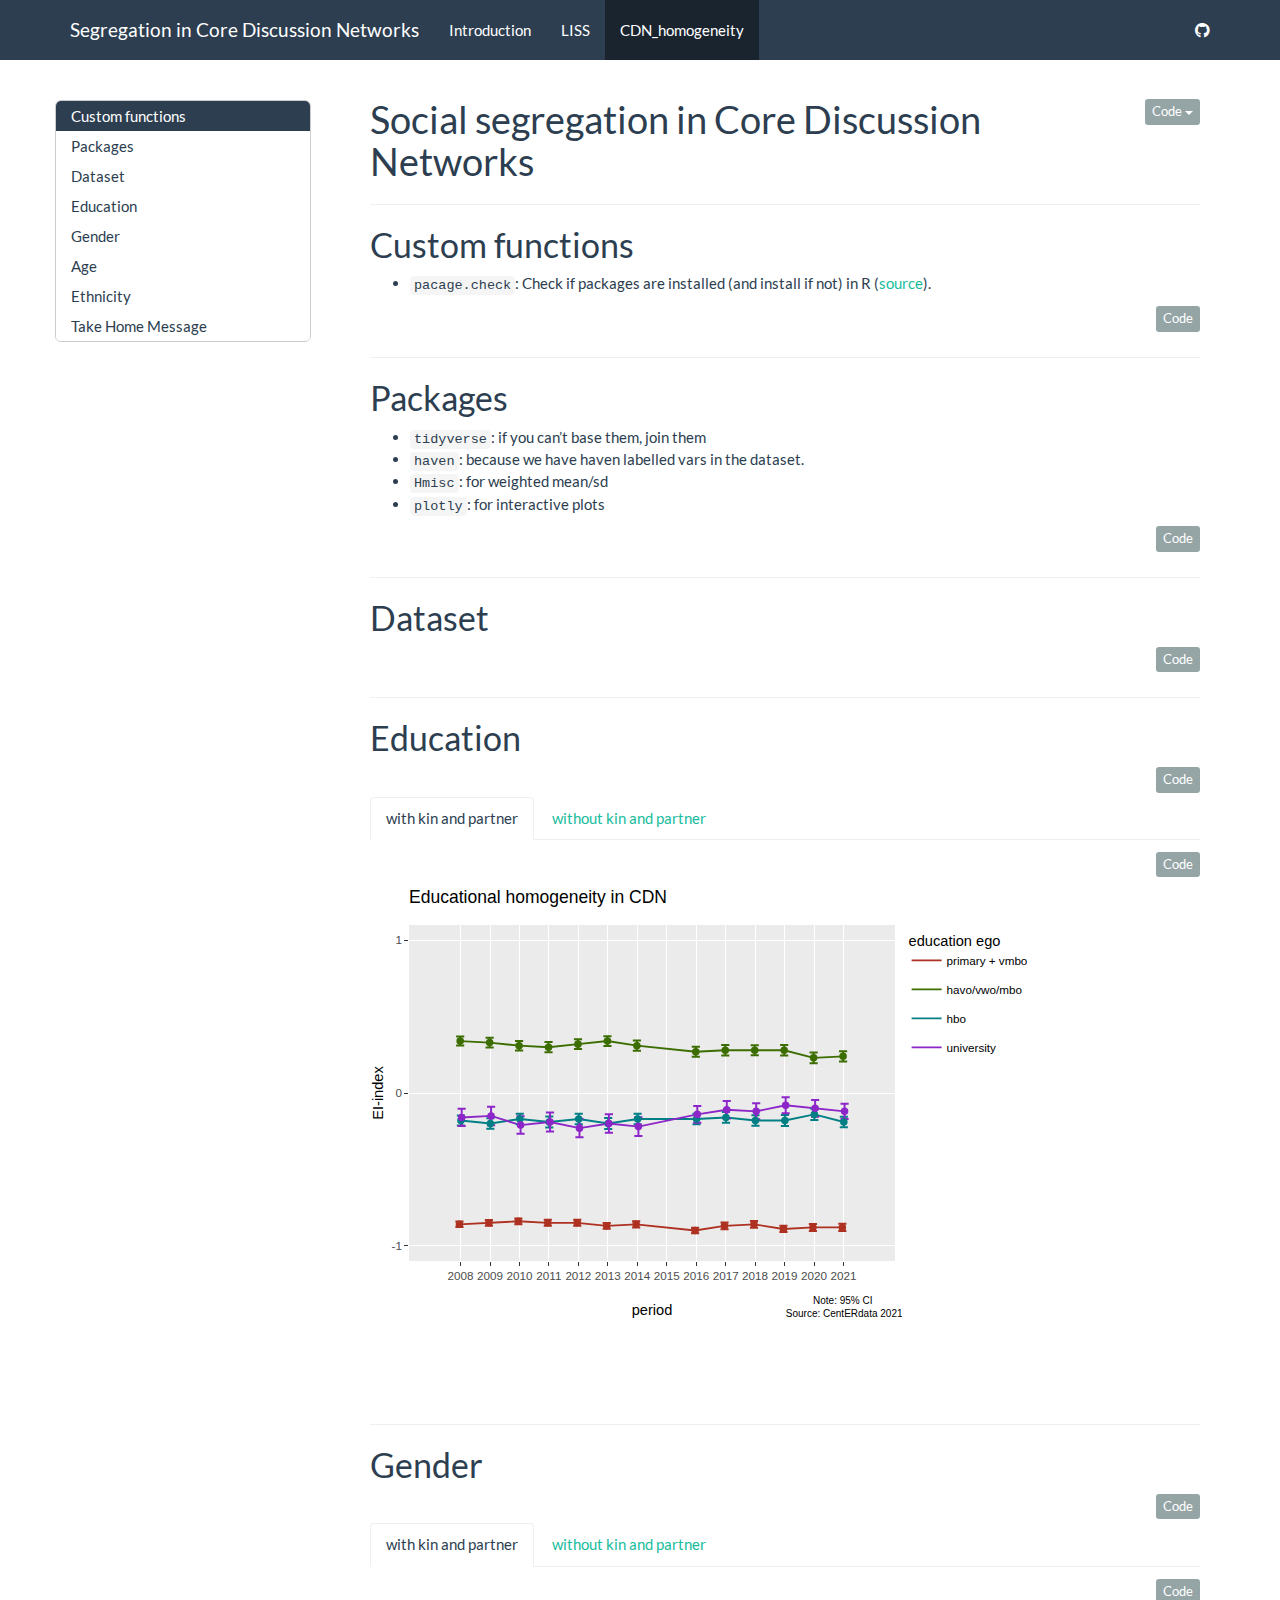
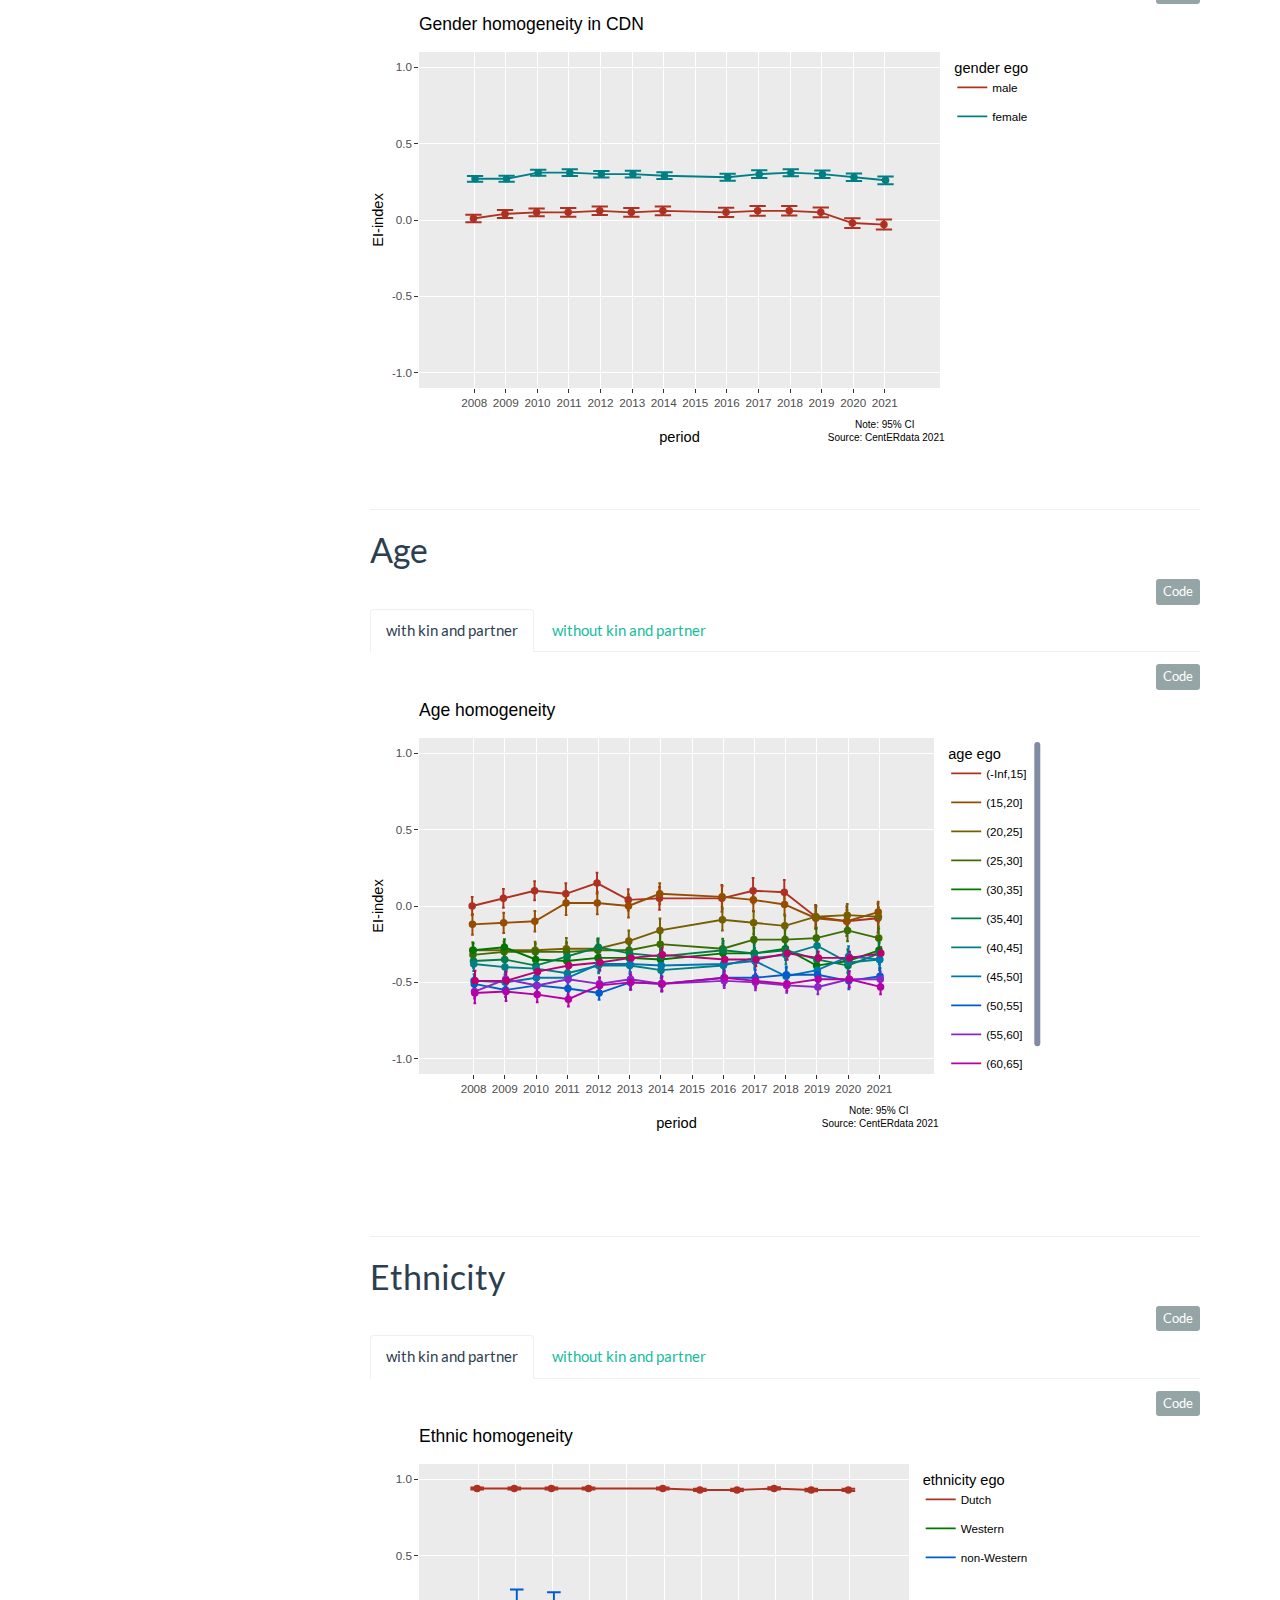
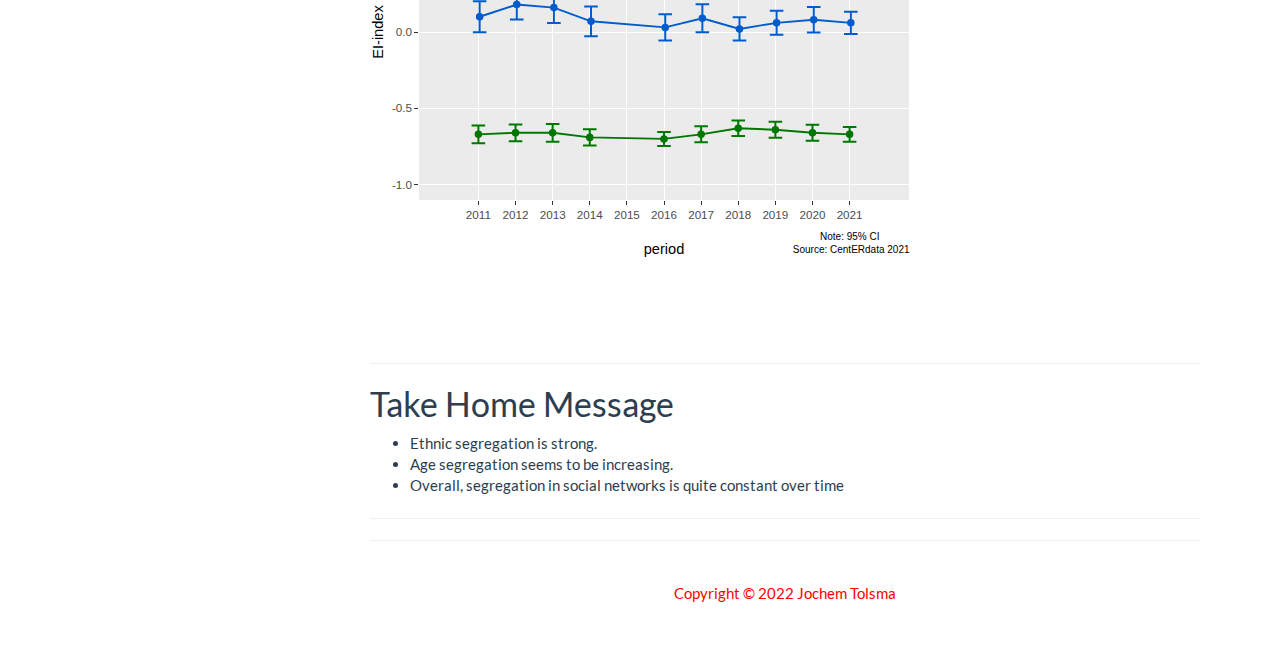
==== docs/CDN_homogeneity.html @ fb5540c1 "update" ====
<!DOCTYPE html>

<html>

<head>

<meta charset="utf-8" />
<meta name="generator" content="pandoc" />
<meta http-equiv="X-UA-Compatible" content="IE=EDGE" />




<title>Social segregation in Core Discussion Networks</title>

<script src="site_libs/header-attrs-2.11/header-attrs.js"></script>
<script src="site_libs/jquery-3.6.0/jquery-3.6.0.min.js"></script>
<meta name="viewport" content="width=device-width, initial-scale=1" />
<link href="site_libs/bootstrap-3.3.5/css/flatly.min.css" rel="stylesheet" />
<script src="site_libs/bootstrap-3.3.5/js/bootstrap.min.js"></script>
<script src="site_libs/bootstrap-3.3.5/shim/html5shiv.min.js"></script>
<script src="site_libs/bootstrap-3.3.5/shim/respond.min.js"></script>
<style>h1 {font-size: 34px;}
       h1.title {font-size: 38px;}
       h2 {font-size: 30px;}
       h3 {font-size: 24px;}
       h4 {font-size: 18px;}
       h5 {font-size: 16px;}
       h6 {font-size: 12px;}
       code {color: inherit; background-color: rgba(0, 0, 0, 0.04);}
       pre:not([class]) { background-color: white }</style>
<script src="site_libs/jqueryui-1.11.4/jquery-ui.min.js"></script>
<link href="site_libs/tocify-1.9.1/jquery.tocify.css" rel="stylesheet" />
<script src="site_libs/tocify-1.9.1/jquery.tocify.js"></script>
<script src="site_libs/navigation-1.1/tabsets.js"></script>
<script src="site_libs/navigation-1.1/codefolding.js"></script>
<script src="site_libs/navigation-1.1/sourceembed.js"></script>
<link href="site_libs/highlightjs-9.12.0/default.css" rel="stylesheet" />
<script src="site_libs/highlightjs-9.12.0/highlight.js"></script>
<script src="site_libs/clipboard-1.7.1/clipboard.min.js"></script>
<link href="site_libs/primer-tooltips-1.4.0/build.css" rel="stylesheet" />
<link href="site_libs/klippy-0.0.0.9500/css/klippy.min.css" rel="stylesheet" />
<script src="site_libs/klippy-0.0.0.9500/js/klippy.min.js"></script>
<script src="site_libs/htmlwidgets-1.5.4/htmlwidgets.js"></script>
<script src="site_libs/plotly-binding-4.10.0/plotly.js"></script>
<script src="site_libs/typedarray-0.1/typedarray.min.js"></script>
<link href="site_libs/crosstalk-1.2.0/css/crosstalk.min.css" rel="stylesheet" />
<script src="site_libs/crosstalk-1.2.0/js/crosstalk.min.js"></script>
<link href="site_libs/plotly-htmlwidgets-css-2.5.1/plotly-htmlwidgets.css" rel="stylesheet" />
<script src="site_libs/plotly-main-2.5.1/plotly-latest.min.js"></script>
<link href="site_libs/font-awesome-5.1.0/css/all.css" rel="stylesheet" />
<link href="site_libs/font-awesome-5.1.0/css/v4-shims.css" rel="stylesheet" />

<style type="text/css">
  code{white-space: pre-wrap;}
  span.smallcaps{font-variant: small-caps;}
  span.underline{text-decoration: underline;}
  div.column{display: inline-block; vertical-align: top; width: 50%;}
  div.hanging-indent{margin-left: 1.5em; text-indent: -1.5em;}
  ul.task-list{list-style: none;}
    </style>

<style type="text/css">code{white-space: pre;}</style>
<script type="text/javascript">
if (window.hljs) {
  hljs.configure({languages: []});
  hljs.initHighlightingOnLoad();
  if (document.readyState && document.readyState === "complete") {
    window.setTimeout(function() { hljs.initHighlighting(); }, 0);
  }
}
</script>



<style type="text/css">
#rmd-source-code {
  display: none;
}
</style>


<link rel="stylesheet" href="tweaks.css" type="text/css" />



<style type = "text/css">
.main-container {
  max-width: 940px;
  margin-left: auto;
  margin-right: auto;
}
img {
  max-width:100%;
}
.tabbed-pane {
  padding-top: 12px;
}
.html-widget {
  margin-bottom: 20px;
}
button.code-folding-btn:focus {
  outline: none;
}
summary {
  display: list-item;
}
pre code {
  padding: 0;
}
</style>


<style type="text/css">
.dropdown-submenu {
  position: relative;
}
.dropdown-submenu>.dropdown-menu {
  top: 0;
  left: 100%;
  margin-top: -6px;
  margin-left: -1px;
  border-radius: 0 6px 6px 6px;
}
.dropdown-submenu:hover>.dropdown-menu {
  display: block;
}
.dropdown-submenu>a:after {
  display: block;
  content: " ";
  float: right;
  width: 0;
  height: 0;
  border-color: transparent;
  border-style: solid;
  border-width: 5px 0 5px 5px;
  border-left-color: #cccccc;
  margin-top: 5px;
  margin-right: -10px;
}
.dropdown-submenu:hover>a:after {
  border-left-color: #adb5bd;
}
.dropdown-submenu.pull-left {
  float: none;
}
.dropdown-submenu.pull-left>.dropdown-menu {
  left: -100%;
  margin-left: 10px;
  border-radius: 6px 0 6px 6px;
}
</style>

<script type="text/javascript">
// manage active state of menu based on current page
$(document).ready(function () {
  // active menu anchor
  href = window.location.pathname
  href = href.substr(href.lastIndexOf('/') + 1)
  if (href === "")
    href = "index.html";
  var menuAnchor = $('a[href="' + href + '"]');

  // mark it active
  menuAnchor.tab('show');

  // if it's got a parent navbar menu mark it active as well
  menuAnchor.closest('li.dropdown').addClass('active');

  // Navbar adjustments
  var navHeight = $(".navbar").first().height() + 15;
  var style = document.createElement('style');
  var pt = "padding-top: " + navHeight + "px; ";
  var mt = "margin-top: -" + navHeight + "px; ";
  var css = "";
  // offset scroll position for anchor links (for fixed navbar)
  for (var i = 1; i <= 6; i++) {
    css += ".section h" + i + "{ " + pt + mt + "}\n";
  }
  style.innerHTML = "body {" + pt + "padding-bottom: 40px; }\n" + css;
  document.head.appendChild(style);
});
</script>

<!-- tabsets -->

<style type="text/css">
.tabset-dropdown > .nav-tabs {
  display: inline-table;
  max-height: 500px;
  min-height: 44px;
  overflow-y: auto;
  border: 1px solid #ddd;
  border-radius: 4px;
}

.tabset-dropdown > .nav-tabs > li.active:before {
  content: "";
  font-family: 'Glyphicons Halflings';
  display: inline-block;
  padding: 10px;
  border-right: 1px solid #ddd;
}

.tabset-dropdown > .nav-tabs.nav-tabs-open > li.active:before {
  content: "&#xe258;";
  border: none;
}

.tabset-dropdown > .nav-tabs.nav-tabs-open:before {
  content: "";
  font-family: 'Glyphicons Halflings';
  display: inline-block;
  padding: 10px;
  border-right: 1px solid #ddd;
}

.tabset-dropdown > .nav-tabs > li.active {
  display: block;
}

.tabset-dropdown > .nav-tabs > li > a,
.tabset-dropdown > .nav-tabs > li > a:focus,
.tabset-dropdown > .nav-tabs > li > a:hover {
  border: none;
  display: inline-block;
  border-radius: 4px;
  background-color: transparent;
}

.tabset-dropdown > .nav-tabs.nav-tabs-open > li {
  display: block;
  float: none;
}

.tabset-dropdown > .nav-tabs > li {
  display: none;
}
</style>

<!-- code folding -->
<style type="text/css">
.code-folding-btn { margin-bottom: 4px; }
</style>



<style type="text/css">

#TOC {
  margin: 25px 0px 20px 0px;
}
@media (max-width: 768px) {
#TOC {
  position: relative;
  width: 100%;
}
}

@media print {
.toc-content {
  /* see https://github.com/w3c/csswg-drafts/issues/4434 */
  float: right;
}
}

.toc-content {
  padding-left: 30px;
  padding-right: 40px;
}

div.main-container {
  max-width: 1200px;
}

div.tocify {
  width: 20%;
  max-width: 260px;
  max-height: 85%;
}

@media (min-width: 768px) and (max-width: 991px) {
  div.tocify {
    width: 25%;
  }
}

@media (max-width: 767px) {
  div.tocify {
    width: 100%;
    max-width: none;
  }
}

.tocify ul, .tocify li {
  line-height: 20px;
}

.tocify-subheader .tocify-item {
  font-size: 0.90em;
}

.tocify .list-group-item {
  border-radius: 0px;
}


</style>



</head>

<body>


<div class="container-fluid main-container">


<!-- setup 3col/9col grid for toc_float and main content  -->
<div class="row">
<div class="col-xs-12 col-sm-4 col-md-3">
<div id="TOC" class="tocify">
</div>
</div>

<div class="toc-content col-xs-12 col-sm-8 col-md-9">




<div class="navbar navbar-default  navbar-fixed-top" role="navigation">
  <div class="container">
    <div class="navbar-header">
      <button type="button" class="navbar-toggle collapsed" data-toggle="collapse" data-target="#navbar">
        <span class="icon-bar"></span>
        <span class="icon-bar"></span>
        <span class="icon-bar"></span>
      </button>
      <a class="navbar-brand" href="index.html">Segregation in Core Discussion Networks</a>
    </div>
    <div id="navbar" class="navbar-collapse collapse">
      <ul class="nav navbar-nav">
        <li>
  <a href="index.html">Introduction</a>
</li>
<li>
  <a href="liss.html">LISS</a>
</li>
<li>
  <a href="CDN_homogeneity.html">CDN_homogeneity</a>
</li>
      </ul>
      <ul class="nav navbar-nav navbar-right">
        <li>
  <a href="https://github.com/JochemTolsma">
    <span class="fab fa-github"></span>
     
  </a>
</li>
      </ul>
    </div><!--/.nav-collapse -->
  </div><!--/.container -->
</div><!--/.navbar -->

<div id="header">

<div class="btn-group pull-right float-right">
<button type="button" class="btn btn-default btn-xs btn-secondary btn-sm dropdown-toggle" data-toggle="dropdown" aria-haspopup="true" aria-expanded="false"><span>Code</span> <span class="caret"></span></button>
<ul class="dropdown-menu dropdown-menu-right" style="min-width: 50px;">
<li><a id="rmd-show-all-code" href="#">Show All Code</a></li>
<li><a id="rmd-hide-all-code" href="#">Hide All Code</a></li>
<li role="separator" class="divider"></li>
<li><a id="rmd-download-source" href="#">Download Rmd</a></li>
</ul>
</div>



<h1 class="title toc-ignore">Social segregation in Core Discussion Networks</h1>

</div>


<style type="text/css">
blockquote {
    padding: 10px 20px;
    margin: 0 0 20px;
    font-size: 14px;
    border-left: 5px solid #eee;
    background-color: rgb(255,255,224,1);
}

.test {
  max-height: 300px;
  overflow-y: auto;
  overflow-x: auto;
  margin: 0px;
}

.test2 {
  max-height: 300px;
  overflow-y: auto;
  overflow-x: auto;
  margin: 0px;
  background-color: white;
  color: rgb(201, 76, 76);
}


h1, .h1, h2, .h2, h3, .h3 {
  margin-top: 24px;
}


</style>
<script>
  addClassKlippyTo("pre.r, pre.markdown");
  addKlippy('right', 'top', 'auto', '1', 'Copy code', 'Copied!');
</script>
<hr />
<div id="custom-functions" class="section level1">
<h1>Custom functions</h1>
<ul>
<li><code>pacage.check</code>: Check if packages are installed (and install if not) in R (<a href="https://vbaliga.github.io/verify-that-r-packages-are-installed-and-loaded/">source</a>).</li>
</ul>
<pre class="r test"><code>fpackage.check &lt;- function(packages) {
    lapply(packages, FUN = function(x) {
        if (!require(x, character.only = TRUE)) {
            install.packages(x, dependencies = TRUE)
            library(x, character.only = TRUE)
        }
    })
}</code></pre>
<hr />
</div>
<div id="packages" class="section level1">
<h1>Packages</h1>
<ul>
<li><code>tidyverse</code>: if you can’t base them, join them<br />
</li>
<li><code>haven</code>: because we have haven labelled vars in the dataset.<br />
</li>
<li><code>Hmisc</code>: for weighted mean/sd<br />
</li>
<li><code>plotly</code>: for interactive plots</li>
</ul>
<pre class="r test"><code>packages = c(&quot;tidyverse&quot;, &quot;haven&quot;, &quot;Hmisc&quot;, &quot;plotly&quot;)

fpackage.check(packages)</code></pre>
<hr />
</div>
<div id="dataset" class="section level1">
<h1>Dataset</h1>
<pre class="r test"><code>load(file = &quot;./data/datajt.rda&quot;)
load(file = &quot;./data/datajt_nk.rda&quot;)</code></pre>
<hr />
</div>
<div id="education" class="section level1 tabset tabset-fade">
<h1 class="tabset tabset-fade">Education</h1>
<pre class="r test"><code>datajt %&gt;% 
  filter(leeftijd&gt;24 &amp; !is.na(opl4)) %&gt;%
  group_by(survey_wave, opl4) %&gt;%
  summarise(N = n(),
            cdn_educ_EIM = mean(educ_EI, na.rm=T),
            sd = sd(educ_EI, na.rm=T),
            cdn_educ_EIM_w = wtd.mean(educ_EI, cdn_size, normwt = FALSE, na.rm = TRUE), #perhaps better to set normwt to TRUE
            sd_w = sqrt(wtd.var(educ_EI, cdn_size, normwt = FALSE, na.rm = TRUE))) %&gt;%
  mutate(
    conf.interval = .95,
    se = sd / sqrt(N) ,
    ci = se * qt(conf.interval/2 + .5, N-1),
    se_w = sd_w / sqrt(N) , #is this correct??
    ci_w = se_w * qt(conf.interval/2 + .5, N-1)) %&gt;%   
  na.omit() -&gt; tgc


datajt_nk %&gt;% 
  filter(leeftijd&gt;24) %&gt;%
  group_by(survey_wave, opl4) %&gt;%
  summarise(N = n(),
            cdn_educ_EIM = mean(educ_EI, na.rm=T),
            sd = sd(educ_EI, na.rm=T)) %&gt;%
  mutate(
    se = sd / sqrt(N) ,
    conf.interval = .95,
    ci = se * qt(conf.interval/2 + .5, N-1)) %&gt;% 
  na.omit() -&gt; tgc_nk


tgc$period &lt;- as.numeric(tgc$survey_wave) + 2007
tgc$homogeneity &lt;- round(tgc$cdn_educ_EIM, 2)
tgc$education &lt;- as.factor(tgc$opl4)
levels(tgc$education) &lt;- c(&quot;primary + vmbo&quot;, &quot;havo/vwo/mbo&quot;, &quot;hbo&quot;, &quot;university&quot;)

tgc_nk$period &lt;- as.numeric(tgc_nk$survey_wave) + 2007
tgc_nk$homogeneity &lt;- round(tgc_nk$cdn_educ_EIM, 2)
tgc_nk$education &lt;- as.factor(tgc_nk$opl4)
levels(tgc_nk$education) &lt;- c(&quot;primary + vmbo&quot;, &quot;havo/vwo/mbo&quot;, &quot;hbo&quot;, &quot;university&quot;)</code></pre>
<div id="with-kin-and-partner" class="section level2">
<h2>with kin and partner</h2>
<pre class="r test"><code>plot &lt;- ggplot(tgc, aes(x=period, y=homogeneity, colour=education)) + 
  geom_line(position=position_dodge(0.1)) +
  geom_errorbar(aes(ymin=homogeneity-ci, ymax=homogeneity+ci), width=.6, position=position_dodge(0.1)) +
  geom_point(position=position_dodge(0.1)) + 
  scale_x_continuous(breaks = 2008:2021, limits = c(2007, 2022), labels = as.character(c(2008:2021))) +
  scale_y_continuous(breaks = -1:1, limits = c(-1,1)) + 
  labs(title = &quot;Educational homogeneity in CDN&quot;, caption = &quot;Note: 95% CI \n Source: CentERdata 2021&quot;, 
       y = &quot;EI-index&quot;, x=&quot;period&quot;) + 
  scale_colour_hue(name=&quot;education ego&quot;,    # Legend label, use darker colors
                   #breaks=c(&quot;1&quot;, &quot;2&quot;, &quot;3&quot;, &quot;4&quot;),
                   #labels=c(&quot;primary + vmbo&quot;, &quot;havo/vwo/mbo&quot;, &quot;hbo&quot;, &quot;university&quot;),
                   l=40)       +              # Use darker colors, lightness=40
  theme(legend.justification=c(1,0),
        legend.position=&quot;right&quot;)  


#plot
#plot
ggplotly(plot) %&gt;%
  layout(margin = list(b=100), annotations = list(x=2021, y = -1.1, showarrow = F, font = list(size=10), text=&quot;\n \n  \n  \n \n \n \n \n Note: 95% CI \n Source: CentERdata 2021&quot;))</code></pre>
<div id="htmlwidget-f4b56f1cbc2e6aad3575" style="width:672px;height:480px;" class="plotly html-widget"></div>
<script type="application/json" data-for="htmlwidget-f4b56f1cbc2e6aad3575">{"x":{"data":[{"x":[2007.9625,2008.9625,2009.9625,2010.9625,2011.9625,2012.9625,2013.9625,2015.9625,2016.9625,2017.9625,2018.9625,2019.9625,2020.9625],"y":[-0.86,-0.85,-0.84,-0.85,-0.85,-0.87,-0.86,-0.9,-0.87,-0.86,-0.89,-0.88,-0.88],"text":["period: 2008<br />homogeneity: -0.86<br />education: primary + vmbo","period: 2009<br />homogeneity: -0.85<br />education: primary + vmbo","period: 2010<br />homogeneity: -0.84<br />education: primary + vmbo","period: 2011<br />homogeneity: -0.85<br />education: primary + vmbo","period: 2012<br />homogeneity: -0.85<br />education: primary + vmbo","period: 2013<br />homogeneity: -0.87<br />education: primary + vmbo","period: 2014<br />homogeneity: -0.86<br />education: primary + vmbo","period: 2016<br />homogeneity: -0.90<br />education: primary + vmbo","period: 2017<br />homogeneity: -0.87<br />education: primary + vmbo","period: 2018<br />homogeneity: -0.86<br />education: primary + vmbo","period: 2019<br />homogeneity: -0.89<br />education: primary + vmbo","period: 2020<br />homogeneity: -0.88<br />education: primary + vmbo","period: 2021<br />homogeneity: -0.88<br />education: primary + vmbo"],"type":"scatter","mode":"lines","line":{"width":1.88976377952756,"color":"rgba(174,49,33,1)","dash":"solid"},"hoveron":"points","name":"primary + vmbo","legendgroup":"primary + vmbo","showlegend":true,"xaxis":"x","yaxis":"y","hoverinfo":"text","frame":null},{"x":[2007.9875,2008.9875,2009.9875,2010.9875,2011.9875,2012.9875,2013.9875,2015.9875,2016.9875,2017.9875,2018.9875,2019.9875,2020.9875],"y":[0.34,0.33,0.31,0.3,0.32,0.34,0.31,0.27,0.28,0.28,0.28,0.23,0.24],"text":["period: 2008<br />homogeneity:  0.34<br />education: havo/vwo/mbo","period: 2009<br />homogeneity:  0.33<br />education: havo/vwo/mbo","period: 2010<br />homogeneity:  0.31<br />education: havo/vwo/mbo","period: 2011<br />homogeneity:  0.30<br />education: havo/vwo/mbo","period: 2012<br />homogeneity:  0.32<br />education: havo/vwo/mbo","period: 2013<br />homogeneity:  0.34<br />education: havo/vwo/mbo","period: 2014<br />homogeneity:  0.31<br />education: havo/vwo/mbo","period: 2016<br />homogeneity:  0.27<br />education: havo/vwo/mbo","period: 2017<br />homogeneity:  0.28<br />education: havo/vwo/mbo","period: 2018<br />homogeneity:  0.28<br />education: havo/vwo/mbo","period: 2019<br />homogeneity:  0.28<br />education: havo/vwo/mbo","period: 2020<br />homogeneity:  0.23<br />education: havo/vwo/mbo","period: 2021<br />homogeneity:  0.24<br />education: havo/vwo/mbo"],"type":"scatter","mode":"lines","line":{"width":1.88976377952756,"color":"rgba(60,109,0,1)","dash":"solid"},"hoveron":"points","name":"havo/vwo/mbo","legendgroup":"havo/vwo/mbo","showlegend":true,"xaxis":"x","yaxis":"y","hoverinfo":"text","frame":null},{"x":[2008.0125,2009.0125,2010.0125,2011.0125,2012.0125,2013.0125,2014.0125,2016.0125,2017.0125,2018.0125,2019.0125,2020.0125,2021.0125],"y":[-0.18,-0.2,-0.17,-0.19,-0.17,-0.2,-0.17,-0.17,-0.16,-0.18,-0.18,-0.14,-0.19],"text":["period: 2008<br />homogeneity: -0.18<br />education: hbo","period: 2009<br />homogeneity: -0.20<br />education: hbo","period: 2010<br />homogeneity: -0.17<br />education: hbo","period: 2011<br />homogeneity: -0.19<br />education: hbo","period: 2012<br />homogeneity: -0.17<br />education: hbo","period: 2013<br />homogeneity: -0.20<br />education: hbo","period: 2014<br />homogeneity: -0.17<br />education: hbo","period: 2016<br />homogeneity: -0.17<br />education: hbo","period: 2017<br />homogeneity: -0.16<br />education: hbo","period: 2018<br />homogeneity: -0.18<br />education: hbo","period: 2019<br />homogeneity: -0.18<br />education: hbo","period: 2020<br />homogeneity: -0.14<br />education: hbo","period: 2021<br />homogeneity: -0.19<br />education: hbo"],"type":"scatter","mode":"lines","line":{"width":1.88976377952756,"color":"rgba(0,127,133,1)","dash":"solid"},"hoveron":"points","name":"hbo","legendgroup":"hbo","showlegend":true,"xaxis":"x","yaxis":"y","hoverinfo":"text","frame":null},{"x":[2008.0375,2009.0375,2010.0375,2011.0375,2012.0375,2013.0375,2014.0375,2016.0375,2017.0375,2018.0375,2019.0375,2020.0375,2021.0375],"y":[-0.16,-0.15,-0.21,-0.19,-0.23,-0.2,-0.22,-0.14,-0.11,-0.12,-0.08,-0.1,-0.12],"text":["period: 2008<br />homogeneity: -0.16<br />education: university","period: 2009<br />homogeneity: -0.15<br />education: university","period: 2010<br />homogeneity: -0.21<br />education: university","period: 2011<br />homogeneity: -0.19<br />education: university","period: 2012<br />homogeneity: -0.23<br />education: university","period: 2013<br />homogeneity: -0.20<br />education: university","period: 2014<br />homogeneity: -0.22<br />education: university","period: 2016<br />homogeneity: -0.14<br />education: university","period: 2017<br />homogeneity: -0.11<br />education: university","period: 2018<br />homogeneity: -0.12<br />education: university","period: 2019<br />homogeneity: -0.08<br />education: university","period: 2020<br />homogeneity: -0.10<br />education: university","period: 2021<br />homogeneity: -0.12<br />education: university"],"type":"scatter","mode":"lines","line":{"width":1.88976377952756,"color":"rgba(141,38,200,1)","dash":"solid"},"hoveron":"points","name":"university","legendgroup":"university","showlegend":true,"xaxis":"x","yaxis":"y","hoverinfo":"text","frame":null},{"x":[2007.9625,2016.9625,2017.9625,2018.9625,2019.9625,2020.9625,2008.9625,2009.9625,2010.9625,2011.9625,2012.9625,2013.9625,2015.9625],"y":[-0.86,-0.87,-0.86,-0.89,-0.88,-0.88,-0.85,-0.84,-0.85,-0.85,-0.87,-0.86,-0.9],"text":["period: 2008<br />homogeneity: -0.86<br />education: primary + vmbo<br />homogeneity - ci: -0.8779066<br />homogeneity + ci: -0.84209341","period: 2017<br />homogeneity: -0.87<br />education: primary + vmbo<br />homogeneity - ci: -0.8915239<br />homogeneity + ci: -0.84847606","period: 2018<br />homogeneity: -0.86<br />education: primary + vmbo<br />homogeneity - ci: -0.8827093<br />homogeneity + ci: -0.83729073","period: 2019<br />homogeneity: -0.89<br />education: primary + vmbo<br />homogeneity - ci: -0.9104549<br />homogeneity + ci: -0.86954505","period: 2020<br />homogeneity: -0.88<br />education: primary + vmbo<br />homogeneity - ci: -0.9028984<br />homogeneity + ci: -0.85710156","period: 2021<br />homogeneity: -0.88<br />education: primary + vmbo<br />homogeneity - ci: -0.9042777<br />homogeneity + ci: -0.85572226","period: 2009<br />homogeneity: -0.85<br />education: primary + vmbo<br />homogeneity - ci: -0.8692115<br />homogeneity + ci: -0.83078852","period: 2010<br />homogeneity: -0.84<br />education: primary + vmbo<br />homogeneity - ci: -0.8589352<br />homogeneity + ci: -0.82106476","period: 2011<br />homogeneity: -0.85<br />education: primary + vmbo<br />homogeneity - ci: -0.8698115<br />homogeneity + ci: -0.83018852","period: 2012<br />homogeneity: -0.85<br />education: primary + vmbo<br />homogeneity - ci: -0.8695941<br />homogeneity + ci: -0.83040588","period: 2013<br />homogeneity: -0.87<br />education: primary + vmbo<br />homogeneity - ci: -0.8889027<br />homogeneity + ci: -0.85109734","period: 2014<br />homogeneity: -0.86<br />education: primary + vmbo<br />homogeneity - ci: -0.8805280<br />homogeneity + ci: -0.83947195","period: 2016<br />homogeneity: -0.90<br />education: primary + vmbo<br />homogeneity - ci: -0.9176054<br />homogeneity + ci: -0.88239455"],"type":"scatter","mode":"lines","opacity":1,"line":{"color":"transparent"},"error_y":{"array":[0.017906589311557,0.0215239407127523,0.0227092730667432,0.0204549497501307,0.0228984384266591,0.0242777352531335,0.0192114833431488,0.0189352435400224,0.0198114786122306,0.0195941161035468,0.0189026626157661,0.0205280485683893,0.0176054499789025],"arrayminus":[0.017906589311557,0.0215239407127523,0.0227092730667432,0.0204549497501307,0.0228984384266591,0.0242777352531335,0.0192114833431488,0.0189352435400224,0.0198114786122306,0.0195941161035468,0.0189026626157661,0.0205280485683893,0.0176054499789025],"type":"data","width":4.07272727272974,"symmetric":false,"color":"rgba(174,49,33,1)"},"name":"primary + vmbo","legendgroup":"primary + vmbo","showlegend":false,"xaxis":"x","yaxis":"y","hoverinfo":"text","frame":null},{"x":[2007.9875,2016.9875,2017.9875,2018.9875,2019.9875,2020.9875,2008.9875,2009.9875,2010.9875,2011.9875,2012.9875,2013.9875,2015.9875],"y":[0.34,0.28,0.28,0.28,0.23,0.24,0.33,0.31,0.3,0.32,0.34,0.31,0.27],"text":["period: 2008<br />homogeneity:  0.34<br />education: havo/vwo/mbo<br />homogeneity - ci:  0.3103099<br />homogeneity + ci:  0.36969012","period: 2017<br />homogeneity:  0.28<br />education: havo/vwo/mbo<br />homogeneity - ci:  0.2459707<br />homogeneity + ci:  0.31402932","period: 2018<br />homogeneity:  0.28<br />education: havo/vwo/mbo<br />homogeneity - ci:  0.2479637<br />homogeneity + ci:  0.31203634","period: 2019<br />homogeneity:  0.28<br />education: havo/vwo/mbo<br />homogeneity - ci:  0.2463465<br />homogeneity + ci:  0.31365346","period: 2020<br />homogeneity:  0.23<br />education: havo/vwo/mbo<br />homogeneity - ci:  0.1943732<br />homogeneity + ci:  0.26562680","period: 2021<br />homogeneity:  0.24<br />education: havo/vwo/mbo<br />homogeneity - ci:  0.2059094<br />homogeneity + ci:  0.27409062","period: 2009<br />homogeneity:  0.33<br />education: havo/vwo/mbo<br />homogeneity - ci:  0.2985152<br />homogeneity + ci:  0.36148476","period: 2010<br />homogeneity:  0.31<br />education: havo/vwo/mbo<br />homogeneity - ci:  0.2788876<br />homogeneity + ci:  0.34111245","period: 2011<br />homogeneity:  0.30<br />education: havo/vwo/mbo<br />homogeneity - ci:  0.2666449<br />homogeneity + ci:  0.33335506","period: 2012<br />homogeneity:  0.32<br />education: havo/vwo/mbo<br />homogeneity - ci:  0.2883124<br />homogeneity + ci:  0.35168755","period: 2013<br />homogeneity:  0.34<br />education: havo/vwo/mbo<br />homogeneity - ci:  0.3082014<br />homogeneity + ci:  0.37179862","period: 2014<br />homogeneity:  0.31<br />education: havo/vwo/mbo<br />homogeneity - ci:  0.2770061<br />homogeneity + ci:  0.34299386","period: 2016<br />homogeneity:  0.27<br />education: havo/vwo/mbo<br />homogeneity - ci:  0.2379033<br />homogeneity + ci:  0.30209667"],"type":"scatter","mode":"lines","opacity":1,"line":{"color":"transparent"},"error_y":{"array":[0.0296901216046893,0.0340293200025473,0.0320363385490766,0.0336534580440119,0.0356268012830548,0.0340906232498728,0.0314847569188341,0.0311124478215219,0.0333550555792883,0.0316875525316741,0.0317986210295388,0.0329938642269494,0.0320966671924822],"arrayminus":[0.0296901216046893,0.0340293200025473,0.0320363385490766,0.0336534580440119,0.0356268012830548,0.0340906232498729,0.0314847569188341,0.0311124478215219,0.0333550555792883,0.0316875525316741,0.0317986210295388,0.0329938642269494,0.0320966671924822],"type":"data","width":4.07272727272974,"symmetric":false,"color":"rgba(60,109,0,1)"},"name":"havo/vwo/mbo","legendgroup":"havo/vwo/mbo","showlegend":false,"xaxis":"x","yaxis":"y","hoverinfo":"text","frame":null},{"x":[2008.0125,2017.0125,2018.0125,2019.0125,2020.0125,2021.0125,2009.0125,2010.0125,2011.0125,2012.0125,2013.0125,2014.0125,2016.0125],"y":[-0.18,-0.16,-0.18,-0.18,-0.14,-0.19,-0.2,-0.17,-0.19,-0.17,-0.2,-0.17,-0.17],"text":["period: 2008<br />homogeneity: -0.18<br />education: hbo<br />homogeneity - ci: -0.2121428<br />homogeneity + ci: -0.14785723","period: 2017<br />homogeneity: -0.16<br />education: hbo<br />homogeneity - ci: -0.1955979<br />homogeneity + ci: -0.12440208","period: 2018<br />homogeneity: -0.18<br />education: hbo<br />homogeneity - ci: -0.2140680<br />homogeneity + ci: -0.14593203","period: 2019<br />homogeneity: -0.18<br />education: hbo<br />homogeneity - ci: -0.2154732<br />homogeneity + ci: -0.14452683","period: 2020<br />homogeneity: -0.14<br />education: hbo<br />homogeneity - ci: -0.1762873<br />homogeneity + ci: -0.10371274","period: 2021<br />homogeneity: -0.19<br />education: hbo<br />homogeneity - ci: -0.2242380<br />homogeneity + ci: -0.15576203","period: 2009<br />homogeneity: -0.20<br />education: hbo<br />homogeneity - ci: -0.2347464<br />homogeneity + ci: -0.16525357","period: 2010<br />homogeneity: -0.17<br />education: hbo<br />homogeneity - ci: -0.2048159<br />homogeneity + ci: -0.13518411","period: 2011<br />homogeneity: -0.19<br />education: hbo<br />homogeneity - ci: -0.2257095<br />homogeneity + ci: -0.15429046","period: 2012<br />homogeneity: -0.17<br />education: hbo<br />homogeneity - ci: -0.2046207<br />homogeneity + ci: -0.13537925","period: 2013<br />homogeneity: -0.20<br />education: hbo<br />homogeneity - ci: -0.2355099<br />homogeneity + ci: -0.16449013","period: 2014<br />homogeneity: -0.17<br />education: hbo<br />homogeneity - ci: -0.2048872<br />homogeneity + ci: -0.13511276","period: 2016<br />homogeneity: -0.17<br />education: hbo<br />homogeneity - ci: -0.2048862<br />homogeneity + ci: -0.13511384"],"type":"scatter","mode":"lines","opacity":1,"line":{"color":"transparent"},"error_y":{"array":[0.0321427656148381,0.0355979174426047,0.0340679659669691,0.0354731690362909,0.0362872638632303,0.0342379662403023,0.0347464330109767,0.0348158850961169,0.0357095357336278,0.0346207460279678,0.0355098735017136,0.0348872408905847,0.034886156654986],"arrayminus":[0.0321427656148381,0.0355979174426047,0.0340679659669691,0.0354731690362909,0.0362872638632303,0.0342379662403023,0.0347464330109767,0.0348158850961169,0.0357095357336278,0.0346207460279678,0.0355098735017136,0.0348872408905847,0.034886156654986],"type":"data","width":4.07272727272974,"symmetric":false,"color":"rgba(0,127,133,1)"},"name":"hbo","legendgroup":"hbo","showlegend":false,"xaxis":"x","yaxis":"y","hoverinfo":"text","frame":null},{"x":[2008.0375,2017.0375,2018.0375,2019.0375,2020.0375,2021.0375,2009.0375,2010.0375,2011.0375,2012.0375,2013.0375,2014.0375,2016.0375],"y":[-0.16,-0.11,-0.12,-0.08,-0.1,-0.12,-0.15,-0.21,-0.19,-0.23,-0.2,-0.22,-0.14],"text":["period: 2008<br />homogeneity: -0.16<br />education: university<br />homogeneity - ci: -0.2166610<br />homogeneity + ci: -0.10333896","period: 2017<br />homogeneity: -0.11<br />education: university<br />homogeneity - ci: -0.1674069<br />homogeneity + ci: -0.05259308","period: 2018<br />homogeneity: -0.12<br />education: university<br />homogeneity - ci: -0.1724027<br />homogeneity + ci: -0.06759728","period: 2019<br />homogeneity: -0.08<br />education: university<br />homogeneity - ci: -0.1323820<br />homogeneity + ci: -0.02761803","period: 2020<br />homogeneity: -0.10<br />education: university<br />homogeneity - ci: -0.1547993<br />homogeneity + ci: -0.04520070","period: 2021<br />homogeneity: -0.12<br />education: university<br />homogeneity - ci: -0.1694471<br />homogeneity + ci: -0.07055289","period: 2009<br />homogeneity: -0.15<br />education: university<br />homogeneity - ci: -0.2103847<br />homogeneity + ci: -0.08961527","period: 2010<br />homogeneity: -0.21<br />education: university<br />homogeneity - ci: -0.2675124<br />homogeneity + ci: -0.15248764","period: 2011<br />homogeneity: -0.19<br />education: university<br />homogeneity - ci: -0.2520180<br />homogeneity + ci: -0.12798197","period: 2012<br />homogeneity: -0.23<br />education: university<br />homogeneity - ci: -0.2897306<br />homogeneity + ci: -0.17026941","period: 2013<br />homogeneity: -0.20<br />education: university<br />homogeneity - ci: -0.2606716<br />homogeneity + ci: -0.13932837","period: 2014<br />homogeneity: -0.22<br />education: university<br />homogeneity - ci: -0.2819689<br />homogeneity + ci: -0.15803114","period: 2016<br />homogeneity: -0.14<br />education: university<br />homogeneity - ci: -0.1950190<br />homogeneity + ci: -0.08498095"],"type":"scatter","mode":"lines","opacity":1,"line":{"color":"transparent"},"error_y":{"array":[0.0566610368466695,0.0574069230431542,0.0524027216026211,0.0523819678433307,0.0547992974739604,0.049447108616694,0.0603847252654999,0.0575123570115273,0.0620180296927258,0.0597305853257338,0.0606716263976988,0.0619688561371164,0.0550190496503569],"arrayminus":[0.0566610368466695,0.0574069230431542,0.0524027216026211,0.0523819678433307,0.0547992974739605,0.049447108616694,0.0603847252654999,0.0575123570115273,0.0620180296927258,0.0597305853257338,0.0606716263976988,0.0619688561371164,0.0550190496503569],"type":"data","width":4.07272727272974,"symmetric":false,"color":"rgba(141,38,200,1)"},"name":"university","legendgroup":"university","showlegend":false,"xaxis":"x","yaxis":"y","hoverinfo":"text","frame":null},{"x":[2007.9625,2016.9625,2017.9625,2018.9625,2019.9625,2020.9625,2008.9625,2009.9625,2010.9625,2011.9625,2012.9625,2013.9625,2015.9625],"y":[-0.86,-0.87,-0.86,-0.89,-0.88,-0.88,-0.85,-0.84,-0.85,-0.85,-0.87,-0.86,-0.9],"text":["period: 2008<br />homogeneity: -0.86<br />education: primary + vmbo","period: 2017<br />homogeneity: -0.87<br />education: primary + vmbo","period: 2018<br />homogeneity: -0.86<br />education: primary + vmbo","period: 2019<br />homogeneity: -0.89<br />education: primary + vmbo","period: 2020<br />homogeneity: -0.88<br />education: primary + vmbo","period: 2021<br />homogeneity: -0.88<br />education: primary + vmbo","period: 2009<br />homogeneity: -0.85<br />education: primary + vmbo","period: 2010<br />homogeneity: -0.84<br />education: primary + vmbo","period: 2011<br />homogeneity: -0.85<br />education: primary + vmbo","period: 2012<br />homogeneity: -0.85<br />education: primary + vmbo","period: 2013<br />homogeneity: -0.87<br />education: primary + vmbo","period: 2014<br />homogeneity: -0.86<br />education: primary + vmbo","period: 2016<br />homogeneity: -0.90<br />education: primary + vmbo"],"type":"scatter","mode":"markers","marker":{"autocolorscale":false,"color":"rgba(174,49,33,1)","opacity":1,"size":5.66929133858268,"symbol":"circle","line":{"width":1.88976377952756,"color":"rgba(174,49,33,1)"}},"hoveron":"points","name":"primary + vmbo","legendgroup":"primary + vmbo","showlegend":false,"xaxis":"x","yaxis":"y","hoverinfo":"text","frame":null},{"x":[2007.9875,2016.9875,2017.9875,2018.9875,2019.9875,2020.9875,2008.9875,2009.9875,2010.9875,2011.9875,2012.9875,2013.9875,2015.9875],"y":[0.34,0.28,0.28,0.28,0.23,0.24,0.33,0.31,0.3,0.32,0.34,0.31,0.27],"text":["period: 2008<br />homogeneity:  0.34<br />education: havo/vwo/mbo","period: 2017<br />homogeneity:  0.28<br />education: havo/vwo/mbo","period: 2018<br />homogeneity:  0.28<br />education: havo/vwo/mbo","period: 2019<br />homogeneity:  0.28<br />education: havo/vwo/mbo","period: 2020<br />homogeneity:  0.23<br />education: havo/vwo/mbo","period: 2021<br />homogeneity:  0.24<br />education: havo/vwo/mbo","period: 2009<br />homogeneity:  0.33<br />education: havo/vwo/mbo","period: 2010<br />homogeneity:  0.31<br />education: havo/vwo/mbo","period: 2011<br />homogeneity:  0.30<br />education: havo/vwo/mbo","period: 2012<br />homogeneity:  0.32<br />education: havo/vwo/mbo","period: 2013<br />homogeneity:  0.34<br />education: havo/vwo/mbo","period: 2014<br />homogeneity:  0.31<br />education: havo/vwo/mbo","period: 2016<br />homogeneity:  0.27<br />education: havo/vwo/mbo"],"type":"scatter","mode":"markers","marker":{"autocolorscale":false,"color":"rgba(60,109,0,1)","opacity":1,"size":5.66929133858268,"symbol":"circle","line":{"width":1.88976377952756,"color":"rgba(60,109,0,1)"}},"hoveron":"points","name":"havo/vwo/mbo","legendgroup":"havo/vwo/mbo","showlegend":false,"xaxis":"x","yaxis":"y","hoverinfo":"text","frame":null},{"x":[2008.0125,2017.0125,2018.0125,2019.0125,2020.0125,2021.0125,2009.0125,2010.0125,2011.0125,2012.0125,2013.0125,2014.0125,2016.0125],"y":[-0.18,-0.16,-0.18,-0.18,-0.14,-0.19,-0.2,-0.17,-0.19,-0.17,-0.2,-0.17,-0.17],"text":["period: 2008<br />homogeneity: -0.18<br />education: hbo","period: 2017<br />homogeneity: -0.16<br />education: hbo","period: 2018<br />homogeneity: -0.18<br />education: hbo","period: 2019<br />homogeneity: -0.18<br />education: hbo","period: 2020<br />homogeneity: -0.14<br />education: hbo","period: 2021<br />homogeneity: -0.19<br />education: hbo","period: 2009<br />homogeneity: -0.20<br />education: hbo","period: 2010<br />homogeneity: -0.17<br />education: hbo","period: 2011<br />homogeneity: -0.19<br />education: hbo","period: 2012<br />homogeneity: -0.17<br />education: hbo","period: 2013<br />homogeneity: -0.20<br />education: hbo","period: 2014<br />homogeneity: -0.17<br />education: hbo","period: 2016<br />homogeneity: -0.17<br />education: hbo"],"type":"scatter","mode":"markers","marker":{"autocolorscale":false,"color":"rgba(0,127,133,1)","opacity":1,"size":5.66929133858268,"symbol":"circle","line":{"width":1.88976377952756,"color":"rgba(0,127,133,1)"}},"hoveron":"points","name":"hbo","legendgroup":"hbo","showlegend":false,"xaxis":"x","yaxis":"y","hoverinfo":"text","frame":null},{"x":[2008.0375,2017.0375,2018.0375,2019.0375,2020.0375,2021.0375,2009.0375,2010.0375,2011.0375,2012.0375,2013.0375,2014.0375,2016.0375],"y":[-0.16,-0.11,-0.12,-0.08,-0.1,-0.12,-0.15,-0.21,-0.19,-0.23,-0.2,-0.22,-0.14],"text":["period: 2008<br />homogeneity: -0.16<br />education: university","period: 2017<br />homogeneity: -0.11<br />education: university","period: 2018<br />homogeneity: -0.12<br />education: university","period: 2019<br />homogeneity: -0.08<br />education: university","period: 2020<br />homogeneity: -0.10<br />education: university","period: 2021<br />homogeneity: -0.12<br />education: university","period: 2009<br />homogeneity: -0.15<br />education: university","period: 2010<br />homogeneity: -0.21<br />education: university","period: 2011<br />homogeneity: -0.19<br />education: university","period: 2012<br />homogeneity: -0.23<br />education: university","period: 2013<br />homogeneity: -0.20<br />education: university","period: 2014<br />homogeneity: -0.22<br />education: university","period: 2016<br />homogeneity: -0.14<br />education: university"],"type":"scatter","mode":"markers","marker":{"autocolorscale":false,"color":"rgba(141,38,200,1)","opacity":1,"size":5.66929133858268,"symbol":"circle","line":{"width":1.88976377952756,"color":"rgba(141,38,200,1)"}},"hoveron":"points","name":"university","legendgroup":"university","showlegend":false,"xaxis":"x","yaxis":"y","hoverinfo":"text","frame":null}],"layout":{"margin":{"t":43.7625570776256,"r":7.30593607305936,"b":100,"l":37.2602739726027},"plot_bgcolor":"rgba(235,235,235,1)","paper_bgcolor":"rgba(255,255,255,1)","font":{"color":"rgba(0,0,0,1)","family":"","size":14.6118721461187},"title":{"text":"Educational homogeneity in CDN","font":{"color":"rgba(0,0,0,1)","family":"","size":17.5342465753425},"x":0,"xref":"paper"},"xaxis":{"domain":[0,1],"automargin":true,"type":"linear","autorange":false,"range":[2006.25,2022.75],"tickmode":"array","ticktext":["2008","2009","2010","2011","2012","2013","2014","2015","2016","2017","2018","2019","2020","2021"],"tickvals":[2008,2009,2010,2011,2012,2013,2014,2015,2016,2017,2018,2019,2020,2021],"categoryorder":"array","categoryarray":["2008","2009","2010","2011","2012","2013","2014","2015","2016","2017","2018","2019","2020","2021"],"nticks":null,"ticks":"outside","tickcolor":"rgba(51,51,51,1)","ticklen":3.65296803652968,"tickwidth":0.66417600664176,"showticklabels":true,"tickfont":{"color":"rgba(77,77,77,1)","family":"","size":11.689497716895},"tickangle":-0,"showline":false,"linecolor":null,"linewidth":0,"showgrid":true,"gridcolor":"rgba(255,255,255,1)","gridwidth":0.66417600664176,"zeroline":false,"anchor":"y","title":{"text":"period","font":{"color":"rgba(0,0,0,1)","family":"","size":14.6118721461187}},"hoverformat":".2f"},"yaxis":{"domain":[0,1],"automargin":true,"type":"linear","autorange":false,"range":[-1.1,1.1],"tickmode":"array","ticktext":["-1","0","1"],"tickvals":[-1,0,1],"categoryorder":"array","categoryarray":["-1","0","1"],"nticks":null,"ticks":"outside","tickcolor":"rgba(51,51,51,1)","ticklen":3.65296803652968,"tickwidth":0.66417600664176,"showticklabels":true,"tickfont":{"color":"rgba(77,77,77,1)","family":"","size":11.689497716895},"tickangle":-0,"showline":false,"linecolor":null,"linewidth":0,"showgrid":true,"gridcolor":"rgba(255,255,255,1)","gridwidth":0.66417600664176,"zeroline":false,"anchor":"x","title":{"text":"EI-index","font":{"color":"rgba(0,0,0,1)","family":"","size":14.6118721461187}},"hoverformat":".2f"},"shapes":[{"type":"rect","fillcolor":null,"line":{"color":null,"width":0,"linetype":[]},"yref":"paper","xref":"paper","x0":0,"x1":1,"y0":0,"y1":1}],"showlegend":true,"legend":{"bgcolor":"rgba(255,255,255,1)","bordercolor":"transparent","borderwidth":1.88976377952756,"font":{"color":"rgba(0,0,0,1)","family":"","size":11.689497716895},"title":{"text":"education ego","font":{"color":"rgba(0,0,0,1)","family":"","size":14.6118721461187}}},"hovermode":"closest","barmode":"relative","annotations":[{"x":2021,"y":-1.1,"showarrow":false,"font":{"size":10},"text":"<br /> <br />  <br />  <br /> <br /> <br /> <br /> <br /> Note: 95% CI <br /> Source: CentERdata 2021"}]},"config":{"doubleClick":"reset","modeBarButtonsToAdd":["hoverclosest","hovercompare"],"showSendToCloud":false},"source":"A","attrs":{"32402c787d78":{"x":{},"y":{},"colour":{},"type":"scatter"},"32402d343a50":{"x":{},"y":{},"colour":{},"ymin":{},"ymax":{}},"32407f677872":{"x":{},"y":{},"colour":{}}},"cur_data":"32402c787d78","visdat":{"32402c787d78":["function (y) ","x"],"32402d343a50":["function (y) ","x"],"32407f677872":["function (y) ","x"]},"highlight":{"on":"plotly_click","persistent":false,"dynamic":false,"selectize":false,"opacityDim":0.2,"selected":{"opacity":1},"debounce":0},"shinyEvents":["plotly_hover","plotly_click","plotly_selected","plotly_relayout","plotly_brushed","plotly_brushing","plotly_clickannotation","plotly_doubleclick","plotly_deselect","plotly_afterplot","plotly_sunburstclick"],"base_url":"https://plot.ly"},"evals":[],"jsHooks":[]}</script>
<p><br></p>
<hr />
</div>
<div id="without-kin-and-partner" class="section level2">
<h2>without kin and partner</h2>
<pre class="r test"><code>tgc_nk$period &lt;- as.numeric(tgc_nk$survey_wave) + 2007
tgc_nk$homogeneity &lt;- round(tgc_nk$cdn_educ_EIM, 2)
tgc_nk$education &lt;- as.factor(tgc_nk$opl4)
levels(tgc_nk$education) &lt;- c(&quot;primary + vmbo&quot;, &quot;havo/vwo/mbo&quot;, &quot;hbo&quot;, &quot;university&quot;)


plot &lt;- ggplot(tgc_nk, aes(x=period, y=homogeneity, colour=education)) + 
  geom_line(position=position_dodge(0.1)) +
  geom_errorbar(aes(ymin=homogeneity-ci, ymax=homogeneity+ci), width=.6, position=position_dodge(0.1)) +
  geom_point(position=position_dodge(0.1)) + 
  scale_x_continuous(breaks = 2008:2021, limits = c(2007, 2022), labels = as.character(c(2008:2021))) +
  scale_y_continuous(breaks = -1:1, limits = c(-1,1)) + 
  labs(title = &quot;Educational homogeneity in CDN&quot;, caption = &quot;Note: 95% CI \n Source: CentERdata 2021&quot;, 
       y = &quot;EI-index&quot;, x=&quot;period&quot;) + 
  scale_colour_hue(name=&quot;education ego&quot;,    # Legend label, use darker colors
                   #breaks=c(&quot;1&quot;, &quot;2&quot;, &quot;3&quot;, &quot;4&quot;),
                   #labels=c(&quot;primary + vmbo&quot;, &quot;havo/vwo/mbo&quot;, &quot;hbo&quot;, &quot;university&quot;),
                   l=40)       +              # Use darker colors, lightness=40
  theme(legend.justification=c(1,0),
        legend.position=&quot;right&quot;)  


#plot
#plot
ggplotly(plot) %&gt;%
  layout(margin = list(b=100), annotations = list(x=2021, y = -1.1, showarrow = F, font = list(size=10), text=&quot;\n \n  \n  \n \n \n \n \n Note: 95% CI \n Source: CentERdata 2021&quot;))</code></pre>
<div id="htmlwidget-18798bece1398520f77a" style="width:672px;height:480px;" class="plotly html-widget"></div>
<script type="application/json" data-for="htmlwidget-18798bece1398520f77a">{"x":{"data":[{"x":[2007.9625,2008.9625,2009.9625,2010.9625,2011.9625,2012.9625,2013.9625,2015.9625,2016.9625,2017.9625,2018.9625,2019.9625,2020.9625],"y":[-0.9,-0.91,-0.85,-0.86,-0.87,-0.9,-0.89,-0.92,-0.87,-0.89,-0.9,-0.86,-0.9],"text":["period: 2008<br />homogeneity: -0.90<br />education: primary + vmbo","period: 2009<br />homogeneity: -0.91<br />education: primary + vmbo","period: 2010<br />homogeneity: -0.85<br />education: primary + vmbo","period: 2011<br />homogeneity: -0.86<br />education: primary + vmbo","period: 2012<br />homogeneity: -0.87<br />education: primary + vmbo","period: 2013<br />homogeneity: -0.90<br />education: primary + vmbo","period: 2014<br />homogeneity: -0.89<br />education: primary + vmbo","period: 2016<br />homogeneity: -0.92<br />education: primary + vmbo","period: 2017<br />homogeneity: -0.87<br />education: primary + vmbo","period: 2018<br />homogeneity: -0.89<br />education: primary + vmbo","period: 2019<br />homogeneity: -0.90<br />education: primary + vmbo","period: 2020<br />homogeneity: -0.86<br />education: primary + vmbo","period: 2021<br />homogeneity: -0.90<br />education: primary + vmbo"],"type":"scatter","mode":"lines","line":{"width":1.88976377952756,"color":"rgba(174,49,33,1)","dash":"solid"},"hoveron":"points","name":"primary + vmbo","legendgroup":"primary + vmbo","showlegend":true,"xaxis":"x","yaxis":"y","hoverinfo":"text","frame":null},{"x":[2007.9875,2008.9875,2009.9875,2010.9875,2011.9875,2012.9875,2013.9875,2015.9875,2016.9875,2017.9875,2018.9875,2019.9875,2020.9875],"y":[0.35,0.35,0.35,0.33,0.38,0.36,0.34,0.29,0.28,0.28,0.3,0.23,0.32],"text":["period: 2008<br />homogeneity:  0.35<br />education: havo/vwo/mbo","period: 2009<br />homogeneity:  0.35<br />education: havo/vwo/mbo","period: 2010<br />homogeneity:  0.35<br />education: havo/vwo/mbo","period: 2011<br />homogeneity:  0.33<br />education: havo/vwo/mbo","period: 2012<br />homogeneity:  0.38<br />education: havo/vwo/mbo","period: 2013<br />homogeneity:  0.36<br />education: havo/vwo/mbo","period: 2014<br />homogeneity:  0.34<br />education: havo/vwo/mbo","period: 2016<br />homogeneity:  0.29<br />education: havo/vwo/mbo","period: 2017<br />homogeneity:  0.28<br />education: havo/vwo/mbo","period: 2018<br />homogeneity:  0.28<br />education: havo/vwo/mbo","period: 2019<br />homogeneity:  0.30<br />education: havo/vwo/mbo","period: 2020<br />homogeneity:  0.23<br />education: havo/vwo/mbo","period: 2021<br />homogeneity:  0.32<br />education: havo/vwo/mbo"],"type":"scatter","mode":"lines","line":{"width":1.88976377952756,"color":"rgba(60,109,0,1)","dash":"solid"},"hoveron":"points","name":"havo/vwo/mbo","legendgroup":"havo/vwo/mbo","showlegend":true,"xaxis":"x","yaxis":"y","hoverinfo":"text","frame":null},{"x":[2008.0125,2009.0125,2010.0125,2011.0125,2012.0125,2013.0125,2014.0125,2016.0125,2017.0125,2018.0125,2019.0125,2020.0125,2021.0125],"y":[-0.03,-0.09,-0.04,-0.07,-0.01,-0.08,-0.05,-0.05,-0.05,-0.1,-0.08,-0.02,-0.08],"text":["period: 2008<br />homogeneity: -0.03<br />education: hbo","period: 2009<br />homogeneity: -0.09<br />education: hbo","period: 2010<br />homogeneity: -0.04<br />education: hbo","period: 2011<br />homogeneity: -0.07<br />education: hbo","period: 2012<br />homogeneity: -0.01<br />education: hbo","period: 2013<br />homogeneity: -0.08<br />education: hbo","period: 2014<br />homogeneity: -0.05<br />education: hbo","period: 2016<br />homogeneity: -0.05<br />education: hbo","period: 2017<br />homogeneity: -0.05<br />education: hbo","period: 2018<br />homogeneity: -0.10<br />education: hbo","period: 2019<br />homogeneity: -0.08<br />education: hbo","period: 2020<br />homogeneity: -0.02<br />education: hbo","period: 2021<br />homogeneity: -0.08<br />education: hbo"],"type":"scatter","mode":"lines","line":{"width":1.88976377952756,"color":"rgba(0,127,133,1)","dash":"solid"},"hoveron":"points","name":"hbo","legendgroup":"hbo","showlegend":true,"xaxis":"x","yaxis":"y","hoverinfo":"text","frame":null},{"x":[2008.0375,2009.0375,2010.0375,2011.0375,2012.0375,2013.0375,2014.0375,2016.0375,2017.0375,2018.0375,2019.0375,2020.0375,2021.0375],"y":[0.07,0.06,-0.09,-0.02,-0.07,-0.13,-0.13,-0.01,0,0,0.04,0.01,-0.01],"text":["period: 2008<br />homogeneity:  0.07<br />education: university","period: 2009<br />homogeneity:  0.06<br />education: university","period: 2010<br />homogeneity: -0.09<br />education: university","period: 2011<br />homogeneity: -0.02<br />education: university","period: 2012<br />homogeneity: -0.07<br />education: university","period: 2013<br />homogeneity: -0.13<br />education: university","period: 2014<br />homogeneity: -0.13<br />education: university","period: 2016<br />homogeneity: -0.01<br />education: university","period: 2017<br />homogeneity:  0.00<br />education: university","period: 2018<br />homogeneity:  0.00<br />education: university","period: 2019<br />homogeneity:  0.04<br />education: university","period: 2020<br />homogeneity:  0.01<br />education: university","period: 2021<br />homogeneity: -0.01<br />education: university"],"type":"scatter","mode":"lines","line":{"width":1.88976377952756,"color":"rgba(141,38,200,1)","dash":"solid"},"hoveron":"points","name":"university","legendgroup":"university","showlegend":true,"xaxis":"x","yaxis":"y","hoverinfo":"text","frame":null},{"x":[2007.9625,2016.9625,2017.9625,2018.9625,2019.9625,2020.9625,2008.9625,2009.9625,2010.9625,2011.9625,2012.9625,2013.9625,2015.9625],"y":[-0.9,-0.87,-0.89,-0.9,-0.86,-0.9,-0.91,-0.85,-0.86,-0.87,-0.9,-0.89,-0.92],"text":["period: 2008<br />homogeneity: -0.90<br />education: primary + vmbo<br />homogeneity - ci: -0.917601446<br />homogeneity + ci: -0.882398554","period: 2017<br />homogeneity: -0.87<br />education: primary + vmbo<br />homogeneity - ci: -0.895011107<br />homogeneity + ci: -0.844988893","period: 2018<br />homogeneity: -0.89<br />education: primary + vmbo<br />homogeneity - ci: -0.912542986<br />homogeneity + ci: -0.867457014","period: 2019<br />homogeneity: -0.90<br />education: primary + vmbo<br />homogeneity - ci: -0.923258158<br />homogeneity + ci: -0.876741842","period: 2020<br />homogeneity: -0.86<br />education: primary + vmbo<br />homogeneity - ci: -0.888708852<br />homogeneity + ci: -0.831291148","period: 2021<br />homogeneity: -0.90<br />education: primary + vmbo<br />homogeneity - ci: -0.923844857<br />homogeneity + ci: -0.876155143","period: 2009<br />homogeneity: -0.91<br />education: primary + vmbo<br />homogeneity - ci: -0.928389149<br />homogeneity + ci: -0.891610851","period: 2010<br />homogeneity: -0.85<br />education: primary + vmbo<br />homogeneity - ci: -0.872230547<br />homogeneity + ci: -0.827769453","period: 2011<br />homogeneity: -0.86<br />education: primary + vmbo<br />homogeneity - ci: -0.882390607<br />homogeneity + ci: -0.837609393","period: 2012<br />homogeneity: -0.87<br />education: primary + vmbo<br />homogeneity - ci: -0.891780766<br />homogeneity + ci: -0.848219234","period: 2013<br />homogeneity: -0.90<br />education: primary + vmbo<br />homogeneity - ci: -0.919446117<br />homogeneity + ci: -0.880553883","period: 2014<br />homogeneity: -0.89<br />education: primary + vmbo<br />homogeneity - ci: -0.910579220<br />homogeneity + ci: -0.869420780","period: 2016<br />homogeneity: -0.92<br />education: primary + vmbo<br />homogeneity - ci: -0.938035973<br />homogeneity + ci: -0.901964027"],"type":"scatter","mode":"lines","opacity":1,"line":{"color":"transparent"},"error_y":{"array":[0.0176014456467312,0.025011107065269,0.0225429860025474,0.0232581576720813,0.0287088522265498,0.0238448565013069,0.0183891491675181,0.0222305472152341,0.022390607346669,0.0217807655611758,0.0194461168679767,0.0205792201040492,0.0180359731636029],"arrayminus":[0.0176014456467312,0.025011107065269,0.0225429860025474,0.0232581576720813,0.0287088522265498,0.0238448565013069,0.0183891491675181,0.0222305472152341,0.022390607346669,0.0217807655611758,0.0194461168679767,0.0205792201040492,0.0180359731636029],"type":"data","width":4.07272727272974,"symmetric":false,"color":"rgba(174,49,33,1)"},"name":"primary + vmbo","legendgroup":"primary + vmbo","showlegend":false,"xaxis":"x","yaxis":"y","hoverinfo":"text","frame":null},{"x":[2007.9875,2016.9875,2017.9875,2018.9875,2019.9875,2020.9875,2008.9875,2009.9875,2010.9875,2011.9875,2012.9875,2013.9875,2015.9875],"y":[0.35,0.28,0.28,0.3,0.23,0.32,0.35,0.35,0.33,0.38,0.36,0.34,0.29],"text":["period: 2008<br />homogeneity:  0.35<br />education: havo/vwo/mbo<br />homogeneity - ci:  0.314273019<br />homogeneity + ci:  0.385726981","period: 2017<br />homogeneity:  0.28<br />education: havo/vwo/mbo<br />homogeneity - ci:  0.239406112<br />homogeneity + ci:  0.320593888","period: 2018<br />homogeneity:  0.28<br />education: havo/vwo/mbo<br />homogeneity - ci:  0.241497899<br />homogeneity + ci:  0.318502101","period: 2019<br />homogeneity:  0.30<br />education: havo/vwo/mbo<br />homogeneity - ci:  0.260422132<br />homogeneity + ci:  0.339577868","period: 2020<br />homogeneity:  0.23<br />education: havo/vwo/mbo<br />homogeneity - ci:  0.188510900<br />homogeneity + ci:  0.271489100","period: 2021<br />homogeneity:  0.32<br />education: havo/vwo/mbo<br />homogeneity - ci:  0.281918252<br />homogeneity + ci:  0.358081748","period: 2009<br />homogeneity:  0.35<br />education: havo/vwo/mbo<br />homogeneity - ci:  0.311906778<br />homogeneity + ci:  0.388093222","period: 2010<br />homogeneity:  0.35<br />education: havo/vwo/mbo<br />homogeneity - ci:  0.312944803<br />homogeneity + ci:  0.387055197","period: 2011<br />homogeneity:  0.33<br />education: havo/vwo/mbo<br />homogeneity - ci:  0.288576476<br />homogeneity + ci:  0.371423524","period: 2012<br />homogeneity:  0.38<br />education: havo/vwo/mbo<br />homogeneity - ci:  0.342910803<br />homogeneity + ci:  0.417089197","period: 2013<br />homogeneity:  0.36<br />education: havo/vwo/mbo<br />homogeneity - ci:  0.321567495<br />homogeneity + ci:  0.398432505","period: 2014<br />homogeneity:  0.34<br />education: havo/vwo/mbo<br />homogeneity - ci:  0.301193044<br />homogeneity + ci:  0.378806956","period: 2016<br />homogeneity:  0.29<br />education: havo/vwo/mbo<br />homogeneity - ci:  0.251167786<br />homogeneity + ci:  0.328832214"],"type":"scatter","mode":"lines","opacity":1,"line":{"color":"transparent"},"error_y":{"array":[0.0357269805459549,0.0405938879368778,0.0385021012932119,0.0395778682472087,0.0414891004852059,0.0380817481209205,0.0380932218727845,0.0370551970316734,0.041423523959066,0.0370891972294017,0.0384325053275548,0.0388069556571254,0.0388322144867224],"arrayminus":[0.0357269805459549,0.0405938879368778,0.0385021012932118,0.0395778682472087,0.0414891004852059,0.0380817481209205,0.0380932218727845,0.0370551970316734,0.041423523959066,0.0370891972294017,0.0384325053275548,0.0388069556571254,0.0388322144867224],"type":"data","width":4.07272727272974,"symmetric":false,"color":"rgba(60,109,0,1)"},"name":"havo/vwo/mbo","legendgroup":"havo/vwo/mbo","showlegend":false,"xaxis":"x","yaxis":"y","hoverinfo":"text","frame":null},{"x":[2008.0125,2017.0125,2018.0125,2019.0125,2020.0125,2021.0125,2009.0125,2010.0125,2011.0125,2012.0125,2013.0125,2014.0125,2016.0125],"y":[-0.03,-0.05,-0.1,-0.08,-0.02,-0.08,-0.09,-0.04,-0.07,-0.01,-0.08,-0.05,-0.05],"text":["period: 2008<br />homogeneity: -0.03<br />education: hbo<br />homogeneity - ci: -0.071543429<br />homogeneity + ci:  0.011543429","period: 2017<br />homogeneity: -0.05<br />education: hbo<br />homogeneity - ci: -0.094230184<br />homogeneity + ci: -0.005769816","period: 2018<br />homogeneity: -0.10<br />education: hbo<br />homogeneity - ci: -0.141732352<br />homogeneity + ci: -0.058267648","period: 2019<br />homogeneity: -0.08<br />education: hbo<br />homogeneity - ci: -0.123775084<br />homogeneity + ci: -0.036224916","period: 2020<br />homogeneity: -0.02<br />education: hbo<br />homogeneity - ci: -0.064782796<br />homogeneity + ci:  0.024782796","period: 2021<br />homogeneity: -0.08<br />education: hbo<br />homogeneity - ci: -0.121512415<br />homogeneity + ci: -0.038487585","period: 2009<br />homogeneity: -0.09<br />education: hbo<br />homogeneity - ci: -0.134794390<br />homogeneity + ci: -0.045205610","period: 2010<br />homogeneity: -0.04<br />education: hbo<br />homogeneity - ci: -0.083674156<br />homogeneity + ci:  0.003674156","period: 2011<br />homogeneity: -0.07<br />education: hbo<br />homogeneity - ci: -0.116269721<br />homogeneity + ci: -0.023730279","period: 2012<br />homogeneity: -0.01<br />education: hbo<br />homogeneity - ci: -0.054214723<br />homogeneity + ci:  0.034214723","period: 2013<br />homogeneity: -0.08<br />education: hbo<br />homogeneity - ci: -0.125609026<br />homogeneity + ci: -0.034390974","period: 2014<br />homogeneity: -0.05<br />education: hbo<br />homogeneity - ci: -0.093574824<br />homogeneity + ci: -0.006425176","period: 2016<br />homogeneity: -0.05<br />education: hbo<br />homogeneity - ci: -0.092951691<br />homogeneity + ci: -0.007048309"],"type":"scatter","mode":"lines","opacity":1,"line":{"color":"transparent"},"error_y":{"array":[0.0415434288631126,0.0442301838331205,0.0417323518144677,0.0437750839033789,0.0447827956651136,0.0415124150235331,0.04479438971063,0.0436741556598693,0.0462697213283294,0.0442147229234592,0.045609026093321,0.0435748244605279,0.0429516908670538],"arrayminus":[0.0415434288631126,0.0442301838331205,0.0417323518144677,0.0437750839033789,0.0447827956651136,0.0415124150235331,0.04479438971063,0.0436741556598694,0.0462697213283294,0.0442147229234592,0.045609026093321,0.0435748244605279,0.0429516908670538],"type":"data","width":4.07272727272974,"symmetric":false,"color":"rgba(0,127,133,1)"},"name":"hbo","legendgroup":"hbo","showlegend":false,"xaxis":"x","yaxis":"y","hoverinfo":"text","frame":null},{"x":[2008.0375,2017.0375,2018.0375,2019.0375,2020.0375,2021.0375,2009.0375,2010.0375,2011.0375,2012.0375,2013.0375,2014.0375,2016.0375],"y":[0.07,0,0,0.04,0.01,-0.01,0.06,-0.09,-0.02,-0.07,-0.13,-0.13,-0.01],"text":["period: 2008<br />homogeneity:  0.07<br />education: university<br />homogeneity - ci: -0.001953826<br />homogeneity + ci:  0.141953826","period: 2017<br />homogeneity:  0.00<br />education: university<br />homogeneity - ci: -0.068217908<br />homogeneity + ci:  0.068217908","period: 2018<br />homogeneity:  0.00<br />education: university<br />homogeneity - ci: -0.062482539<br />homogeneity + ci:  0.062482539","period: 2019<br />homogeneity:  0.04<br />education: university<br />homogeneity - ci: -0.024228703<br />homogeneity + ci:  0.104228703","period: 2020<br />homogeneity:  0.01<br />education: university<br />homogeneity - ci: -0.057263454<br />homogeneity + ci:  0.077263454","period: 2021<br />homogeneity: -0.01<br />education: university<br />homogeneity - ci: -0.070166343<br />homogeneity + ci:  0.050166343","period: 2009<br />homogeneity:  0.06<br />education: university<br />homogeneity - ci: -0.015299427<br />homogeneity + ci:  0.135299427","period: 2010<br />homogeneity: -0.09<br />education: university<br />homogeneity - ci: -0.163586688<br />homogeneity + ci: -0.016413312","period: 2011<br />homogeneity: -0.02<br />education: university<br />homogeneity - ci: -0.102477010<br />homogeneity + ci:  0.062477010","period: 2012<br />homogeneity: -0.07<br />education: university<br />homogeneity - ci: -0.146902301<br />homogeneity + ci:  0.006902301","period: 2013<br />homogeneity: -0.13<br />education: university<br />homogeneity - ci: -0.207047102<br />homogeneity + ci: -0.052952898","period: 2014<br />homogeneity: -0.13<br />education: university<br />homogeneity - ci: -0.205077479<br />homogeneity + ci: -0.054922521","period: 2016<br />homogeneity: -0.01<br />education: university<br />homogeneity - ci: -0.078031625<br />homogeneity + ci:  0.058031625"],"type":"scatter","mode":"lines","opacity":1,"line":{"color":"transparent"},"error_y":{"array":[0.0719538262640033,0.0682179084709877,0.0624825387830971,0.0642287034105224,0.0672634541171072,0.0601663430963235,0.0752994272093171,0.0735866884913841,0.0824770102924934,0.0769023010497241,0.0770471016294808,0.07507747854592,0.0680316250484044],"arrayminus":[0.0719538262640033,0.0682179084709877,0.0624825387830971,0.0642287034105225,0.0672634541171072,0.0601663430963235,0.0752994272093171,0.0735866884913841,0.0824770102924934,0.0769023010497241,0.0770471016294809,0.07507747854592,0.0680316250484044],"type":"data","width":4.07272727272974,"symmetric":false,"color":"rgba(141,38,200,1)"},"name":"university","legendgroup":"university","showlegend":false,"xaxis":"x","yaxis":"y","hoverinfo":"text","frame":null},{"x":[2007.9625,2016.9625,2017.9625,2018.9625,2019.9625,2020.9625,2008.9625,2009.9625,2010.9625,2011.9625,2012.9625,2013.9625,2015.9625],"y":[-0.9,-0.87,-0.89,-0.9,-0.86,-0.9,-0.91,-0.85,-0.86,-0.87,-0.9,-0.89,-0.92],"text":["period: 2008<br />homogeneity: -0.90<br />education: primary + vmbo","period: 2017<br />homogeneity: -0.87<br />education: primary + vmbo","period: 2018<br />homogeneity: -0.89<br />education: primary + vmbo","period: 2019<br />homogeneity: -0.90<br />education: primary + vmbo","period: 2020<br />homogeneity: -0.86<br />education: primary + vmbo","period: 2021<br />homogeneity: -0.90<br />education: primary + vmbo","period: 2009<br />homogeneity: -0.91<br />education: primary + vmbo","period: 2010<br />homogeneity: -0.85<br />education: primary + vmbo","period: 2011<br />homogeneity: -0.86<br />education: primary + vmbo","period: 2012<br />homogeneity: -0.87<br />education: primary + vmbo","period: 2013<br />homogeneity: -0.90<br />education: primary + vmbo","period: 2014<br />homogeneity: -0.89<br />education: primary + vmbo","period: 2016<br />homogeneity: -0.92<br />education: primary + vmbo"],"type":"scatter","mode":"markers","marker":{"autocolorscale":false,"color":"rgba(174,49,33,1)","opacity":1,"size":5.66929133858268,"symbol":"circle","line":{"width":1.88976377952756,"color":"rgba(174,49,33,1)"}},"hoveron":"points","name":"primary + vmbo","legendgroup":"primary + vmbo","showlegend":false,"xaxis":"x","yaxis":"y","hoverinfo":"text","frame":null},{"x":[2007.9875,2016.9875,2017.9875,2018.9875,2019.9875,2020.9875,2008.9875,2009.9875,2010.9875,2011.9875,2012.9875,2013.9875,2015.9875],"y":[0.35,0.28,0.28,0.3,0.23,0.32,0.35,0.35,0.33,0.38,0.36,0.34,0.29],"text":["period: 2008<br />homogeneity:  0.35<br />education: havo/vwo/mbo","period: 2017<br />homogeneity:  0.28<br />education: havo/vwo/mbo","period: 2018<br />homogeneity:  0.28<br />education: havo/vwo/mbo","period: 2019<br />homogeneity:  0.30<br />education: havo/vwo/mbo","period: 2020<br />homogeneity:  0.23<br />education: havo/vwo/mbo","period: 2021<br />homogeneity:  0.32<br />education: havo/vwo/mbo","period: 2009<br />homogeneity:  0.35<br />education: havo/vwo/mbo","period: 2010<br />homogeneity:  0.35<br />education: havo/vwo/mbo","period: 2011<br />homogeneity:  0.33<br />education: havo/vwo/mbo","period: 2012<br />homogeneity:  0.38<br />education: havo/vwo/mbo","period: 2013<br />homogeneity:  0.36<br />education: havo/vwo/mbo","period: 2014<br />homogeneity:  0.34<br />education: havo/vwo/mbo","period: 2016<br />homogeneity:  0.29<br />education: havo/vwo/mbo"],"type":"scatter","mode":"markers","marker":{"autocolorscale":false,"color":"rgba(60,109,0,1)","opacity":1,"size":5.66929133858268,"symbol":"circle","line":{"width":1.88976377952756,"color":"rgba(60,109,0,1)"}},"hoveron":"points","name":"havo/vwo/mbo","legendgroup":"havo/vwo/mbo","showlegend":false,"xaxis":"x","yaxis":"y","hoverinfo":"text","frame":null},{"x":[2008.0125,2017.0125,2018.0125,2019.0125,2020.0125,2021.0125,2009.0125,2010.0125,2011.0125,2012.0125,2013.0125,2014.0125,2016.0125],"y":[-0.03,-0.05,-0.1,-0.08,-0.02,-0.08,-0.09,-0.04,-0.07,-0.01,-0.08,-0.05,-0.05],"text":["period: 2008<br />homogeneity: -0.03<br />education: hbo","period: 2017<br />homogeneity: -0.05<br />education: hbo","period: 2018<br />homogeneity: -0.10<br />education: hbo","period: 2019<br />homogeneity: -0.08<br />education: hbo","period: 2020<br />homogeneity: -0.02<br />education: hbo","period: 2021<br />homogeneity: -0.08<br />education: hbo","period: 2009<br />homogeneity: -0.09<br />education: hbo","period: 2010<br />homogeneity: -0.04<br />education: hbo","period: 2011<br />homogeneity: -0.07<br />education: hbo","period: 2012<br />homogeneity: -0.01<br />education: hbo","period: 2013<br />homogeneity: -0.08<br />education: hbo","period: 2014<br />homogeneity: -0.05<br />education: hbo","period: 2016<br />homogeneity: -0.05<br />education: hbo"],"type":"scatter","mode":"markers","marker":{"autocolorscale":false,"color":"rgba(0,127,133,1)","opacity":1,"size":5.66929133858268,"symbol":"circle","line":{"width":1.88976377952756,"color":"rgba(0,127,133,1)"}},"hoveron":"points","name":"hbo","legendgroup":"hbo","showlegend":false,"xaxis":"x","yaxis":"y","hoverinfo":"text","frame":null},{"x":[2008.0375,2017.0375,2018.0375,2019.0375,2020.0375,2021.0375,2009.0375,2010.0375,2011.0375,2012.0375,2013.0375,2014.0375,2016.0375],"y":[0.07,0,0,0.04,0.01,-0.01,0.06,-0.09,-0.02,-0.07,-0.13,-0.13,-0.01],"text":["period: 2008<br />homogeneity:  0.07<br />education: university","period: 2017<br />homogeneity:  0.00<br />education: university","period: 2018<br />homogeneity:  0.00<br />education: university","period: 2019<br />homogeneity:  0.04<br />education: university","period: 2020<br />homogeneity:  0.01<br />education: university","period: 2021<br />homogeneity: -0.01<br />education: university","period: 2009<br />homogeneity:  0.06<br />education: university","period: 2010<br />homogeneity: -0.09<br />education: university","period: 2011<br />homogeneity: -0.02<br />education: university","period: 2012<br />homogeneity: -0.07<br />education: university","period: 2013<br />homogeneity: -0.13<br />education: university","period: 2014<br />homogeneity: -0.13<br />education: university","period: 2016<br />homogeneity: -0.01<br />education: university"],"type":"scatter","mode":"markers","marker":{"autocolorscale":false,"color":"rgba(141,38,200,1)","opacity":1,"size":5.66929133858268,"symbol":"circle","line":{"width":1.88976377952756,"color":"rgba(141,38,200,1)"}},"hoveron":"points","name":"university","legendgroup":"university","showlegend":false,"xaxis":"x","yaxis":"y","hoverinfo":"text","frame":null}],"layout":{"margin":{"t":43.7625570776256,"r":7.30593607305936,"b":100,"l":37.2602739726027},"plot_bgcolor":"rgba(235,235,235,1)","paper_bgcolor":"rgba(255,255,255,1)","font":{"color":"rgba(0,0,0,1)","family":"","size":14.6118721461187},"title":{"text":"Educational homogeneity in CDN","font":{"color":"rgba(0,0,0,1)","family":"","size":17.5342465753425},"x":0,"xref":"paper"},"xaxis":{"domain":[0,1],"automargin":true,"type":"linear","autorange":false,"range":[2006.25,2022.75],"tickmode":"array","ticktext":["2008","2009","2010","2011","2012","2013","2014","2015","2016","2017","2018","2019","2020","2021"],"tickvals":[2008,2009,2010,2011,2012,2013,2014,2015,2016,2017,2018,2019,2020,2021],"categoryorder":"array","categoryarray":["2008","2009","2010","2011","2012","2013","2014","2015","2016","2017","2018","2019","2020","2021"],"nticks":null,"ticks":"outside","tickcolor":"rgba(51,51,51,1)","ticklen":3.65296803652968,"tickwidth":0.66417600664176,"showticklabels":true,"tickfont":{"color":"rgba(77,77,77,1)","family":"","size":11.689497716895},"tickangle":-0,"showline":false,"linecolor":null,"linewidth":0,"showgrid":true,"gridcolor":"rgba(255,255,255,1)","gridwidth":0.66417600664176,"zeroline":false,"anchor":"y","title":{"text":"period","font":{"color":"rgba(0,0,0,1)","family":"","size":14.6118721461187}},"hoverformat":".2f"},"yaxis":{"domain":[0,1],"automargin":true,"type":"linear","autorange":false,"range":[-1.1,1.1],"tickmode":"array","ticktext":["-1","0","1"],"tickvals":[-1,0,1],"categoryorder":"array","categoryarray":["-1","0","1"],"nticks":null,"ticks":"outside","tickcolor":"rgba(51,51,51,1)","ticklen":3.65296803652968,"tickwidth":0.66417600664176,"showticklabels":true,"tickfont":{"color":"rgba(77,77,77,1)","family":"","size":11.689497716895},"tickangle":-0,"showline":false,"linecolor":null,"linewidth":0,"showgrid":true,"gridcolor":"rgba(255,255,255,1)","gridwidth":0.66417600664176,"zeroline":false,"anchor":"x","title":{"text":"EI-index","font":{"color":"rgba(0,0,0,1)","family":"","size":14.6118721461187}},"hoverformat":".2f"},"shapes":[{"type":"rect","fillcolor":null,"line":{"color":null,"width":0,"linetype":[]},"yref":"paper","xref":"paper","x0":0,"x1":1,"y0":0,"y1":1}],"showlegend":true,"legend":{"bgcolor":"rgba(255,255,255,1)","bordercolor":"transparent","borderwidth":1.88976377952756,"font":{"color":"rgba(0,0,0,1)","family":"","size":11.689497716895},"title":{"text":"education ego","font":{"color":"rgba(0,0,0,1)","family":"","size":14.6118721461187}}},"hovermode":"closest","barmode":"relative","annotations":[{"x":2021,"y":-1.1,"showarrow":false,"font":{"size":10},"text":"<br /> <br />  <br />  <br /> <br /> <br /> <br /> <br /> Note: 95% CI <br /> Source: CentERdata 2021"}]},"config":{"doubleClick":"reset","modeBarButtonsToAdd":["hoverclosest","hovercompare"],"showSendToCloud":false},"source":"A","attrs":{"324062b96592":{"x":{},"y":{},"colour":{},"type":"scatter"},"3240269518dd":{"x":{},"y":{},"colour":{},"ymin":{},"ymax":{}},"3240617d232":{"x":{},"y":{},"colour":{}}},"cur_data":"324062b96592","visdat":{"324062b96592":["function (y) ","x"],"3240269518dd":["function (y) ","x"],"3240617d232":["function (y) ","x"]},"highlight":{"on":"plotly_click","persistent":false,"dynamic":false,"selectize":false,"opacityDim":0.2,"selected":{"opacity":1},"debounce":0},"shinyEvents":["plotly_hover","plotly_click","plotly_selected","plotly_relayout","plotly_brushed","plotly_brushing","plotly_clickannotation","plotly_doubleclick","plotly_deselect","plotly_afterplot","plotly_sunburstclick"],"base_url":"https://plot.ly"},"evals":[],"jsHooks":[]}</script>
<hr />
</div>
</div>
<div id="gender" class="section level1 tabset tabset-fade">
<h1 class="tabset tabset-fade">Gender</h1>
<pre class="r test"><code>datajt %&gt;%
    filter(cdn_size &gt; 0 &amp; !is.na(geslacht)) %&gt;%
    group_by(survey_wave, geslacht) %&gt;%
    summarise(N = n(), gender_EI_mean = mean(gender_EI, na.rm = T), sd = sd(gender_EI, na.rm = T)) %&gt;%
    mutate(se = sd/sqrt(N), conf.interval = 0.95, ci = se * qt(conf.interval/2 + 0.5, N - 1)) -&gt; tgc

tgc$period &lt;- as.numeric(tgc$survey_wave) + 2007
tgc$homogeneity &lt;- round(tgc$gender_EI_mean, 2)
tgc$gender &lt;- as.factor(tgc$geslacht)
levels(tgc$gender) &lt;- c(&quot;male&quot;, &quot;female&quot;)

datajt_nk %&gt;%
    filter(cdn_size &gt; 0 &amp; !is.na(geslacht)) %&gt;%
    group_by(survey_wave, geslacht) %&gt;%
    summarise(N = n(), gender_EI_mean = mean(gender_EI, na.rm = T), sd = sd(gender_EI, na.rm = T)) %&gt;%
    mutate(se = sd/sqrt(N), conf.interval = 0.95, ci = se * qt(conf.interval/2 + 0.5, N - 1)) -&gt; tgc_nk

tgc_nk$period &lt;- as.numeric(tgc_nk$survey_wave) + 2007
tgc_nk$homogeneity &lt;- round(tgc_nk$gender_EI_mean, 2)
tgc_nk$gender &lt;- as.factor(tgc_nk$geslacht)
levels(tgc_nk$gender) &lt;- c(&quot;male&quot;, &quot;female&quot;)</code></pre>
<div id="with-kin-and-partner-1" class="section level2">
<h2>with kin and partner</h2>
<pre class="r test"><code>plot &lt;- ggplot(tgc, aes(x=period, y=homogeneity, colour=gender)) + 
  geom_line(position=position_dodge(0.1)) +
  geom_errorbar(aes(ymin=homogeneity-ci, ymax=homogeneity+ci), width=.6, position=position_dodge(0.1)) +
  geom_point(position=position_dodge(0.1)) + 
  scale_x_continuous(breaks = 2008:2021, limits = c(2007,2022), labels = as.character(c(2008:2021))) +
  scale_y_continuous(breaks = c(-1, -.5,0,.5,1), limits = c(-1,1)) + 
  labs(title = &quot;Gender homogeneity in CDN&quot;, caption = &quot;Note: 95% CI \n Source: CentERdata 2021&quot;, 
       y = &quot;EI-index&quot;, x=&quot;period&quot;) + 
  scale_colour_hue(name=&quot;gender ego&quot;,    # Legend label, use darker colors
                   #breaks=c(&quot;2&quot;, &quot;1&quot;),
                   #labels=c(&quot;female&quot;, &quot;male&quot;),
                   l=40)       +              # Use darker colors, lightness=40
  theme(legend.justification=c(1,0),
        legend.position=&quot;right&quot;)  

ggplotly(plot) %&gt;%
  layout(margin = list(b=100), annotations = list(x=2021, y = -1, showarrow = F, font = list(size=10), text=&quot;\n \n \n \n  \n  \n \n \n \n \n Note: 95% CI \n Source: CentERdata 2021&quot;))</code></pre>
<div id="htmlwidget-0f88ac2af89409d3217a" style="width:672px;height:480px;" class="plotly html-widget"></div>
<script type="application/json" data-for="htmlwidget-0f88ac2af89409d3217a">{"x":{"data":[{"x":[2007.975,2008.975,2009.975,2010.975,2011.975,2012.975,2013.975,2015.975,2016.975,2017.975,2018.975,2019.975,2020.975],"y":[0.01,0.04,0.05,0.05,0.06,0.05,0.06,0.05,0.06,0.06,0.05,-0.02,-0.03],"text":["period: 2008<br />homogeneity:  0.01<br />gender: male","period: 2009<br />homogeneity:  0.04<br />gender: male","period: 2010<br />homogeneity:  0.05<br />gender: male","period: 2011<br />homogeneity:  0.05<br />gender: male","period: 2012<br />homogeneity:  0.06<br />gender: male","period: 2013<br />homogeneity:  0.05<br />gender: male","period: 2014<br />homogeneity:  0.06<br />gender: male","period: 2016<br />homogeneity:  0.05<br />gender: male","period: 2017<br />homogeneity:  0.06<br />gender: male","period: 2018<br />homogeneity:  0.06<br />gender: male","period: 2019<br />homogeneity:  0.05<br />gender: male","period: 2020<br />homogeneity: -0.02<br />gender: male","period: 2021<br />homogeneity: -0.03<br />gender: male"],"type":"scatter","mode":"lines","line":{"width":1.88976377952756,"color":"rgba(174,49,33,1)","dash":"solid"},"hoveron":"points","name":"male","legendgroup":"male","showlegend":true,"xaxis":"x","yaxis":"y","hoverinfo":"text","frame":null},{"x":[2008.025,2009.025,2010.025,2011.025,2012.025,2013.025,2014.025,2016.025,2017.025,2018.025,2019.025,2020.025,2021.025],"y":[0.27,0.27,0.31,0.31,0.3,0.3,0.29,0.28,0.3,0.31,0.3,0.28,0.26],"text":["period: 2008<br />homogeneity:  0.27<br />gender: female","period: 2009<br />homogeneity:  0.27<br />gender: female","period: 2010<br />homogeneity:  0.31<br />gender: female","period: 2011<br />homogeneity:  0.31<br />gender: female","period: 2012<br />homogeneity:  0.30<br />gender: female","period: 2013<br />homogeneity:  0.30<br />gender: female","period: 2014<br />homogeneity:  0.29<br />gender: female","period: 2016<br />homogeneity:  0.28<br />gender: female","period: 2017<br />homogeneity:  0.30<br />gender: female","period: 2018<br />homogeneity:  0.31<br />gender: female","period: 2019<br />homogeneity:  0.30<br />gender: female","period: 2020<br />homogeneity:  0.28<br />gender: female","period: 2021<br />homogeneity:  0.26<br />gender: female"],"type":"scatter","mode":"lines","line":{"width":1.88976377952756,"color":"rgba(0,127,133,1)","dash":"solid"},"hoveron":"points","name":"female","legendgroup":"female","showlegend":true,"xaxis":"x","yaxis":"y","hoverinfo":"text","frame":null},{"x":[2007.975,2016.975,2017.975,2018.975,2019.975,2020.975,2008.975,2009.975,2010.975,2011.975,2012.975,2013.975,2015.975],"y":[0.01,0.06,0.06,0.05,-0.02,-0.03,0.04,0.05,0.05,0.06,0.05,0.06,0.05],"text":["period: 2008<br />homogeneity:  0.01<br />gender: male<br />homogeneity - ci: -0.01448936<br />homogeneity + ci: 0.034489363","period: 2017<br />homogeneity:  0.06<br />gender: male<br />homogeneity - ci:  0.02759225<br />homogeneity + ci: 0.092407754","period: 2018<br />homogeneity:  0.06<br />gender: male<br />homogeneity - ci:  0.02868795<br />homogeneity + ci: 0.091312047","period: 2019<br />homogeneity:  0.05<br />gender: male<br />homogeneity - ci:  0.01791401<br />homogeneity + ci: 0.082085989","period: 2020<br />homogeneity: -0.02<br />gender: male<br />homogeneity - ci: -0.05226880<br />homogeneity + ci: 0.012268801","period: 2021<br />homogeneity: -0.03<br />gender: male<br />homogeneity - ci: -0.06246985<br />homogeneity + ci: 0.002469852","period: 2009<br />homogeneity:  0.04<br />gender: male<br />homogeneity - ci:  0.01373795<br />homogeneity + ci: 0.066262046","period: 2010<br />homogeneity:  0.05<br />gender: male<br />homogeneity - ci:  0.02396046<br />homogeneity + ci: 0.076039540","period: 2011<br />homogeneity:  0.05<br />gender: male<br />homogeneity - ci:  0.02114697<br />homogeneity + ci: 0.078853026","period: 2012<br />homogeneity:  0.06<br />gender: male<br />homogeneity - ci:  0.03193905<br />homogeneity + ci: 0.088060954","period: 2013<br />homogeneity:  0.05<br />gender: male<br />homogeneity - ci:  0.02150611<br />homogeneity + ci: 0.078493892","period: 2014<br />homogeneity:  0.06<br />gender: male<br />homogeneity - ci:  0.03089814<br />homogeneity + ci: 0.089101864","period: 2016<br />homogeneity:  0.05<br />gender: male<br />homogeneity - ci:  0.02004700<br />homogeneity + ci: 0.079952996"],"type":"scatter","mode":"lines","opacity":1,"line":{"color":"transparent"},"error_y":{"array":[0.0244893626680534,0.032407753651261,0.0313120473359982,0.0320859889008392,0.0322688012478175,0.0324698518361444,0.026262045523874,0.0260395396877532,0.028853025743238,0.0280609535156024,0.0284938923035516,0.0291018644927329,0.0299529961589829],"arrayminus":[0.0244893626680534,0.032407753651261,0.0313120473359982,0.0320859889008392,0.0322688012478175,0.0324698518361444,0.026262045523874,0.0260395396877532,0.028853025743238,0.0280609535156024,0.0284938923035516,0.0291018644927329,0.0299529961589829],"type":"data","width":8.14545454545948,"symmetric":false,"color":"rgba(174,49,33,1)"},"name":"male","legendgroup":"male","showlegend":false,"xaxis":"x","yaxis":"y","hoverinfo":"text","frame":null},{"x":[2008.025,2017.025,2018.025,2019.025,2020.025,2021.025,2009.025,2010.025,2011.025,2012.025,2013.025,2014.025,2016.025],"y":[0.27,0.3,0.31,0.3,0.28,0.26,0.27,0.31,0.31,0.3,0.3,0.29,0.28],"text":["period: 2008<br />homogeneity:  0.27<br />gender: female<br />homogeneity - ci:  0.25117297<br />homogeneity + ci: 0.288827033","period: 2017<br />homogeneity:  0.30<br />gender: female<br />homogeneity - ci:  0.27501808<br />homogeneity + ci: 0.324981921","period: 2018<br />homogeneity:  0.31<br />gender: female<br />homogeneity - ci:  0.28702788<br />homogeneity + ci: 0.332972118","period: 2019<br />homogeneity:  0.30<br />gender: female<br />homogeneity - ci:  0.27561210<br />homogeneity + ci: 0.324387896","period: 2020<br />homogeneity:  0.28<br />gender: female<br />homogeneity - ci:  0.25476972<br />homogeneity + ci: 0.305230278","period: 2021<br />homogeneity:  0.26<br />gender: female<br />homogeneity - ci:  0.23463818<br />homogeneity + ci: 0.285361818","period: 2009<br />homogeneity:  0.27<br />gender: female<br />homogeneity - ci:  0.24963385<br />homogeneity + ci: 0.290366154","period: 2010<br />homogeneity:  0.31<br />gender: female<br />homogeneity - ci:  0.29044680<br />homogeneity + ci: 0.329553198","period: 2011<br />homogeneity:  0.31<br />gender: female<br />homogeneity - ci:  0.28825829<br />homogeneity + ci: 0.331741708","period: 2012<br />homogeneity:  0.30<br />gender: female<br />homogeneity - ci:  0.27849645<br />homogeneity + ci: 0.321503547","period: 2013<br />homogeneity:  0.30<br />gender: female<br />homogeneity - ci:  0.27829595<br />homogeneity + ci: 0.321704054","period: 2014<br />homogeneity:  0.29<br />gender: female<br />homogeneity - ci:  0.26769314<br />homogeneity + ci: 0.312306862","period: 2016<br />homogeneity:  0.28<br />gender: female<br />homogeneity - ci:  0.25678896<br />homogeneity + ci: 0.303211037"],"type":"scatter","mode":"lines","opacity":1,"line":{"color":"transparent"},"error_y":{"array":[0.0188270329826257,0.0249819212375659,0.0229721180182554,0.0243878961138518,0.0252302782411375,0.0253618183576096,0.0203661541681791,0.0195531981468632,0.0217417080643514,0.0215035467793076,0.0217040537251526,0.0223068617454691,0.0232110371043514],"arrayminus":[0.0188270329826257,0.0249819212375659,0.0229721180182554,0.0243878961138518,0.0252302782411375,0.0253618183576096,0.0203661541681791,0.0195531981468632,0.0217417080643514,0.0215035467793076,0.0217040537251526,0.0223068617454691,0.0232110371043514],"type":"data","width":8.14545454545948,"symmetric":false,"color":"rgba(0,127,133,1)"},"name":"female","legendgroup":"female","showlegend":false,"xaxis":"x","yaxis":"y","hoverinfo":"text","frame":null},{"x":[2007.975,2016.975,2017.975,2018.975,2019.975,2020.975,2008.975,2009.975,2010.975,2011.975,2012.975,2013.975,2015.975],"y":[0.01,0.06,0.06,0.05,-0.02,-0.03,0.04,0.05,0.05,0.06,0.05,0.06,0.05],"text":["period: 2008<br />homogeneity:  0.01<br />gender: male","period: 2017<br />homogeneity:  0.06<br />gender: male","period: 2018<br />homogeneity:  0.06<br />gender: male","period: 2019<br />homogeneity:  0.05<br />gender: male","period: 2020<br />homogeneity: -0.02<br />gender: male","period: 2021<br />homogeneity: -0.03<br />gender: male","period: 2009<br />homogeneity:  0.04<br />gender: male","period: 2010<br />homogeneity:  0.05<br />gender: male","period: 2011<br />homogeneity:  0.05<br />gender: male","period: 2012<br />homogeneity:  0.06<br />gender: male","period: 2013<br />homogeneity:  0.05<br />gender: male","period: 2014<br />homogeneity:  0.06<br />gender: male","period: 2016<br />homogeneity:  0.05<br />gender: male"],"type":"scatter","mode":"markers","marker":{"autocolorscale":false,"color":"rgba(174,49,33,1)","opacity":1,"size":5.66929133858268,"symbol":"circle","line":{"width":1.88976377952756,"color":"rgba(174,49,33,1)"}},"hoveron":"points","name":"male","legendgroup":"male","showlegend":false,"xaxis":"x","yaxis":"y","hoverinfo":"text","frame":null},{"x":[2008.025,2017.025,2018.025,2019.025,2020.025,2021.025,2009.025,2010.025,2011.025,2012.025,2013.025,2014.025,2016.025],"y":[0.27,0.3,0.31,0.3,0.28,0.26,0.27,0.31,0.31,0.3,0.3,0.29,0.28],"text":["period: 2008<br />homogeneity:  0.27<br />gender: female","period: 2017<br />homogeneity:  0.30<br />gender: female","period: 2018<br />homogeneity:  0.31<br />gender: female","period: 2019<br />homogeneity:  0.30<br />gender: female","period: 2020<br />homogeneity:  0.28<br />gender: female","period: 2021<br />homogeneity:  0.26<br />gender: female","period: 2009<br />homogeneity:  0.27<br />gender: female","period: 2010<br />homogeneity:  0.31<br />gender: female","period: 2011<br />homogeneity:  0.31<br />gender: female","period: 2012<br />homogeneity:  0.30<br />gender: female","period: 2013<br />homogeneity:  0.30<br />gender: female","period: 2014<br />homogeneity:  0.29<br />gender: female","period: 2016<br />homogeneity:  0.28<br />gender: female"],"type":"scatter","mode":"markers","marker":{"autocolorscale":false,"color":"rgba(0,127,133,1)","opacity":1,"size":5.66929133858268,"symbol":"circle","line":{"width":1.88976377952756,"color":"rgba(0,127,133,1)"}},"hoveron":"points","name":"female","legendgroup":"female","showlegend":false,"xaxis":"x","yaxis":"y","hoverinfo":"text","frame":null}],"layout":{"margin":{"t":43.7625570776256,"r":7.30593607305936,"b":100,"l":48.9497716894977},"plot_bgcolor":"rgba(235,235,235,1)","paper_bgcolor":"rgba(255,255,255,1)","font":{"color":"rgba(0,0,0,1)","family":"","size":14.6118721461187},"title":{"text":"Gender homogeneity in CDN","font":{"color":"rgba(0,0,0,1)","family":"","size":17.5342465753425},"x":0,"xref":"paper"},"xaxis":{"domain":[0,1],"automargin":true,"type":"linear","autorange":false,"range":[2006.25,2022.75],"tickmode":"array","ticktext":["2008","2009","2010","2011","2012","2013","2014","2015","2016","2017","2018","2019","2020","2021"],"tickvals":[2008,2009,2010,2011,2012,2013,2014,2015,2016,2017,2018,2019,2020,2021],"categoryorder":"array","categoryarray":["2008","2009","2010","2011","2012","2013","2014","2015","2016","2017","2018","2019","2020","2021"],"nticks":null,"ticks":"outside","tickcolor":"rgba(51,51,51,1)","ticklen":3.65296803652968,"tickwidth":0.66417600664176,"showticklabels":true,"tickfont":{"color":"rgba(77,77,77,1)","family":"","size":11.689497716895},"tickangle":-0,"showline":false,"linecolor":null,"linewidth":0,"showgrid":true,"gridcolor":"rgba(255,255,255,1)","gridwidth":0.66417600664176,"zeroline":false,"anchor":"y","title":{"text":"period","font":{"color":"rgba(0,0,0,1)","family":"","size":14.6118721461187}},"hoverformat":".2f"},"yaxis":{"domain":[0,1],"automargin":true,"type":"linear","autorange":false,"range":[-1.1,1.1],"tickmode":"array","ticktext":["-1.0","-0.5","0.0","0.5","1.0"],"tickvals":[-1,-0.5,0,0.5,1],"categoryorder":"array","categoryarray":["-1.0","-0.5","0.0","0.5","1.0"],"nticks":null,"ticks":"outside","tickcolor":"rgba(51,51,51,1)","ticklen":3.65296803652968,"tickwidth":0.66417600664176,"showticklabels":true,"tickfont":{"color":"rgba(77,77,77,1)","family":"","size":11.689497716895},"tickangle":-0,"showline":false,"linecolor":null,"linewidth":0,"showgrid":true,"gridcolor":"rgba(255,255,255,1)","gridwidth":0.66417600664176,"zeroline":false,"anchor":"x","title":{"text":"EI-index","font":{"color":"rgba(0,0,0,1)","family":"","size":14.6118721461187}},"hoverformat":".2f"},"shapes":[{"type":"rect","fillcolor":null,"line":{"color":null,"width":0,"linetype":[]},"yref":"paper","xref":"paper","x0":0,"x1":1,"y0":0,"y1":1}],"showlegend":true,"legend":{"bgcolor":"rgba(255,255,255,1)","bordercolor":"transparent","borderwidth":1.88976377952756,"font":{"color":"rgba(0,0,0,1)","family":"","size":11.689497716895},"title":{"text":"gender ego","font":{"color":"rgba(0,0,0,1)","family":"","size":14.6118721461187}}},"hovermode":"closest","barmode":"relative","annotations":[{"x":2021,"y":-1,"showarrow":false,"font":{"size":10},"text":"<br /> <br /> <br /> <br />  <br />  <br /> <br /> <br /> <br /> <br /> Note: 95% CI <br /> Source: CentERdata 2021"}]},"config":{"doubleClick":"reset","modeBarButtonsToAdd":["hoverclosest","hovercompare"],"showSendToCloud":false},"source":"A","attrs":{"32404ecd11eb":{"x":{},"y":{},"colour":{},"type":"scatter"},"32407278e45":{"x":{},"y":{},"colour":{},"ymin":{},"ymax":{}},"3240936f40":{"x":{},"y":{},"colour":{}}},"cur_data":"32404ecd11eb","visdat":{"32404ecd11eb":["function (y) ","x"],"32407278e45":["function (y) ","x"],"3240936f40":["function (y) ","x"]},"highlight":{"on":"plotly_click","persistent":false,"dynamic":false,"selectize":false,"opacityDim":0.2,"selected":{"opacity":1},"debounce":0},"shinyEvents":["plotly_hover","plotly_click","plotly_selected","plotly_relayout","plotly_brushed","plotly_brushing","plotly_clickannotation","plotly_doubleclick","plotly_deselect","plotly_afterplot","plotly_sunburstclick"],"base_url":"https://plot.ly"},"evals":[],"jsHooks":[]}</script>
<hr />
</div>
<div id="without-kin-and-partner-1" class="section level2">
<h2>without kin and partner</h2>
<pre class="r test"><code>plot &lt;- ggplot(tgc_nk, aes(x=period, y=homogeneity, colour=gender)) + 
  geom_line(position=position_dodge(0.1)) +
  geom_errorbar(aes(ymin=homogeneity-ci, ymax=homogeneity+ci), width=.6, position=position_dodge(0.1)) +
  geom_point(position=position_dodge(0.1)) + 
  scale_x_continuous(breaks = 2008:2021, limits = c(2007,2022), labels = as.character(c(2008:2021))) +
  scale_y_continuous(breaks = c(-1,-.5,0,.5, 1), limits = c(-1,1)) + 
  labs(title = &quot;Gender homogeneity in CDN&quot;, caption = &quot;Note: 95% CI \n Source: CentERdata 2021&quot;, 
       y = &quot;EI-index&quot;, x=&quot;period&quot;) + 
  scale_colour_hue(name=&quot;gender ego&quot;,    # Legend label, use darker colors
                   #breaks=c(&quot;2&quot;, &quot;1&quot;),
                   #labels=c(&quot;female&quot;, &quot;male&quot;),
                   l=40)       +              # Use darker colors, lightness=40
  theme(legend.justification=c(1,0),
        legend.position=&quot;right&quot;)  

ggplotly(plot) %&gt;%
  layout(margin = list(b=100), annotations = list(x=2021, y = -1, showarrow = F, font = list(size=10), text=&quot;\n \n \n \n  \n  \n \n \n \n \n Note: 95% CI \n Source: CentERdata 2021&quot;))</code></pre>
<div id="htmlwidget-6fc763af5293cc28ee3c" style="width:672px;height:480px;" class="plotly html-widget"></div>
<script type="application/json" data-for="htmlwidget-6fc763af5293cc28ee3c">{"x":{"data":[{"x":[2007.975,2008.975,2009.975,2010.975,2011.975,2012.975,2013.975,2015.975,2016.975,2017.975,2018.975,2019.975,2020.975],"y":[0.53,0.54,0.5,0.53,0.54,0.51,0.52,0.55,0.53,0.54,0.53,0.5,0.48],"text":["period: 2008<br />homogeneity: 0.53<br />gender: male","period: 2009<br />homogeneity: 0.54<br />gender: male","period: 2010<br />homogeneity: 0.50<br />gender: male","period: 2011<br />homogeneity: 0.53<br />gender: male","period: 2012<br />homogeneity: 0.54<br />gender: male","period: 2013<br />homogeneity: 0.51<br />gender: male","period: 2014<br />homogeneity: 0.52<br />gender: male","period: 2016<br />homogeneity: 0.55<br />gender: male","period: 2017<br />homogeneity: 0.53<br />gender: male","period: 2018<br />homogeneity: 0.54<br />gender: male","period: 2019<br />homogeneity: 0.53<br />gender: male","period: 2020<br />homogeneity: 0.50<br />gender: male","period: 2021<br />homogeneity: 0.48<br />gender: male"],"type":"scatter","mode":"lines","line":{"width":1.88976377952756,"color":"rgba(174,49,33,1)","dash":"solid"},"hoveron":"points","name":"male","legendgroup":"male","showlegend":true,"xaxis":"x","yaxis":"y","hoverinfo":"text","frame":null},{"x":[2008.025,2009.025,2010.025,2011.025,2012.025,2013.025,2014.025,2016.025,2017.025,2018.025,2019.025,2020.025,2021.025],"y":[0.71,0.68,0.74,0.72,0.72,0.73,0.74,0.74,0.76,0.75,0.74,0.74,0.74],"text":["period: 2008<br />homogeneity: 0.71<br />gender: female","period: 2009<br />homogeneity: 0.68<br />gender: female","period: 2010<br />homogeneity: 0.74<br />gender: female","period: 2011<br />homogeneity: 0.72<br />gender: female","period: 2012<br />homogeneity: 0.72<br />gender: female","period: 2013<br />homogeneity: 0.73<br />gender: female","period: 2014<br />homogeneity: 0.74<br />gender: female","period: 2016<br />homogeneity: 0.74<br />gender: female","period: 2017<br />homogeneity: 0.76<br />gender: female","period: 2018<br />homogeneity: 0.75<br />gender: female","period: 2019<br />homogeneity: 0.74<br />gender: female","period: 2020<br />homogeneity: 0.74<br />gender: female","period: 2021<br />homogeneity: 0.74<br />gender: female"],"type":"scatter","mode":"lines","line":{"width":1.88976377952756,"color":"rgba(0,127,133,1)","dash":"solid"},"hoveron":"points","name":"female","legendgroup":"female","showlegend":true,"xaxis":"x","yaxis":"y","hoverinfo":"text","frame":null},{"x":[2007.975,2016.975,2017.975,2018.975,2019.975,2020.975,2008.975,2009.975,2010.975,2011.975,2012.975,2013.975,2015.975],"y":[0.53,0.53,0.54,0.53,0.5,0.48,0.54,0.5,0.53,0.54,0.51,0.52,0.55],"text":["period: 2008<br />homogeneity: 0.53<br />gender: male<br />homogeneity - ci: 0.4983931<br />homogeneity + ci: 0.5616069","period: 2017<br />homogeneity: 0.53<br />gender: male<br />homogeneity - ci: 0.4886020<br />homogeneity + ci: 0.5713980","period: 2018<br />homogeneity: 0.54<br />gender: male<br />homogeneity - ci: 0.5006918<br />homogeneity + ci: 0.5793082","period: 2019<br />homogeneity: 0.53<br />gender: male<br />homogeneity - ci: 0.4888754<br />homogeneity + ci: 0.5711246","period: 2020<br />homogeneity: 0.50<br />gender: male<br />homogeneity - ci: 0.4552346<br />homogeneity + ci: 0.5447654","period: 2021<br />homogeneity: 0.48<br />gender: male<br />homogeneity - ci: 0.4355272<br />homogeneity + ci: 0.5244728","period: 2009<br />homogeneity: 0.54<br />gender: male<br />homogeneity - ci: 0.5067505<br />homogeneity + ci: 0.5732495","period: 2010<br />homogeneity: 0.50<br />gender: male<br />homogeneity - ci: 0.4662526<br />homogeneity + ci: 0.5337474","period: 2011<br />homogeneity: 0.53<br />gender: male<br />homogeneity - ci: 0.4933735<br />homogeneity + ci: 0.5666265","period: 2012<br />homogeneity: 0.54<br />gender: male<br />homogeneity - ci: 0.5049244<br />homogeneity + ci: 0.5750756","period: 2013<br />homogeneity: 0.51<br />gender: male<br />homogeneity - ci: 0.4739227<br />homogeneity + ci: 0.5460773","period: 2014<br />homogeneity: 0.52<br />gender: male<br />homogeneity - ci: 0.4832593<br />homogeneity + ci: 0.5567407","period: 2016<br />homogeneity: 0.55<br />gender: male<br />homogeneity - ci: 0.5123159<br />homogeneity + ci: 0.5876841"],"type":"scatter","mode":"lines","opacity":1,"line":{"color":"transparent"},"error_y":{"array":[0.0316069010506588,0.0413979990573112,0.0393082246124999,0.0411246165008678,0.0447653794749348,0.044472779654114,0.0332494927980953,0.0337474156508007,0.0366265239490043,0.0350755905371362,0.0360773083723587,0.0367407203815138,0.0376841060522142],"arrayminus":[0.0316069010506588,0.0413979990573113,0.0393082246124999,0.0411246165008679,0.0447653794749348,0.044472779654114,0.0332494927980953,0.0337474156508007,0.0366265239490043,0.0350755905371362,0.0360773083723587,0.0367407203815137,0.0376841060522142],"type":"data","width":8.14545454545948,"symmetric":false,"color":"rgba(174,49,33,1)"},"name":"male","legendgroup":"male","showlegend":false,"xaxis":"x","yaxis":"y","hoverinfo":"text","frame":null},{"x":[2008.025,2017.025,2018.025,2019.025,2020.025,2021.025,2009.025,2010.025,2011.025,2012.025,2013.025,2014.025,2016.025],"y":[0.71,0.76,0.75,0.74,0.74,0.74,0.68,0.74,0.72,0.72,0.73,0.74,0.74],"text":["period: 2008<br />homogeneity: 0.71<br />gender: female<br />homogeneity - ci: 0.6880493<br />homogeneity + ci: 0.7319507","period: 2017<br />homogeneity: 0.76<br />gender: female<br />homogeneity - ci: 0.7337835<br />homogeneity + ci: 0.7862165","period: 2018<br />homogeneity: 0.75<br />gender: female<br />homogeneity - ci: 0.7256043<br />homogeneity + ci: 0.7743957","period: 2019<br />homogeneity: 0.74<br />gender: female<br />homogeneity - ci: 0.7140827<br />homogeneity + ci: 0.7659173","period: 2020<br />homogeneity: 0.74<br />gender: female<br />homogeneity - ci: 0.7124254<br />homogeneity + ci: 0.7675746","period: 2021<br />homogeneity: 0.74<br />gender: female<br />homogeneity - ci: 0.7131994<br />homogeneity + ci: 0.7668006","period: 2009<br />homogeneity: 0.68<br />gender: female<br />homogeneity - ci: 0.6548912<br />homogeneity + ci: 0.7051088","period: 2010<br />homogeneity: 0.74<br />gender: female<br />homogeneity - ci: 0.7183973<br />homogeneity + ci: 0.7616027","period: 2011<br />homogeneity: 0.72<br />gender: female<br />homogeneity - ci: 0.6950854<br />homogeneity + ci: 0.7449146","period: 2012<br />homogeneity: 0.72<br />gender: female<br />homogeneity - ci: 0.6954733<br />homogeneity + ci: 0.7445267","period: 2013<br />homogeneity: 0.73<br />gender: female<br />homogeneity - ci: 0.7053608<br />homogeneity + ci: 0.7546392","period: 2014<br />homogeneity: 0.74<br />gender: female<br />homogeneity - ci: 0.7158721<br />homogeneity + ci: 0.7641279","period: 2016<br />homogeneity: 0.74<br />gender: female<br />homogeneity - ci: 0.7143165<br />homogeneity + ci: 0.7656835"],"type":"scatter","mode":"lines","opacity":1,"line":{"color":"transparent"},"error_y":{"array":[0.0219507361585202,0.0262165304260215,0.0243957059039087,0.0259173421386801,0.0275746196740199,0.0268005509195237,0.0251087997336649,0.0216026975221131,0.0249145538721265,0.0245266857231249,0.0246391781213068,0.0241279371154617,0.0256834756104974],"arrayminus":[0.0219507361585202,0.0262165304260215,0.0243957059039087,0.0259173421386801,0.0275746196740199,0.0268005509195237,0.0251087997336649,0.0216026975221131,0.0249145538721265,0.0245266857231249,0.0246391781213068,0.0241279371154617,0.0256834756104974],"type":"data","width":8.14545454545948,"symmetric":false,"color":"rgba(0,127,133,1)"},"name":"female","legendgroup":"female","showlegend":false,"xaxis":"x","yaxis":"y","hoverinfo":"text","frame":null},{"x":[2007.975,2016.975,2017.975,2018.975,2019.975,2020.975,2008.975,2009.975,2010.975,2011.975,2012.975,2013.975,2015.975],"y":[0.53,0.53,0.54,0.53,0.5,0.48,0.54,0.5,0.53,0.54,0.51,0.52,0.55],"text":["period: 2008<br />homogeneity: 0.53<br />gender: male","period: 2017<br />homogeneity: 0.53<br />gender: male","period: 2018<br />homogeneity: 0.54<br />gender: male","period: 2019<br />homogeneity: 0.53<br />gender: male","period: 2020<br />homogeneity: 0.50<br />gender: male","period: 2021<br />homogeneity: 0.48<br />gender: male","period: 2009<br />homogeneity: 0.54<br />gender: male","period: 2010<br />homogeneity: 0.50<br />gender: male","period: 2011<br />homogeneity: 0.53<br />gender: male","period: 2012<br />homogeneity: 0.54<br />gender: male","period: 2013<br />homogeneity: 0.51<br />gender: male","period: 2014<br />homogeneity: 0.52<br />gender: male","period: 2016<br />homogeneity: 0.55<br />gender: male"],"type":"scatter","mode":"markers","marker":{"autocolorscale":false,"color":"rgba(174,49,33,1)","opacity":1,"size":5.66929133858268,"symbol":"circle","line":{"width":1.88976377952756,"color":"rgba(174,49,33,1)"}},"hoveron":"points","name":"male","legendgroup":"male","showlegend":false,"xaxis":"x","yaxis":"y","hoverinfo":"text","frame":null},{"x":[2008.025,2017.025,2018.025,2019.025,2020.025,2021.025,2009.025,2010.025,2011.025,2012.025,2013.025,2014.025,2016.025],"y":[0.71,0.76,0.75,0.74,0.74,0.74,0.68,0.74,0.72,0.72,0.73,0.74,0.74],"text":["period: 2008<br />homogeneity: 0.71<br />gender: female","period: 2017<br />homogeneity: 0.76<br />gender: female","period: 2018<br />homogeneity: 0.75<br />gender: female","period: 2019<br />homogeneity: 0.74<br />gender: female","period: 2020<br />homogeneity: 0.74<br />gender: female","period: 2021<br />homogeneity: 0.74<br />gender: female","period: 2009<br />homogeneity: 0.68<br />gender: female","period: 2010<br />homogeneity: 0.74<br />gender: female","period: 2011<br />homogeneity: 0.72<br />gender: female","period: 2012<br />homogeneity: 0.72<br />gender: female","period: 2013<br />homogeneity: 0.73<br />gender: female","period: 2014<br />homogeneity: 0.74<br />gender: female","period: 2016<br />homogeneity: 0.74<br />gender: female"],"type":"scatter","mode":"markers","marker":{"autocolorscale":false,"color":"rgba(0,127,133,1)","opacity":1,"size":5.66929133858268,"symbol":"circle","line":{"width":1.88976377952756,"color":"rgba(0,127,133,1)"}},"hoveron":"points","name":"female","legendgroup":"female","showlegend":false,"xaxis":"x","yaxis":"y","hoverinfo":"text","frame":null}],"layout":{"margin":{"t":43.7625570776256,"r":7.30593607305936,"b":100,"l":48.9497716894977},"plot_bgcolor":"rgba(235,235,235,1)","paper_bgcolor":"rgba(255,255,255,1)","font":{"color":"rgba(0,0,0,1)","family":"","size":14.6118721461187},"title":{"text":"Gender homogeneity in CDN","font":{"color":"rgba(0,0,0,1)","family":"","size":17.5342465753425},"x":0,"xref":"paper"},"xaxis":{"domain":[0,1],"automargin":true,"type":"linear","autorange":false,"range":[2006.25,2022.75],"tickmode":"array","ticktext":["2008","2009","2010","2011","2012","2013","2014","2015","2016","2017","2018","2019","2020","2021"],"tickvals":[2008,2009,2010,2011,2012,2013,2014,2015,2016,2017,2018,2019,2020,2021],"categoryorder":"array","categoryarray":["2008","2009","2010","2011","2012","2013","2014","2015","2016","2017","2018","2019","2020","2021"],"nticks":null,"ticks":"outside","tickcolor":"rgba(51,51,51,1)","ticklen":3.65296803652968,"tickwidth":0.66417600664176,"showticklabels":true,"tickfont":{"color":"rgba(77,77,77,1)","family":"","size":11.689497716895},"tickangle":-0,"showline":false,"linecolor":null,"linewidth":0,"showgrid":true,"gridcolor":"rgba(255,255,255,1)","gridwidth":0.66417600664176,"zeroline":false,"anchor":"y","title":{"text":"period","font":{"color":"rgba(0,0,0,1)","family":"","size":14.6118721461187}},"hoverformat":".2f"},"yaxis":{"domain":[0,1],"automargin":true,"type":"linear","autorange":false,"range":[-1.1,1.1],"tickmode":"array","ticktext":["-1.0","-0.5","0.0","0.5","1.0"],"tickvals":[-1,-0.5,0,0.5,1],"categoryorder":"array","categoryarray":["-1.0","-0.5","0.0","0.5","1.0"],"nticks":null,"ticks":"outside","tickcolor":"rgba(51,51,51,1)","ticklen":3.65296803652968,"tickwidth":0.66417600664176,"showticklabels":true,"tickfont":{"color":"rgba(77,77,77,1)","family":"","size":11.689497716895},"tickangle":-0,"showline":false,"linecolor":null,"linewidth":0,"showgrid":true,"gridcolor":"rgba(255,255,255,1)","gridwidth":0.66417600664176,"zeroline":false,"anchor":"x","title":{"text":"EI-index","font":{"color":"rgba(0,0,0,1)","family":"","size":14.6118721461187}},"hoverformat":".2f"},"shapes":[{"type":"rect","fillcolor":null,"line":{"color":null,"width":0,"linetype":[]},"yref":"paper","xref":"paper","x0":0,"x1":1,"y0":0,"y1":1}],"showlegend":true,"legend":{"bgcolor":"rgba(255,255,255,1)","bordercolor":"transparent","borderwidth":1.88976377952756,"font":{"color":"rgba(0,0,0,1)","family":"","size":11.689497716895},"title":{"text":"gender ego","font":{"color":"rgba(0,0,0,1)","family":"","size":14.6118721461187}}},"hovermode":"closest","barmode":"relative","annotations":[{"x":2021,"y":-1,"showarrow":false,"font":{"size":10},"text":"<br /> <br /> <br /> <br />  <br />  <br /> <br /> <br /> <br /> <br /> Note: 95% CI <br /> Source: CentERdata 2021"}]},"config":{"doubleClick":"reset","modeBarButtonsToAdd":["hoverclosest","hovercompare"],"showSendToCloud":false},"source":"A","attrs":{"324047336c59":{"x":{},"y":{},"colour":{},"type":"scatter"},"32403635b04":{"x":{},"y":{},"colour":{},"ymin":{},"ymax":{}},"324025652c01":{"x":{},"y":{},"colour":{}}},"cur_data":"324047336c59","visdat":{"324047336c59":["function (y) ","x"],"32403635b04":["function (y) ","x"],"324025652c01":["function (y) ","x"]},"highlight":{"on":"plotly_click","persistent":false,"dynamic":false,"selectize":false,"opacityDim":0.2,"selected":{"opacity":1},"debounce":0},"shinyEvents":["plotly_hover","plotly_click","plotly_selected","plotly_relayout","plotly_brushed","plotly_brushing","plotly_clickannotation","plotly_doubleclick","plotly_deselect","plotly_afterplot","plotly_sunburstclick"],"base_url":"https://plot.ly"},"evals":[],"jsHooks":[]}</script>
<p><br></p>
<hr />
</div>
</div>
<div id="age" class="section level1 tabset tabset-fade">
<h1 class="tabset tabset-fade">Age</h1>
<pre class="r test"><code>datajt %&gt;% 
  filter(!is.na(leeftijd)) %&gt;%
  group_by(survey_wave, leeftijd_cat13) %&gt;%
  summarise(N = n(),
            cdn_leeftijd_EIM = mean(leeftijd_EI, na.rm=T),
            sd = sd(leeftijd_EI, na.rm=T),
            cdn_leeftijd_EIM_w = wtd.mean(leeftijd_EI, cdn_size, normwt = FALSE, na.rm = TRUE), #perhaps better to set normwt to TRUE
            sd_w = sqrt(wtd.var(leeftijd_EI, cdn_size, normwt = FALSE, na.rm = TRUE))) %&gt;%
  mutate(
    conf.interval = .95,
    se = sd / sqrt(N) ,
    ci = se * qt(conf.interval/2 + .5, N-1),
    se_w = sd_w / sqrt(N) , #is this correct??
    ci_w = se_w * qt(conf.interval/2 + .5, N-1)) %&gt;%   
  na.omit() -&gt; tgc



datajt_nk %&gt;% 
  filter(!is.na(leeftijd)) %&gt;%
  group_by(survey_wave, leeftijd_cat13) %&gt;%
  summarise(N = n(),
            cdn_leeftijd_EIM = mean(leeftijd_EI, na.rm=T),
            sd = sd(leeftijd_EI, na.rm=T),
            cdn_leeftijd_EIM_w = wtd.mean(leeftijd_EI, cdn_size, normwt = FALSE, na.rm = TRUE), #perhaps better to set normwt to TRUE
            sd_w = sqrt(wtd.var(leeftijd_EI, cdn_size, normwt = FALSE, na.rm = TRUE))) %&gt;%
  mutate(
    conf.interval = .95,
    se = sd / sqrt(N) ,
    ci = se * qt(conf.interval/2 + .5, N-1),
    se_w = sd_w / sqrt(N) , #is this correct??
    ci_w = se_w * qt(conf.interval/2 + .5, N-1)) %&gt;%   
  na.omit() -&gt; tgc_nk


test &lt;- cut(as.numeric(datajt$leeftijd),breaks = c(-Inf, 15, 20, 25, 30, 35, 40,45,50,55,60,65,70, Inf))
#levels(test)


tgc$period &lt;- as.numeric(tgc$survey_wave) + 2007
tgc$homogeneity &lt;- round(tgc$cdn_leeftijd_EIM, 2)
tgc$age &lt;- as.factor(tgc$leeftijd_cat13)
levels(tgc$age) &lt;- levels(test)


tgc_nk$period &lt;- as.numeric(tgc_nk$survey_wave) + 2007
tgc_nk$homogeneity &lt;- round(tgc_nk$cdn_leeftijd_EIM, 2)
tgc_nk$age &lt;- as.factor(tgc_nk$leeftijd_cat13)
levels(tgc_nk$age) &lt;- levels(test)</code></pre>
<div id="with-kin-and-partner-2" class="section level2">
<h2>with kin and partner</h2>
<pre class="r test"><code>plot &lt;- ggplot(tgc, aes(x=period, y=homogeneity, colour=age)) + 
  geom_line(position=position_dodge(0.1)) +
  geom_errorbar(aes(ymin=homogeneity-ci, ymax=homogeneity+ci), width=.6, position=position_dodge(0.1)) +
  geom_point(position=position_dodge(0.1)) + 
  scale_x_continuous(breaks = 2008:2021, limits = c(2007,2022), labels = as.character(c(2008:2021))) +
  scale_y_continuous(breaks = c(-1,-.5,0,.5,1), limits = c(-1,1)) + 
  labs(title = &quot;Age homogeneity&quot;, caption = &quot;Note: 95% CI \n Source: CentERdata 2021&quot;, 
       y = &quot;EI-index&quot;, x=&quot;period&quot;) + 
  scale_colour_hue(name=&quot;age ego&quot;,    # Legend label, use darker colors
                   #breaks=c(&quot;1&quot;, &quot;2&quot;),
                   #labels=levels(test),
                   l=40)       +              # Use darker colors, lightness=40
  theme(legend.justification=c(1,0),
        legend.position=&quot;right&quot;)  

ggplotly(plot) %&gt;%
  layout(margin = list(b=100), annotations = list(x=2021, y = -1, showarrow = F, font = list(size=10), text=&quot;\n \n \n \n  \n  \n \n \n \n \n Note: 95% CI \n Source: CentERdata 2021&quot;))</code></pre>
<div id="htmlwidget-5a8f84cba07dde7a24d5" style="width:672px;height:480px;" class="plotly html-widget"></div>
<script type="application/json" data-for="htmlwidget-5a8f84cba07dde7a24d5">{"x":{"data":[{"x":[2007.95416666667,2008.95416666667,2009.95416666667,2010.95416666667,2011.95416666667,2012.95416666667,2013.95416666667,2015.95416666667,2016.95416666667,2017.95416666667,2018.95416666667,2019.95416666667,2020.95416666667],"y":[-0,0.05,0.1,0.08,0.15,0.04,0.05,0.05,0.1,0.09,-0.07,-0.1,-0.08],"text":["period: 2008<br />homogeneity:  0.00<br />age: (-Inf,15]","period: 2009<br />homogeneity:  0.05<br />age: (-Inf,15]","period: 2010<br />homogeneity:  0.10<br />age: (-Inf,15]","period: 2011<br />homogeneity:  0.08<br />age: (-Inf,15]","period: 2012<br />homogeneity:  0.15<br />age: (-Inf,15]","period: 2013<br />homogeneity:  0.04<br />age: (-Inf,15]","period: 2014<br />homogeneity:  0.05<br />age: (-Inf,15]","period: 2016<br />homogeneity:  0.05<br />age: (-Inf,15]","period: 2017<br />homogeneity:  0.10<br />age: (-Inf,15]","period: 2018<br />homogeneity:  0.09<br />age: (-Inf,15]","period: 2019<br />homogeneity: -0.07<br />age: (-Inf,15]","period: 2020<br />homogeneity: -0.10<br />age: (-Inf,15]","period: 2021<br />homogeneity: -0.08<br />age: (-Inf,15]"],"type":"scatter","mode":"lines","line":{"width":1.88976377952756,"color":"rgba(174,49,33,1)","dash":"solid"},"hoveron":"points","name":"(-Inf,15]","legendgroup":"(-Inf,15]","showlegend":true,"xaxis":"x","yaxis":"y","hoverinfo":"text","frame":null},{"x":[2007.9625,2008.9625,2009.9625,2010.9625,2011.9625,2012.9625,2013.9625,2015.9625,2016.9625,2017.9625,2018.9625,2019.9625,2020.9625],"y":[-0.12,-0.11,-0.1,0.02,0.02,0,0.08,0.06,0.04,0.01,-0.08,-0.1,-0.04],"text":["period: 2008<br />homogeneity: -0.12<br />age: (15,20]","period: 2009<br />homogeneity: -0.11<br />age: (15,20]","period: 2010<br />homogeneity: -0.10<br />age: (15,20]","period: 2011<br />homogeneity:  0.02<br />age: (15,20]","period: 2012<br />homogeneity:  0.02<br />age: (15,20]","period: 2013<br />homogeneity:  0.00<br />age: (15,20]","period: 2014<br />homogeneity:  0.08<br />age: (15,20]","period: 2016<br />homogeneity:  0.06<br />age: (15,20]","period: 2017<br />homogeneity:  0.04<br />age: (15,20]","period: 2018<br />homogeneity:  0.01<br />age: (15,20]","period: 2019<br />homogeneity: -0.08<br />age: (15,20]","period: 2020<br />homogeneity: -0.10<br />age: (15,20]","period: 2021<br />homogeneity: -0.04<br />age: (15,20]"],"type":"scatter","mode":"lines","line":{"width":1.88976377952756,"color":"rgba(150,77,0,1)","dash":"solid"},"hoveron":"points","name":"(15,20]","legendgroup":"(15,20]","showlegend":true,"xaxis":"x","yaxis":"y","hoverinfo":"text","frame":null},{"x":[2007.97083333333,2008.97083333333,2009.97083333333,2010.97083333333,2011.97083333333,2012.97083333333,2013.97083333333,2015.97083333333,2016.97083333333,2017.97083333333,2018.97083333333,2019.97083333333,2020.97083333333],"y":[-0.29,-0.29,-0.29,-0.28,-0.28,-0.23,-0.16,-0.09,-0.11,-0.13,-0.07,-0.06,-0.07],"text":["period: 2008<br />homogeneity: -0.29<br />age: (20,25]","period: 2009<br />homogeneity: -0.29<br />age: (20,25]","period: 2010<br />homogeneity: -0.29<br />age: (20,25]","period: 2011<br />homogeneity: -0.28<br />age: (20,25]","period: 2012<br />homogeneity: -0.28<br />age: (20,25]","period: 2013<br />homogeneity: -0.23<br />age: (20,25]","period: 2014<br />homogeneity: -0.16<br />age: (20,25]","period: 2016<br />homogeneity: -0.09<br />age: (20,25]","period: 2017<br />homogeneity: -0.11<br />age: (20,25]","period: 2018<br />homogeneity: -0.13<br />age: (20,25]","period: 2019<br />homogeneity: -0.07<br />age: (20,25]","period: 2020<br />homogeneity: -0.06<br />age: (20,25]","period: 2021<br />homogeneity: -0.07<br />age: (20,25]"],"type":"scatter","mode":"lines","line":{"width":1.88976377952756,"color":"rgba(117,95,0,1)","dash":"solid"},"hoveron":"points","name":"(20,25]","legendgroup":"(20,25]","showlegend":true,"xaxis":"x","yaxis":"y","hoverinfo":"text","frame":null},{"x":[2007.97916666667,2008.97916666667,2009.97916666667,2010.97916666667,2011.97916666667,2012.97916666667,2013.97916666667,2015.97916666667,2016.97916666667,2017.97916666667,2018.97916666667,2019.97916666667,2020.97916666667],"y":[-0.32,-0.3,-0.3,-0.3,-0.29,-0.29,-0.25,-0.28,-0.22,-0.22,-0.21,-0.16,-0.21],"text":["period: 2008<br />homogeneity: -0.32<br />age: (25,30]","period: 2009<br />homogeneity: -0.30<br />age: (25,30]","period: 2010<br />homogeneity: -0.30<br />age: (25,30]","period: 2011<br />homogeneity: -0.30<br />age: (25,30]","period: 2012<br />homogeneity: -0.29<br />age: (25,30]","period: 2013<br />homogeneity: -0.29<br />age: (25,30]","period: 2014<br />homogeneity: -0.25<br />age: (25,30]","period: 2016<br />homogeneity: -0.28<br />age: (25,30]","period: 2017<br />homogeneity: -0.22<br />age: (25,30]","period: 2018<br />homogeneity: -0.22<br />age: (25,30]","period: 2019<br />homogeneity: -0.21<br />age: (25,30]","period: 2020<br />homogeneity: -0.16<br />age: (25,30]","period: 2021<br />homogeneity: -0.21<br />age: (25,30]"],"type":"scatter","mode":"lines","line":{"width":1.88976377952756,"color":"rgba(60,109,0,1)","dash":"solid"},"hoveron":"points","name":"(25,30]","legendgroup":"(25,30]","showlegend":true,"xaxis":"x","yaxis":"y","hoverinfo":"text","frame":null},{"x":[2007.9875,2008.9875,2009.9875,2010.9875,2011.9875,2012.9875,2013.9875,2015.9875,2016.9875,2017.9875,2018.9875,2019.9875,2020.9875],"y":[-0.29,-0.27,-0.35,-0.36,-0.34,-0.34,-0.35,-0.31,-0.31,-0.28,-0.39,-0.36,-0.29],"text":["period: 2008<br />homogeneity: -0.29<br />age: (30,35]","period: 2009<br />homogeneity: -0.27<br />age: (30,35]","period: 2010<br />homogeneity: -0.35<br />age: (30,35]","period: 2011<br />homogeneity: -0.36<br />age: (30,35]","period: 2012<br />homogeneity: -0.34<br />age: (30,35]","period: 2013<br />homogeneity: -0.34<br />age: (30,35]","period: 2014<br />homogeneity: -0.35<br />age: (30,35]","period: 2016<br />homogeneity: -0.31<br />age: (30,35]","period: 2017<br />homogeneity: -0.31<br />age: (30,35]","period: 2018<br />homogeneity: -0.28<br />age: (30,35]","period: 2019<br />homogeneity: -0.39<br />age: (30,35]","period: 2020<br />homogeneity: -0.36<br />age: (30,35]","period: 2021<br />homogeneity: -0.29<br />age: (30,35]"],"type":"scatter","mode":"lines","line":{"width":1.88976377952756,"color":"rgba(0,119,0,1)","dash":"solid"},"hoveron":"points","name":"(30,35]","legendgroup":"(30,35]","showlegend":true,"xaxis":"x","yaxis":"y","hoverinfo":"text","frame":null},{"x":[2007.99583333333,2008.99583333333,2009.99583333333,2010.99583333333,2011.99583333333,2012.99583333333,2013.99583333333,2015.99583333333,2016.99583333333,2017.99583333333,2018.99583333333,2019.99583333333,2020.99583333333],"y":[-0.36,-0.35,-0.39,-0.33,-0.27,-0.31,-0.33,-0.29,-0.31,-0.29,-0.35,-0.39,-0.31],"text":["period: 2008<br />homogeneity: -0.36<br />age: (35,40]","period: 2009<br />homogeneity: -0.35<br />age: (35,40]","period: 2010<br />homogeneity: -0.39<br />age: (35,40]","period: 2011<br />homogeneity: -0.33<br />age: (35,40]","period: 2012<br />homogeneity: -0.27<br />age: (35,40]","period: 2013<br />homogeneity: -0.31<br />age: (35,40]","period: 2014<br />homogeneity: -0.33<br />age: (35,40]","period: 2016<br />homogeneity: -0.29<br />age: (35,40]","period: 2017<br />homogeneity: -0.31<br />age: (35,40]","period: 2018<br />homogeneity: -0.29<br />age: (35,40]","period: 2019<br />homogeneity: -0.35<br />age: (35,40]","period: 2020<br />homogeneity: -0.39<br />age: (35,40]","period: 2021<br />homogeneity: -0.31<br />age: (35,40]"],"type":"scatter","mode":"lines","line":{"width":1.88976377952756,"color":"rgba(0,126,74,1)","dash":"solid"},"hoveron":"points","name":"(35,40]","legendgroup":"(35,40]","showlegend":true,"xaxis":"x","yaxis":"y","hoverinfo":"text","frame":null},{"x":[2008.00416666667,2009.00416666667,2010.00416666667,2011.00416666667,2012.00416666667,2013.00416666667,2014.00416666667,2016.00416666667,2017.00416666667,2018.00416666667,2019.00416666667,2020.00416666667,2021.00416666667],"y":[-0.38,-0.4,-0.41,-0.44,-0.39,-0.39,-0.42,-0.39,-0.34,-0.32,-0.26,-0.37,-0.35],"text":["period: 2008<br />homogeneity: -0.38<br />age: (40,45]","period: 2009<br />homogeneity: -0.40<br />age: (40,45]","period: 2010<br />homogeneity: -0.41<br />age: (40,45]","period: 2011<br />homogeneity: -0.44<br />age: (40,45]","period: 2012<br />homogeneity: -0.39<br />age: (40,45]","period: 2013<br />homogeneity: -0.39<br />age: (40,45]","period: 2014<br />homogeneity: -0.42<br />age: (40,45]","period: 2016<br />homogeneity: -0.39<br />age: (40,45]","period: 2017<br />homogeneity: -0.34<br />age: (40,45]","period: 2018<br />homogeneity: -0.32<br />age: (40,45]","period: 2019<br />homogeneity: -0.26<br />age: (40,45]","period: 2020<br />homogeneity: -0.37<br />age: (40,45]","period: 2021<br />homogeneity: -0.35<br />age: (40,45]"],"type":"scatter","mode":"lines","line":{"width":1.88976377952756,"color":"rgba(0,127,133,1)","dash":"solid"},"hoveron":"points","name":"(40,45]","legendgroup":"(40,45]","showlegend":true,"xaxis":"x","yaxis":"y","hoverinfo":"text","frame":null},{"x":[2008.0125,2009.0125,2010.0125,2011.0125,2012.0125,2013.0125,2014.0125,2016.0125,2017.0125,2018.0125,2019.0125,2020.0125,2021.0125],"y":[-0.49,-0.5,-0.47,-0.47,-0.38,-0.38,-0.39,-0.38,-0.36,-0.46,-0.42,-0.33,-0.35],"text":["period: 2008<br />homogeneity: -0.49<br />age: (45,50]","period: 2009<br />homogeneity: -0.50<br />age: (45,50]","period: 2010<br />homogeneity: -0.47<br />age: (45,50]","period: 2011<br />homogeneity: -0.47<br />age: (45,50]","period: 2012<br />homogeneity: -0.38<br />age: (45,50]","period: 2013<br />homogeneity: -0.38<br />age: (45,50]","period: 2014<br />homogeneity: -0.39<br />age: (45,50]","period: 2016<br />homogeneity: -0.38<br />age: (45,50]","period: 2017<br />homogeneity: -0.36<br />age: (45,50]","period: 2018<br />homogeneity: -0.46<br />age: (45,50]","period: 2019<br />homogeneity: -0.42<br />age: (45,50]","period: 2020<br />homogeneity: -0.33<br />age: (45,50]","period: 2021<br />homogeneity: -0.35<br />age: (45,50]"],"type":"scatter","mode":"lines","line":{"width":1.88976377952756,"color":"rgba(0,119,177,1)","dash":"solid"},"hoveron":"points","name":"(45,50]","legendgroup":"(45,50]","showlegend":true,"xaxis":"x","yaxis":"y","hoverinfo":"text","frame":null},{"x":[2008.02083333333,2009.02083333333,2010.02083333333,2011.02083333333,2012.02083333333,2013.02083333333,2014.02083333333,2016.02083333333,2017.02083333333,2018.02083333333,2019.02083333333,2020.02083333333,2021.02083333333],"y":[-0.51,-0.55,-0.52,-0.54,-0.57,-0.5,-0.51,-0.47,-0.47,-0.45,-0.45,-0.49,-0.46],"text":["period: 2008<br />homogeneity: -0.51<br />age: (50,55]","period: 2009<br />homogeneity: -0.55<br />age: (50,55]","period: 2010<br />homogeneity: -0.52<br />age: (50,55]","period: 2011<br />homogeneity: -0.54<br />age: (50,55]","period: 2012<br />homogeneity: -0.57<br />age: (50,55]","period: 2013<br />homogeneity: -0.50<br />age: (50,55]","period: 2014<br />homogeneity: -0.51<br />age: (50,55]","period: 2016<br />homogeneity: -0.47<br />age: (50,55]","period: 2017<br />homogeneity: -0.47<br />age: (50,55]","period: 2018<br />homogeneity: -0.45<br />age: (50,55]","period: 2019<br />homogeneity: -0.45<br />age: (50,55]","period: 2020<br />homogeneity: -0.49<br />age: (50,55]","period: 2021<br />homogeneity: -0.46<br />age: (50,55]"],"type":"scatter","mode":"lines","line":{"width":1.88976377952756,"color":"rgba(0,92,204,1)","dash":"solid"},"hoveron":"points","name":"(50,55]","legendgroup":"(50,55]","showlegend":true,"xaxis":"x","yaxis":"y","hoverinfo":"text","frame":null},{"x":[2008.02916666667,2009.02916666667,2010.02916666667,2011.02916666667,2012.02916666667,2013.02916666667,2014.02916666667,2016.02916666667,2017.02916666667,2018.02916666667,2019.02916666667,2020.02916666667,2021.02916666667],"y":[-0.56,-0.48,-0.52,-0.48,-0.51,-0.48,-0.51,-0.49,-0.5,-0.52,-0.53,-0.48,-0.48],"text":["period: 2008<br />homogeneity: -0.56<br />age: (55,60]","period: 2009<br />homogeneity: -0.48<br />age: (55,60]","period: 2010<br />homogeneity: -0.52<br />age: (55,60]","period: 2011<br />homogeneity: -0.48<br />age: (55,60]","period: 2012<br />homogeneity: -0.51<br />age: (55,60]","period: 2013<br />homogeneity: -0.48<br />age: (55,60]","period: 2014<br />homogeneity: -0.51<br />age: (55,60]","period: 2016<br />homogeneity: -0.49<br />age: (55,60]","period: 2017<br />homogeneity: -0.50<br />age: (55,60]","period: 2018<br />homogeneity: -0.52<br />age: (55,60]","period: 2019<br />homogeneity: -0.53<br />age: (55,60]","period: 2020<br />homogeneity: -0.48<br />age: (55,60]","period: 2021<br />homogeneity: -0.48<br />age: (55,60]"],"type":"scatter","mode":"lines","line":{"width":1.88976377952756,"color":"rgba(141,38,200,1)","dash":"solid"},"hoveron":"points","name":"(55,60]","legendgroup":"(55,60]","showlegend":true,"xaxis":"x","yaxis":"y","hoverinfo":"text","frame":null},{"x":[2008.0375,2009.0375,2010.0375,2011.0375,2012.0375,2013.0375,2014.0375,2016.0375,2017.0375,2018.0375,2019.0375,2020.0375,2021.0375],"y":[-0.57,-0.56,-0.58,-0.61,-0.52,-0.5,-0.51,-0.47,-0.49,-0.51,-0.48,-0.48,-0.53],"text":["period: 2008<br />homogeneity: -0.57<br />age: (60,65]","period: 2009<br />homogeneity: -0.56<br />age: (60,65]","period: 2010<br />homogeneity: -0.58<br />age: (60,65]","period: 2011<br />homogeneity: -0.61<br />age: (60,65]","period: 2012<br />homogeneity: -0.52<br />age: (60,65]","period: 2013<br />homogeneity: -0.50<br />age: (60,65]","period: 2014<br />homogeneity: -0.51<br />age: (60,65]","period: 2016<br />homogeneity: -0.47<br />age: (60,65]","period: 2017<br />homogeneity: -0.49<br />age: (60,65]","period: 2018<br />homogeneity: -0.51<br />age: (60,65]","period: 2019<br />homogeneity: -0.48<br />age: (60,65]","period: 2020<br />homogeneity: -0.48<br />age: (60,65]","period: 2021<br />homogeneity: -0.53<br />age: (60,65]"],"type":"scatter","mode":"lines","line":{"width":1.88976377952756,"color":"rgba(182,0,166,1)","dash":"solid"},"hoveron":"points","name":"(60,65]","legendgroup":"(60,65]","showlegend":true,"xaxis":"x","yaxis":"y","hoverinfo":"text","frame":null},{"x":[2008.04583333333,2009.04583333333,2010.04583333333,2011.04583333333,2012.04583333333,2013.04583333333,2014.04583333333,2016.04583333333,2017.04583333333,2018.04583333333,2019.04583333333,2020.04583333333,2021.04583333333],"y":[-0.49,-0.49,-0.43,-0.39,-0.37,-0.34,-0.32,-0.35,-0.35,-0.31,-0.34,-0.34,-0.31],"text":["period: 2008<br />homogeneity: -0.49<br />age: (65,70]","period: 2009<br />homogeneity: -0.49<br />age: (65,70]","period: 2010<br />homogeneity: -0.43<br />age: (65,70]","period: 2011<br />homogeneity: -0.39<br />age: (65,70]","period: 2012<br />homogeneity: -0.37<br />age: (65,70]","period: 2013<br />homogeneity: -0.34<br />age: (65,70]","period: 2014<br />homogeneity: -0.32<br />age: (65,70]","period: 2016<br />homogeneity: -0.35<br />age: (65,70]","period: 2017<br />homogeneity: -0.35<br />age: (65,70]","period: 2018<br />homogeneity: -0.31<br />age: (65,70]","period: 2019<br />homogeneity: -0.34<br />age: (65,70]","period: 2020<br />homogeneity: -0.34<br />age: (65,70]","period: 2021<br />homogeneity: -0.31<br />age: (65,70]"],"type":"scatter","mode":"lines","line":{"width":1.88976377952756,"color":"rgba(187,0,113,1)","dash":"solid"},"hoveron":"points","name":"(65,70]","legendgroup":"(65,70]","showlegend":true,"xaxis":"x","yaxis":"y","hoverinfo":"text","frame":null},{"x":[2007.95416666667,2016.95416666667,2017.95416666667,2018.95416666667,2019.95416666667,2020.95416666667,2008.95416666667,2009.95416666667,2010.95416666667,2011.95416666667,2012.95416666667,2013.95416666667,2015.95416666667],"y":[-0,0.1,0.09,-0.07,-0.1,-0.08,0.05,0.1,0.08,0.15,0.04,0.05,0.05],"text":["period: 2008<br />homogeneity:  0.00<br />age: (-Inf,15]<br />homogeneity - ci: -0.059680340<br />homogeneity + ci:  0.0596803397","period: 2017<br />homogeneity:  0.10<br />age: (-Inf,15]<br />homogeneity - ci:  0.017081685<br />homogeneity + ci:  0.1829183149","period: 2018<br />homogeneity:  0.09<br />age: (-Inf,15]<br />homogeneity - ci:  0.010182698<br />homogeneity + ci:  0.1698173017","period: 2019<br />homogeneity: -0.07<br />age: (-Inf,15]<br />homogeneity - ci: -0.147107738<br />homogeneity + ci:  0.0071077381","period: 2020<br />homogeneity: -0.10<br />age: (-Inf,15]<br />homogeneity - ci: -0.196873346<br />homogeneity + ci: -0.0031266537","period: 2021<br />homogeneity: -0.08<br />age: (-Inf,15]<br />homogeneity - ci: -0.175221738<br />homogeneity + ci:  0.0152217379","period: 2009<br />homogeneity:  0.05<br />age: (-Inf,15]<br />homogeneity - ci: -0.012096298<br />homogeneity + ci:  0.1120962984","period: 2010<br />homogeneity:  0.10<br />age: (-Inf,15]<br />homogeneity - ci:  0.037934141<br />homogeneity + ci:  0.1620658591","period: 2011<br />homogeneity:  0.08<br />age: (-Inf,15]<br />homogeneity - ci:  0.011213321<br />homogeneity + ci:  0.1487866791","period: 2012<br />homogeneity:  0.15<br />age: (-Inf,15]<br />homogeneity - ci:  0.081980001<br />homogeneity + ci:  0.2180199992","period: 2013<br />homogeneity:  0.04<br />age: (-Inf,15]<br />homogeneity - ci: -0.030070957<br />homogeneity + ci:  0.1100709565","period: 2014<br />homogeneity:  0.05<br />age: (-Inf,15]<br />homogeneity - ci: -0.024248513<br />homogeneity + ci:  0.1242485127","period: 2016<br />homogeneity:  0.05<br />age: (-Inf,15]<br />homogeneity - ci: -0.037615459<br />homogeneity + ci:  0.1376154588"],"type":"scatter","mode":"lines","opacity":1,"line":{"color":"transparent"},"error_y":{"array":[0.0596803397169174,0.0829183148517472,0.0798173017055586,0.0771077381102239,0.0968733463363703,0.0952217378684656,0.0620962984413009,0.0620658590536012,0.0687866790768734,0.068019999162471,0.0700709565257316,0.074248512693393,0.0876154588436187],"arrayminus":[0.0596803397169174,0.0829183148517472,0.0798173017055586,0.0771077381102239,0.0968733463363703,0.0952217378684656,0.0620962984413009,0.0620658590536011,0.0687866790768734,0.068019999162471,0.0700709565257317,0.074248512693393,0.0876154588436187],"type":"data","width":1.3575757575807,"symmetric":false,"color":"rgba(174,49,33,1)"},"name":"(-Inf,15]","legendgroup":"(-Inf,15]","showlegend":false,"xaxis":"x","yaxis":"y","hoverinfo":"text","frame":null},{"x":[2007.9625,2016.9625,2017.9625,2018.9625,2019.9625,2020.9625,2008.9625,2009.9625,2010.9625,2011.9625,2012.9625,2013.9625,2015.9625],"y":[-0.12,0.04,0.01,-0.08,-0.1,-0.04,-0.11,-0.1,0.02,0.02,0,0.08,0.06],"text":["period: 2008<br />homogeneity: -0.12<br />age: (15,20]<br />homogeneity - ci: -0.187852880<br />homogeneity + ci: -0.0521471202","period: 2017<br />homogeneity:  0.04<br />age: (15,20]<br />homogeneity - ci: -0.032264861<br />homogeneity + ci:  0.1122648606","period: 2018<br />homogeneity:  0.01<br />age: (15,20]<br />homogeneity - ci: -0.056112926<br />homogeneity + ci:  0.0761129261","period: 2019<br />homogeneity: -0.08<br />age: (15,20]<br />homogeneity - ci: -0.149773706<br />homogeneity + ci: -0.0102262937","period: 2020<br />homogeneity: -0.10<br />age: (15,20]<br />homogeneity - ci: -0.173643947<br />homogeneity + ci: -0.0263560528","period: 2021<br />homogeneity: -0.04<br />age: (15,20]<br />homogeneity - ci: -0.107918030<br />homogeneity + ci:  0.0279180296","period: 2009<br />homogeneity: -0.11<br />age: (15,20]<br />homogeneity - ci: -0.176468072<br />homogeneity + ci: -0.0435319278","period: 2010<br />homogeneity: -0.10<br />age: (15,20]<br />homogeneity - ci: -0.166820675<br />homogeneity + ci: -0.0331793248","period: 2011<br />homogeneity:  0.02<br />age: (15,20]<br />homogeneity - ci: -0.058714705<br />homogeneity + ci:  0.0987147050","period: 2012<br />homogeneity:  0.02<br />age: (15,20]<br />homogeneity - ci: -0.053262058<br />homogeneity + ci:  0.0932620581","period: 2013<br />homogeneity:  0.00<br />age: (15,20]<br />homogeneity - ci: -0.075080531<br />homogeneity + ci:  0.0750805305","period: 2014<br />homogeneity:  0.08<br />age: (15,20]<br />homogeneity - ci:  0.011231764<br />homogeneity + ci:  0.1487682361","period: 2016<br />homogeneity:  0.06<br />age: (15,20]<br />homogeneity - ci: -0.008521525<br />homogeneity + ci:  0.1285215251"],"type":"scatter","mode":"lines","opacity":1,"line":{"color":"transparent"},"error_y":{"array":[0.0678528798261518,0.0722648605865151,0.0661129261449418,0.0697737062769145,0.0736439471807682,0.0679180295851872,0.0664680721770091,0.066820675192593,0.0787147050088166,0.0732620581032194,0.0750805305498187,0.0687682360530741,0.0685215250563215],"arrayminus":[0.0678528798261518,0.0722648605865151,0.0661129261449418,0.0697737062769145,0.0736439471807682,0.0679180295851872,0.0664680721770092,0.066820675192593,0.0787147050088166,0.0732620581032194,0.0750805305498187,0.0687682360530741,0.0685215250563215],"type":"data","width":1.3575757575807,"symmetric":false,"color":"rgba(150,77,0,1)"},"name":"(15,20]","legendgroup":"(15,20]","showlegend":false,"xaxis":"x","yaxis":"y","hoverinfo":"text","frame":null},{"x":[2007.97083333333,2016.97083333333,2017.97083333333,2018.97083333333,2019.97083333333,2020.97083333333,2008.97083333333,2009.97083333333,2010.97083333333,2011.97083333333,2012.97083333333,2013.97083333333,2015.97083333333],"y":[-0.29,-0.11,-0.13,-0.07,-0.06,-0.07,-0.29,-0.29,-0.28,-0.28,-0.23,-0.16,-0.09],"text":["period: 2008<br />homogeneity: -0.29<br />age: (20,25]<br />homogeneity - ci: -0.341913807<br />homogeneity + ci: -0.2380861929","period: 2017<br />homogeneity: -0.11<br />age: (20,25]<br />homogeneity - ci: -0.184681444<br />homogeneity + ci: -0.0353185560","period: 2018<br />homogeneity: -0.13<br />age: (20,25]<br />homogeneity - ci: -0.196621496<br />homogeneity + ci: -0.0633785044","period: 2019<br />homogeneity: -0.07<br />age: (20,25]<br />homogeneity - ci: -0.139736767<br />homogeneity + ci: -0.0002632334","period: 2020<br />homogeneity: -0.06<br />age: (20,25]<br />homogeneity - ci: -0.132526139<br />homogeneity + ci:  0.0125261389","period: 2021<br />homogeneity: -0.07<br />age: (20,25]<br />homogeneity - ci: -0.131982064<br />homogeneity + ci: -0.0080179360","period: 2009<br />homogeneity: -0.29<br />age: (20,25]<br />homogeneity - ci: -0.348294778<br />homogeneity + ci: -0.2317052219","period: 2010<br />homogeneity: -0.29<br />age: (20,25]<br />homogeneity - ci: -0.345639074<br />homogeneity + ci: -0.2343609261","period: 2011<br />homogeneity: -0.28<br />age: (20,25]<br />homogeneity - ci: -0.351014288<br />homogeneity + ci: -0.2089857122","period: 2012<br />homogeneity: -0.28<br />age: (20,25]<br />homogeneity - ci: -0.346103291<br />homogeneity + ci: -0.2138967094","period: 2013<br />homogeneity: -0.23<br />age: (20,25]<br />homogeneity - ci: -0.299425742<br />homogeneity + ci: -0.1605742580","period: 2014<br />homogeneity: -0.16<br />age: (20,25]<br />homogeneity - ci: -0.237776354<br />homogeneity + ci: -0.0822236460","period: 2016<br />homogeneity: -0.09<br />age: (20,25]<br />homogeneity - ci: -0.160293725<br />homogeneity + ci: -0.0197062746"],"type":"scatter","mode":"lines","opacity":1,"line":{"color":"transparent"},"error_y":{"array":[0.0519138071096928,0.0746814439793441,0.0666214956043997,0.069736766581011,0.0725261388586299,0.0619820640404673,0.0582947781034126,0.0556390738695396,0.0710142877564295,0.0661032905891279,0.0694257420387848,0.0777763540345658,0.0702937253529086],"arrayminus":[0.0519138071096928,0.0746814439793441,0.0666214956043997,0.069736766581011,0.0725261388586299,0.0619820640404673,0.0582947781034126,0.0556390738695396,0.0710142877564295,0.0661032905891279,0.0694257420387848,0.0777763540345658,0.0702937253529085],"type":"data","width":1.3575757575807,"symmetric":false,"color":"rgba(117,95,0,1)"},"name":"(20,25]","legendgroup":"(20,25]","showlegend":false,"xaxis":"x","yaxis":"y","hoverinfo":"text","frame":null},{"x":[2007.97916666667,2016.97916666667,2017.97916666667,2018.97916666667,2019.97916666667,2020.97916666667,2008.97916666667,2009.97916666667,2010.97916666667,2011.97916666667,2012.97916666667,2013.97916666667,2015.97916666667],"y":[-0.32,-0.22,-0.22,-0.21,-0.16,-0.21,-0.3,-0.3,-0.3,-0.29,-0.29,-0.25,-0.28],"text":["period: 2008<br />homogeneity: -0.32<br />age: (25,30]<br />homogeneity - ci: -0.364983428<br />homogeneity + ci: -0.2750165720","period: 2017<br />homogeneity: -0.22<br />age: (25,30]<br />homogeneity - ci: -0.295896891<br />homogeneity + ci: -0.1441031094","period: 2018<br />homogeneity: -0.22<br />age: (25,30]<br />homogeneity - ci: -0.284146326<br />homogeneity + ci: -0.1558536740","period: 2019<br />homogeneity: -0.21<br />age: (25,30]<br />homogeneity - ci: -0.274075491<br />homogeneity + ci: -0.1459245088","period: 2020<br />homogeneity: -0.16<br />age: (25,30]<br />homogeneity - ci: -0.231011516<br />homogeneity + ci: -0.0889884837","period: 2021<br />homogeneity: -0.21<br />age: (25,30]<br />homogeneity - ci: -0.273618128<br />homogeneity + ci: -0.1463818725","period: 2009<br />homogeneity: -0.30<br />age: (25,30]<br />homogeneity - ci: -0.351927768<br />homogeneity + ci: -0.2480722319","period: 2010<br />homogeneity: -0.30<br />age: (25,30]<br />homogeneity - ci: -0.353547802<br />homogeneity + ci: -0.2464521979","period: 2011<br />homogeneity: -0.30<br />age: (25,30]<br />homogeneity - ci: -0.361012407<br />homogeneity + ci: -0.2389875932","period: 2012<br />homogeneity: -0.29<br />age: (25,30]<br />homogeneity - ci: -0.352617792<br />homogeneity + ci: -0.2273822082","period: 2013<br />homogeneity: -0.29<br />age: (25,30]<br />homogeneity - ci: -0.354076291<br />homogeneity + ci: -0.2259237094","period: 2014<br />homogeneity: -0.25<br />age: (25,30]<br />homogeneity - ci: -0.320901653<br />homogeneity + ci: -0.1790983466","period: 2016<br />homogeneity: -0.28<br />age: (25,30]<br />homogeneity - ci: -0.345836944<br />homogeneity + ci: -0.2141630564"],"type":"scatter","mode":"lines","opacity":1,"line":{"color":"transparent"},"error_y":{"array":[0.0449834279628209,0.0758968906169285,0.0641463260334049,0.0640754911588254,0.0710115163496707,0.0636181275175663,0.0519277680670854,0.0535478020742386,0.0610124067896626,0.0626177918125614,0.0640762906369506,0.0709016534357522,0.0658369436376267],"arrayminus":[0.0449834279628209,0.0758968906169285,0.0641463260334048,0.0640754911588254,0.0710115163496707,0.0636181275175663,0.0519277680670854,0.0535478020742386,0.0610124067896626,0.0626177918125614,0.0640762906369506,0.0709016534357522,0.0658369436376267],"type":"data","width":1.3575757575807,"symmetric":false,"color":"rgba(60,109,0,1)"},"name":"(25,30]","legendgroup":"(25,30]","showlegend":false,"xaxis":"x","yaxis":"y","hoverinfo":"text","frame":null},{"x":[2007.9875,2016.9875,2017.9875,2018.9875,2019.9875,2020.9875,2008.9875,2009.9875,2010.9875,2011.9875,2012.9875,2013.9875,2015.9875],"y":[-0.29,-0.31,-0.28,-0.39,-0.36,-0.29,-0.27,-0.35,-0.36,-0.34,-0.34,-0.35,-0.31],"text":["period: 2008<br />homogeneity: -0.29<br />age: (30,35]<br />homogeneity - ci: -0.335728955<br />homogeneity + ci: -0.2442710454","period: 2017<br />homogeneity: -0.31<br />age: (30,35]<br />homogeneity - ci: -0.374246444<br />homogeneity + ci: -0.2457535557","period: 2018<br />homogeneity: -0.28<br />age: (30,35]<br />homogeneity - ci: -0.340002734<br />homogeneity + ci: -0.2199972662","period: 2019<br />homogeneity: -0.39<br />age: (30,35]<br />homogeneity - ci: -0.452862121<br />homogeneity + ci: -0.3271378791","period: 2020<br />homogeneity: -0.36<br />age: (30,35]<br />homogeneity - ci: -0.436668320<br />homogeneity + ci: -0.2833316798","period: 2021<br />homogeneity: -0.29<br />age: (30,35]<br />homogeneity - ci: -0.356444847<br />homogeneity + ci: -0.2235551533","period: 2009<br />homogeneity: -0.27<br />age: (30,35]<br />homogeneity - ci: -0.322047711<br />homogeneity + ci: -0.2179522886","period: 2010<br />homogeneity: -0.35<br />age: (30,35]<br />homogeneity - ci: -0.402806199<br />homogeneity + ci: -0.2971938014","period: 2011<br />homogeneity: -0.36<br />age: (30,35]<br />homogeneity - ci: -0.422312778<br />homogeneity + ci: -0.2976872219","period: 2012<br />homogeneity: -0.34<br />age: (30,35]<br />homogeneity - ci: -0.398892262<br />homogeneity + ci: -0.2811077385","period: 2013<br />homogeneity: -0.34<br />age: (30,35]<br />homogeneity - ci: -0.400199721<br />homogeneity + ci: -0.2798002788","period: 2014<br />homogeneity: -0.35<br />age: (30,35]<br />homogeneity - ci: -0.415853649<br />homogeneity + ci: -0.2841463510","period: 2016<br />homogeneity: -0.31<br />age: (30,35]<br />homogeneity - ci: -0.374117145<br />homogeneity + ci: -0.2458828551"],"type":"scatter","mode":"lines","opacity":1,"line":{"color":"transparent"},"error_y":{"array":[0.0457289545583727,0.0642464442887656,0.0600027337858318,0.0628621209145636,0.0766683201589138,0.0664448467341743,0.0520477113757682,0.0528061985910885,0.0623127781498171,0.0588922615104119,0.06019972119639,0.0658536489925522,0.0641171448877364],"arrayminus":[0.0457289545583727,0.0642464442887656,0.0600027337858318,0.0628621209145636,0.0766683201589138,0.0664448467341743,0.0520477113757682,0.0528061985910885,0.0623127781498171,0.0588922615104119,0.06019972119639,0.0658536489925522,0.0641171448877364],"type":"data","width":1.3575757575807,"symmetric":false,"color":"rgba(0,119,0,1)"},"name":"(30,35]","legendgroup":"(30,35]","showlegend":false,"xaxis":"x","yaxis":"y","hoverinfo":"text","frame":null},{"x":[2007.99583333333,2016.99583333333,2017.99583333333,2018.99583333333,2019.99583333333,2020.99583333333,2008.99583333333,2009.99583333333,2010.99583333333,2011.99583333333,2012.99583333333,2013.99583333333,2015.99583333333],"y":[-0.36,-0.31,-0.29,-0.35,-0.39,-0.31,-0.35,-0.39,-0.33,-0.27,-0.31,-0.33,-0.29],"text":["period: 2008<br />homogeneity: -0.36<br />age: (35,40]<br />homogeneity - ci: -0.404319875<br />homogeneity + ci: -0.3156801254","period: 2017<br />homogeneity: -0.31<br />age: (35,40]<br />homogeneity - ci: -0.380660723<br />homogeneity + ci: -0.2393392767","period: 2018<br />homogeneity: -0.29<br />age: (35,40]<br />homogeneity - ci: -0.353872570<br />homogeneity + ci: -0.2261274301","period: 2019<br />homogeneity: -0.35<br />age: (35,40]<br />homogeneity - ci: -0.420783003<br />homogeneity + ci: -0.2792169972","period: 2020<br />homogeneity: -0.39<br />age: (35,40]<br />homogeneity - ci: -0.460245048<br />homogeneity + ci: -0.3197549524","period: 2021<br />homogeneity: -0.31<br />age: (35,40]<br />homogeneity - ci: -0.379732636<br />homogeneity + ci: -0.2402673635","period: 2009<br />homogeneity: -0.35<br />age: (35,40]<br />homogeneity - ci: -0.398525786<br />homogeneity + ci: -0.3014742141","period: 2010<br />homogeneity: -0.39<br />age: (35,40]<br />homogeneity - ci: -0.442305711<br />homogeneity + ci: -0.3376942889","period: 2011<br />homogeneity: -0.33<br />age: (35,40]<br />homogeneity - ci: -0.387818296<br />homogeneity + ci: -0.2721817039","period: 2012<br />homogeneity: -0.27<br />age: (35,40]<br />homogeneity - ci: -0.327615961<br />homogeneity + ci: -0.2123840389","period: 2013<br />homogeneity: -0.31<br />age: (35,40]<br />homogeneity - ci: -0.368030657<br />homogeneity + ci: -0.2519693431","period: 2014<br />homogeneity: -0.33<br />age: (35,40]<br />homogeneity - ci: -0.388555812<br />homogeneity + ci: -0.2714441877","period: 2016<br />homogeneity: -0.29<br />age: (35,40]<br />homogeneity - ci: -0.351524424<br />homogeneity + ci: -0.2284755762"],"type":"scatter","mode":"lines","opacity":1,"line":{"color":"transparent"},"error_y":{"array":[0.0443198746068869,0.070660723317275,0.0638725698951163,0.0707830028321662,0.0702450476314461,0.0697326364699105,0.0485257858956838,0.0523057110502291,0.0578182960826462,0.0576159611299591,0.0580306569208375,0.0585558123358554,0.0615244238256792],"arrayminus":[0.0443198746068869,0.0706607233172751,0.0638725698951163,0.0707830028321662,0.0702450476314461,0.0697326364699105,0.0485257858956838,0.0523057110502291,0.0578182960826462,0.0576159611299591,0.0580306569208375,0.0585558123358554,0.0615244238256792],"type":"data","width":1.3575757575807,"symmetric":false,"color":"rgba(0,126,74,1)"},"name":"(35,40]","legendgroup":"(35,40]","showlegend":false,"xaxis":"x","yaxis":"y","hoverinfo":"text","frame":null},{"x":[2008.00416666667,2017.00416666667,2018.00416666667,2019.00416666667,2020.00416666667,2021.00416666667,2009.00416666667,2010.00416666667,2011.00416666667,2012.00416666667,2013.00416666667,2014.00416666667,2016.00416666667],"y":[-0.38,-0.34,-0.32,-0.26,-0.37,-0.35,-0.4,-0.41,-0.44,-0.39,-0.39,-0.42,-0.39],"text":["period: 2008<br />homogeneity: -0.38<br />age: (40,45]<br />homogeneity - ci: -0.426258737<br />homogeneity + ci: -0.3337412628","period: 2017<br />homogeneity: -0.34<br />age: (40,45]<br />homogeneity - ci: -0.404281721<br />homogeneity + ci: -0.2757182791","period: 2018<br />homogeneity: -0.32<br />age: (40,45]<br />homogeneity - ci: -0.382415029<br />homogeneity + ci: -0.2575849711","period: 2019<br />homogeneity: -0.26<br />age: (40,45]<br />homogeneity - ci: -0.324899744<br />homogeneity + ci: -0.1951002558","period: 2020<br />homogeneity: -0.37<br />age: (40,45]<br />homogeneity - ci: -0.437635175<br />homogeneity + ci: -0.3023648252","period: 2021<br />homogeneity: -0.35<br />age: (40,45]<br />homogeneity - ci: -0.420052638<br />homogeneity + ci: -0.2799473624","period: 2009<br />homogeneity: -0.40<br />age: (40,45]<br />homogeneity - ci: -0.448250734<br />homogeneity + ci: -0.3517492661","period: 2010<br />homogeneity: -0.41<br />age: (40,45]<br />homogeneity - ci: -0.459865914<br />homogeneity + ci: -0.3601340856","period: 2011<br />homogeneity: -0.44<br />age: (40,45]<br />homogeneity - ci: -0.493485686<br />homogeneity + ci: -0.3865143136","period: 2012<br />homogeneity: -0.39<br />age: (40,45]<br />homogeneity - ci: -0.440226058<br />homogeneity + ci: -0.3397739415","period: 2013<br />homogeneity: -0.39<br />age: (40,45]<br />homogeneity - ci: -0.442803414<br />homogeneity + ci: -0.3371965859","period: 2014<br />homogeneity: -0.42<br />age: (40,45]<br />homogeneity - ci: -0.473442093<br />homogeneity + ci: -0.3665579067","period: 2016<br />homogeneity: -0.39<br />age: (40,45]<br />homogeneity - ci: -0.445218882<br />homogeneity + ci: -0.3347811183"],"type":"scatter","mode":"lines","opacity":1,"line":{"color":"transparent"},"error_y":{"array":[0.0462587372310372,0.0642817208667075,0.0624150289459117,0.0648997442235787,0.0676351748115415,0.0700526375944809,0.0482507339034506,0.0498659143537464,0.0534856863694286,0.0502260584511827,0.0528034141184341,0.0534420932781559,0.0552188816803896],"arrayminus":[0.0462587372310372,0.0642817208667075,0.0624150289459117,0.0648997442235787,0.0676351748115415,0.0700526375944809,0.0482507339034506,0.0498659143537464,0.0534856863694286,0.0502260584511827,0.0528034141184341,0.0534420932781559,0.0552188816803896],"type":"data","width":1.3575757575807,"symmetric":false,"color":"rgba(0,127,133,1)"},"name":"(40,45]","legendgroup":"(40,45]","showlegend":false,"xaxis":"x","yaxis":"y","hoverinfo":"text","frame":null},{"x":[2008.0125,2017.0125,2018.0125,2019.0125,2020.0125,2021.0125,2009.0125,2010.0125,2011.0125,2012.0125,2013.0125,2014.0125,2016.0125],"y":[-0.49,-0.36,-0.46,-0.42,-0.33,-0.35,-0.5,-0.47,-0.47,-0.38,-0.38,-0.39,-0.38],"text":["period: 2008<br />homogeneity: -0.49<br />age: (45,50]<br />homogeneity - ci: -0.532933409<br />homogeneity + ci: -0.4470665906","period: 2017<br />homogeneity: -0.36<br />age: (45,50]<br />homogeneity - ci: -0.415441675<br />homogeneity + ci: -0.3045583246","period: 2018<br />homogeneity: -0.46<br />age: (45,50]<br />homogeneity - ci: -0.515669202<br />homogeneity + ci: -0.4043307983","period: 2019<br />homogeneity: -0.42<br />age: (45,50]<br />homogeneity - ci: -0.481453858<br />homogeneity + ci: -0.3585461424","period: 2020<br />homogeneity: -0.33<br />age: (45,50]<br />homogeneity - ci: -0.396423116<br />homogeneity + ci: -0.2635768836","period: 2021<br />homogeneity: -0.35<br />age: (45,50]<br />homogeneity - ci: -0.410065301<br />homogeneity + ci: -0.2899346986","period: 2009<br />homogeneity: -0.50<br />age: (45,50]<br />homogeneity - ci: -0.545984440<br />homogeneity + ci: -0.4540155604","period: 2010<br />homogeneity: -0.47<br />age: (45,50]<br />homogeneity - ci: -0.517308197<br />homogeneity + ci: -0.4226918030","period: 2011<br />homogeneity: -0.47<br />age: (45,50]<br />homogeneity - ci: -0.522131465<br />homogeneity + ci: -0.4178685354","period: 2012<br />homogeneity: -0.38<br />age: (45,50]<br />homogeneity - ci: -0.431800264<br />homogeneity + ci: -0.3281997361","period: 2013<br />homogeneity: -0.38<br />age: (45,50]<br />homogeneity - ci: -0.433283527<br />homogeneity + ci: -0.3267164733","period: 2014<br />homogeneity: -0.39<br />age: (45,50]<br />homogeneity - ci: -0.443009513<br />homogeneity + ci: -0.3369904869","period: 2016<br />homogeneity: -0.38<br />age: (45,50]<br />homogeneity - ci: -0.433234234<br />homogeneity + ci: -0.3267657665"],"type":"scatter","mode":"lines","opacity":1,"line":{"color":"transparent"},"error_y":{"array":[0.04293340943121,0.0554416754042248,0.0556692016733595,0.0614538575673168,0.0664231164198282,0.0600653014470063,0.045984439598313,0.0473081969969038,0.0521314645573133,0.0518002639061441,0.0532835266957069,0.0530095131104391,0.0532342335234836],"arrayminus":[0.04293340943121,0.0554416754042248,0.0556692016733595,0.0614538575673168,0.0664231164198282,0.0600653014470063,0.045984439598313,0.0473081969969038,0.0521314645573132,0.0518002639061441,0.0532835266957069,0.0530095131104391,0.0532342335234836],"type":"data","width":1.3575757575807,"symmetric":false,"color":"rgba(0,119,177,1)"},"name":"(45,50]","legendgroup":"(45,50]","showlegend":false,"xaxis":"x","yaxis":"y","hoverinfo":"text","frame":null},{"x":[2008.02083333333,2017.02083333333,2018.02083333333,2019.02083333333,2020.02083333333,2021.02083333333,2009.02083333333,2010.02083333333,2011.02083333333,2012.02083333333,2013.02083333333,2014.02083333333,2016.02083333333],"y":[-0.51,-0.47,-0.45,-0.45,-0.49,-0.46,-0.55,-0.52,-0.54,-0.57,-0.5,-0.51,-0.47],"text":["period: 2008<br />homogeneity: -0.51<br />age: (50,55]<br />homogeneity - ci: -0.555347441<br />homogeneity + ci: -0.4646525586","period: 2017<br />homogeneity: -0.47<br />age: (50,55]<br />homogeneity - ci: -0.522958397<br />homogeneity + ci: -0.4170416034","period: 2018<br />homogeneity: -0.45<br />age: (50,55]<br />homogeneity - ci: -0.502561667<br />homogeneity + ci: -0.3974383325","period: 2019<br />homogeneity: -0.45<br />age: (50,55]<br />homogeneity - ci: -0.504288394<br />homogeneity + ci: -0.3957116065","period: 2020<br />homogeneity: -0.49<br />age: (50,55]<br />homogeneity - ci: -0.544900783<br />homogeneity + ci: -0.4350992168","period: 2021<br />homogeneity: -0.46<br />age: (50,55]<br />homogeneity - ci: -0.514203648<br />homogeneity + ci: -0.4057963524","period: 2009<br />homogeneity: -0.55<br />age: (50,55]<br />homogeneity - ci: -0.595689344<br />homogeneity + ci: -0.5043106563","period: 2010<br />homogeneity: -0.52<br />age: (50,55]<br />homogeneity - ci: -0.563244647<br />homogeneity + ci: -0.4767553534","period: 2011<br />homogeneity: -0.54<br />age: (50,55]<br />homogeneity - ci: -0.582771710<br />homogeneity + ci: -0.4972282904","period: 2012<br />homogeneity: -0.57<br />age: (50,55]<br />homogeneity - ci: -0.613693343<br />homogeneity + ci: -0.5263066573","period: 2013<br />homogeneity: -0.50<br />age: (50,55]<br />homogeneity - ci: -0.546492472<br />homogeneity + ci: -0.4535075280","period: 2014<br />homogeneity: -0.51<br />age: (50,55]<br />homogeneity - ci: -0.559263044<br />homogeneity + ci: -0.4607369560","period: 2016<br />homogeneity: -0.47<br />age: (50,55]<br />homogeneity - ci: -0.522423905<br />homogeneity + ci: -0.4175760949"],"type":"scatter","mode":"lines","opacity":1,"line":{"color":"transparent"},"error_y":{"array":[0.045347441423241,0.052958396639227,0.052561667461102,0.0542883935071658,0.0549007832179592,0.0542036475526679,0.0456893437311094,0.0432446465696699,0.0427717095506662,0.0436933426542262,0.0464924720340044,0.0492630440406936,0.0524239050825852],"arrayminus":[0.0453474414232411,0.0529583966392271,0.0525616674611021,0.0542883935071658,0.0549007832179592,0.0542036475526679,0.0456893437311094,0.0432446465696699,0.0427717095506661,0.0436933426542262,0.0464924720340044,0.0492630440406936,0.0524239050825851],"type":"data","width":1.3575757575807,"symmetric":false,"color":"rgba(0,92,204,1)"},"name":"(50,55]","legendgroup":"(50,55]","showlegend":false,"xaxis":"x","yaxis":"y","hoverinfo":"text","frame":null},{"x":[2008.02916666667,2017.02916666667,2018.02916666667,2019.02916666667,2020.02916666667,2021.02916666667,2009.02916666667,2010.02916666667,2011.02916666667,2012.02916666667,2013.02916666667,2014.02916666667,2016.02916666667],"y":[-0.56,-0.5,-0.52,-0.53,-0.48,-0.48,-0.48,-0.52,-0.48,-0.51,-0.48,-0.51,-0.49],"text":["period: 2008<br />homogeneity: -0.56<br />age: (55,60]<br />homogeneity - ci: -0.606160859<br />homogeneity + ci: -0.5138391405","period: 2017<br />homogeneity: -0.50<br />age: (55,60]<br />homogeneity - ci: -0.550837608<br />homogeneity + ci: -0.4491623924","period: 2018<br />homogeneity: -0.52<br />age: (55,60]<br />homogeneity - ci: -0.568577927<br />homogeneity + ci: -0.4714220733","period: 2019<br />homogeneity: -0.53<br />age: (55,60]<br />homogeneity - ci: -0.578316832<br />homogeneity + ci: -0.4816831682","period: 2020<br />homogeneity: -0.48<br />age: (55,60]<br />homogeneity - ci: -0.533114265<br />homogeneity + ci: -0.4268857346","period: 2021<br />homogeneity: -0.48<br />age: (55,60]<br />homogeneity - ci: -0.531337040<br />homogeneity + ci: -0.4286629596","period: 2009<br />homogeneity: -0.48<br />age: (55,60]<br />homogeneity - ci: -0.531752286<br />homogeneity + ci: -0.4282477138","period: 2010<br />homogeneity: -0.52<br />age: (55,60]<br />homogeneity - ci: -0.564087212<br />homogeneity + ci: -0.4759127879","period: 2011<br />homogeneity: -0.48<br />age: (55,60]<br />homogeneity - ci: -0.525640472<br />homogeneity + ci: -0.4343595282","period: 2012<br />homogeneity: -0.51<br />age: (55,60]<br />homogeneity - ci: -0.552994463<br />homogeneity + ci: -0.4670055367","period: 2013<br />homogeneity: -0.48<br />age: (55,60]<br />homogeneity - ci: -0.524421579<br />homogeneity + ci: -0.4355784212","period: 2014<br />homogeneity: -0.51<br />age: (55,60]<br />homogeneity - ci: -0.554040271<br />homogeneity + ci: -0.4659597288","period: 2016<br />homogeneity: -0.49<br />age: (55,60]<br />homogeneity - ci: -0.536880868<br />homogeneity + ci: -0.4431191322"],"type":"scatter","mode":"lines","opacity":1,"line":{"color":"transparent"},"error_y":{"array":[0.0461608594884395,0.0508376076477058,0.0485779266964921,0.0483168318384331,0.053114265424568,0.0513370404452539,0.0517522861694117,0.0440872120595456,0.0456404718173826,0.0429944633164564,0.0444215787732993,0.0440402711969294,0.0468808678433709],"arrayminus":[0.0461608594884395,0.0508376076477058,0.0485779266964921,0.048316831838433,0.053114265424568,0.0513370404452539,0.0517522861694117,0.0440872120595456,0.0456404718173826,0.0429944633164564,0.0444215787732993,0.0440402711969293,0.0468808678433709],"type":"data","width":1.3575757575807,"symmetric":false,"color":"rgba(141,38,200,1)"},"name":"(55,60]","legendgroup":"(55,60]","showlegend":false,"xaxis":"x","yaxis":"y","hoverinfo":"text","frame":null},{"x":[2008.0375,2017.0375,2018.0375,2019.0375,2020.0375,2021.0375,2009.0375,2010.0375,2011.0375,2012.0375,2013.0375,2014.0375,2016.0375],"y":[-0.57,-0.49,-0.51,-0.48,-0.48,-0.53,-0.56,-0.58,-0.61,-0.52,-0.5,-0.51,-0.47],"text":["period: 2008<br />homogeneity: -0.57<br />age: (60,65]<br />homogeneity - ci: -0.636328175<br />homogeneity + ci: -0.5036718246","period: 2017<br />homogeneity: -0.49<br />age: (60,65]<br />homogeneity - ci: -0.535577247<br />homogeneity + ci: -0.4444227526","period: 2018<br />homogeneity: -0.51<br />age: (60,65]<br />homogeneity - ci: -0.554220890<br />homogeneity + ci: -0.4657791098","period: 2019<br />homogeneity: -0.48<br />age: (60,65]<br />homogeneity - ci: -0.526735651<br />homogeneity + ci: -0.4332643485","period: 2020<br />homogeneity: -0.48<br />age: (60,65]<br />homogeneity - ci: -0.532387421<br />homogeneity + ci: -0.4276125791","period: 2021<br />homogeneity: -0.53<br />age: (60,65]<br />homogeneity - ci: -0.578341849<br />homogeneity + ci: -0.4816581511","period: 2009<br />homogeneity: -0.56<br />age: (60,65]<br />homogeneity - ci: -0.621675665<br />homogeneity + ci: -0.4983243347","period: 2010<br />homogeneity: -0.58<br />age: (60,65]<br />homogeneity - ci: -0.630152722<br />homogeneity + ci: -0.5298472781","period: 2011<br />homogeneity: -0.61<br />age: (60,65]<br />homogeneity - ci: -0.658690761<br />homogeneity + ci: -0.5613092395","period: 2012<br />homogeneity: -0.52<br />age: (60,65]<br />homogeneity - ci: -0.570579447<br />homogeneity + ci: -0.4694205528","period: 2013<br />homogeneity: -0.50<br />age: (60,65]<br />homogeneity - ci: -0.548760317<br />homogeneity + ci: -0.4512396829","period: 2014<br />homogeneity: -0.51<br />age: (60,65]<br />homogeneity - ci: -0.558004752<br />homogeneity + ci: -0.4619952482","period: 2016<br />homogeneity: -0.47<br />age: (60,65]<br />homogeneity - ci: -0.516565708<br />homogeneity + ci: -0.4234342922"],"type":"scatter","mode":"lines","opacity":1,"line":{"color":"transparent"},"error_y":{"array":[0.066328175371469,0.0455772474261983,0.044220890150332,0.0467356514939527,0.0523874209459035,0.0483418489459149,0.0616756653294285,0.0501527218880212,0.048690760501842,0.0505794471880981,0.0487603171482286,0.0480047518326821,0.046565707830822],"arrayminus":[0.066328175371469,0.0455772474261983,0.044220890150332,0.0467356514939528,0.0523874209459035,0.0483418489459149,0.0616756653294285,0.0501527218880212,0.048690760501842,0.0505794471880981,0.0487603171482287,0.0480047518326822,0.046565707830822],"type":"data","width":1.3575757575807,"symmetric":false,"color":"rgba(182,0,166,1)"},"name":"(60,65]","legendgroup":"(60,65]","showlegend":false,"xaxis":"x","yaxis":"y","hoverinfo":"text","frame":null},{"x":[2008.04583333333,2017.04583333333,2018.04583333333,2019.04583333333,2020.04583333333,2021.04583333333,2009.04583333333,2010.04583333333,2011.04583333333,2012.04583333333,2013.04583333333,2014.04583333333,2016.04583333333],"y":[-0.49,-0.35,-0.31,-0.34,-0.34,-0.31,-0.49,-0.43,-0.39,-0.37,-0.34,-0.32,-0.35],"text":["period: 2008<br />homogeneity: -0.49<br />age: (65,70]<br />homogeneity - ci: -0.556041529<br />homogeneity + ci: -0.4239584715","period: 2017<br />homogeneity: -0.35<br />age: (65,70]<br />homogeneity - ci: -0.393922465<br />homogeneity + ci: -0.3060775352","period: 2018<br />homogeneity: -0.31<br />age: (65,70]<br />homogeneity - ci: -0.351240213<br />homogeneity + ci: -0.2687597867","period: 2019<br />homogeneity: -0.34<br />age: (65,70]<br />homogeneity - ci: -0.381483316<br />homogeneity + ci: -0.2985166842","period: 2020<br />homogeneity: -0.34<br />age: (65,70]<br />homogeneity - ci: -0.380666607<br />homogeneity + ci: -0.2993333927","period: 2021<br />homogeneity: -0.31<br />age: (65,70]<br />homogeneity - ci: -0.349740477<br />homogeneity + ci: -0.2702595233","period: 2009<br />homogeneity: -0.49<br />age: (65,70]<br />homogeneity - ci: -0.552670330<br />homogeneity + ci: -0.4273296699","period: 2010<br />homogeneity: -0.43<br />age: (65,70]<br />homogeneity - ci: -0.481649763<br />homogeneity + ci: -0.3783502372","period: 2011<br />homogeneity: -0.39<br />age: (65,70]<br />homogeneity - ci: -0.444932832<br />homogeneity + ci: -0.3350671677","period: 2012<br />homogeneity: -0.37<br />age: (65,70]<br />homogeneity - ci: -0.421585562<br />homogeneity + ci: -0.3184144384","period: 2013<br />homogeneity: -0.34<br />age: (65,70]<br />homogeneity - ci: -0.391518398<br />homogeneity + ci: -0.2884816022","period: 2014<br />homogeneity: -0.32<br />age: (65,70]<br />homogeneity - ci: -0.369365263<br />homogeneity + ci: -0.2706347366","period: 2016<br />homogeneity: -0.35<br />age: (65,70]<br />homogeneity - ci: -0.393632192<br />homogeneity + ci: -0.3063678076"],"type":"scatter","mode":"lines","opacity":1,"line":{"color":"transparent"},"error_y":{"array":[0.0660415285223908,0.0439224648396813,0.0412402132966199,0.0414833158115198,0.0406666073057469,0.0397404767266922,0.0626703300652148,0.0516497628128953,0.0549328322626008,0.0515855616338761,0.0515183977909008,0.0493652633543094,0.0436321923684708],"arrayminus":[0.0660415285223909,0.0439224648396813,0.0412402132966199,0.0414833158115198,0.0406666073057469,0.0397404767266922,0.0626703300652148,0.0516497628128953,0.0549328322626008,0.0515855616338761,0.0515183977909008,0.0493652633543094,0.0436321923684708],"type":"data","width":1.3575757575807,"symmetric":false,"color":"rgba(187,0,113,1)"},"name":"(65,70]","legendgroup":"(65,70]","showlegend":false,"xaxis":"x","yaxis":"y","hoverinfo":"text","frame":null},{"x":[2007.95416666667,2016.95416666667,2017.95416666667,2018.95416666667,2019.95416666667,2020.95416666667,2008.95416666667,2009.95416666667,2010.95416666667,2011.95416666667,2012.95416666667,2013.95416666667,2015.95416666667],"y":[-0,0.1,0.09,-0.07,-0.1,-0.08,0.05,0.1,0.08,0.15,0.04,0.05,0.05],"text":["period: 2008<br />homogeneity:  0.00<br />age: (-Inf,15]","period: 2017<br />homogeneity:  0.10<br />age: (-Inf,15]","period: 2018<br />homogeneity:  0.09<br />age: (-Inf,15]","period: 2019<br />homogeneity: -0.07<br />age: (-Inf,15]","period: 2020<br />homogeneity: -0.10<br />age: (-Inf,15]","period: 2021<br />homogeneity: -0.08<br />age: (-Inf,15]","period: 2009<br />homogeneity:  0.05<br />age: (-Inf,15]","period: 2010<br />homogeneity:  0.10<br />age: (-Inf,15]","period: 2011<br />homogeneity:  0.08<br />age: (-Inf,15]","period: 2012<br />homogeneity:  0.15<br />age: (-Inf,15]","period: 2013<br />homogeneity:  0.04<br />age: (-Inf,15]","period: 2014<br />homogeneity:  0.05<br />age: (-Inf,15]","period: 2016<br />homogeneity:  0.05<br />age: (-Inf,15]"],"type":"scatter","mode":"markers","marker":{"autocolorscale":false,"color":"rgba(174,49,33,1)","opacity":1,"size":5.66929133858268,"symbol":"circle","line":{"width":1.88976377952756,"color":"rgba(174,49,33,1)"}},"hoveron":"points","name":"(-Inf,15]","legendgroup":"(-Inf,15]","showlegend":false,"xaxis":"x","yaxis":"y","hoverinfo":"text","frame":null},{"x":[2007.9625,2016.9625,2017.9625,2018.9625,2019.9625,2020.9625,2008.9625,2009.9625,2010.9625,2011.9625,2012.9625,2013.9625,2015.9625],"y":[-0.12,0.04,0.01,-0.08,-0.1,-0.04,-0.11,-0.1,0.02,0.02,0,0.08,0.06],"text":["period: 2008<br />homogeneity: -0.12<br />age: (15,20]","period: 2017<br />homogeneity:  0.04<br />age: (15,20]","period: 2018<br />homogeneity:  0.01<br />age: (15,20]","period: 2019<br />homogeneity: -0.08<br />age: (15,20]","period: 2020<br />homogeneity: -0.10<br />age: (15,20]","period: 2021<br />homogeneity: -0.04<br />age: (15,20]","period: 2009<br />homogeneity: -0.11<br />age: (15,20]","period: 2010<br />homogeneity: -0.10<br />age: (15,20]","period: 2011<br />homogeneity:  0.02<br />age: (15,20]","period: 2012<br />homogeneity:  0.02<br />age: (15,20]","period: 2013<br />homogeneity:  0.00<br />age: (15,20]","period: 2014<br />homogeneity:  0.08<br />age: (15,20]","period: 2016<br />homogeneity:  0.06<br />age: (15,20]"],"type":"scatter","mode":"markers","marker":{"autocolorscale":false,"color":"rgba(150,77,0,1)","opacity":1,"size":5.66929133858268,"symbol":"circle","line":{"width":1.88976377952756,"color":"rgba(150,77,0,1)"}},"hoveron":"points","name":"(15,20]","legendgroup":"(15,20]","showlegend":false,"xaxis":"x","yaxis":"y","hoverinfo":"text","frame":null},{"x":[2007.97083333333,2016.97083333333,2017.97083333333,2018.97083333333,2019.97083333333,2020.97083333333,2008.97083333333,2009.97083333333,2010.97083333333,2011.97083333333,2012.97083333333,2013.97083333333,2015.97083333333],"y":[-0.29,-0.11,-0.13,-0.07,-0.06,-0.07,-0.29,-0.29,-0.28,-0.28,-0.23,-0.16,-0.09],"text":["period: 2008<br />homogeneity: -0.29<br />age: (20,25]","period: 2017<br />homogeneity: -0.11<br />age: (20,25]","period: 2018<br />homogeneity: -0.13<br />age: (20,25]","period: 2019<br />homogeneity: -0.07<br />age: (20,25]","period: 2020<br />homogeneity: -0.06<br />age: (20,25]","period: 2021<br />homogeneity: -0.07<br />age: (20,25]","period: 2009<br />homogeneity: -0.29<br />age: (20,25]","period: 2010<br />homogeneity: -0.29<br />age: (20,25]","period: 2011<br />homogeneity: -0.28<br />age: (20,25]","period: 2012<br />homogeneity: -0.28<br />age: (20,25]","period: 2013<br />homogeneity: -0.23<br />age: (20,25]","period: 2014<br />homogeneity: -0.16<br />age: (20,25]","period: 2016<br />homogeneity: -0.09<br />age: (20,25]"],"type":"scatter","mode":"markers","marker":{"autocolorscale":false,"color":"rgba(117,95,0,1)","opacity":1,"size":5.66929133858268,"symbol":"circle","line":{"width":1.88976377952756,"color":"rgba(117,95,0,1)"}},"hoveron":"points","name":"(20,25]","legendgroup":"(20,25]","showlegend":false,"xaxis":"x","yaxis":"y","hoverinfo":"text","frame":null},{"x":[2007.97916666667,2016.97916666667,2017.97916666667,2018.97916666667,2019.97916666667,2020.97916666667,2008.97916666667,2009.97916666667,2010.97916666667,2011.97916666667,2012.97916666667,2013.97916666667,2015.97916666667],"y":[-0.32,-0.22,-0.22,-0.21,-0.16,-0.21,-0.3,-0.3,-0.3,-0.29,-0.29,-0.25,-0.28],"text":["period: 2008<br />homogeneity: -0.32<br />age: (25,30]","period: 2017<br />homogeneity: -0.22<br />age: (25,30]","period: 2018<br />homogeneity: -0.22<br />age: (25,30]","period: 2019<br />homogeneity: -0.21<br />age: (25,30]","period: 2020<br />homogeneity: -0.16<br />age: (25,30]","period: 2021<br />homogeneity: -0.21<br />age: (25,30]","period: 2009<br />homogeneity: -0.30<br />age: (25,30]","period: 2010<br />homogeneity: -0.30<br />age: (25,30]","period: 2011<br />homogeneity: -0.30<br />age: (25,30]","period: 2012<br />homogeneity: -0.29<br />age: (25,30]","period: 2013<br />homogeneity: -0.29<br />age: (25,30]","period: 2014<br />homogeneity: -0.25<br />age: (25,30]","period: 2016<br />homogeneity: -0.28<br />age: (25,30]"],"type":"scatter","mode":"markers","marker":{"autocolorscale":false,"color":"rgba(60,109,0,1)","opacity":1,"size":5.66929133858268,"symbol":"circle","line":{"width":1.88976377952756,"color":"rgba(60,109,0,1)"}},"hoveron":"points","name":"(25,30]","legendgroup":"(25,30]","showlegend":false,"xaxis":"x","yaxis":"y","hoverinfo":"text","frame":null},{"x":[2007.9875,2016.9875,2017.9875,2018.9875,2019.9875,2020.9875,2008.9875,2009.9875,2010.9875,2011.9875,2012.9875,2013.9875,2015.9875],"y":[-0.29,-0.31,-0.28,-0.39,-0.36,-0.29,-0.27,-0.35,-0.36,-0.34,-0.34,-0.35,-0.31],"text":["period: 2008<br />homogeneity: -0.29<br />age: (30,35]","period: 2017<br />homogeneity: -0.31<br />age: (30,35]","period: 2018<br />homogeneity: -0.28<br />age: (30,35]","period: 2019<br />homogeneity: -0.39<br />age: (30,35]","period: 2020<br />homogeneity: -0.36<br />age: (30,35]","period: 2021<br />homogeneity: -0.29<br />age: (30,35]","period: 2009<br />homogeneity: -0.27<br />age: (30,35]","period: 2010<br />homogeneity: -0.35<br />age: (30,35]","period: 2011<br />homogeneity: -0.36<br />age: (30,35]","period: 2012<br />homogeneity: -0.34<br />age: (30,35]","period: 2013<br />homogeneity: -0.34<br />age: (30,35]","period: 2014<br />homogeneity: -0.35<br />age: (30,35]","period: 2016<br />homogeneity: -0.31<br />age: (30,35]"],"type":"scatter","mode":"markers","marker":{"autocolorscale":false,"color":"rgba(0,119,0,1)","opacity":1,"size":5.66929133858268,"symbol":"circle","line":{"width":1.88976377952756,"color":"rgba(0,119,0,1)"}},"hoveron":"points","name":"(30,35]","legendgroup":"(30,35]","showlegend":false,"xaxis":"x","yaxis":"y","hoverinfo":"text","frame":null},{"x":[2007.99583333333,2016.99583333333,2017.99583333333,2018.99583333333,2019.99583333333,2020.99583333333,2008.99583333333,2009.99583333333,2010.99583333333,2011.99583333333,2012.99583333333,2013.99583333333,2015.99583333333],"y":[-0.36,-0.31,-0.29,-0.35,-0.39,-0.31,-0.35,-0.39,-0.33,-0.27,-0.31,-0.33,-0.29],"text":["period: 2008<br />homogeneity: -0.36<br />age: (35,40]","period: 2017<br />homogeneity: -0.31<br />age: (35,40]","period: 2018<br />homogeneity: -0.29<br />age: (35,40]","period: 2019<br />homogeneity: -0.35<br />age: (35,40]","period: 2020<br />homogeneity: -0.39<br />age: (35,40]","period: 2021<br />homogeneity: -0.31<br />age: (35,40]","period: 2009<br />homogeneity: -0.35<br />age: (35,40]","period: 2010<br />homogeneity: -0.39<br />age: (35,40]","period: 2011<br />homogeneity: -0.33<br />age: (35,40]","period: 2012<br />homogeneity: -0.27<br />age: (35,40]","period: 2013<br />homogeneity: -0.31<br />age: (35,40]","period: 2014<br />homogeneity: -0.33<br />age: (35,40]","period: 2016<br />homogeneity: -0.29<br />age: (35,40]"],"type":"scatter","mode":"markers","marker":{"autocolorscale":false,"color":"rgba(0,126,74,1)","opacity":1,"size":5.66929133858268,"symbol":"circle","line":{"width":1.88976377952756,"color":"rgba(0,126,74,1)"}},"hoveron":"points","name":"(35,40]","legendgroup":"(35,40]","showlegend":false,"xaxis":"x","yaxis":"y","hoverinfo":"text","frame":null},{"x":[2008.00416666667,2017.00416666667,2018.00416666667,2019.00416666667,2020.00416666667,2021.00416666667,2009.00416666667,2010.00416666667,2011.00416666667,2012.00416666667,2013.00416666667,2014.00416666667,2016.00416666667],"y":[-0.38,-0.34,-0.32,-0.26,-0.37,-0.35,-0.4,-0.41,-0.44,-0.39,-0.39,-0.42,-0.39],"text":["period: 2008<br />homogeneity: -0.38<br />age: (40,45]","period: 2017<br />homogeneity: -0.34<br />age: (40,45]","period: 2018<br />homogeneity: -0.32<br />age: (40,45]","period: 2019<br />homogeneity: -0.26<br />age: (40,45]","period: 2020<br />homogeneity: -0.37<br />age: (40,45]","period: 2021<br />homogeneity: -0.35<br />age: (40,45]","period: 2009<br />homogeneity: -0.40<br />age: (40,45]","period: 2010<br />homogeneity: -0.41<br />age: (40,45]","period: 2011<br />homogeneity: -0.44<br />age: (40,45]","period: 2012<br />homogeneity: -0.39<br />age: (40,45]","period: 2013<br />homogeneity: -0.39<br />age: (40,45]","period: 2014<br />homogeneity: -0.42<br />age: (40,45]","period: 2016<br />homogeneity: -0.39<br />age: (40,45]"],"type":"scatter","mode":"markers","marker":{"autocolorscale":false,"color":"rgba(0,127,133,1)","opacity":1,"size":5.66929133858268,"symbol":"circle","line":{"width":1.88976377952756,"color":"rgba(0,127,133,1)"}},"hoveron":"points","name":"(40,45]","legendgroup":"(40,45]","showlegend":false,"xaxis":"x","yaxis":"y","hoverinfo":"text","frame":null},{"x":[2008.0125,2017.0125,2018.0125,2019.0125,2020.0125,2021.0125,2009.0125,2010.0125,2011.0125,2012.0125,2013.0125,2014.0125,2016.0125],"y":[-0.49,-0.36,-0.46,-0.42,-0.33,-0.35,-0.5,-0.47,-0.47,-0.38,-0.38,-0.39,-0.38],"text":["period: 2008<br />homogeneity: -0.49<br />age: (45,50]","period: 2017<br />homogeneity: -0.36<br />age: (45,50]","period: 2018<br />homogeneity: -0.46<br />age: (45,50]","period: 2019<br />homogeneity: -0.42<br />age: (45,50]","period: 2020<br />homogeneity: -0.33<br />age: (45,50]","period: 2021<br />homogeneity: -0.35<br />age: (45,50]","period: 2009<br />homogeneity: -0.50<br />age: (45,50]","period: 2010<br />homogeneity: -0.47<br />age: (45,50]","period: 2011<br />homogeneity: -0.47<br />age: (45,50]","period: 2012<br />homogeneity: -0.38<br />age: (45,50]","period: 2013<br />homogeneity: -0.38<br />age: (45,50]","period: 2014<br />homogeneity: -0.39<br />age: (45,50]","period: 2016<br />homogeneity: -0.38<br />age: (45,50]"],"type":"scatter","mode":"markers","marker":{"autocolorscale":false,"color":"rgba(0,119,177,1)","opacity":1,"size":5.66929133858268,"symbol":"circle","line":{"width":1.88976377952756,"color":"rgba(0,119,177,1)"}},"hoveron":"points","name":"(45,50]","legendgroup":"(45,50]","showlegend":false,"xaxis":"x","yaxis":"y","hoverinfo":"text","frame":null},{"x":[2008.02083333333,2017.02083333333,2018.02083333333,2019.02083333333,2020.02083333333,2021.02083333333,2009.02083333333,2010.02083333333,2011.02083333333,2012.02083333333,2013.02083333333,2014.02083333333,2016.02083333333],"y":[-0.51,-0.47,-0.45,-0.45,-0.49,-0.46,-0.55,-0.52,-0.54,-0.57,-0.5,-0.51,-0.47],"text":["period: 2008<br />homogeneity: -0.51<br />age: (50,55]","period: 2017<br />homogeneity: -0.47<br />age: (50,55]","period: 2018<br />homogeneity: -0.45<br />age: (50,55]","period: 2019<br />homogeneity: -0.45<br />age: (50,55]","period: 2020<br />homogeneity: -0.49<br />age: (50,55]","period: 2021<br />homogeneity: -0.46<br />age: (50,55]","period: 2009<br />homogeneity: -0.55<br />age: (50,55]","period: 2010<br />homogeneity: -0.52<br />age: (50,55]","period: 2011<br />homogeneity: -0.54<br />age: (50,55]","period: 2012<br />homogeneity: -0.57<br />age: (50,55]","period: 2013<br />homogeneity: -0.50<br />age: (50,55]","period: 2014<br />homogeneity: -0.51<br />age: (50,55]","period: 2016<br />homogeneity: -0.47<br />age: (50,55]"],"type":"scatter","mode":"markers","marker":{"autocolorscale":false,"color":"rgba(0,92,204,1)","opacity":1,"size":5.66929133858268,"symbol":"circle","line":{"width":1.88976377952756,"color":"rgba(0,92,204,1)"}},"hoveron":"points","name":"(50,55]","legendgroup":"(50,55]","showlegend":false,"xaxis":"x","yaxis":"y","hoverinfo":"text","frame":null},{"x":[2008.02916666667,2017.02916666667,2018.02916666667,2019.02916666667,2020.02916666667,2021.02916666667,2009.02916666667,2010.02916666667,2011.02916666667,2012.02916666667,2013.02916666667,2014.02916666667,2016.02916666667],"y":[-0.56,-0.5,-0.52,-0.53,-0.48,-0.48,-0.48,-0.52,-0.48,-0.51,-0.48,-0.51,-0.49],"text":["period: 2008<br />homogeneity: -0.56<br />age: (55,60]","period: 2017<br />homogeneity: -0.50<br />age: (55,60]","period: 2018<br />homogeneity: -0.52<br />age: (55,60]","period: 2019<br />homogeneity: -0.53<br />age: (55,60]","period: 2020<br />homogeneity: -0.48<br />age: (55,60]","period: 2021<br />homogeneity: -0.48<br />age: (55,60]","period: 2009<br />homogeneity: -0.48<br />age: (55,60]","period: 2010<br />homogeneity: -0.52<br />age: (55,60]","period: 2011<br />homogeneity: -0.48<br />age: (55,60]","period: 2012<br />homogeneity: -0.51<br />age: (55,60]","period: 2013<br />homogeneity: -0.48<br />age: (55,60]","period: 2014<br />homogeneity: -0.51<br />age: (55,60]","period: 2016<br />homogeneity: -0.49<br />age: (55,60]"],"type":"scatter","mode":"markers","marker":{"autocolorscale":false,"color":"rgba(141,38,200,1)","opacity":1,"size":5.66929133858268,"symbol":"circle","line":{"width":1.88976377952756,"color":"rgba(141,38,200,1)"}},"hoveron":"points","name":"(55,60]","legendgroup":"(55,60]","showlegend":false,"xaxis":"x","yaxis":"y","hoverinfo":"text","frame":null},{"x":[2008.0375,2017.0375,2018.0375,2019.0375,2020.0375,2021.0375,2009.0375,2010.0375,2011.0375,2012.0375,2013.0375,2014.0375,2016.0375],"y":[-0.57,-0.49,-0.51,-0.48,-0.48,-0.53,-0.56,-0.58,-0.61,-0.52,-0.5,-0.51,-0.47],"text":["period: 2008<br />homogeneity: -0.57<br />age: (60,65]","period: 2017<br />homogeneity: -0.49<br />age: (60,65]","period: 2018<br />homogeneity: -0.51<br />age: (60,65]","period: 2019<br />homogeneity: -0.48<br />age: (60,65]","period: 2020<br />homogeneity: -0.48<br />age: (60,65]","period: 2021<br />homogeneity: -0.53<br />age: (60,65]","period: 2009<br />homogeneity: -0.56<br />age: (60,65]","period: 2010<br />homogeneity: -0.58<br />age: (60,65]","period: 2011<br />homogeneity: -0.61<br />age: (60,65]","period: 2012<br />homogeneity: -0.52<br />age: (60,65]","period: 2013<br />homogeneity: -0.50<br />age: (60,65]","period: 2014<br />homogeneity: -0.51<br />age: (60,65]","period: 2016<br />homogeneity: -0.47<br />age: (60,65]"],"type":"scatter","mode":"markers","marker":{"autocolorscale":false,"color":"rgba(182,0,166,1)","opacity":1,"size":5.66929133858268,"symbol":"circle","line":{"width":1.88976377952756,"color":"rgba(182,0,166,1)"}},"hoveron":"points","name":"(60,65]","legendgroup":"(60,65]","showlegend":false,"xaxis":"x","yaxis":"y","hoverinfo":"text","frame":null},{"x":[2008.04583333333,2017.04583333333,2018.04583333333,2019.04583333333,2020.04583333333,2021.04583333333,2009.04583333333,2010.04583333333,2011.04583333333,2012.04583333333,2013.04583333333,2014.04583333333,2016.04583333333],"y":[-0.49,-0.35,-0.31,-0.34,-0.34,-0.31,-0.49,-0.43,-0.39,-0.37,-0.34,-0.32,-0.35],"text":["period: 2008<br />homogeneity: -0.49<br />age: (65,70]","period: 2017<br />homogeneity: -0.35<br />age: (65,70]","period: 2018<br />homogeneity: -0.31<br />age: (65,70]","period: 2019<br />homogeneity: -0.34<br />age: (65,70]","period: 2020<br />homogeneity: -0.34<br />age: (65,70]","period: 2021<br />homogeneity: -0.31<br />age: (65,70]","period: 2009<br />homogeneity: -0.49<br />age: (65,70]","period: 2010<br />homogeneity: -0.43<br />age: (65,70]","period: 2011<br />homogeneity: -0.39<br />age: (65,70]","period: 2012<br />homogeneity: -0.37<br />age: (65,70]","period: 2013<br />homogeneity: -0.34<br />age: (65,70]","period: 2014<br />homogeneity: -0.32<br />age: (65,70]","period: 2016<br />homogeneity: -0.35<br />age: (65,70]"],"type":"scatter","mode":"markers","marker":{"autocolorscale":false,"color":"rgba(187,0,113,1)","opacity":1,"size":5.66929133858268,"symbol":"circle","line":{"width":1.88976377952756,"color":"rgba(187,0,113,1)"}},"hoveron":"points","name":"(65,70]","legendgroup":"(65,70]","showlegend":false,"xaxis":"x","yaxis":"y","hoverinfo":"text","frame":null}],"layout":{"margin":{"t":43.7625570776256,"r":7.30593607305936,"b":100,"l":48.9497716894977},"plot_bgcolor":"rgba(235,235,235,1)","paper_bgcolor":"rgba(255,255,255,1)","font":{"color":"rgba(0,0,0,1)","family":"","size":14.6118721461187},"title":{"text":"Age homogeneity","font":{"color":"rgba(0,0,0,1)","family":"","size":17.5342465753425},"x":0,"xref":"paper"},"xaxis":{"domain":[0,1],"automargin":true,"type":"linear","autorange":false,"range":[2006.25,2022.75],"tickmode":"array","ticktext":["2008","2009","2010","2011","2012","2013","2014","2015","2016","2017","2018","2019","2020","2021"],"tickvals":[2008,2009,2010,2011,2012,2013,2014,2015,2016,2017,2018,2019,2020,2021],"categoryorder":"array","categoryarray":["2008","2009","2010","2011","2012","2013","2014","2015","2016","2017","2018","2019","2020","2021"],"nticks":null,"ticks":"outside","tickcolor":"rgba(51,51,51,1)","ticklen":3.65296803652968,"tickwidth":0.66417600664176,"showticklabels":true,"tickfont":{"color":"rgba(77,77,77,1)","family":"","size":11.689497716895},"tickangle":-0,"showline":false,"linecolor":null,"linewidth":0,"showgrid":true,"gridcolor":"rgba(255,255,255,1)","gridwidth":0.66417600664176,"zeroline":false,"anchor":"y","title":{"text":"period","font":{"color":"rgba(0,0,0,1)","family":"","size":14.6118721461187}},"hoverformat":".2f"},"yaxis":{"domain":[0,1],"automargin":true,"type":"linear","autorange":false,"range":[-1.1,1.1],"tickmode":"array","ticktext":["-1.0","-0.5","0.0","0.5","1.0"],"tickvals":[-1,-0.5,0,0.5,1],"categoryorder":"array","categoryarray":["-1.0","-0.5","0.0","0.5","1.0"],"nticks":null,"ticks":"outside","tickcolor":"rgba(51,51,51,1)","ticklen":3.65296803652968,"tickwidth":0.66417600664176,"showticklabels":true,"tickfont":{"color":"rgba(77,77,77,1)","family":"","size":11.689497716895},"tickangle":-0,"showline":false,"linecolor":null,"linewidth":0,"showgrid":true,"gridcolor":"rgba(255,255,255,1)","gridwidth":0.66417600664176,"zeroline":false,"anchor":"x","title":{"text":"EI-index","font":{"color":"rgba(0,0,0,1)","family":"","size":14.6118721461187}},"hoverformat":".2f"},"shapes":[{"type":"rect","fillcolor":null,"line":{"color":null,"width":0,"linetype":[]},"yref":"paper","xref":"paper","x0":0,"x1":1,"y0":0,"y1":1}],"showlegend":true,"legend":{"bgcolor":"rgba(255,255,255,1)","bordercolor":"transparent","borderwidth":1.88976377952756,"font":{"color":"rgba(0,0,0,1)","family":"","size":11.689497716895},"title":{"text":"age ego","font":{"color":"rgba(0,0,0,1)","family":"","size":14.6118721461187}}},"hovermode":"closest","barmode":"relative","annotations":[{"x":2021,"y":-1,"showarrow":false,"font":{"size":10},"text":"<br /> <br /> <br /> <br />  <br />  <br /> <br /> <br /> <br /> <br /> Note: 95% CI <br /> Source: CentERdata 2021"}]},"config":{"doubleClick":"reset","modeBarButtonsToAdd":["hoverclosest","hovercompare"],"showSendToCloud":false},"source":"A","attrs":{"32403d2119d8":{"x":{},"y":{},"colour":{},"type":"scatter"},"3240601a111b":{"x":{},"y":{},"colour":{},"ymin":{},"ymax":{}},"324048734507":{"x":{},"y":{},"colour":{}}},"cur_data":"32403d2119d8","visdat":{"32403d2119d8":["function (y) ","x"],"3240601a111b":["function (y) ","x"],"324048734507":["function (y) ","x"]},"highlight":{"on":"plotly_click","persistent":false,"dynamic":false,"selectize":false,"opacityDim":0.2,"selected":{"opacity":1},"debounce":0},"shinyEvents":["plotly_hover","plotly_click","plotly_selected","plotly_relayout","plotly_brushed","plotly_brushing","plotly_clickannotation","plotly_doubleclick","plotly_deselect","plotly_afterplot","plotly_sunburstclick"],"base_url":"https://plot.ly"},"evals":[],"jsHooks":[]}</script>
<p><br></p>
<hr />
</div>
<div id="without-kin-and-partner-2" class="section level2">
<h2>without kin and partner</h2>
<pre class="r test"><code>plot &lt;- ggplot(tgc_nk, aes(x=period, y=homogeneity, colour=age)) + 
  geom_line(position=position_dodge(0.1)) +
  geom_errorbar(aes(ymin=homogeneity-ci, ymax=homogeneity+ci), width=.6, position=position_dodge(0.1)) +
  geom_point(position=position_dodge(0.1)) + 
  scale_x_continuous(breaks = 2008:2021, limits = c(2007,2022), labels = as.character(c(2008:2021))) +
  scale_y_continuous(breaks = c(-1,-.5,0,.5,1), limits = c(-1,1)) + 
  labs(title = &quot;Age homogeneity&quot;, caption = &quot;Note: 95% CI \n Source: CentERdata 2021&quot;, 
       y = &quot;EI-index&quot;, x=&quot;period&quot;) + 
  scale_colour_hue(name=&quot;age ego&quot;,    # Legend label, use darker colors
                   #breaks=c(&quot;1&quot;, &quot;2&quot;),
                   #labels=levels(test),
                   l=40)       +              # Use darker colors, lightness=40
  theme(legend.justification=c(1,0),
        legend.position=&quot;right&quot;)  

ggplotly(plot) %&gt;%
  layout(margin = list(b=100), annotations = list(x=2021, y = -1, showarrow = F, font = list(size=10), text=&quot;\n \n \n \n  \n  \n \n \n \n \n Note: 95% CI \n Source: CentERdata 2021&quot;))</code></pre>
<div id="htmlwidget-5e3cfb2133064029e71c" style="width:672px;height:480px;" class="plotly html-widget"></div>
<script type="application/json" data-for="htmlwidget-5e3cfb2133064029e71c">{"x":{"data":[{"x":[2007.95416666667,2008.95416666667,2009.95416666667,2010.95416666667,2011.95416666667,2012.95416666667,2013.95416666667,2015.95416666667,2016.95416666667,2017.95416666667,2018.95416666667,2019.95416666667,2020.95416666667],"y":[0.51,0.53,0.56,0.56,0.6,0.53,0.59,0.67,0.66,0.63,0.56,0.6,0.67],"text":["period: 2008<br />homogeneity:  0.51<br />age: (-Inf,15]","period: 2009<br />homogeneity:  0.53<br />age: (-Inf,15]","period: 2010<br />homogeneity:  0.56<br />age: (-Inf,15]","period: 2011<br />homogeneity:  0.56<br />age: (-Inf,15]","period: 2012<br />homogeneity:  0.60<br />age: (-Inf,15]","period: 2013<br />homogeneity:  0.53<br />age: (-Inf,15]","period: 2014<br />homogeneity:  0.59<br />age: (-Inf,15]","period: 2016<br />homogeneity:  0.67<br />age: (-Inf,15]","period: 2017<br />homogeneity:  0.66<br />age: (-Inf,15]","period: 2018<br />homogeneity:  0.63<br />age: (-Inf,15]","period: 2019<br />homogeneity:  0.56<br />age: (-Inf,15]","period: 2020<br />homogeneity:  0.60<br />age: (-Inf,15]","period: 2021<br />homogeneity:  0.67<br />age: (-Inf,15]"],"type":"scatter","mode":"lines","line":{"width":1.88976377952756,"color":"rgba(174,49,33,1)","dash":"solid"},"hoveron":"points","name":"(-Inf,15]","legendgroup":"(-Inf,15]","showlegend":true,"xaxis":"x","yaxis":"y","hoverinfo":"text","frame":null},{"x":[2007.9625,2008.9625,2009.9625,2010.9625,2011.9625,2012.9625,2013.9625,2015.9625,2016.9625,2017.9625,2018.9625,2019.9625,2020.9625],"y":[0.38,0.36,0.35,0.37,0.39,0.43,0.47,0.47,0.61,0.58,0.45,0.46,0.5],"text":["period: 2008<br />homogeneity:  0.38<br />age: (15,20]","period: 2009<br />homogeneity:  0.36<br />age: (15,20]","period: 2010<br />homogeneity:  0.35<br />age: (15,20]","period: 2011<br />homogeneity:  0.37<br />age: (15,20]","period: 2012<br />homogeneity:  0.39<br />age: (15,20]","period: 2013<br />homogeneity:  0.43<br />age: (15,20]","period: 2014<br />homogeneity:  0.47<br />age: (15,20]","period: 2016<br />homogeneity:  0.47<br />age: (15,20]","period: 2017<br />homogeneity:  0.61<br />age: (15,20]","period: 2018<br />homogeneity:  0.58<br />age: (15,20]","period: 2019<br />homogeneity:  0.45<br />age: (15,20]","period: 2020<br />homogeneity:  0.46<br />age: (15,20]","period: 2021<br />homogeneity:  0.50<br />age: (15,20]"],"type":"scatter","mode":"lines","line":{"width":1.88976377952756,"color":"rgba(150,77,0,1)","dash":"solid"},"hoveron":"points","name":"(15,20]","legendgroup":"(15,20]","showlegend":true,"xaxis":"x","yaxis":"y","hoverinfo":"text","frame":null},{"x":[2007.97083333333,2008.97083333333,2009.97083333333,2010.97083333333,2011.97083333333,2012.97083333333,2013.97083333333,2015.97083333333,2016.97083333333,2017.97083333333,2018.97083333333,2019.97083333333,2020.97083333333],"y":[0.07,0.05,0.08,0.13,0.12,0.15,0.21,0.2,0.14,0.18,0.25,0.33,0.36],"text":["period: 2008<br />homogeneity:  0.07<br />age: (20,25]","period: 2009<br />homogeneity:  0.05<br />age: (20,25]","period: 2010<br />homogeneity:  0.08<br />age: (20,25]","period: 2011<br />homogeneity:  0.13<br />age: (20,25]","period: 2012<br />homogeneity:  0.12<br />age: (20,25]","period: 2013<br />homogeneity:  0.15<br />age: (20,25]","period: 2014<br />homogeneity:  0.21<br />age: (20,25]","period: 2016<br />homogeneity:  0.20<br />age: (20,25]","period: 2017<br />homogeneity:  0.14<br />age: (20,25]","period: 2018<br />homogeneity:  0.18<br />age: (20,25]","period: 2019<br />homogeneity:  0.25<br />age: (20,25]","period: 2020<br />homogeneity:  0.33<br />age: (20,25]","period: 2021<br />homogeneity:  0.36<br />age: (20,25]"],"type":"scatter","mode":"lines","line":{"width":1.88976377952756,"color":"rgba(117,95,0,1)","dash":"solid"},"hoveron":"points","name":"(20,25]","legendgroup":"(20,25]","showlegend":true,"xaxis":"x","yaxis":"y","hoverinfo":"text","frame":null},{"x":[2007.97916666667,2008.97916666667,2009.97916666667,2010.97916666667,2011.97916666667,2012.97916666667,2013.97916666667,2015.97916666667,2016.97916666667,2017.97916666667,2018.97916666667,2019.97916666667,2020.97916666667],"y":[-0.07,-0.02,0.02,0.01,-0.02,0.05,0,0.1,0.2,0.17,0.15,0.11,0.02],"text":["period: 2008<br />homogeneity: -0.07<br />age: (25,30]","period: 2009<br />homogeneity: -0.02<br />age: (25,30]","period: 2010<br />homogeneity:  0.02<br />age: (25,30]","period: 2011<br />homogeneity:  0.01<br />age: (25,30]","period: 2012<br />homogeneity: -0.02<br />age: (25,30]","period: 2013<br />homogeneity:  0.05<br />age: (25,30]","period: 2014<br />homogeneity:  0.00<br />age: (25,30]","period: 2016<br />homogeneity:  0.10<br />age: (25,30]","period: 2017<br />homogeneity:  0.20<br />age: (25,30]","period: 2018<br />homogeneity:  0.17<br />age: (25,30]","period: 2019<br />homogeneity:  0.15<br />age: (25,30]","period: 2020<br />homogeneity:  0.11<br />age: (25,30]","period: 2021<br />homogeneity:  0.02<br />age: (25,30]"],"type":"scatter","mode":"lines","line":{"width":1.88976377952756,"color":"rgba(60,109,0,1)","dash":"solid"},"hoveron":"points","name":"(25,30]","legendgroup":"(25,30]","showlegend":true,"xaxis":"x","yaxis":"y","hoverinfo":"text","frame":null},{"x":[2007.9875,2008.9875,2009.9875,2010.9875,2011.9875,2012.9875,2013.9875,2015.9875,2016.9875,2017.9875,2018.9875,2019.9875,2020.9875],"y":[-0.11,-0.04,-0.15,-0.17,-0.17,-0.13,-0.15,-0.05,-0.06,-0.08,-0.16,-0.08,0.02],"text":["period: 2008<br />homogeneity: -0.11<br />age: (30,35]","period: 2009<br />homogeneity: -0.04<br />age: (30,35]","period: 2010<br />homogeneity: -0.15<br />age: (30,35]","period: 2011<br />homogeneity: -0.17<br />age: (30,35]","period: 2012<br />homogeneity: -0.17<br />age: (30,35]","period: 2013<br />homogeneity: -0.13<br />age: (30,35]","period: 2014<br />homogeneity: -0.15<br />age: (30,35]","period: 2016<br />homogeneity: -0.05<br />age: (30,35]","period: 2017<br />homogeneity: -0.06<br />age: (30,35]","period: 2018<br />homogeneity: -0.08<br />age: (30,35]","period: 2019<br />homogeneity: -0.16<br />age: (30,35]","period: 2020<br />homogeneity: -0.08<br />age: (30,35]","period: 2021<br />homogeneity:  0.02<br />age: (30,35]"],"type":"scatter","mode":"lines","line":{"width":1.88976377952756,"color":"rgba(0,119,0,1)","dash":"solid"},"hoveron":"points","name":"(30,35]","legendgroup":"(30,35]","showlegend":true,"xaxis":"x","yaxis":"y","hoverinfo":"text","frame":null},{"x":[2007.99583333333,2008.99583333333,2009.99583333333,2010.99583333333,2011.99583333333,2012.99583333333,2013.99583333333,2015.99583333333,2016.99583333333,2017.99583333333,2018.99583333333,2019.99583333333,2020.99583333333],"y":[-0.25,-0.16,-0.19,-0.16,-0.12,-0.15,-0.14,-0.18,-0.09,0,-0.17,-0.13,-0.17],"text":["period: 2008<br />homogeneity: -0.25<br />age: (35,40]","period: 2009<br />homogeneity: -0.16<br />age: (35,40]","period: 2010<br />homogeneity: -0.19<br />age: (35,40]","period: 2011<br />homogeneity: -0.16<br />age: (35,40]","period: 2012<br />homogeneity: -0.12<br />age: (35,40]","period: 2013<br />homogeneity: -0.15<br />age: (35,40]","period: 2014<br />homogeneity: -0.14<br />age: (35,40]","period: 2016<br />homogeneity: -0.18<br />age: (35,40]","period: 2017<br />homogeneity: -0.09<br />age: (35,40]","period: 2018<br />homogeneity:  0.00<br />age: (35,40]","period: 2019<br />homogeneity: -0.17<br />age: (35,40]","period: 2020<br />homogeneity: -0.13<br />age: (35,40]","period: 2021<br />homogeneity: -0.17<br />age: (35,40]"],"type":"scatter","mode":"lines","line":{"width":1.88976377952756,"color":"rgba(0,126,74,1)","dash":"solid"},"hoveron":"points","name":"(35,40]","legendgroup":"(35,40]","showlegend":true,"xaxis":"x","yaxis":"y","hoverinfo":"text","frame":null},{"x":[2008.00416666667,2009.00416666667,2010.00416666667,2011.00416666667,2012.00416666667,2013.00416666667,2014.00416666667,2016.00416666667,2017.00416666667,2018.00416666667,2019.00416666667,2020.00416666667,2021.00416666667],"y":[-0.3,-0.33,-0.33,-0.33,-0.34,-0.25,-0.27,-0.21,-0.18,-0.16,-0.14,-0.18,-0.25],"text":["period: 2008<br />homogeneity: -0.30<br />age: (40,45]","period: 2009<br />homogeneity: -0.33<br />age: (40,45]","period: 2010<br />homogeneity: -0.33<br />age: (40,45]","period: 2011<br />homogeneity: -0.33<br />age: (40,45]","period: 2012<br />homogeneity: -0.34<br />age: (40,45]","period: 2013<br />homogeneity: -0.25<br />age: (40,45]","period: 2014<br />homogeneity: -0.27<br />age: (40,45]","period: 2016<br />homogeneity: -0.21<br />age: (40,45]","period: 2017<br />homogeneity: -0.18<br />age: (40,45]","period: 2018<br />homogeneity: -0.16<br />age: (40,45]","period: 2019<br />homogeneity: -0.14<br />age: (40,45]","period: 2020<br />homogeneity: -0.18<br />age: (40,45]","period: 2021<br />homogeneity: -0.25<br />age: (40,45]"],"type":"scatter","mode":"lines","line":{"width":1.88976377952756,"color":"rgba(0,127,133,1)","dash":"solid"},"hoveron":"points","name":"(40,45]","legendgroup":"(40,45]","showlegend":true,"xaxis":"x","yaxis":"y","hoverinfo":"text","frame":null},{"x":[2008.0125,2009.0125,2010.0125,2011.0125,2012.0125,2013.0125,2014.0125,2016.0125,2017.0125,2018.0125,2019.0125,2020.0125,2021.0125],"y":[-0.41,-0.39,-0.41,-0.28,-0.24,-0.19,-0.26,-0.23,-0.21,-0.31,-0.29,-0.12,-0.25],"text":["period: 2008<br />homogeneity: -0.41<br />age: (45,50]","period: 2009<br />homogeneity: -0.39<br />age: (45,50]","period: 2010<br />homogeneity: -0.41<br />age: (45,50]","period: 2011<br />homogeneity: -0.28<br />age: (45,50]","period: 2012<br />homogeneity: -0.24<br />age: (45,50]","period: 2013<br />homogeneity: -0.19<br />age: (45,50]","period: 2014<br />homogeneity: -0.26<br />age: (45,50]","period: 2016<br />homogeneity: -0.23<br />age: (45,50]","period: 2017<br />homogeneity: -0.21<br />age: (45,50]","period: 2018<br />homogeneity: -0.31<br />age: (45,50]","period: 2019<br />homogeneity: -0.29<br />age: (45,50]","period: 2020<br />homogeneity: -0.12<br />age: (45,50]","period: 2021<br />homogeneity: -0.25<br />age: (45,50]"],"type":"scatter","mode":"lines","line":{"width":1.88976377952756,"color":"rgba(0,119,177,1)","dash":"solid"},"hoveron":"points","name":"(45,50]","legendgroup":"(45,50]","showlegend":true,"xaxis":"x","yaxis":"y","hoverinfo":"text","frame":null},{"x":[2008.02083333333,2009.02083333333,2010.02083333333,2011.02083333333,2012.02083333333,2013.02083333333,2014.02083333333,2016.02083333333,2017.02083333333,2018.02083333333,2019.02083333333,2020.02083333333,2021.02083333333],"y":[-0.44,-0.46,-0.41,-0.46,-0.47,-0.4,-0.42,-0.33,-0.37,-0.34,-0.4,-0.45,-0.35],"text":["period: 2008<br />homogeneity: -0.44<br />age: (50,55]","period: 2009<br />homogeneity: -0.46<br />age: (50,55]","period: 2010<br />homogeneity: -0.41<br />age: (50,55]","period: 2011<br />homogeneity: -0.46<br />age: (50,55]","period: 2012<br />homogeneity: -0.47<br />age: (50,55]","period: 2013<br />homogeneity: -0.40<br />age: (50,55]","period: 2014<br />homogeneity: -0.42<br />age: (50,55]","period: 2016<br />homogeneity: -0.33<br />age: (50,55]","period: 2017<br />homogeneity: -0.37<br />age: (50,55]","period: 2018<br />homogeneity: -0.34<br />age: (50,55]","period: 2019<br />homogeneity: -0.40<br />age: (50,55]","period: 2020<br />homogeneity: -0.45<br />age: (50,55]","period: 2021<br />homogeneity: -0.35<br />age: (50,55]"],"type":"scatter","mode":"lines","line":{"width":1.88976377952756,"color":"rgba(0,92,204,1)","dash":"solid"},"hoveron":"points","name":"(50,55]","legendgroup":"(50,55]","showlegend":true,"xaxis":"x","yaxis":"y","hoverinfo":"text","frame":null},{"x":[2008.02916666667,2009.02916666667,2010.02916666667,2011.02916666667,2012.02916666667,2013.02916666667,2014.02916666667,2016.02916666667,2017.02916666667,2018.02916666667,2019.02916666667,2020.02916666667,2021.02916666667],"y":[-0.42,-0.33,-0.37,-0.38,-0.4,-0.31,-0.35,-0.39,-0.29,-0.4,-0.42,-0.3,-0.37],"text":["period: 2008<br />homogeneity: -0.42<br />age: (55,60]","period: 2009<br />homogeneity: -0.33<br />age: (55,60]","period: 2010<br />homogeneity: -0.37<br />age: (55,60]","period: 2011<br />homogeneity: -0.38<br />age: (55,60]","period: 2012<br />homogeneity: -0.40<br />age: (55,60]","period: 2013<br />homogeneity: -0.31<br />age: (55,60]","period: 2014<br />homogeneity: -0.35<br />age: (55,60]","period: 2016<br />homogeneity: -0.39<br />age: (55,60]","period: 2017<br />homogeneity: -0.29<br />age: (55,60]","period: 2018<br />homogeneity: -0.40<br />age: (55,60]","period: 2019<br />homogeneity: -0.42<br />age: (55,60]","period: 2020<br />homogeneity: -0.30<br />age: (55,60]","period: 2021<br />homogeneity: -0.37<br />age: (55,60]"],"type":"scatter","mode":"lines","line":{"width":1.88976377952756,"color":"rgba(141,38,200,1)","dash":"solid"},"hoveron":"points","name":"(55,60]","legendgroup":"(55,60]","showlegend":true,"xaxis":"x","yaxis":"y","hoverinfo":"text","frame":null},{"x":[2008.0375,2009.0375,2010.0375,2011.0375,2012.0375,2013.0375,2014.0375,2016.0375,2017.0375,2018.0375,2019.0375,2020.0375,2021.0375],"y":[-0.51,-0.46,-0.43,-0.44,-0.36,-0.36,-0.42,-0.29,-0.33,-0.31,-0.32,-0.32,-0.38],"text":["period: 2008<br />homogeneity: -0.51<br />age: (60,65]","period: 2009<br />homogeneity: -0.46<br />age: (60,65]","period: 2010<br />homogeneity: -0.43<br />age: (60,65]","period: 2011<br />homogeneity: -0.44<br />age: (60,65]","period: 2012<br />homogeneity: -0.36<br />age: (60,65]","period: 2013<br />homogeneity: -0.36<br />age: (60,65]","period: 2014<br />homogeneity: -0.42<br />age: (60,65]","period: 2016<br />homogeneity: -0.29<br />age: (60,65]","period: 2017<br />homogeneity: -0.33<br />age: (60,65]","period: 2018<br />homogeneity: -0.31<br />age: (60,65]","period: 2019<br />homogeneity: -0.32<br />age: (60,65]","period: 2020<br />homogeneity: -0.32<br />age: (60,65]","period: 2021<br />homogeneity: -0.38<br />age: (60,65]"],"type":"scatter","mode":"lines","line":{"width":1.88976377952756,"color":"rgba(182,0,166,1)","dash":"solid"},"hoveron":"points","name":"(60,65]","legendgroup":"(60,65]","showlegend":true,"xaxis":"x","yaxis":"y","hoverinfo":"text","frame":null},{"x":[2008.04583333333,2009.04583333333,2010.04583333333,2011.04583333333,2012.04583333333,2013.04583333333,2014.04583333333,2016.04583333333,2017.04583333333,2018.04583333333,2019.04583333333,2020.04583333333,2021.04583333333],"y":[-0.37,-0.25,-0.13,-0.15,-0.1,-0.07,0.02,-0.02,0.03,0.1,0.04,0.01,0.03],"text":["period: 2008<br />homogeneity: -0.37<br />age: (65,70]","period: 2009<br />homogeneity: -0.25<br />age: (65,70]","period: 2010<br />homogeneity: -0.13<br />age: (65,70]","period: 2011<br />homogeneity: -0.15<br />age: (65,70]","period: 2012<br />homogeneity: -0.10<br />age: (65,70]","period: 2013<br />homogeneity: -0.07<br />age: (65,70]","period: 2014<br />homogeneity:  0.02<br />age: (65,70]","period: 2016<br />homogeneity: -0.02<br />age: (65,70]","period: 2017<br />homogeneity:  0.03<br />age: (65,70]","period: 2018<br />homogeneity:  0.10<br />age: (65,70]","period: 2019<br />homogeneity:  0.04<br />age: (65,70]","period: 2020<br />homogeneity:  0.01<br />age: (65,70]","period: 2021<br />homogeneity:  0.03<br />age: (65,70]"],"type":"scatter","mode":"lines","line":{"width":1.88976377952756,"color":"rgba(187,0,113,1)","dash":"solid"},"hoveron":"points","name":"(65,70]","legendgroup":"(65,70]","showlegend":true,"xaxis":"x","yaxis":"y","hoverinfo":"text","frame":null},{"x":[2007.95416666667,2016.95416666667,2017.95416666667,2018.95416666667,2019.95416666667,2020.95416666667,2008.95416666667,2009.95416666667,2010.95416666667,2011.95416666667,2012.95416666667,2013.95416666667,2015.95416666667],"y":[0.51,0.66,0.63,0.56,0.6,0.67,0.53,0.56,0.56,0.6,0.53,0.59,0.67],"text":["period: 2008<br />homogeneity:  0.51<br />age: (-Inf,15]<br />homogeneity - ci:  0.446977079<br />homogeneity + ci:  0.573022921","period: 2017<br />homogeneity:  0.66<br />age: (-Inf,15]<br />homogeneity - ci:  0.583558513<br />homogeneity + ci:  0.736441487","period: 2018<br />homogeneity:  0.63<br />age: (-Inf,15]<br />homogeneity - ci:  0.548812660<br />homogeneity + ci:  0.711187340","period: 2019<br />homogeneity:  0.56<br />age: (-Inf,15]<br />homogeneity - ci:  0.470187477<br />homogeneity + ci:  0.649812523","period: 2020<br />homogeneity:  0.60<br />age: (-Inf,15]<br />homogeneity - ci:  0.502039956<br />homogeneity + ci:  0.697960044","period: 2021<br />homogeneity:  0.67<br />age: (-Inf,15]<br />homogeneity - ci:  0.581380692<br />homogeneity + ci:  0.758619308","period: 2009<br />homogeneity:  0.53<br />age: (-Inf,15]<br />homogeneity - ci:  0.465098516<br />homogeneity + ci:  0.594901484","period: 2010<br />homogeneity:  0.56<br />age: (-Inf,15]<br />homogeneity - ci:  0.496783712<br />homogeneity + ci:  0.623216288","period: 2011<br />homogeneity:  0.56<br />age: (-Inf,15]<br />homogeneity - ci:  0.485801834<br />homogeneity + ci:  0.634198166","period: 2012<br />homogeneity:  0.60<br />age: (-Inf,15]<br />homogeneity - ci:  0.533542036<br />homogeneity + ci:  0.666457964","period: 2013<br />homogeneity:  0.53<br />age: (-Inf,15]<br />homogeneity - ci:  0.454443976<br />homogeneity + ci:  0.605556024","period: 2014<br />homogeneity:  0.59<br />age: (-Inf,15]<br />homogeneity - ci:  0.517574398<br />homogeneity + ci:  0.662425602","period: 2016<br />homogeneity:  0.67<br />age: (-Inf,15]<br />homogeneity - ci:  0.589400585<br />homogeneity + ci:  0.750599415"],"type":"scatter","mode":"lines","opacity":1,"line":{"color":"transparent"},"error_y":{"array":[0.0630229211110368,0.0764414874515409,0.0811873404520892,0.0898125233147368,0.097960043822632,0.0886193078615279,0.0649014840198309,0.0632162875370373,0.0741981657669406,0.0664579641007713,0.0755560242827018,0.0724256018787486,0.0805994149647299],"arrayminus":[0.0630229211110368,0.0764414874515409,0.0811873404520892,0.0898125233147368,0.097960043822632,0.0886193078615279,0.0649014840198309,0.0632162875370373,0.0741981657669405,0.0664579641007713,0.0755560242827018,0.0724256018787486,0.0805994149647299],"type":"data","width":1.3575757575807,"symmetric":false,"color":"rgba(174,49,33,1)"},"name":"(-Inf,15]","legendgroup":"(-Inf,15]","showlegend":false,"xaxis":"x","yaxis":"y","hoverinfo":"text","frame":null},{"x":[2007.9625,2016.9625,2017.9625,2018.9625,2019.9625,2020.9625,2008.9625,2009.9625,2010.9625,2011.9625,2012.9625,2013.9625,2015.9625],"y":[0.38,0.61,0.58,0.45,0.46,0.5,0.36,0.35,0.37,0.39,0.43,0.47,0.47],"text":["period: 2008<br />homogeneity:  0.38<br />age: (15,20]<br />homogeneity - ci:  0.296712414<br />homogeneity + ci:  0.463287586","period: 2017<br />homogeneity:  0.61<br />age: (15,20]<br />homogeneity - ci:  0.538003388<br />homogeneity + ci:  0.681996612","period: 2018<br />homogeneity:  0.58<br />age: (15,20]<br />homogeneity - ci:  0.509263564<br />homogeneity + ci:  0.650736436","period: 2019<br />homogeneity:  0.45<br />age: (15,20]<br />homogeneity - ci:  0.370498962<br />homogeneity + ci:  0.529501038","period: 2020<br />homogeneity:  0.46<br />age: (15,20]<br />homogeneity - ci:  0.366625811<br />homogeneity + ci:  0.553374189","period: 2021<br />homogeneity:  0.50<br />age: (15,20]<br />homogeneity - ci:  0.423011760<br />homogeneity + ci:  0.576988240","period: 2009<br />homogeneity:  0.36<br />age: (15,20]<br />homogeneity - ci:  0.274285691<br />homogeneity + ci:  0.445714309","period: 2010<br />homogeneity:  0.35<br />age: (15,20]<br />homogeneity - ci:  0.269120458<br />homogeneity + ci:  0.430879542","period: 2011<br />homogeneity:  0.37<br />age: (15,20]<br />homogeneity - ci:  0.276276548<br />homogeneity + ci:  0.463723452","period: 2012<br />homogeneity:  0.39<br />age: (15,20]<br />homogeneity - ci:  0.307823263<br />homogeneity + ci:  0.472176737","period: 2013<br />homogeneity:  0.43<br />age: (15,20]<br />homogeneity - ci:  0.347877038<br />homogeneity + ci:  0.512122962","period: 2014<br />homogeneity:  0.47<br />age: (15,20]<br />homogeneity - ci:  0.391132391<br />homogeneity + ci:  0.548867609","period: 2016<br />homogeneity:  0.47<br />age: (15,20]<br />homogeneity - ci:  0.388996167<br />homogeneity + ci:  0.551003833"],"type":"scatter","mode":"lines","opacity":1,"line":{"color":"transparent"},"error_y":{"array":[0.0832875862765586,0.0719966116578862,0.0707364358228717,0.0795010377687501,0.0933741888309078,0.0769882404150339,0.0857143092111969,0.0808795420905618,0.0937234524989804,0.0821767367059305,0.0821229624481849,0.0788676093793643,0.0810038326759217],"arrayminus":[0.0832875862765586,0.0719966116578862,0.0707364358228717,0.0795010377687501,0.0933741888309078,0.0769882404150339,0.0857143092111969,0.0808795420905618,0.0937234524989804,0.0821767367059305,0.0821229624481849,0.0788676093793643,0.0810038326759216],"type":"data","width":1.3575757575807,"symmetric":false,"color":"rgba(150,77,0,1)"},"name":"(15,20]","legendgroup":"(15,20]","showlegend":false,"xaxis":"x","yaxis":"y","hoverinfo":"text","frame":null},{"x":[2007.97083333333,2016.97083333333,2017.97083333333,2018.97083333333,2019.97083333333,2020.97083333333,2008.97083333333,2009.97083333333,2010.97083333333,2011.97083333333,2012.97083333333,2013.97083333333,2015.97083333333],"y":[0.07,0.14,0.18,0.25,0.33,0.36,0.05,0.08,0.13,0.12,0.15,0.21,0.2],"text":["period: 2008<br />homogeneity:  0.07<br />age: (20,25]<br />homogeneity - ci: -0.006331529<br />homogeneity + ci:  0.146331529","period: 2017<br />homogeneity:  0.14<br />age: (20,25]<br />homogeneity - ci:  0.049208806<br />homogeneity + ci:  0.230791194","period: 2018<br />homogeneity:  0.18<br />age: (20,25]<br />homogeneity - ci:  0.098009907<br />homogeneity + ci:  0.261990093","period: 2019<br />homogeneity:  0.25<br />age: (20,25]<br />homogeneity - ci:  0.166932501<br />homogeneity + ci:  0.333067499","period: 2020<br />homogeneity:  0.33<br />age: (20,25]<br />homogeneity - ci:  0.241039112<br />homogeneity + ci:  0.418960888","period: 2021<br />homogeneity:  0.36<br />age: (20,25]<br />homogeneity - ci:  0.285734249<br />homogeneity + ci:  0.434265751","period: 2009<br />homogeneity:  0.05<br />age: (20,25]<br />homogeneity - ci: -0.035785641<br />homogeneity + ci:  0.135785641","period: 2010<br />homogeneity:  0.08<br />age: (20,25]<br />homogeneity - ci: -0.003559070<br />homogeneity + ci:  0.163559070","period: 2011<br />homogeneity:  0.13<br />age: (20,25]<br />homogeneity - ci:  0.031499332<br />homogeneity + ci:  0.228500668","period: 2012<br />homogeneity:  0.12<br />age: (20,25]<br />homogeneity - ci:  0.020881863<br />homogeneity + ci:  0.219118137","period: 2013<br />homogeneity:  0.15<br />age: (20,25]<br />homogeneity - ci:  0.053972735<br />homogeneity + ci:  0.246027265","period: 2014<br />homogeneity:  0.21<br />age: (20,25]<br />homogeneity - ci:  0.112892583<br />homogeneity + ci:  0.307107417","period: 2016<br />homogeneity:  0.20<br />age: (20,25]<br />homogeneity - ci:  0.111699882<br />homogeneity + ci:  0.288300118"],"type":"scatter","mode":"lines","opacity":1,"line":{"color":"transparent"},"error_y":{"array":[0.0763315291028279,0.0907911944143134,0.0819900930856769,0.0830674986831469,0.0889608875560586,0.0742657507651121,0.0857856410885544,0.0835590699014992,0.0985006678130181,0.0991181373687769,0.096027264701882,0.0971074166331688,0.0883001181100145],"arrayminus":[0.0763315291028279,0.0907911944143134,0.0819900930856769,0.0830674986831469,0.0889608875560586,0.0742657507651121,0.0857856410885544,0.0835590699014992,0.0985006678130181,0.0991181373687769,0.096027264701882,0.0971074166331688,0.0883001181100145],"type":"data","width":1.3575757575807,"symmetric":false,"color":"rgba(117,95,0,1)"},"name":"(20,25]","legendgroup":"(20,25]","showlegend":false,"xaxis":"x","yaxis":"y","hoverinfo":"text","frame":null},{"x":[2007.97916666667,2016.97916666667,2017.97916666667,2018.97916666667,2019.97916666667,2020.97916666667,2008.97916666667,2009.97916666667,2010.97916666667,2011.97916666667,2012.97916666667,2013.97916666667,2015.97916666667],"y":[-0.07,0.2,0.17,0.15,0.11,0.02,-0.02,0.02,0.01,-0.02,0.05,0,0.1],"text":["period: 2008<br />homogeneity: -0.07<br />age: (25,30]<br />homogeneity - ci: -0.137129718<br />homogeneity + ci: -0.002870282","period: 2017<br />homogeneity:  0.20<br />age: (25,30]<br />homogeneity - ci:  0.106789606<br />homogeneity + ci:  0.293210394","period: 2018<br />homogeneity:  0.17<br />age: (25,30]<br />homogeneity - ci:  0.087670074<br />homogeneity + ci:  0.252329926","period: 2019<br />homogeneity:  0.15<br />age: (25,30]<br />homogeneity - ci:  0.063256265<br />homogeneity + ci:  0.236743735","period: 2020<br />homogeneity:  0.11<br />age: (25,30]<br />homogeneity - ci:  0.018696741<br />homogeneity + ci:  0.201303259","period: 2021<br />homogeneity:  0.02<br />age: (25,30]<br />homogeneity - ci: -0.062823509<br />homogeneity + ci:  0.102823509","period: 2009<br />homogeneity: -0.02<br />age: (25,30]<br />homogeneity - ci: -0.093013235<br />homogeneity + ci:  0.053013235","period: 2010<br />homogeneity:  0.02<br />age: (25,30]<br />homogeneity - ci: -0.054446528<br />homogeneity + ci:  0.094446528","period: 2011<br />homogeneity:  0.01<br />age: (25,30]<br />homogeneity - ci: -0.071513970<br />homogeneity + ci:  0.091513970","period: 2012<br />homogeneity: -0.02<br />age: (25,30]<br />homogeneity - ci: -0.102518751<br />homogeneity + ci:  0.062518751","period: 2013<br />homogeneity:  0.05<br />age: (25,30]<br />homogeneity - ci: -0.039944436<br />homogeneity + ci:  0.139944436","period: 2014<br />homogeneity:  0.00<br />age: (25,30]<br />homogeneity - ci: -0.092189262<br />homogeneity + ci:  0.092189262","period: 2016<br />homogeneity:  0.10<br />age: (25,30]<br />homogeneity - ci:  0.011874754<br />homogeneity + ci:  0.188125246"],"type":"scatter","mode":"lines","opacity":1,"line":{"color":"transparent"},"error_y":{"array":[0.0671297184336145,0.0932103938468101,0.0823299263406972,0.0867437351367954,0.0913032585933238,0.0828235092287623,0.0730132353907933,0.0744465277143512,0.0815139695685751,0.0825187512778769,0.0899444360263512,0.0921892618750738,0.0881252458499411],"arrayminus":[0.0671297184336145,0.0932103938468101,0.0823299263406971,0.0867437351367954,0.0913032585933238,0.0828235092287623,0.0730132353907933,0.0744465277143512,0.0815139695685751,0.0825187512778769,0.0899444360263512,0.0921892618750738,0.0881252458499411],"type":"data","width":1.3575757575807,"symmetric":false,"color":"rgba(60,109,0,1)"},"name":"(25,30]","legendgroup":"(25,30]","showlegend":false,"xaxis":"x","yaxis":"y","hoverinfo":"text","frame":null},{"x":[2007.9875,2016.9875,2017.9875,2018.9875,2019.9875,2020.9875,2008.9875,2009.9875,2010.9875,2011.9875,2012.9875,2013.9875,2015.9875],"y":[-0.11,-0.06,-0.08,-0.16,-0.08,0.02,-0.04,-0.15,-0.17,-0.17,-0.13,-0.15,-0.05],"text":["period: 2008<br />homogeneity: -0.11<br />age: (30,35]<br />homogeneity - ci: -0.170822478<br />homogeneity + ci: -0.049177522","period: 2017<br />homogeneity: -0.06<br />age: (30,35]<br />homogeneity - ci: -0.144768233<br />homogeneity + ci:  0.024768233","period: 2018<br />homogeneity: -0.08<br />age: (30,35]<br />homogeneity - ci: -0.153965141<br />homogeneity + ci: -0.006034859","period: 2019<br />homogeneity: -0.16<br />age: (30,35]<br />homogeneity - ci: -0.243314418<br />homogeneity + ci: -0.076685582","period: 2020<br />homogeneity: -0.08<br />age: (30,35]<br />homogeneity - ci: -0.173840775<br />homogeneity + ci:  0.013840775","period: 2021<br />homogeneity:  0.02<br />age: (30,35]<br />homogeneity - ci: -0.064618688<br />homogeneity + ci:  0.104618688","period: 2009<br />homogeneity: -0.04<br />age: (30,35]<br />homogeneity - ci: -0.107696516<br />homogeneity + ci:  0.027696516","period: 2010<br />homogeneity: -0.15<br />age: (30,35]<br />homogeneity - ci: -0.218500610<br />homogeneity + ci: -0.081499390","period: 2011<br />homogeneity: -0.17<br />age: (30,35]<br />homogeneity - ci: -0.250846082<br />homogeneity + ci: -0.089153918","period: 2012<br />homogeneity: -0.17<br />age: (30,35]<br />homogeneity - ci: -0.246144611<br />homogeneity + ci: -0.093855389","period: 2013<br />homogeneity: -0.13<br />age: (30,35]<br />homogeneity - ci: -0.211317016<br />homogeneity + ci: -0.048682984","period: 2014<br />homogeneity: -0.15<br />age: (30,35]<br />homogeneity - ci: -0.232861707<br />homogeneity + ci: -0.067138293","period: 2016<br />homogeneity: -0.05<br />age: (30,35]<br />homogeneity - ci: -0.131984663<br />homogeneity + ci:  0.031984663"],"type":"scatter","mode":"lines","opacity":1,"line":{"color":"transparent"},"error_y":{"array":[0.0608224780727781,0.08476823265428,0.0739651414755604,0.0833144183737564,0.093840774520054,0.0846186879242942,0.0676965159807138,0.0685006103326668,0.0808460823601666,0.0761446105638937,0.0813170159197073,0.0828617067826466,0.0819846628807634],"arrayminus":[0.0608224780727781,0.08476823265428,0.0739651414755604,0.0833144183737564,0.093840774520054,0.0846186879242942,0.0676965159807138,0.0685006103326668,0.0808460823601666,0.0761446105638937,0.0813170159197073,0.0828617067826466,0.0819846628807634],"type":"data","width":1.3575757575807,"symmetric":false,"color":"rgba(0,119,0,1)"},"name":"(30,35]","legendgroup":"(30,35]","showlegend":false,"xaxis":"x","yaxis":"y","hoverinfo":"text","frame":null},{"x":[2007.99583333333,2016.99583333333,2017.99583333333,2018.99583333333,2019.99583333333,2020.99583333333,2008.99583333333,2009.99583333333,2010.99583333333,2011.99583333333,2012.99583333333,2013.99583333333,2015.99583333333],"y":[-0.25,-0.09,0,-0.17,-0.13,-0.17,-0.16,-0.19,-0.16,-0.12,-0.15,-0.14,-0.18],"text":["period: 2008<br />homogeneity: -0.25<br />age: (35,40]<br />homogeneity - ci: -0.306764222<br />homogeneity + ci: -0.193235778","period: 2017<br />homogeneity: -0.09<br />age: (35,40]<br />homogeneity - ci: -0.176195847<br />homogeneity + ci: -0.003804153","period: 2018<br />homogeneity:  0.00<br />age: (35,40]<br />homogeneity - ci: -0.081734915<br />homogeneity + ci:  0.081734915","period: 2019<br />homogeneity: -0.17<br />age: (35,40]<br />homogeneity - ci: -0.256104437<br />homogeneity + ci: -0.083895563","period: 2020<br />homogeneity: -0.13<br />age: (35,40]<br />homogeneity - ci: -0.216928708<br />homogeneity + ci: -0.043071292","period: 2021<br />homogeneity: -0.17<br />age: (35,40]<br />homogeneity - ci: -0.253165450<br />homogeneity + ci: -0.086834550","period: 2009<br />homogeneity: -0.16<br />age: (35,40]<br />homogeneity - ci: -0.222628175<br />homogeneity + ci: -0.097371825","period: 2010<br />homogeneity: -0.19<br />age: (35,40]<br />homogeneity - ci: -0.257924154<br />homogeneity + ci: -0.122075846","period: 2011<br />homogeneity: -0.16<br />age: (35,40]<br />homogeneity - ci: -0.233390970<br />homogeneity + ci: -0.086609030","period: 2012<br />homogeneity: -0.12<br />age: (35,40]<br />homogeneity - ci: -0.191796403<br />homogeneity + ci: -0.048203597","period: 2013<br />homogeneity: -0.15<br />age: (35,40]<br />homogeneity - ci: -0.223647452<br />homogeneity + ci: -0.076352548","period: 2014<br />homogeneity: -0.14<br />age: (35,40]<br />homogeneity - ci: -0.216344306<br />homogeneity + ci: -0.063655694","period: 2016<br />homogeneity: -0.18<br />age: (35,40]<br />homogeneity - ci: -0.253230122<br />homogeneity + ci: -0.106769878"],"type":"scatter","mode":"lines","opacity":1,"line":{"color":"transparent"},"error_y":{"array":[0.0567642215334799,0.0861958474630024,0.0817349146429392,0.0861044366955091,0.0869287076738559,0.0831654500664243,0.0626281745881542,0.0679241535019073,0.0733909700123743,0.0717964029092719,0.0736474519427383,0.0763443063777906,0.0732301220914613],"arrayminus":[0.0567642215334799,0.0861958474630024,0.0817349146429392,0.0861044366955091,0.0869287076738559,0.0831654500664243,0.0626281745881542,0.0679241535019073,0.0733909700123743,0.0717964029092719,0.0736474519427383,0.0763443063777906,0.0732301220914613],"type":"data","width":1.3575757575807,"symmetric":false,"color":"rgba(0,126,74,1)"},"name":"(35,40]","legendgroup":"(35,40]","showlegend":false,"xaxis":"x","yaxis":"y","hoverinfo":"text","frame":null},{"x":[2008.00416666667,2017.00416666667,2018.00416666667,2019.00416666667,2020.00416666667,2021.00416666667,2009.00416666667,2010.00416666667,2011.00416666667,2012.00416666667,2013.00416666667,2014.00416666667,2016.00416666667],"y":[-0.3,-0.18,-0.16,-0.14,-0.18,-0.25,-0.33,-0.33,-0.33,-0.34,-0.25,-0.27,-0.21],"text":["period: 2008<br />homogeneity: -0.30<br />age: (40,45]<br />homogeneity - ci: -0.356821850<br />homogeneity + ci: -0.243178150","period: 2017<br />homogeneity: -0.18<br />age: (40,45]<br />homogeneity - ci: -0.258961161<br />homogeneity + ci: -0.101038839","period: 2018<br />homogeneity: -0.16<br />age: (40,45]<br />homogeneity - ci: -0.237501790<br />homogeneity + ci: -0.082498210","period: 2019<br />homogeneity: -0.14<br />age: (40,45]<br />homogeneity - ci: -0.217787542<br />homogeneity + ci: -0.062212458","period: 2020<br />homogeneity: -0.18<br />age: (40,45]<br />homogeneity - ci: -0.265492279<br />homogeneity + ci: -0.094507721","period: 2021<br />homogeneity: -0.25<br />age: (40,45]<br />homogeneity - ci: -0.332148929<br />homogeneity + ci: -0.167851071","period: 2009<br />homogeneity: -0.33<br />age: (40,45]<br />homogeneity - ci: -0.389112768<br />homogeneity + ci: -0.270887232","period: 2010<br />homogeneity: -0.33<br />age: (40,45]<br />homogeneity - ci: -0.391816958<br />homogeneity + ci: -0.268183042","period: 2011<br />homogeneity: -0.33<br />age: (40,45]<br />homogeneity - ci: -0.397698581<br />homogeneity + ci: -0.262301419","period: 2012<br />homogeneity: -0.34<br />age: (40,45]<br />homogeneity - ci: -0.403544544<br />homogeneity + ci: -0.276455456","period: 2013<br />homogeneity: -0.25<br />age: (40,45]<br />homogeneity - ci: -0.315867278<br />homogeneity + ci: -0.184132722","period: 2014<br />homogeneity: -0.27<br />age: (40,45]<br />homogeneity - ci: -0.338628297<br />homogeneity + ci: -0.201371703","period: 2016<br />homogeneity: -0.21<br />age: (40,45]<br />homogeneity - ci: -0.282475724<br />homogeneity + ci: -0.137524276"],"type":"scatter","mode":"lines","opacity":1,"line":{"color":"transparent"},"error_y":{"array":[0.0568218504179883,0.0789611610525169,0.0775017903841816,0.0777875418890123,0.0854922789561257,0.0821489288958406,0.0591127675267273,0.0618169576563466,0.0676985808676541,0.0635445441914094,0.0658672784516786,0.068628297026364,0.0724757237572839],"arrayminus":[0.0568218504179883,0.0789611610525169,0.0775017903841816,0.0777875418890123,0.0854922789561257,0.0821489288958406,0.0591127675267273,0.0618169576563466,0.0676985808676541,0.0635445441914094,0.0658672784516786,0.068628297026364,0.0724757237572839],"type":"data","width":1.3575757575807,"symmetric":false,"color":"rgba(0,127,133,1)"},"name":"(40,45]","legendgroup":"(40,45]","showlegend":false,"xaxis":"x","yaxis":"y","hoverinfo":"text","frame":null},{"x":[2008.0125,2017.0125,2018.0125,2019.0125,2020.0125,2021.0125,2009.0125,2010.0125,2011.0125,2012.0125,2013.0125,2014.0125,2016.0125],"y":[-0.41,-0.21,-0.31,-0.29,-0.12,-0.25,-0.39,-0.41,-0.28,-0.24,-0.19,-0.26,-0.23],"text":["period: 2008<br />homogeneity: -0.41<br />age: (45,50]<br />homogeneity - ci: -0.464231679<br />homogeneity + ci: -0.355768321","period: 2017<br />homogeneity: -0.21<br />age: (45,50]<br />homogeneity - ci: -0.281676819<br />homogeneity + ci: -0.138323181","period: 2018<br />homogeneity: -0.31<br />age: (45,50]<br />homogeneity - ci: -0.382648730<br />homogeneity + ci: -0.237351270","period: 2019<br />homogeneity: -0.29<br />age: (45,50]<br />homogeneity - ci: -0.366234696<br />homogeneity + ci: -0.213765304","period: 2020<br />homogeneity: -0.12<br />age: (45,50]<br />homogeneity - ci: -0.200929912<br />homogeneity + ci: -0.039070088","period: 2021<br />homogeneity: -0.25<br />age: (45,50]<br />homogeneity - ci: -0.322966402<br />homogeneity + ci: -0.177033598","period: 2009<br />homogeneity: -0.39<br />age: (45,50]<br />homogeneity - ci: -0.449049354<br />homogeneity + ci: -0.330950646","period: 2010<br />homogeneity: -0.41<br />age: (45,50]<br />homogeneity - ci: -0.468642760<br />homogeneity + ci: -0.351357240","period: 2011<br />homogeneity: -0.28<br />age: (45,50]<br />homogeneity - ci: -0.349285913<br />homogeneity + ci: -0.210714087","period: 2012<br />homogeneity: -0.24<br />age: (45,50]<br />homogeneity - ci: -0.305591178<br />homogeneity + ci: -0.174408822","period: 2013<br />homogeneity: -0.19<br />age: (45,50]<br />homogeneity - ci: -0.258712637<br />homogeneity + ci: -0.121287363","period: 2014<br />homogeneity: -0.26<br />age: (45,50]<br />homogeneity - ci: -0.327798087<br />homogeneity + ci: -0.192201913","period: 2016<br />homogeneity: -0.23<br />age: (45,50]<br />homogeneity - ci: -0.298811494<br />homogeneity + ci: -0.161188506"],"type":"scatter","mode":"lines","opacity":1,"line":{"color":"transparent"},"error_y":{"array":[0.0542316790880436,0.0716768188175221,0.0726487304283357,0.0762346963540497,0.0809299116269224,0.0729664024714919,0.0590493543071536,0.0586427603128725,0.0692859134363137,0.0655911781825797,0.0687126366445806,0.0677980869351589,0.0688114935887153],"arrayminus":[0.0542316790880436,0.0716768188175221,0.0726487304283357,0.0762346963540497,0.0809299116269224,0.0729664024714919,0.0590493543071536,0.0586427603128725,0.0692859134363137,0.0655911781825797,0.0687126366445805,0.0677980869351589,0.0688114935887153],"type":"data","width":1.3575757575807,"symmetric":false,"color":"rgba(0,119,177,1)"},"name":"(45,50]","legendgroup":"(45,50]","showlegend":false,"xaxis":"x","yaxis":"y","hoverinfo":"text","frame":null},{"x":[2008.02083333333,2017.02083333333,2018.02083333333,2019.02083333333,2020.02083333333,2021.02083333333,2009.02083333333,2010.02083333333,2011.02083333333,2012.02083333333,2013.02083333333,2014.02083333333,2016.02083333333],"y":[-0.44,-0.37,-0.34,-0.4,-0.45,-0.35,-0.46,-0.41,-0.46,-0.47,-0.4,-0.42,-0.33],"text":["period: 2008<br />homogeneity: -0.44<br />age: (50,55]<br />homogeneity - ci: -0.496893734<br />homogeneity + ci: -0.383106266","period: 2017<br />homogeneity: -0.37<br />age: (50,55]<br />homogeneity - ci: -0.437284544<br />homogeneity + ci: -0.302715456","period: 2018<br />homogeneity: -0.34<br />age: (50,55]<br />homogeneity - ci: -0.405833326<br />homogeneity + ci: -0.274166674","period: 2019<br />homogeneity: -0.40<br />age: (50,55]<br />homogeneity - ci: -0.467096303<br />homogeneity + ci: -0.332903697","period: 2020<br />homogeneity: -0.45<br />age: (50,55]<br />homogeneity - ci: -0.516099665<br />homogeneity + ci: -0.383900335","period: 2021<br />homogeneity: -0.35<br />age: (50,55]<br />homogeneity - ci: -0.418242191<br />homogeneity + ci: -0.281757809","period: 2009<br />homogeneity: -0.46<br />age: (50,55]<br />homogeneity - ci: -0.518699502<br />homogeneity + ci: -0.401300498","period: 2010<br />homogeneity: -0.41<br />age: (50,55]<br />homogeneity - ci: -0.467038108<br />homogeneity + ci: -0.352961892","period: 2011<br />homogeneity: -0.46<br />age: (50,55]<br />homogeneity - ci: -0.516708955<br />homogeneity + ci: -0.403291045","period: 2012<br />homogeneity: -0.47<br />age: (50,55]<br />homogeneity - ci: -0.528208310<br />homogeneity + ci: -0.411791690","period: 2013<br />homogeneity: -0.40<br />age: (50,55]<br />homogeneity - ci: -0.460762725<br />homogeneity + ci: -0.339237275","period: 2014<br />homogeneity: -0.42<br />age: (50,55]<br />homogeneity - ci: -0.481958780<br />homogeneity + ci: -0.358041220","period: 2016<br />homogeneity: -0.33<br />age: (50,55]<br />homogeneity - ci: -0.397577262<br />homogeneity + ci: -0.262422738"],"type":"scatter","mode":"lines","opacity":1,"line":{"color":"transparent"},"error_y":{"array":[0.0568937339505704,0.0672845439976676,0.065833326434118,0.0670963027195495,0.0660996647852131,0.0682421910915923,0.0586995018278104,0.0570381083262606,0.0567089547179259,0.0582083097495474,0.0607627254234013,0.0619587795722373,0.0675772615205617],"arrayminus":[0.0568937339505704,0.0672845439976676,0.065833326434118,0.0670963027195495,0.0660996647852131,0.0682421910915923,0.0586995018278103,0.0570381083262606,0.0567089547179259,0.0582083097495475,0.0607627254234013,0.0619587795722373,0.0675772615205617],"type":"data","width":1.3575757575807,"symmetric":false,"color":"rgba(0,92,204,1)"},"name":"(50,55]","legendgroup":"(50,55]","showlegend":false,"xaxis":"x","yaxis":"y","hoverinfo":"text","frame":null},{"x":[2008.02916666667,2017.02916666667,2018.02916666667,2019.02916666667,2020.02916666667,2021.02916666667,2009.02916666667,2010.02916666667,2011.02916666667,2012.02916666667,2013.02916666667,2014.02916666667,2016.02916666667],"y":[-0.42,-0.29,-0.4,-0.42,-0.3,-0.37,-0.33,-0.37,-0.38,-0.4,-0.31,-0.35,-0.39],"text":["period: 2008<br />homogeneity: -0.42<br />age: (55,60]<br />homogeneity - ci: -0.481515298<br />homogeneity + ci: -0.358484702","period: 2017<br />homogeneity: -0.29<br />age: (55,60]<br />homogeneity - ci: -0.358088176<br />homogeneity + ci: -0.221911824","period: 2018<br />homogeneity: -0.40<br />age: (55,60]<br />homogeneity - ci: -0.463855519<br />homogeneity + ci: -0.336144481","period: 2019<br />homogeneity: -0.42<br />age: (55,60]<br />homogeneity - ci: -0.483051674<br />homogeneity + ci: -0.356948326","period: 2020<br />homogeneity: -0.30<br />age: (55,60]<br />homogeneity - ci: -0.369606100<br />homogeneity + ci: -0.230393900","period: 2021<br />homogeneity: -0.37<br />age: (55,60]<br />homogeneity - ci: -0.432577636<br />homogeneity + ci: -0.307422364","period: 2009<br />homogeneity: -0.33<br />age: (55,60]<br />homogeneity - ci: -0.394796061<br />homogeneity + ci: -0.265203939","period: 2010<br />homogeneity: -0.37<br />age: (55,60]<br />homogeneity - ci: -0.427415752<br />homogeneity + ci: -0.312584248","period: 2011<br />homogeneity: -0.38<br />age: (55,60]<br />homogeneity - ci: -0.437926306<br />homogeneity + ci: -0.322073694","period: 2012<br />homogeneity: -0.40<br />age: (55,60]<br />homogeneity - ci: -0.458005325<br />homogeneity + ci: -0.341994675","period: 2013<br />homogeneity: -0.31<br />age: (55,60]<br />homogeneity - ci: -0.371275228<br />homogeneity + ci: -0.248724772","period: 2014<br />homogeneity: -0.35<br />age: (55,60]<br />homogeneity - ci: -0.411443101<br />homogeneity + ci: -0.288556899","period: 2016<br />homogeneity: -0.39<br />age: (55,60]<br />homogeneity - ci: -0.451055398<br />homogeneity + ci: -0.328944602"],"type":"scatter","mode":"lines","opacity":1,"line":{"color":"transparent"},"error_y":{"array":[0.0615152982418362,0.0680881758521479,0.06385551935283,0.0630516737808052,0.0696060995514741,0.06257763580466,0.064796060746302,0.057415751507173,0.0579263063592806,0.058005325374207,0.061275227840501,0.0614431011325797,0.0610553983067288],"arrayminus":[0.0615152982418362,0.0680881758521479,0.06385551935283,0.0630516737808052,0.0696060995514741,0.06257763580466,0.064796060746302,0.057415751507173,0.0579263063592806,0.058005325374207,0.061275227840501,0.0614431011325797,0.0610553983067288],"type":"data","width":1.3575757575807,"symmetric":false,"color":"rgba(141,38,200,1)"},"name":"(55,60]","legendgroup":"(55,60]","showlegend":false,"xaxis":"x","yaxis":"y","hoverinfo":"text","frame":null},{"x":[2008.0375,2017.0375,2018.0375,2019.0375,2020.0375,2021.0375,2009.0375,2010.0375,2011.0375,2012.0375,2013.0375,2014.0375,2016.0375],"y":[-0.51,-0.33,-0.31,-0.32,-0.32,-0.38,-0.46,-0.43,-0.44,-0.36,-0.36,-0.42,-0.29],"text":["period: 2008<br />homogeneity: -0.51<br />age: (60,65]<br />homogeneity - ci: -0.589199657<br />homogeneity + ci: -0.430800343","period: 2017<br />homogeneity: -0.33<br />age: (60,65]<br />homogeneity - ci: -0.390246170<br />homogeneity + ci: -0.269753830","period: 2018<br />homogeneity: -0.31<br />age: (60,65]<br />homogeneity - ci: -0.372178514<br />homogeneity + ci: -0.247821486","period: 2019<br />homogeneity: -0.32<br />age: (60,65]<br />homogeneity - ci: -0.381147064<br />homogeneity + ci: -0.258852936","period: 2020<br />homogeneity: -0.32<br />age: (60,65]<br />homogeneity - ci: -0.385321279<br />homogeneity + ci: -0.254678721","period: 2021<br />homogeneity: -0.38<br />age: (60,65]<br />homogeneity - ci: -0.443264490<br />homogeneity + ci: -0.316735510","period: 2009<br />homogeneity: -0.46<br />age: (60,65]<br />homogeneity - ci: -0.538984021<br />homogeneity + ci: -0.381015979","period: 2010<br />homogeneity: -0.43<br />age: (60,65]<br />homogeneity - ci: -0.500557997<br />homogeneity + ci: -0.359442003","period: 2011<br />homogeneity: -0.44<br />age: (60,65]<br />homogeneity - ci: -0.509531479<br />homogeneity + ci: -0.370468521","period: 2012<br />homogeneity: -0.36<br />age: (60,65]<br />homogeneity - ci: -0.427239292<br />homogeneity + ci: -0.292760708","period: 2013<br />homogeneity: -0.36<br />age: (60,65]<br />homogeneity - ci: -0.422503075<br />homogeneity + ci: -0.297496925","period: 2014<br />homogeneity: -0.42<br />age: (60,65]<br />homogeneity - ci: -0.479971805<br />homogeneity + ci: -0.360028195","period: 2016<br />homogeneity: -0.29<br />age: (60,65]<br />homogeneity - ci: -0.351810810<br />homogeneity + ci: -0.228189190"],"type":"scatter","mode":"lines","opacity":1,"line":{"color":"transparent"},"error_y":{"array":[0.0791996567888872,0.0602461695699666,0.0621785137154193,0.0611470638515147,0.0653212786479724,0.0632644895846151,0.0789840213871921,0.0705579965166506,0.0695314787707138,0.0672392917784825,0.0625030748770387,0.0599718051914545,0.0618108104370921],"arrayminus":[0.0791996567888872,0.0602461695699666,0.0621785137154193,0.0611470638515147,0.0653212786479724,0.0632644895846151,0.078984021387192,0.0705579965166506,0.0695314787707138,0.0672392917784825,0.0625030748770387,0.0599718051914545,0.0618108104370921],"type":"data","width":1.3575757575807,"symmetric":false,"color":"rgba(182,0,166,1)"},"name":"(60,65]","legendgroup":"(60,65]","showlegend":false,"xaxis":"x","yaxis":"y","hoverinfo":"text","frame":null},{"x":[2008.04583333333,2017.04583333333,2018.04583333333,2019.04583333333,2020.04583333333,2021.04583333333,2009.04583333333,2010.04583333333,2011.04583333333,2012.04583333333,2013.04583333333,2014.04583333333,2016.04583333333],"y":[-0.37,0.03,0.1,0.04,0.01,0.03,-0.25,-0.13,-0.15,-0.1,-0.07,0.02,-0.02],"text":["period: 2008<br />homogeneity: -0.37<br />age: (65,70]<br />homogeneity - ci: -0.451838487<br />homogeneity + ci: -0.288161513","period: 2017<br />homogeneity:  0.03<br />age: (65,70]<br />homogeneity - ci: -0.026184976<br />homogeneity + ci:  0.086184976","period: 2018<br />homogeneity:  0.10<br />age: (65,70]<br />homogeneity - ci:  0.046982597<br />homogeneity + ci:  0.153017403","period: 2019<br />homogeneity:  0.04<br />age: (65,70]<br />homogeneity - ci: -0.013613642<br />homogeneity + ci:  0.093613642","period: 2020<br />homogeneity:  0.01<br />age: (65,70]<br />homogeneity - ci: -0.042087024<br />homogeneity + ci:  0.062087024","period: 2021<br />homogeneity:  0.03<br />age: (65,70]<br />homogeneity - ci: -0.019858761<br />homogeneity + ci:  0.079858761","period: 2009<br />homogeneity: -0.25<br />age: (65,70]<br />homogeneity - ci: -0.333798410<br />homogeneity + ci: -0.166201590","period: 2010<br />homogeneity: -0.13<br />age: (65,70]<br />homogeneity - ci: -0.198513458<br />homogeneity + ci: -0.061486542","period: 2011<br />homogeneity: -0.15<br />age: (65,70]<br />homogeneity - ci: -0.222188342<br />homogeneity + ci: -0.077811658","period: 2012<br />homogeneity: -0.10<br />age: (65,70]<br />homogeneity - ci: -0.167585781<br />homogeneity + ci: -0.032414219","period: 2013<br />homogeneity: -0.07<br />age: (65,70]<br />homogeneity - ci: -0.133717267<br />homogeneity + ci: -0.006282733","period: 2014<br />homogeneity:  0.02<br />age: (65,70]<br />homogeneity - ci: -0.042660692<br />homogeneity + ci:  0.082660692","period: 2016<br />homogeneity: -0.02<br />age: (65,70]<br />homogeneity - ci: -0.076830402<br />homogeneity + ci:  0.036830402"],"type":"scatter","mode":"lines","opacity":1,"line":{"color":"transparent"},"error_y":{"array":[0.0818384870456923,0.0561849762445459,0.0530174034871242,0.0536136422187478,0.0520870240588438,0.0498587614720561,0.083798409884341,0.0685134576050265,0.0721883416527856,0.0675857805138522,0.0637172674344247,0.0626606921530006,0.0568304016430497],"arrayminus":[0.0818384870456923,0.0561849762445459,0.0530174034871242,0.0536136422187478,0.0520870240588438,0.0498587614720561,0.083798409884341,0.0685134576050265,0.0721883416527856,0.0675857805138521,0.0637172674344247,0.0626606921530006,0.0568304016430497],"type":"data","width":1.3575757575807,"symmetric":false,"color":"rgba(187,0,113,1)"},"name":"(65,70]","legendgroup":"(65,70]","showlegend":false,"xaxis":"x","yaxis":"y","hoverinfo":"text","frame":null},{"x":[2007.95416666667,2016.95416666667,2017.95416666667,2018.95416666667,2019.95416666667,2020.95416666667,2008.95416666667,2009.95416666667,2010.95416666667,2011.95416666667,2012.95416666667,2013.95416666667,2015.95416666667],"y":[0.51,0.66,0.63,0.56,0.6,0.67,0.53,0.56,0.56,0.6,0.53,0.59,0.67],"text":["period: 2008<br />homogeneity:  0.51<br />age: (-Inf,15]","period: 2017<br />homogeneity:  0.66<br />age: (-Inf,15]","period: 2018<br />homogeneity:  0.63<br />age: (-Inf,15]","period: 2019<br />homogeneity:  0.56<br />age: (-Inf,15]","period: 2020<br />homogeneity:  0.60<br />age: (-Inf,15]","period: 2021<br />homogeneity:  0.67<br />age: (-Inf,15]","period: 2009<br />homogeneity:  0.53<br />age: (-Inf,15]","period: 2010<br />homogeneity:  0.56<br />age: (-Inf,15]","period: 2011<br />homogeneity:  0.56<br />age: (-Inf,15]","period: 2012<br />homogeneity:  0.60<br />age: (-Inf,15]","period: 2013<br />homogeneity:  0.53<br />age: (-Inf,15]","period: 2014<br />homogeneity:  0.59<br />age: (-Inf,15]","period: 2016<br />homogeneity:  0.67<br />age: (-Inf,15]"],"type":"scatter","mode":"markers","marker":{"autocolorscale":false,"color":"rgba(174,49,33,1)","opacity":1,"size":5.66929133858268,"symbol":"circle","line":{"width":1.88976377952756,"color":"rgba(174,49,33,1)"}},"hoveron":"points","name":"(-Inf,15]","legendgroup":"(-Inf,15]","showlegend":false,"xaxis":"x","yaxis":"y","hoverinfo":"text","frame":null},{"x":[2007.9625,2016.9625,2017.9625,2018.9625,2019.9625,2020.9625,2008.9625,2009.9625,2010.9625,2011.9625,2012.9625,2013.9625,2015.9625],"y":[0.38,0.61,0.58,0.45,0.46,0.5,0.36,0.35,0.37,0.39,0.43,0.47,0.47],"text":["period: 2008<br />homogeneity:  0.38<br />age: (15,20]","period: 2017<br />homogeneity:  0.61<br />age: (15,20]","period: 2018<br />homogeneity:  0.58<br />age: (15,20]","period: 2019<br />homogeneity:  0.45<br />age: (15,20]","period: 2020<br />homogeneity:  0.46<br />age: (15,20]","period: 2021<br />homogeneity:  0.50<br />age: (15,20]","period: 2009<br />homogeneity:  0.36<br />age: (15,20]","period: 2010<br />homogeneity:  0.35<br />age: (15,20]","period: 2011<br />homogeneity:  0.37<br />age: (15,20]","period: 2012<br />homogeneity:  0.39<br />age: (15,20]","period: 2013<br />homogeneity:  0.43<br />age: (15,20]","period: 2014<br />homogeneity:  0.47<br />age: (15,20]","period: 2016<br />homogeneity:  0.47<br />age: (15,20]"],"type":"scatter","mode":"markers","marker":{"autocolorscale":false,"color":"rgba(150,77,0,1)","opacity":1,"size":5.66929133858268,"symbol":"circle","line":{"width":1.88976377952756,"color":"rgba(150,77,0,1)"}},"hoveron":"points","name":"(15,20]","legendgroup":"(15,20]","showlegend":false,"xaxis":"x","yaxis":"y","hoverinfo":"text","frame":null},{"x":[2007.97083333333,2016.97083333333,2017.97083333333,2018.97083333333,2019.97083333333,2020.97083333333,2008.97083333333,2009.97083333333,2010.97083333333,2011.97083333333,2012.97083333333,2013.97083333333,2015.97083333333],"y":[0.07,0.14,0.18,0.25,0.33,0.36,0.05,0.08,0.13,0.12,0.15,0.21,0.2],"text":["period: 2008<br />homogeneity:  0.07<br />age: (20,25]","period: 2017<br />homogeneity:  0.14<br />age: (20,25]","period: 2018<br />homogeneity:  0.18<br />age: (20,25]","period: 2019<br />homogeneity:  0.25<br />age: (20,25]","period: 2020<br />homogeneity:  0.33<br />age: (20,25]","period: 2021<br />homogeneity:  0.36<br />age: (20,25]","period: 2009<br />homogeneity:  0.05<br />age: (20,25]","period: 2010<br />homogeneity:  0.08<br />age: (20,25]","period: 2011<br />homogeneity:  0.13<br />age: (20,25]","period: 2012<br />homogeneity:  0.12<br />age: (20,25]","period: 2013<br />homogeneity:  0.15<br />age: (20,25]","period: 2014<br />homogeneity:  0.21<br />age: (20,25]","period: 2016<br />homogeneity:  0.20<br />age: (20,25]"],"type":"scatter","mode":"markers","marker":{"autocolorscale":false,"color":"rgba(117,95,0,1)","opacity":1,"size":5.66929133858268,"symbol":"circle","line":{"width":1.88976377952756,"color":"rgba(117,95,0,1)"}},"hoveron":"points","name":"(20,25]","legendgroup":"(20,25]","showlegend":false,"xaxis":"x","yaxis":"y","hoverinfo":"text","frame":null},{"x":[2007.97916666667,2016.97916666667,2017.97916666667,2018.97916666667,2019.97916666667,2020.97916666667,2008.97916666667,2009.97916666667,2010.97916666667,2011.97916666667,2012.97916666667,2013.97916666667,2015.97916666667],"y":[-0.07,0.2,0.17,0.15,0.11,0.02,-0.02,0.02,0.01,-0.02,0.05,0,0.1],"text":["period: 2008<br />homogeneity: -0.07<br />age: (25,30]","period: 2017<br />homogeneity:  0.20<br />age: (25,30]","period: 2018<br />homogeneity:  0.17<br />age: (25,30]","period: 2019<br />homogeneity:  0.15<br />age: (25,30]","period: 2020<br />homogeneity:  0.11<br />age: (25,30]","period: 2021<br />homogeneity:  0.02<br />age: (25,30]","period: 2009<br />homogeneity: -0.02<br />age: (25,30]","period: 2010<br />homogeneity:  0.02<br />age: (25,30]","period: 2011<br />homogeneity:  0.01<br />age: (25,30]","period: 2012<br />homogeneity: -0.02<br />age: (25,30]","period: 2013<br />homogeneity:  0.05<br />age: (25,30]","period: 2014<br />homogeneity:  0.00<br />age: (25,30]","period: 2016<br />homogeneity:  0.10<br />age: (25,30]"],"type":"scatter","mode":"markers","marker":{"autocolorscale":false,"color":"rgba(60,109,0,1)","opacity":1,"size":5.66929133858268,"symbol":"circle","line":{"width":1.88976377952756,"color":"rgba(60,109,0,1)"}},"hoveron":"points","name":"(25,30]","legendgroup":"(25,30]","showlegend":false,"xaxis":"x","yaxis":"y","hoverinfo":"text","frame":null},{"x":[2007.9875,2016.9875,2017.9875,2018.9875,2019.9875,2020.9875,2008.9875,2009.9875,2010.9875,2011.9875,2012.9875,2013.9875,2015.9875],"y":[-0.11,-0.06,-0.08,-0.16,-0.08,0.02,-0.04,-0.15,-0.17,-0.17,-0.13,-0.15,-0.05],"text":["period: 2008<br />homogeneity: -0.11<br />age: (30,35]","period: 2017<br />homogeneity: -0.06<br />age: (30,35]","period: 2018<br />homogeneity: -0.08<br />age: (30,35]","period: 2019<br />homogeneity: -0.16<br />age: (30,35]","period: 2020<br />homogeneity: -0.08<br />age: (30,35]","period: 2021<br />homogeneity:  0.02<br />age: (30,35]","period: 2009<br />homogeneity: -0.04<br />age: (30,35]","period: 2010<br />homogeneity: -0.15<br />age: (30,35]","period: 2011<br />homogeneity: -0.17<br />age: (30,35]","period: 2012<br />homogeneity: -0.17<br />age: (30,35]","period: 2013<br />homogeneity: -0.13<br />age: (30,35]","period: 2014<br />homogeneity: -0.15<br />age: (30,35]","period: 2016<br />homogeneity: -0.05<br />age: (30,35]"],"type":"scatter","mode":"markers","marker":{"autocolorscale":false,"color":"rgba(0,119,0,1)","opacity":1,"size":5.66929133858268,"symbol":"circle","line":{"width":1.88976377952756,"color":"rgba(0,119,0,1)"}},"hoveron":"points","name":"(30,35]","legendgroup":"(30,35]","showlegend":false,"xaxis":"x","yaxis":"y","hoverinfo":"text","frame":null},{"x":[2007.99583333333,2016.99583333333,2017.99583333333,2018.99583333333,2019.99583333333,2020.99583333333,2008.99583333333,2009.99583333333,2010.99583333333,2011.99583333333,2012.99583333333,2013.99583333333,2015.99583333333],"y":[-0.25,-0.09,0,-0.17,-0.13,-0.17,-0.16,-0.19,-0.16,-0.12,-0.15,-0.14,-0.18],"text":["period: 2008<br />homogeneity: -0.25<br />age: (35,40]","period: 2017<br />homogeneity: -0.09<br />age: (35,40]","period: 2018<br />homogeneity:  0.00<br />age: (35,40]","period: 2019<br />homogeneity: -0.17<br />age: (35,40]","period: 2020<br />homogeneity: -0.13<br />age: (35,40]","period: 2021<br />homogeneity: -0.17<br />age: (35,40]","period: 2009<br />homogeneity: -0.16<br />age: (35,40]","period: 2010<br />homogeneity: -0.19<br />age: (35,40]","period: 2011<br />homogeneity: -0.16<br />age: (35,40]","period: 2012<br />homogeneity: -0.12<br />age: (35,40]","period: 2013<br />homogeneity: -0.15<br />age: (35,40]","period: 2014<br />homogeneity: -0.14<br />age: (35,40]","period: 2016<br />homogeneity: -0.18<br />age: (35,40]"],"type":"scatter","mode":"markers","marker":{"autocolorscale":false,"color":"rgba(0,126,74,1)","opacity":1,"size":5.66929133858268,"symbol":"circle","line":{"width":1.88976377952756,"color":"rgba(0,126,74,1)"}},"hoveron":"points","name":"(35,40]","legendgroup":"(35,40]","showlegend":false,"xaxis":"x","yaxis":"y","hoverinfo":"text","frame":null},{"x":[2008.00416666667,2017.00416666667,2018.00416666667,2019.00416666667,2020.00416666667,2021.00416666667,2009.00416666667,2010.00416666667,2011.00416666667,2012.00416666667,2013.00416666667,2014.00416666667,2016.00416666667],"y":[-0.3,-0.18,-0.16,-0.14,-0.18,-0.25,-0.33,-0.33,-0.33,-0.34,-0.25,-0.27,-0.21],"text":["period: 2008<br />homogeneity: -0.30<br />age: (40,45]","period: 2017<br />homogeneity: -0.18<br />age: (40,45]","period: 2018<br />homogeneity: -0.16<br />age: (40,45]","period: 2019<br />homogeneity: -0.14<br />age: (40,45]","period: 2020<br />homogeneity: -0.18<br />age: (40,45]","period: 2021<br />homogeneity: -0.25<br />age: (40,45]","period: 2009<br />homogeneity: -0.33<br />age: (40,45]","period: 2010<br />homogeneity: -0.33<br />age: (40,45]","period: 2011<br />homogeneity: -0.33<br />age: (40,45]","period: 2012<br />homogeneity: -0.34<br />age: (40,45]","period: 2013<br />homogeneity: -0.25<br />age: (40,45]","period: 2014<br />homogeneity: -0.27<br />age: (40,45]","period: 2016<br />homogeneity: -0.21<br />age: (40,45]"],"type":"scatter","mode":"markers","marker":{"autocolorscale":false,"color":"rgba(0,127,133,1)","opacity":1,"size":5.66929133858268,"symbol":"circle","line":{"width":1.88976377952756,"color":"rgba(0,127,133,1)"}},"hoveron":"points","name":"(40,45]","legendgroup":"(40,45]","showlegend":false,"xaxis":"x","yaxis":"y","hoverinfo":"text","frame":null},{"x":[2008.0125,2017.0125,2018.0125,2019.0125,2020.0125,2021.0125,2009.0125,2010.0125,2011.0125,2012.0125,2013.0125,2014.0125,2016.0125],"y":[-0.41,-0.21,-0.31,-0.29,-0.12,-0.25,-0.39,-0.41,-0.28,-0.24,-0.19,-0.26,-0.23],"text":["period: 2008<br />homogeneity: -0.41<br />age: (45,50]","period: 2017<br />homogeneity: -0.21<br />age: (45,50]","period: 2018<br />homogeneity: -0.31<br />age: (45,50]","period: 2019<br />homogeneity: -0.29<br />age: (45,50]","period: 2020<br />homogeneity: -0.12<br />age: (45,50]","period: 2021<br />homogeneity: -0.25<br />age: (45,50]","period: 2009<br />homogeneity: -0.39<br />age: (45,50]","period: 2010<br />homogeneity: -0.41<br />age: (45,50]","period: 2011<br />homogeneity: -0.28<br />age: (45,50]","period: 2012<br />homogeneity: -0.24<br />age: (45,50]","period: 2013<br />homogeneity: -0.19<br />age: (45,50]","period: 2014<br />homogeneity: -0.26<br />age: (45,50]","period: 2016<br />homogeneity: -0.23<br />age: (45,50]"],"type":"scatter","mode":"markers","marker":{"autocolorscale":false,"color":"rgba(0,119,177,1)","opacity":1,"size":5.66929133858268,"symbol":"circle","line":{"width":1.88976377952756,"color":"rgba(0,119,177,1)"}},"hoveron":"points","name":"(45,50]","legendgroup":"(45,50]","showlegend":false,"xaxis":"x","yaxis":"y","hoverinfo":"text","frame":null},{"x":[2008.02083333333,2017.02083333333,2018.02083333333,2019.02083333333,2020.02083333333,2021.02083333333,2009.02083333333,2010.02083333333,2011.02083333333,2012.02083333333,2013.02083333333,2014.02083333333,2016.02083333333],"y":[-0.44,-0.37,-0.34,-0.4,-0.45,-0.35,-0.46,-0.41,-0.46,-0.47,-0.4,-0.42,-0.33],"text":["period: 2008<br />homogeneity: -0.44<br />age: (50,55]","period: 2017<br />homogeneity: -0.37<br />age: (50,55]","period: 2018<br />homogeneity: -0.34<br />age: (50,55]","period: 2019<br />homogeneity: -0.40<br />age: (50,55]","period: 2020<br />homogeneity: -0.45<br />age: (50,55]","period: 2021<br />homogeneity: -0.35<br />age: (50,55]","period: 2009<br />homogeneity: -0.46<br />age: (50,55]","period: 2010<br />homogeneity: -0.41<br />age: (50,55]","period: 2011<br />homogeneity: -0.46<br />age: (50,55]","period: 2012<br />homogeneity: -0.47<br />age: (50,55]","period: 2013<br />homogeneity: -0.40<br />age: (50,55]","period: 2014<br />homogeneity: -0.42<br />age: (50,55]","period: 2016<br />homogeneity: -0.33<br />age: (50,55]"],"type":"scatter","mode":"markers","marker":{"autocolorscale":false,"color":"rgba(0,92,204,1)","opacity":1,"size":5.66929133858268,"symbol":"circle","line":{"width":1.88976377952756,"color":"rgba(0,92,204,1)"}},"hoveron":"points","name":"(50,55]","legendgroup":"(50,55]","showlegend":false,"xaxis":"x","yaxis":"y","hoverinfo":"text","frame":null},{"x":[2008.02916666667,2017.02916666667,2018.02916666667,2019.02916666667,2020.02916666667,2021.02916666667,2009.02916666667,2010.02916666667,2011.02916666667,2012.02916666667,2013.02916666667,2014.02916666667,2016.02916666667],"y":[-0.42,-0.29,-0.4,-0.42,-0.3,-0.37,-0.33,-0.37,-0.38,-0.4,-0.31,-0.35,-0.39],"text":["period: 2008<br />homogeneity: -0.42<br />age: (55,60]","period: 2017<br />homogeneity: -0.29<br />age: (55,60]","period: 2018<br />homogeneity: -0.40<br />age: (55,60]","period: 2019<br />homogeneity: -0.42<br />age: (55,60]","period: 2020<br />homogeneity: -0.30<br />age: (55,60]","period: 2021<br />homogeneity: -0.37<br />age: (55,60]","period: 2009<br />homogeneity: -0.33<br />age: (55,60]","period: 2010<br />homogeneity: -0.37<br />age: (55,60]","period: 2011<br />homogeneity: -0.38<br />age: (55,60]","period: 2012<br />homogeneity: -0.40<br />age: (55,60]","period: 2013<br />homogeneity: -0.31<br />age: (55,60]","period: 2014<br />homogeneity: -0.35<br />age: (55,60]","period: 2016<br />homogeneity: -0.39<br />age: (55,60]"],"type":"scatter","mode":"markers","marker":{"autocolorscale":false,"color":"rgba(141,38,200,1)","opacity":1,"size":5.66929133858268,"symbol":"circle","line":{"width":1.88976377952756,"color":"rgba(141,38,200,1)"}},"hoveron":"points","name":"(55,60]","legendgroup":"(55,60]","showlegend":false,"xaxis":"x","yaxis":"y","hoverinfo":"text","frame":null},{"x":[2008.0375,2017.0375,2018.0375,2019.0375,2020.0375,2021.0375,2009.0375,2010.0375,2011.0375,2012.0375,2013.0375,2014.0375,2016.0375],"y":[-0.51,-0.33,-0.31,-0.32,-0.32,-0.38,-0.46,-0.43,-0.44,-0.36,-0.36,-0.42,-0.29],"text":["period: 2008<br />homogeneity: -0.51<br />age: (60,65]","period: 2017<br />homogeneity: -0.33<br />age: (60,65]","period: 2018<br />homogeneity: -0.31<br />age: (60,65]","period: 2019<br />homogeneity: -0.32<br />age: (60,65]","period: 2020<br />homogeneity: -0.32<br />age: (60,65]","period: 2021<br />homogeneity: -0.38<br />age: (60,65]","period: 2009<br />homogeneity: -0.46<br />age: (60,65]","period: 2010<br />homogeneity: -0.43<br />age: (60,65]","period: 2011<br />homogeneity: -0.44<br />age: (60,65]","period: 2012<br />homogeneity: -0.36<br />age: (60,65]","period: 2013<br />homogeneity: -0.36<br />age: (60,65]","period: 2014<br />homogeneity: -0.42<br />age: (60,65]","period: 2016<br />homogeneity: -0.29<br />age: (60,65]"],"type":"scatter","mode":"markers","marker":{"autocolorscale":false,"color":"rgba(182,0,166,1)","opacity":1,"size":5.66929133858268,"symbol":"circle","line":{"width":1.88976377952756,"color":"rgba(182,0,166,1)"}},"hoveron":"points","name":"(60,65]","legendgroup":"(60,65]","showlegend":false,"xaxis":"x","yaxis":"y","hoverinfo":"text","frame":null},{"x":[2008.04583333333,2017.04583333333,2018.04583333333,2019.04583333333,2020.04583333333,2021.04583333333,2009.04583333333,2010.04583333333,2011.04583333333,2012.04583333333,2013.04583333333,2014.04583333333,2016.04583333333],"y":[-0.37,0.03,0.1,0.04,0.01,0.03,-0.25,-0.13,-0.15,-0.1,-0.07,0.02,-0.02],"text":["period: 2008<br />homogeneity: -0.37<br />age: (65,70]","period: 2017<br />homogeneity:  0.03<br />age: (65,70]","period: 2018<br />homogeneity:  0.10<br />age: (65,70]","period: 2019<br />homogeneity:  0.04<br />age: (65,70]","period: 2020<br />homogeneity:  0.01<br />age: (65,70]","period: 2021<br />homogeneity:  0.03<br />age: (65,70]","period: 2009<br />homogeneity: -0.25<br />age: (65,70]","period: 2010<br />homogeneity: -0.13<br />age: (65,70]","period: 2011<br />homogeneity: -0.15<br />age: (65,70]","period: 2012<br />homogeneity: -0.10<br />age: (65,70]","period: 2013<br />homogeneity: -0.07<br />age: (65,70]","period: 2014<br />homogeneity:  0.02<br />age: (65,70]","period: 2016<br />homogeneity: -0.02<br />age: (65,70]"],"type":"scatter","mode":"markers","marker":{"autocolorscale":false,"color":"rgba(187,0,113,1)","opacity":1,"size":5.66929133858268,"symbol":"circle","line":{"width":1.88976377952756,"color":"rgba(187,0,113,1)"}},"hoveron":"points","name":"(65,70]","legendgroup":"(65,70]","showlegend":false,"xaxis":"x","yaxis":"y","hoverinfo":"text","frame":null}],"layout":{"margin":{"t":43.7625570776256,"r":7.30593607305936,"b":100,"l":48.9497716894977},"plot_bgcolor":"rgba(235,235,235,1)","paper_bgcolor":"rgba(255,255,255,1)","font":{"color":"rgba(0,0,0,1)","family":"","size":14.6118721461187},"title":{"text":"Age homogeneity","font":{"color":"rgba(0,0,0,1)","family":"","size":17.5342465753425},"x":0,"xref":"paper"},"xaxis":{"domain":[0,1],"automargin":true,"type":"linear","autorange":false,"range":[2006.25,2022.75],"tickmode":"array","ticktext":["2008","2009","2010","2011","2012","2013","2014","2015","2016","2017","2018","2019","2020","2021"],"tickvals":[2008,2009,2010,2011,2012,2013,2014,2015,2016,2017,2018,2019,2020,2021],"categoryorder":"array","categoryarray":["2008","2009","2010","2011","2012","2013","2014","2015","2016","2017","2018","2019","2020","2021"],"nticks":null,"ticks":"outside","tickcolor":"rgba(51,51,51,1)","ticklen":3.65296803652968,"tickwidth":0.66417600664176,"showticklabels":true,"tickfont":{"color":"rgba(77,77,77,1)","family":"","size":11.689497716895},"tickangle":-0,"showline":false,"linecolor":null,"linewidth":0,"showgrid":true,"gridcolor":"rgba(255,255,255,1)","gridwidth":0.66417600664176,"zeroline":false,"anchor":"y","title":{"text":"period","font":{"color":"rgba(0,0,0,1)","family":"","size":14.6118721461187}},"hoverformat":".2f"},"yaxis":{"domain":[0,1],"automargin":true,"type":"linear","autorange":false,"range":[-1.1,1.1],"tickmode":"array","ticktext":["-1.0","-0.5","0.0","0.5","1.0"],"tickvals":[-1,-0.5,0,0.5,1],"categoryorder":"array","categoryarray":["-1.0","-0.5","0.0","0.5","1.0"],"nticks":null,"ticks":"outside","tickcolor":"rgba(51,51,51,1)","ticklen":3.65296803652968,"tickwidth":0.66417600664176,"showticklabels":true,"tickfont":{"color":"rgba(77,77,77,1)","family":"","size":11.689497716895},"tickangle":-0,"showline":false,"linecolor":null,"linewidth":0,"showgrid":true,"gridcolor":"rgba(255,255,255,1)","gridwidth":0.66417600664176,"zeroline":false,"anchor":"x","title":{"text":"EI-index","font":{"color":"rgba(0,0,0,1)","family":"","size":14.6118721461187}},"hoverformat":".2f"},"shapes":[{"type":"rect","fillcolor":null,"line":{"color":null,"width":0,"linetype":[]},"yref":"paper","xref":"paper","x0":0,"x1":1,"y0":0,"y1":1}],"showlegend":true,"legend":{"bgcolor":"rgba(255,255,255,1)","bordercolor":"transparent","borderwidth":1.88976377952756,"font":{"color":"rgba(0,0,0,1)","family":"","size":11.689497716895},"title":{"text":"age ego","font":{"color":"rgba(0,0,0,1)","family":"","size":14.6118721461187}}},"hovermode":"closest","barmode":"relative","annotations":[{"x":2021,"y":-1,"showarrow":false,"font":{"size":10},"text":"<br /> <br /> <br /> <br />  <br />  <br /> <br /> <br /> <br /> <br /> Note: 95% CI <br /> Source: CentERdata 2021"}]},"config":{"doubleClick":"reset","modeBarButtonsToAdd":["hoverclosest","hovercompare"],"showSendToCloud":false},"source":"A","attrs":{"32404bbfbd":{"x":{},"y":{},"colour":{},"type":"scatter"},"32406ea67373":{"x":{},"y":{},"colour":{},"ymin":{},"ymax":{}},"32404ab855aa":{"x":{},"y":{},"colour":{}}},"cur_data":"32404bbfbd","visdat":{"32404bbfbd":["function (y) ","x"],"32406ea67373":["function (y) ","x"],"32404ab855aa":["function (y) ","x"]},"highlight":{"on":"plotly_click","persistent":false,"dynamic":false,"selectize":false,"opacityDim":0.2,"selected":{"opacity":1},"debounce":0},"shinyEvents":["plotly_hover","plotly_click","plotly_selected","plotly_relayout","plotly_brushed","plotly_brushing","plotly_clickannotation","plotly_doubleclick","plotly_deselect","plotly_afterplot","plotly_sunburstclick"],"base_url":"https://plot.ly"},"evals":[],"jsHooks":[]}</script>
<p><br></p>
<hr />
</div>
</div>
<div id="ethnicity" class="section level1 tabset tabset-fade">
<h1 class="tabset tabset-fade">Ethnicity</h1>
<pre class="r test"><code>datajt %&gt;% 
  filter(!is.na(etni3)) %&gt;%
  group_by(survey_wave, etni3) %&gt;%
  summarise(N = n(),
            cdn_etni_EIM = mean(etni_EI, na.rm=T),
            sd = sd(etni_EI, na.rm=T),
            cdn_etni_EIM_w = wtd.mean(etni_EI, cdn_size, normwt = FALSE, na.rm = TRUE), #perhaps better to set normwt to TRUE
            sd_w = sqrt(wtd.var(etni_EI, cdn_size, normwt = FALSE, na.rm = TRUE))) %&gt;%
  mutate(
    conf.interval = .95,
    se = sd / sqrt(N) ,
    ci = se * qt(conf.interval/2 + .5, N-1),
    se_w = sd_w / sqrt(N) , #is this correct??
    ci_w = se_w * qt(conf.interval/2 + .5, N-1)) %&gt;%   
  na.omit() -&gt; tgc

datajt_nk %&gt;% 
  filter(!is.na(etni3)) %&gt;%
  group_by(survey_wave, etni3) %&gt;%
  summarise(N = n(),
            cdn_etni_EIM = mean(etni_EI, na.rm=T),
            sd = sd(etni_EI, na.rm=T),
            cdn_etni_EIM_w = wtd.mean(etni_EI, cdn_size, normwt = FALSE, na.rm = TRUE), #perhaps better to set normwt to TRUE
            sd_w = sqrt(wtd.var(etni_EI, cdn_size, normwt = FALSE, na.rm = TRUE))) %&gt;%
  mutate(
    conf.interval = .95,
    se = sd / sqrt(N) ,
    ci = se * qt(conf.interval/2 + .5, N-1),
    se_w = sd_w / sqrt(N) , #is this correct??
    ci_w = se_w * qt(conf.interval/2 + .5, N-1)) %&gt;%   
  na.omit() -&gt; tgc_nk




tgc$period &lt;- as.numeric(tgc$survey_wave) + 2007
tgc$homogeneity &lt;- round(tgc$cdn_etni_EIM, 2)
tgc$ethnicity &lt;- as.factor(tgc$etni3)
levels(tgc$ethnicity) &lt;- c(&quot;Dutch&quot;, &quot;Western&quot;, &quot;non-Western&quot;)

tgc_nk$period &lt;- as.numeric(tgc_nk$survey_wave) + 2007
tgc_nk$homogeneity &lt;- round(tgc_nk$cdn_etni_EIM, 2)
tgc_nk$ethnicity &lt;- as.factor(tgc_nk$etni3)
levels(tgc_nk$ethnicity) &lt;- c(&quot;Dutch&quot;, &quot;Western&quot;, &quot;non-Western&quot;)</code></pre>
<div id="with-kin-and-partner-3" class="section level2">
<h2>with kin and partner</h2>
<pre class="r test"><code>plot &lt;- ggplot(tgc, aes(x=period, y=homogeneity, colour=ethnicity)) + 
  geom_line(position=position_dodge(0.1)) +
  geom_errorbar(aes(ymin=homogeneity-ci, ymax=homogeneity+ci), width=.6, position=position_dodge(0.1)) +
  geom_point(position=position_dodge(0.1)) + 
  scale_x_continuous(breaks = 2011:2021, limits = c(2010,2022), labels = as.character(c(2011:2021))) +
  scale_y_continuous(breaks = c(-1,-.5,0,.5,1), limits = c(-1,1)) + 
  labs(title = &quot;Ethnic homogeneity&quot;, caption = &quot;Note: 95% CI \n Source: CentERdata 2021&quot;, 
       y = &quot;EI-index&quot;, x=&quot;period&quot;) + 
  scale_colour_hue(name=&quot;ethnicity ego&quot;,    # Legend label, use darker colors
                   #breaks=c(&quot;1&quot;, &quot;2&quot;),
                   #labels=c(&quot;D&quot;, &quot;W&quot;, &quot;NW&quot;),
                   l=40)       +              # Use darker colors, lightness=40
  theme(legend.justification=c(1,0),
        legend.position=&quot;right&quot;)  

ggplotly(plot) %&gt;%
  layout(margin = list(b=100), annotations = list(x=2021, y = -1, showarrow = F, font = list(size=10), text=&quot;\n \n \n \n  \n  \n \n \n \n \n Note: 95% CI \n Source: CentERdata 2021&quot;))</code></pre>
<div id="htmlwidget-83eadc1fe9288387ec5f" style="width:672px;height:480px;" class="plotly html-widget"></div>
<script type="application/json" data-for="htmlwidget-83eadc1fe9288387ec5f">{"x":{"data":[{"x":[2010.96666666667,2011.96666666667,2012.96666666667,2013.96666666667,2015.96666666667,2016.96666666667,2017.96666666667,2018.96666666667,2019.96666666667,2020.96666666667],"y":[0.94,0.94,0.94,0.94,0.94,0.93,0.93,0.94,0.93,0.93],"text":["period: 2011<br />homogeneity:  0.94<br />ethnicity: Dutch","period: 2012<br />homogeneity:  0.94<br />ethnicity: Dutch","period: 2013<br />homogeneity:  0.94<br />ethnicity: Dutch","period: 2014<br />homogeneity:  0.94<br />ethnicity: Dutch","period: 2016<br />homogeneity:  0.94<br />ethnicity: Dutch","period: 2017<br />homogeneity:  0.93<br />ethnicity: Dutch","period: 2018<br />homogeneity:  0.93<br />ethnicity: Dutch","period: 2019<br />homogeneity:  0.94<br />ethnicity: Dutch","period: 2020<br />homogeneity:  0.93<br />ethnicity: Dutch","period: 2021<br />homogeneity:  0.93<br />ethnicity: Dutch"],"type":"scatter","mode":"lines","line":{"width":1.88976377952756,"color":"rgba(174,49,33,1)","dash":"solid"},"hoveron":"points","name":"Dutch","legendgroup":"Dutch","showlegend":true,"xaxis":"x","yaxis":"y","hoverinfo":"text","frame":null},{"x":[2011,2012,2013,2014,2016,2017,2018,2019,2020,2021],"y":[-0.67,-0.66,-0.66,-0.69,-0.7,-0.67,-0.63,-0.64,-0.66,-0.67],"text":["period: 2011<br />homogeneity: -0.67<br />ethnicity: Western","period: 2012<br />homogeneity: -0.66<br />ethnicity: Western","period: 2013<br />homogeneity: -0.66<br />ethnicity: Western","period: 2014<br />homogeneity: -0.69<br />ethnicity: Western","period: 2016<br />homogeneity: -0.70<br />ethnicity: Western","period: 2017<br />homogeneity: -0.67<br />ethnicity: Western","period: 2018<br />homogeneity: -0.63<br />ethnicity: Western","period: 2019<br />homogeneity: -0.64<br />ethnicity: Western","period: 2020<br />homogeneity: -0.66<br />ethnicity: Western","period: 2021<br />homogeneity: -0.67<br />ethnicity: Western"],"type":"scatter","mode":"lines","line":{"width":1.88976377952756,"color":"rgba(0,119,0,1)","dash":"solid"},"hoveron":"points","name":"Western","legendgroup":"Western","showlegend":true,"xaxis":"x","yaxis":"y","hoverinfo":"text","frame":null},{"x":[2011.03333333333,2012.03333333333,2013.03333333333,2014.03333333333,2016.03333333333,2017.03333333333,2018.03333333333,2019.03333333333,2020.03333333333,2021.03333333333],"y":[0.1,0.18,0.16,0.07,0.03,0.09,0.02,0.06,0.08,0.06],"text":["period: 2011<br />homogeneity:  0.10<br />ethnicity: non-Western","period: 2012<br />homogeneity:  0.18<br />ethnicity: non-Western","period: 2013<br />homogeneity:  0.16<br />ethnicity: non-Western","period: 2014<br />homogeneity:  0.07<br />ethnicity: non-Western","period: 2016<br />homogeneity:  0.03<br />ethnicity: non-Western","period: 2017<br />homogeneity:  0.09<br />ethnicity: non-Western","period: 2018<br />homogeneity:  0.02<br />ethnicity: non-Western","period: 2019<br />homogeneity:  0.06<br />ethnicity: non-Western","period: 2020<br />homogeneity:  0.08<br />ethnicity: non-Western","period: 2021<br />homogeneity:  0.06<br />ethnicity: non-Western"],"type":"scatter","mode":"lines","line":{"width":1.88976377952756,"color":"rgba(0,92,204,1)","dash":"solid"},"hoveron":"points","name":"non-Western","legendgroup":"non-Western","showlegend":true,"xaxis":"x","yaxis":"y","hoverinfo":"text","frame":null},{"x":[2016.96666666667,2017.96666666667,2018.96666666667,2019.96666666667,2020.96666666667,2010.96666666667,2011.96666666667,2012.96666666667,2013.96666666667,2015.96666666667],"y":[0.93,0.93,0.94,0.93,0.93,0.94,0.94,0.94,0.94,0.94],"text":["period: 2017<br />homogeneity:  0.93<br />ethnicity: Dutch<br />homogeneity - ci:  0.922595567<br />homogeneity + ci:  0.93740443","period: 2018<br />homogeneity:  0.93<br />ethnicity: Dutch<br />homogeneity - ci:  0.922727756<br />homogeneity + ci:  0.93727224","period: 2019<br />homogeneity:  0.94<br />ethnicity: Dutch<br />homogeneity - ci:  0.932891178<br />homogeneity + ci:  0.94710882","period: 2020<br />homogeneity:  0.93<br />ethnicity: Dutch<br />homogeneity - ci:  0.922230158<br />homogeneity + ci:  0.93776984","period: 2021<br />homogeneity:  0.93<br />ethnicity: Dutch<br />homogeneity - ci:  0.922490697<br />homogeneity + ci:  0.93750930","period: 2011<br />homogeneity:  0.94<br />ethnicity: Dutch<br />homogeneity - ci:  0.933248627<br />homogeneity + ci:  0.94675137","period: 2012<br />homogeneity:  0.94<br />ethnicity: Dutch<br />homogeneity - ci:  0.933601167<br />homogeneity + ci:  0.94639883","period: 2013<br />homogeneity:  0.94<br />ethnicity: Dutch<br />homogeneity - ci:  0.933367600<br />homogeneity + ci:  0.94663240","period: 2014<br />homogeneity:  0.94<br />ethnicity: Dutch<br />homogeneity - ci:  0.933294847<br />homogeneity + ci:  0.94670515","period: 2016<br />homogeneity:  0.94<br />ethnicity: Dutch<br />homogeneity - ci:  0.933277138<br />homogeneity + ci:  0.94672286"],"type":"scatter","mode":"lines","opacity":1,"line":{"color":"transparent"},"error_y":{"array":[0.00740443320641537,0.00727224355016176,0.00710882211499986,0.00776984236203759,0.00750930334757582,0.00675137278057314,0.00639883310077471,0.00663239954445138,0.0067051531614597,0.00672286165151126],"arrayminus":[0.00740443320641537,0.00727224355016176,0.00710882211499986,0.00776984236203759,0.00750930334757582,0.00675137278057314,0.00639883310077471,0.00663239954445138,0.0067051531614597,0.00672286165151126],"type":"data","width":6.78787878787271,"symmetric":false,"color":"rgba(174,49,33,1)"},"name":"Dutch","legendgroup":"Dutch","showlegend":false,"xaxis":"x","yaxis":"y","hoverinfo":"text","frame":null},{"x":[2017,2018,2019,2020,2021,2011,2012,2013,2014,2016],"y":[-0.67,-0.63,-0.64,-0.66,-0.67,-0.67,-0.66,-0.66,-0.69,-0.7],"text":["period: 2017<br />homogeneity: -0.67<br />ethnicity: Western<br />homogeneity - ci: -0.722688770<br />homogeneity + ci: -0.61731123","period: 2018<br />homogeneity: -0.63<br />ethnicity: Western<br />homogeneity - ci: -0.681282890<br />homogeneity + ci: -0.57871711","period: 2019<br />homogeneity: -0.64<br />ethnicity: Western<br />homogeneity - ci: -0.693095551<br />homogeneity + ci: -0.58690445","period: 2020<br />homogeneity: -0.66<br />ethnicity: Western<br />homogeneity - ci: -0.711900438<br />homogeneity + ci: -0.60809956","period: 2021<br />homogeneity: -0.67<br />ethnicity: Western<br />homogeneity - ci: -0.718466171<br />homogeneity + ci: -0.62153383","period: 2011<br />homogeneity: -0.67<br />ethnicity: Western<br />homogeneity - ci: -0.728138882<br />homogeneity + ci: -0.61186112","period: 2012<br />homogeneity: -0.66<br />ethnicity: Western<br />homogeneity - ci: -0.715015240<br />homogeneity + ci: -0.60498476","period: 2013<br />homogeneity: -0.66<br />ethnicity: Western<br />homogeneity - ci: -0.717836893<br />homogeneity + ci: -0.60216311","period: 2014<br />homogeneity: -0.69<br />ethnicity: Western<br />homogeneity - ci: -0.743751272<br />homogeneity + ci: -0.63624873","period: 2016<br />homogeneity: -0.70<br />ethnicity: Western<br />homogeneity - ci: -0.745933155<br />homogeneity + ci: -0.65406685"],"type":"scatter","mode":"lines","opacity":1,"line":{"color":"transparent"},"error_y":{"array":[0.0526887701709707,0.051282890471736,0.0530955507730465,0.0519004378277684,0.0484661712682057,0.0581388819635175,0.055015240339523,0.0578368934752983,0.0537512722638478,0.0459331547266858],"arrayminus":[0.0526887701709707,0.051282890471736,0.0530955507730465,0.0519004378277684,0.0484661712682057,0.0581388819635175,0.055015240339523,0.0578368934752983,0.0537512722638478,0.0459331547266858],"type":"data","width":6.78787878787271,"symmetric":false,"color":"rgba(0,119,0,1)"},"name":"Western","legendgroup":"Western","showlegend":false,"xaxis":"x","yaxis":"y","hoverinfo":"text","frame":null},{"x":[2017.03333333333,2018.03333333333,2019.03333333333,2020.03333333333,2021.03333333333,2011.03333333333,2012.03333333333,2013.03333333333,2014.03333333333,2016.03333333333],"y":[0.09,0.02,0.06,0.08,0.06,0.1,0.18,0.16,0.07,0.03],"text":["period: 2017<br />homogeneity:  0.09<br />ethnicity: non-Western<br />homogeneity - ci: -0.001616992<br />homogeneity + ci:  0.18161699","period: 2018<br />homogeneity:  0.02<br />ethnicity: non-Western<br />homogeneity - ci: -0.056251622<br />homogeneity + ci:  0.09625162","period: 2019<br />homogeneity:  0.06<br />ethnicity: non-Western<br />homogeneity - ci: -0.018804755<br />homogeneity + ci:  0.13880475","period: 2020<br />homogeneity:  0.08<br />ethnicity: non-Western<br />homogeneity - ci: -0.003122503<br />homogeneity + ci:  0.16312250","period: 2021<br />homogeneity:  0.06<br />ethnicity: non-Western<br />homogeneity - ci: -0.012990686<br />homogeneity + ci:  0.13299069","period: 2011<br />homogeneity:  0.10<br />ethnicity: non-Western<br />homogeneity - ci: -0.001829707<br />homogeneity + ci:  0.20182971","period: 2012<br />homogeneity:  0.18<br />ethnicity: non-Western<br />homogeneity - ci:  0.081427591<br />homogeneity + ci:  0.27857241","period: 2013<br />homogeneity:  0.16<br />ethnicity: non-Western<br />homogeneity - ci:  0.059420640<br />homogeneity + ci:  0.26057936","period: 2014<br />homogeneity:  0.07<br />ethnicity: non-Western<br />homogeneity - ci: -0.027399935<br />homogeneity + ci:  0.16739993","period: 2016<br />homogeneity:  0.03<br />ethnicity: non-Western<br />homogeneity - ci: -0.055582867<br />homogeneity + ci:  0.11558287"],"type":"scatter","mode":"lines","opacity":1,"line":{"color":"transparent"},"error_y":{"array":[0.0916169918927906,0.076251622176649,0.0788047545905953,0.0831225026089293,0.0729906863274571,0.101829706569611,0.098572408569392,0.100579359904401,0.0973999348150799,0.0855828673537568],"arrayminus":[0.0916169918927906,0.076251622176649,0.0788047545905953,0.0831225026089293,0.0729906863274571,0.101829706569611,0.098572408569392,0.100579359904401,0.0973999348150799,0.0855828673537568],"type":"data","width":6.78787878787271,"symmetric":false,"color":"rgba(0,92,204,1)"},"name":"non-Western","legendgroup":"non-Western","showlegend":false,"xaxis":"x","yaxis":"y","hoverinfo":"text","frame":null},{"x":[2016.96666666667,2017.96666666667,2018.96666666667,2019.96666666667,2020.96666666667,2010.96666666667,2011.96666666667,2012.96666666667,2013.96666666667,2015.96666666667],"y":[0.93,0.93,0.94,0.93,0.93,0.94,0.94,0.94,0.94,0.94],"text":["period: 2017<br />homogeneity:  0.93<br />ethnicity: Dutch","period: 2018<br />homogeneity:  0.93<br />ethnicity: Dutch","period: 2019<br />homogeneity:  0.94<br />ethnicity: Dutch","period: 2020<br />homogeneity:  0.93<br />ethnicity: Dutch","period: 2021<br />homogeneity:  0.93<br />ethnicity: Dutch","period: 2011<br />homogeneity:  0.94<br />ethnicity: Dutch","period: 2012<br />homogeneity:  0.94<br />ethnicity: Dutch","period: 2013<br />homogeneity:  0.94<br />ethnicity: Dutch","period: 2014<br />homogeneity:  0.94<br />ethnicity: Dutch","period: 2016<br />homogeneity:  0.94<br />ethnicity: Dutch"],"type":"scatter","mode":"markers","marker":{"autocolorscale":false,"color":"rgba(174,49,33,1)","opacity":1,"size":5.66929133858268,"symbol":"circle","line":{"width":1.88976377952756,"color":"rgba(174,49,33,1)"}},"hoveron":"points","name":"Dutch","legendgroup":"Dutch","showlegend":false,"xaxis":"x","yaxis":"y","hoverinfo":"text","frame":null},{"x":[2017,2018,2019,2020,2021,2011,2012,2013,2014,2016],"y":[-0.67,-0.63,-0.64,-0.66,-0.67,-0.67,-0.66,-0.66,-0.69,-0.7],"text":["period: 2017<br />homogeneity: -0.67<br />ethnicity: Western","period: 2018<br />homogeneity: -0.63<br />ethnicity: Western","period: 2019<br />homogeneity: -0.64<br />ethnicity: Western","period: 2020<br />homogeneity: -0.66<br />ethnicity: Western","period: 2021<br />homogeneity: -0.67<br />ethnicity: Western","period: 2011<br />homogeneity: -0.67<br />ethnicity: Western","period: 2012<br />homogeneity: -0.66<br />ethnicity: Western","period: 2013<br />homogeneity: -0.66<br />ethnicity: Western","period: 2014<br />homogeneity: -0.69<br />ethnicity: Western","period: 2016<br />homogeneity: -0.70<br />ethnicity: Western"],"type":"scatter","mode":"markers","marker":{"autocolorscale":false,"color":"rgba(0,119,0,1)","opacity":1,"size":5.66929133858268,"symbol":"circle","line":{"width":1.88976377952756,"color":"rgba(0,119,0,1)"}},"hoveron":"points","name":"Western","legendgroup":"Western","showlegend":false,"xaxis":"x","yaxis":"y","hoverinfo":"text","frame":null},{"x":[2017.03333333333,2018.03333333333,2019.03333333333,2020.03333333333,2021.03333333333,2011.03333333333,2012.03333333333,2013.03333333333,2014.03333333333,2016.03333333333],"y":[0.09,0.02,0.06,0.08,0.06,0.1,0.18,0.16,0.07,0.03],"text":["period: 2017<br />homogeneity:  0.09<br />ethnicity: non-Western","period: 2018<br />homogeneity:  0.02<br />ethnicity: non-Western","period: 2019<br />homogeneity:  0.06<br />ethnicity: non-Western","period: 2020<br />homogeneity:  0.08<br />ethnicity: non-Western","period: 2021<br />homogeneity:  0.06<br />ethnicity: non-Western","period: 2011<br />homogeneity:  0.10<br />ethnicity: non-Western","period: 2012<br />homogeneity:  0.18<br />ethnicity: non-Western","period: 2013<br />homogeneity:  0.16<br />ethnicity: non-Western","period: 2014<br />homogeneity:  0.07<br />ethnicity: non-Western","period: 2016<br />homogeneity:  0.03<br />ethnicity: non-Western"],"type":"scatter","mode":"markers","marker":{"autocolorscale":false,"color":"rgba(0,92,204,1)","opacity":1,"size":5.66929133858268,"symbol":"circle","line":{"width":1.88976377952756,"color":"rgba(0,92,204,1)"}},"hoveron":"points","name":"non-Western","legendgroup":"non-Western","showlegend":false,"xaxis":"x","yaxis":"y","hoverinfo":"text","frame":null}],"layout":{"margin":{"t":43.7625570776256,"r":7.30593607305936,"b":100,"l":48.9497716894977},"plot_bgcolor":"rgba(235,235,235,1)","paper_bgcolor":"rgba(255,255,255,1)","font":{"color":"rgba(0,0,0,1)","family":"","size":14.6118721461187},"title":{"text":"Ethnic homogeneity","font":{"color":"rgba(0,0,0,1)","family":"","size":17.5342465753425},"x":0,"xref":"paper"},"xaxis":{"domain":[0,1],"automargin":true,"type":"linear","autorange":false,"range":[2009.4,2022.6],"tickmode":"array","ticktext":["2011","2012","2013","2014","2015","2016","2017","2018","2019","2020","2021"],"tickvals":[2011,2012,2013,2014,2015,2016,2017,2018,2019,2020,2021],"categoryorder":"array","categoryarray":["2011","2012","2013","2014","2015","2016","2017","2018","2019","2020","2021"],"nticks":null,"ticks":"outside","tickcolor":"rgba(51,51,51,1)","ticklen":3.65296803652968,"tickwidth":0.66417600664176,"showticklabels":true,"tickfont":{"color":"rgba(77,77,77,1)","family":"","size":11.689497716895},"tickangle":-0,"showline":false,"linecolor":null,"linewidth":0,"showgrid":true,"gridcolor":"rgba(255,255,255,1)","gridwidth":0.66417600664176,"zeroline":false,"anchor":"y","title":{"text":"period","font":{"color":"rgba(0,0,0,1)","family":"","size":14.6118721461187}},"hoverformat":".2f"},"yaxis":{"domain":[0,1],"automargin":true,"type":"linear","autorange":false,"range":[-1.1,1.1],"tickmode":"array","ticktext":["-1.0","-0.5","0.0","0.5","1.0"],"tickvals":[-1,-0.5,0,0.5,1],"categoryorder":"array","categoryarray":["-1.0","-0.5","0.0","0.5","1.0"],"nticks":null,"ticks":"outside","tickcolor":"rgba(51,51,51,1)","ticklen":3.65296803652968,"tickwidth":0.66417600664176,"showticklabels":true,"tickfont":{"color":"rgba(77,77,77,1)","family":"","size":11.689497716895},"tickangle":-0,"showline":false,"linecolor":null,"linewidth":0,"showgrid":true,"gridcolor":"rgba(255,255,255,1)","gridwidth":0.66417600664176,"zeroline":false,"anchor":"x","title":{"text":"EI-index","font":{"color":"rgba(0,0,0,1)","family":"","size":14.6118721461187}},"hoverformat":".2f"},"shapes":[{"type":"rect","fillcolor":null,"line":{"color":null,"width":0,"linetype":[]},"yref":"paper","xref":"paper","x0":0,"x1":1,"y0":0,"y1":1}],"showlegend":true,"legend":{"bgcolor":"rgba(255,255,255,1)","bordercolor":"transparent","borderwidth":1.88976377952756,"font":{"color":"rgba(0,0,0,1)","family":"","size":11.689497716895},"title":{"text":"ethnicity ego","font":{"color":"rgba(0,0,0,1)","family":"","size":14.6118721461187}}},"hovermode":"closest","barmode":"relative","annotations":[{"x":2021,"y":-1,"showarrow":false,"font":{"size":10},"text":"<br /> <br /> <br /> <br />  <br />  <br /> <br /> <br /> <br /> <br /> Note: 95% CI <br /> Source: CentERdata 2021"}]},"config":{"doubleClick":"reset","modeBarButtonsToAdd":["hoverclosest","hovercompare"],"showSendToCloud":false},"source":"A","attrs":{"3240219a542d":{"x":{},"y":{},"colour":{},"type":"scatter"},"3240cc65a64":{"x":{},"y":{},"colour":{},"ymin":{},"ymax":{}},"324068f45f8a":{"x":{},"y":{},"colour":{}}},"cur_data":"3240219a542d","visdat":{"3240219a542d":["function (y) ","x"],"3240cc65a64":["function (y) ","x"],"324068f45f8a":["function (y) ","x"]},"highlight":{"on":"plotly_click","persistent":false,"dynamic":false,"selectize":false,"opacityDim":0.2,"selected":{"opacity":1},"debounce":0},"shinyEvents":["plotly_hover","plotly_click","plotly_selected","plotly_relayout","plotly_brushed","plotly_brushing","plotly_clickannotation","plotly_doubleclick","plotly_deselect","plotly_afterplot","plotly_sunburstclick"],"base_url":"https://plot.ly"},"evals":[],"jsHooks":[]}</script>
<p><br></p>
<hr />
</div>
<div id="without-kin-and-partner-3" class="section level2">
<h2>without kin and partner</h2>
<pre class="r test"><code>plot &lt;- ggplot(tgc_nk, aes(x=period, y=homogeneity, colour=ethnicity)) + 
  geom_line(position=position_dodge(0.1)) +
  geom_errorbar(aes(ymin=homogeneity-ci, ymax=homogeneity+ci), width=.6, position=position_dodge(0.1)) +
  geom_point(position=position_dodge(0.1)) + 
  scale_x_continuous(breaks = 2011:2021, limits = c(2010,2022), labels = as.character(c(2011:2021))) +
  scale_y_continuous(breaks = c(-1,-.5,0,.5,1), limits = c(-1,1)) + 
  labs(title = &quot;Ethnic homogeneity&quot;, caption = &quot;Note: 95% CI \n Source: CentERdata 2021&quot;, 
       y = &quot;EI-index&quot;, x=&quot;period&quot;) + 
  scale_colour_hue(name=&quot;ethnicity ego&quot;,    # Legend label, use darker colors
                   #breaks=c(&quot;1&quot;, &quot;2&quot;),
                   #labels=c(&quot;D&quot;, &quot;W&quot;, &quot;NW&quot;),
                   l=40)       +              # Use darker colors, lightness=40
  theme(legend.justification=c(1,0),
        legend.position=&quot;right&quot;)  

ggplotly(plot) %&gt;%
  layout(margin = list(b=100), annotations = list(x=2021, y = -1, showarrow = F, font = list(size=10), text=&quot;\n \n \n \n  \n  \n \n \n \n \n Note: 95% CI \n Source: CentERdata 2021&quot;))</code></pre>
<div id="htmlwidget-928c671cbeea2bfc218c" style="width:672px;height:480px;" class="plotly html-widget"></div>
<script type="application/json" data-for="htmlwidget-928c671cbeea2bfc218c">{"x":{"data":[{"x":[2010.96666666667,2011.96666666667,2012.96666666667,2013.96666666667,2015.96666666667,2016.96666666667,2017.96666666667,2018.96666666667,2019.96666666667,2020.96666666667],"y":[0.92,0.92,0.92,0.92,0.92,0.91,0.92,0.92,0.91,0.91],"text":["period: 2011<br />homogeneity:  0.92<br />ethnicity: Dutch","period: 2012<br />homogeneity:  0.92<br />ethnicity: Dutch","period: 2013<br />homogeneity:  0.92<br />ethnicity: Dutch","period: 2014<br />homogeneity:  0.92<br />ethnicity: Dutch","period: 2016<br />homogeneity:  0.92<br />ethnicity: Dutch","period: 2017<br />homogeneity:  0.91<br />ethnicity: Dutch","period: 2018<br />homogeneity:  0.92<br />ethnicity: Dutch","period: 2019<br />homogeneity:  0.92<br />ethnicity: Dutch","period: 2020<br />homogeneity:  0.91<br />ethnicity: Dutch","period: 2021<br />homogeneity:  0.91<br />ethnicity: Dutch"],"type":"scatter","mode":"lines","line":{"width":1.88976377952756,"color":"rgba(174,49,33,1)","dash":"solid"},"hoveron":"points","name":"Dutch","legendgroup":"Dutch","showlegend":true,"xaxis":"x","yaxis":"y","hoverinfo":"text","frame":null},{"x":[2011,2012,2013,2014,2016,2017,2018,2019,2020,2021],"y":[-0.73,-0.74,-0.7,-0.72,-0.74,-0.7,-0.7,-0.66,-0.71,-0.67],"text":["period: 2011<br />homogeneity: -0.73<br />ethnicity: Western","period: 2012<br />homogeneity: -0.74<br />ethnicity: Western","period: 2013<br />homogeneity: -0.70<br />ethnicity: Western","period: 2014<br />homogeneity: -0.72<br />ethnicity: Western","period: 2016<br />homogeneity: -0.74<br />ethnicity: Western","period: 2017<br />homogeneity: -0.70<br />ethnicity: Western","period: 2018<br />homogeneity: -0.70<br />ethnicity: Western","period: 2019<br />homogeneity: -0.66<br />ethnicity: Western","period: 2020<br />homogeneity: -0.71<br />ethnicity: Western","period: 2021<br />homogeneity: -0.67<br />ethnicity: Western"],"type":"scatter","mode":"lines","line":{"width":1.88976377952756,"color":"rgba(0,119,0,1)","dash":"solid"},"hoveron":"points","name":"Western","legendgroup":"Western","showlegend":true,"xaxis":"x","yaxis":"y","hoverinfo":"text","frame":null},{"x":[2011.03333333333,2012.03333333333,2013.03333333333,2014.03333333333,2016.03333333333,2017.03333333333,2018.03333333333,2019.03333333333,2020.03333333333,2021.03333333333],"y":[-0.03,0.05,0,-0.11,-0.17,-0.08,-0.17,-0.12,-0.17,-0.17],"text":["period: 2011<br />homogeneity: -0.03<br />ethnicity: non-Western","period: 2012<br />homogeneity:  0.05<br />ethnicity: non-Western","period: 2013<br />homogeneity:  0.00<br />ethnicity: non-Western","period: 2014<br />homogeneity: -0.11<br />ethnicity: non-Western","period: 2016<br />homogeneity: -0.17<br />ethnicity: non-Western","period: 2017<br />homogeneity: -0.08<br />ethnicity: non-Western","period: 2018<br />homogeneity: -0.17<br />ethnicity: non-Western","period: 2019<br />homogeneity: -0.12<br />ethnicity: non-Western","period: 2020<br />homogeneity: -0.17<br />ethnicity: non-Western","period: 2021<br />homogeneity: -0.17<br />ethnicity: non-Western"],"type":"scatter","mode":"lines","line":{"width":1.88976377952756,"color":"rgba(0,92,204,1)","dash":"solid"},"hoveron":"points","name":"non-Western","legendgroup":"non-Western","showlegend":true,"xaxis":"x","yaxis":"y","hoverinfo":"text","frame":null},{"x":[2016.96666666667,2017.96666666667,2018.96666666667,2019.96666666667,2020.96666666667,2010.96666666667,2011.96666666667,2012.96666666667,2013.96666666667,2015.96666666667],"y":[0.91,0.92,0.92,0.91,0.91,0.92,0.92,0.92,0.92,0.92],"text":["period: 2017<br />homogeneity:  0.91<br />ethnicity: Dutch<br />homogeneity - ci:  0.90023744<br />homogeneity + ci:  0.919762560","period: 2018<br />homogeneity:  0.92<br />ethnicity: Dutch<br />homogeneity - ci:  0.91065717<br />homogeneity + ci:  0.929342825","period: 2019<br />homogeneity:  0.92<br />ethnicity: Dutch<br />homogeneity - ci:  0.91041015<br />homogeneity + ci:  0.929589846","period: 2020<br />homogeneity:  0.91<br />ethnicity: Dutch<br />homogeneity - ci:  0.89943983<br />homogeneity + ci:  0.920560171","period: 2021<br />homogeneity:  0.91<br />ethnicity: Dutch<br />homogeneity - ci:  0.90042626<br />homogeneity + ci:  0.919573743","period: 2011<br />homogeneity:  0.92<br />ethnicity: Dutch<br />homogeneity - ci:  0.91066148<br />homogeneity + ci:  0.929338522","period: 2012<br />homogeneity:  0.92<br />ethnicity: Dutch<br />homogeneity - ci:  0.91107996<br />homogeneity + ci:  0.928920036","period: 2013<br />homogeneity:  0.92<br />ethnicity: Dutch<br />homogeneity - ci:  0.91114808<br />homogeneity + ci:  0.928851918","period: 2014<br />homogeneity:  0.92<br />ethnicity: Dutch<br />homogeneity - ci:  0.91105707<br />homogeneity + ci:  0.928942932","period: 2016<br />homogeneity:  0.92<br />ethnicity: Dutch<br />homogeneity - ci:  0.91112033<br />homogeneity + ci:  0.928879674"],"type":"scatter","mode":"lines","opacity":1,"line":{"color":"transparent"},"error_y":{"array":[0.00976255952049943,0.00934282548156329,0.0095898455287402,0.0105601713570169,0.00957374253959575,0.00933852225018006,0.00892003573245226,0.00885191772930161,0.00894293166808957,0.00887967377360677],"arrayminus":[0.00976255952049943,0.00934282548156329,0.0095898455287402,0.0105601713570169,0.00957374253959575,0.00933852225018006,0.00892003573245226,0.00885191772930161,0.00894293166808957,0.00887967377360677],"type":"data","width":6.78787878787271,"symmetric":false,"color":"rgba(174,49,33,1)"},"name":"Dutch","legendgroup":"Dutch","showlegend":false,"xaxis":"x","yaxis":"y","hoverinfo":"text","frame":null},{"x":[2017,2018,2019,2020,2021,2011,2012,2013,2014,2016],"y":[-0.7,-0.7,-0.66,-0.71,-0.67,-0.73,-0.74,-0.7,-0.72,-0.74],"text":["period: 2017<br />homogeneity: -0.70<br />ethnicity: Western<br />homogeneity - ci: -0.75590714<br />homogeneity + ci: -0.644092858","period: 2018<br />homogeneity: -0.70<br />ethnicity: Western<br />homogeneity - ci: -0.75431829<br />homogeneity + ci: -0.645681712","period: 2019<br />homogeneity: -0.66<br />ethnicity: Western<br />homogeneity - ci: -0.71920075<br />homogeneity + ci: -0.600799255","period: 2020<br />homogeneity: -0.71<br />ethnicity: Western<br />homogeneity - ci: -0.76731293<br />homogeneity + ci: -0.652687066","period: 2021<br />homogeneity: -0.67<br />ethnicity: Western<br />homogeneity - ci: -0.72549273<br />homogeneity + ci: -0.614507267","period: 2011<br />homogeneity: -0.73<br />ethnicity: Western<br />homogeneity - ci: -0.79230835<br />homogeneity + ci: -0.667691653","period: 2012<br />homogeneity: -0.74<br />ethnicity: Western<br />homogeneity - ci: -0.79553432<br />homogeneity + ci: -0.684465682","period: 2013<br />homogeneity: -0.70<br />ethnicity: Western<br />homogeneity - ci: -0.76407032<br />homogeneity + ci: -0.635929682","period: 2014<br />homogeneity: -0.72<br />ethnicity: Western<br />homogeneity - ci: -0.77978740<br />homogeneity + ci: -0.660212596","period: 2016<br />homogeneity: -0.74<br />ethnicity: Western<br />homogeneity - ci: -0.79121533<br />homogeneity + ci: -0.688784666"],"type":"scatter","mode":"lines","opacity":1,"line":{"color":"transparent"},"error_y":{"array":[0.055907141576284,0.0543182880663978,0.0592007454778415,0.0573129337124209,0.0554927331982985,0.0623083467259909,0.0555343184585377,0.0640703184242297,0.0597874037654486,0.0512153344570492],"arrayminus":[0.055907141576284,0.0543182880663978,0.0592007454778415,0.0573129337124209,0.0554927331982985,0.0623083467259909,0.0555343184585377,0.0640703184242297,0.0597874037654486,0.0512153344570492],"type":"data","width":6.78787878787271,"symmetric":false,"color":"rgba(0,119,0,1)"},"name":"Western","legendgroup":"Western","showlegend":false,"xaxis":"x","yaxis":"y","hoverinfo":"text","frame":null},{"x":[2017.03333333333,2018.03333333333,2019.03333333333,2020.03333333333,2021.03333333333,2011.03333333333,2012.03333333333,2013.03333333333,2014.03333333333,2016.03333333333],"y":[-0.08,-0.17,-0.12,-0.17,-0.17,-0.03,0.05,0,-0.11,-0.17],"text":["period: 2017<br />homogeneity: -0.08<br />ethnicity: non-Western<br />homogeneity - ci: -0.17747609<br />homogeneity + ci:  0.017476091","period: 2018<br />homogeneity: -0.17<br />ethnicity: non-Western<br />homogeneity - ci: -0.25279585<br />homogeneity + ci: -0.087204151","period: 2019<br />homogeneity: -0.12<br />ethnicity: non-Western<br />homogeneity - ci: -0.20186058<br />homogeneity + ci: -0.038139420","period: 2020<br />homogeneity: -0.17<br />ethnicity: non-Western<br />homogeneity - ci: -0.25706940<br />homogeneity + ci: -0.082930595","period: 2021<br />homogeneity: -0.17<br />ethnicity: non-Western<br />homogeneity - ci: -0.24677585<br />homogeneity + ci: -0.093224154","period: 2011<br />homogeneity: -0.03<br />ethnicity: non-Western<br />homogeneity - ci: -0.13554743<br />homogeneity + ci:  0.075547434","period: 2012<br />homogeneity:  0.05<br />ethnicity: non-Western<br />homogeneity - ci: -0.06147835<br />homogeneity + ci:  0.161478354","period: 2013<br />homogeneity:  0.00<br />ethnicity: non-Western<br />homogeneity - ci: -0.11084777<br />homogeneity + ci:  0.110847773","period: 2014<br />homogeneity: -0.11<br />ethnicity: non-Western<br />homogeneity - ci: -0.21584644<br />homogeneity + ci: -0.004153561","period: 2016<br />homogeneity: -0.17<br />ethnicity: non-Western<br />homogeneity - ci: -0.26036943<br />homogeneity + ci: -0.079630570"],"type":"scatter","mode":"lines","opacity":1,"line":{"color":"transparent"},"error_y":{"array":[0.0974760906563669,0.0827958494288062,0.0818605804350895,0.0870694046084896,0.0767758457272497,0.10554743433759,0.111478353947778,0.110847773349803,0.105846439213671,0.0903694297408727],"arrayminus":[0.0974760906563669,0.0827958494288062,0.0818605804350895,0.0870694046084896,0.0767758457272497,0.10554743433759,0.111478353947778,0.110847773349803,0.105846439213671,0.0903694297408727],"type":"data","width":6.78787878787271,"symmetric":false,"color":"rgba(0,92,204,1)"},"name":"non-Western","legendgroup":"non-Western","showlegend":false,"xaxis":"x","yaxis":"y","hoverinfo":"text","frame":null},{"x":[2016.96666666667,2017.96666666667,2018.96666666667,2019.96666666667,2020.96666666667,2010.96666666667,2011.96666666667,2012.96666666667,2013.96666666667,2015.96666666667],"y":[0.91,0.92,0.92,0.91,0.91,0.92,0.92,0.92,0.92,0.92],"text":["period: 2017<br />homogeneity:  0.91<br />ethnicity: Dutch","period: 2018<br />homogeneity:  0.92<br />ethnicity: Dutch","period: 2019<br />homogeneity:  0.92<br />ethnicity: Dutch","period: 2020<br />homogeneity:  0.91<br />ethnicity: Dutch","period: 2021<br />homogeneity:  0.91<br />ethnicity: Dutch","period: 2011<br />homogeneity:  0.92<br />ethnicity: Dutch","period: 2012<br />homogeneity:  0.92<br />ethnicity: Dutch","period: 2013<br />homogeneity:  0.92<br />ethnicity: Dutch","period: 2014<br />homogeneity:  0.92<br />ethnicity: Dutch","period: 2016<br />homogeneity:  0.92<br />ethnicity: Dutch"],"type":"scatter","mode":"markers","marker":{"autocolorscale":false,"color":"rgba(174,49,33,1)","opacity":1,"size":5.66929133858268,"symbol":"circle","line":{"width":1.88976377952756,"color":"rgba(174,49,33,1)"}},"hoveron":"points","name":"Dutch","legendgroup":"Dutch","showlegend":false,"xaxis":"x","yaxis":"y","hoverinfo":"text","frame":null},{"x":[2017,2018,2019,2020,2021,2011,2012,2013,2014,2016],"y":[-0.7,-0.7,-0.66,-0.71,-0.67,-0.73,-0.74,-0.7,-0.72,-0.74],"text":["period: 2017<br />homogeneity: -0.70<br />ethnicity: Western","period: 2018<br />homogeneity: -0.70<br />ethnicity: Western","period: 2019<br />homogeneity: -0.66<br />ethnicity: Western","period: 2020<br />homogeneity: -0.71<br />ethnicity: Western","period: 2021<br />homogeneity: -0.67<br />ethnicity: Western","period: 2011<br />homogeneity: -0.73<br />ethnicity: Western","period: 2012<br />homogeneity: -0.74<br />ethnicity: Western","period: 2013<br />homogeneity: -0.70<br />ethnicity: Western","period: 2014<br />homogeneity: -0.72<br />ethnicity: Western","period: 2016<br />homogeneity: -0.74<br />ethnicity: Western"],"type":"scatter","mode":"markers","marker":{"autocolorscale":false,"color":"rgba(0,119,0,1)","opacity":1,"size":5.66929133858268,"symbol":"circle","line":{"width":1.88976377952756,"color":"rgba(0,119,0,1)"}},"hoveron":"points","name":"Western","legendgroup":"Western","showlegend":false,"xaxis":"x","yaxis":"y","hoverinfo":"text","frame":null},{"x":[2017.03333333333,2018.03333333333,2019.03333333333,2020.03333333333,2021.03333333333,2011.03333333333,2012.03333333333,2013.03333333333,2014.03333333333,2016.03333333333],"y":[-0.08,-0.17,-0.12,-0.17,-0.17,-0.03,0.05,0,-0.11,-0.17],"text":["period: 2017<br />homogeneity: -0.08<br />ethnicity: non-Western","period: 2018<br />homogeneity: -0.17<br />ethnicity: non-Western","period: 2019<br />homogeneity: -0.12<br />ethnicity: non-Western","period: 2020<br />homogeneity: -0.17<br />ethnicity: non-Western","period: 2021<br />homogeneity: -0.17<br />ethnicity: non-Western","period: 2011<br />homogeneity: -0.03<br />ethnicity: non-Western","period: 2012<br />homogeneity:  0.05<br />ethnicity: non-Western","period: 2013<br />homogeneity:  0.00<br />ethnicity: non-Western","period: 2014<br />homogeneity: -0.11<br />ethnicity: non-Western","period: 2016<br />homogeneity: -0.17<br />ethnicity: non-Western"],"type":"scatter","mode":"markers","marker":{"autocolorscale":false,"color":"rgba(0,92,204,1)","opacity":1,"size":5.66929133858268,"symbol":"circle","line":{"width":1.88976377952756,"color":"rgba(0,92,204,1)"}},"hoveron":"points","name":"non-Western","legendgroup":"non-Western","showlegend":false,"xaxis":"x","yaxis":"y","hoverinfo":"text","frame":null}],"layout":{"margin":{"t":43.7625570776256,"r":7.30593607305936,"b":100,"l":48.9497716894977},"plot_bgcolor":"rgba(235,235,235,1)","paper_bgcolor":"rgba(255,255,255,1)","font":{"color":"rgba(0,0,0,1)","family":"","size":14.6118721461187},"title":{"text":"Ethnic homogeneity","font":{"color":"rgba(0,0,0,1)","family":"","size":17.5342465753425},"x":0,"xref":"paper"},"xaxis":{"domain":[0,1],"automargin":true,"type":"linear","autorange":false,"range":[2009.4,2022.6],"tickmode":"array","ticktext":["2011","2012","2013","2014","2015","2016","2017","2018","2019","2020","2021"],"tickvals":[2011,2012,2013,2014,2015,2016,2017,2018,2019,2020,2021],"categoryorder":"array","categoryarray":["2011","2012","2013","2014","2015","2016","2017","2018","2019","2020","2021"],"nticks":null,"ticks":"outside","tickcolor":"rgba(51,51,51,1)","ticklen":3.65296803652968,"tickwidth":0.66417600664176,"showticklabels":true,"tickfont":{"color":"rgba(77,77,77,1)","family":"","size":11.689497716895},"tickangle":-0,"showline":false,"linecolor":null,"linewidth":0,"showgrid":true,"gridcolor":"rgba(255,255,255,1)","gridwidth":0.66417600664176,"zeroline":false,"anchor":"y","title":{"text":"period","font":{"color":"rgba(0,0,0,1)","family":"","size":14.6118721461187}},"hoverformat":".2f"},"yaxis":{"domain":[0,1],"automargin":true,"type":"linear","autorange":false,"range":[-1.1,1.1],"tickmode":"array","ticktext":["-1.0","-0.5","0.0","0.5","1.0"],"tickvals":[-1,-0.5,0,0.5,1],"categoryorder":"array","categoryarray":["-1.0","-0.5","0.0","0.5","1.0"],"nticks":null,"ticks":"outside","tickcolor":"rgba(51,51,51,1)","ticklen":3.65296803652968,"tickwidth":0.66417600664176,"showticklabels":true,"tickfont":{"color":"rgba(77,77,77,1)","family":"","size":11.689497716895},"tickangle":-0,"showline":false,"linecolor":null,"linewidth":0,"showgrid":true,"gridcolor":"rgba(255,255,255,1)","gridwidth":0.66417600664176,"zeroline":false,"anchor":"x","title":{"text":"EI-index","font":{"color":"rgba(0,0,0,1)","family":"","size":14.6118721461187}},"hoverformat":".2f"},"shapes":[{"type":"rect","fillcolor":null,"line":{"color":null,"width":0,"linetype":[]},"yref":"paper","xref":"paper","x0":0,"x1":1,"y0":0,"y1":1}],"showlegend":true,"legend":{"bgcolor":"rgba(255,255,255,1)","bordercolor":"transparent","borderwidth":1.88976377952756,"font":{"color":"rgba(0,0,0,1)","family":"","size":11.689497716895},"title":{"text":"ethnicity ego","font":{"color":"rgba(0,0,0,1)","family":"","size":14.6118721461187}}},"hovermode":"closest","barmode":"relative","annotations":[{"x":2021,"y":-1,"showarrow":false,"font":{"size":10},"text":"<br /> <br /> <br /> <br />  <br />  <br /> <br /> <br /> <br /> <br /> Note: 95% CI <br /> Source: CentERdata 2021"}]},"config":{"doubleClick":"reset","modeBarButtonsToAdd":["hoverclosest","hovercompare"],"showSendToCloud":false},"source":"A","attrs":{"324074c750b0":{"x":{},"y":{},"colour":{},"type":"scatter"},"324050f663c4":{"x":{},"y":{},"colour":{},"ymin":{},"ymax":{}},"3240270f3713":{"x":{},"y":{},"colour":{}}},"cur_data":"324074c750b0","visdat":{"324074c750b0":["function (y) ","x"],"324050f663c4":["function (y) ","x"],"3240270f3713":["function (y) ","x"]},"highlight":{"on":"plotly_click","persistent":false,"dynamic":false,"selectize":false,"opacityDim":0.2,"selected":{"opacity":1},"debounce":0},"shinyEvents":["plotly_hover","plotly_click","plotly_selected","plotly_relayout","plotly_brushed","plotly_brushing","plotly_clickannotation","plotly_doubleclick","plotly_deselect","plotly_afterplot","plotly_sunburstclick"],"base_url":"https://plot.ly"},"evals":[],"jsHooks":[]}</script>
<p><br></p>
<hr />
</div>
</div>
<div id="take-home-message" class="section level1">
<h1>Take Home Message</h1>
<ul>
<li>Ethnic segregation is strong.<br />
</li>
<li>Age segregation seems to be increasing.<br />
</li>
<li>Overall, segregation in social networks is quite constant over time</li>
</ul>
<hr />
</div>

<div id="rmd-source-code">[base64]/[base64]/[base64]/[base64]</div>
<style>
.center {
  text-align: center;
  color: red;
}
</style>

<hr>
<br>
<p class="center">Copyright &copy; 2022 Jochem Tolsma</p>


</div>
</div>

</div>

<script>

// add bootstrap table styles to pandoc tables
function bootstrapStylePandocTables() {
  $('tr.odd').parent('tbody').parent('table').addClass('table table-condensed');
}
$(document).ready(function () {
  bootstrapStylePandocTables();
});


</script>

<!-- tabsets -->

<script>
$(document).ready(function () {
  window.buildTabsets("TOC");
});

$(document).ready(function () {
  $('.tabset-dropdown > .nav-tabs > li').click(function () {
    $(this).parent().toggleClass('nav-tabs-open');
  });
});
</script>

<!-- code folding -->
<script>
$(document).ready(function () {
  window.initializeSourceEmbed("CDN_homogeneity.Rmd");
  window.initializeCodeFolding("hide" === "show");
});
</script>

<script>
$(document).ready(function ()  {

    // temporarily add toc-ignore selector to headers for the consistency with Pandoc
    $('.unlisted.unnumbered').addClass('toc-ignore')

    // move toc-ignore selectors from section div to header
    $('div.section.toc-ignore')
        .removeClass('toc-ignore')
        .children('h1,h2,h3,h4,h5').addClass('toc-ignore');

    // establish options
    var options = {
      selectors: "h1,h2,h3",
      theme: "bootstrap3",
      context: '.toc-content',
      hashGenerator: function (text) {
        return text.replace(/[.\\/?&!#<>]/g, '').replace(/\s/g, '_');
      },
      ignoreSelector: ".toc-ignore",
      scrollTo: 0
    };
    options.showAndHide = true;
    options.smoothScroll = true;

    // tocify
    var toc = $("#TOC").tocify(options).data("toc-tocify");
});
</script>

<!-- dynamically load mathjax for compatibility with self-contained -->
<script>
  (function () {
    var script = document.createElement("script");
    script.type = "text/javascript";
    script.src  = "https://mathjax.rstudio.com/latest/MathJax.js?config=TeX-AMS-MML_HTMLorMML";
    document.getElementsByTagName("head")[0].appendChild(script);
  })();
</script>

</body>
</html>
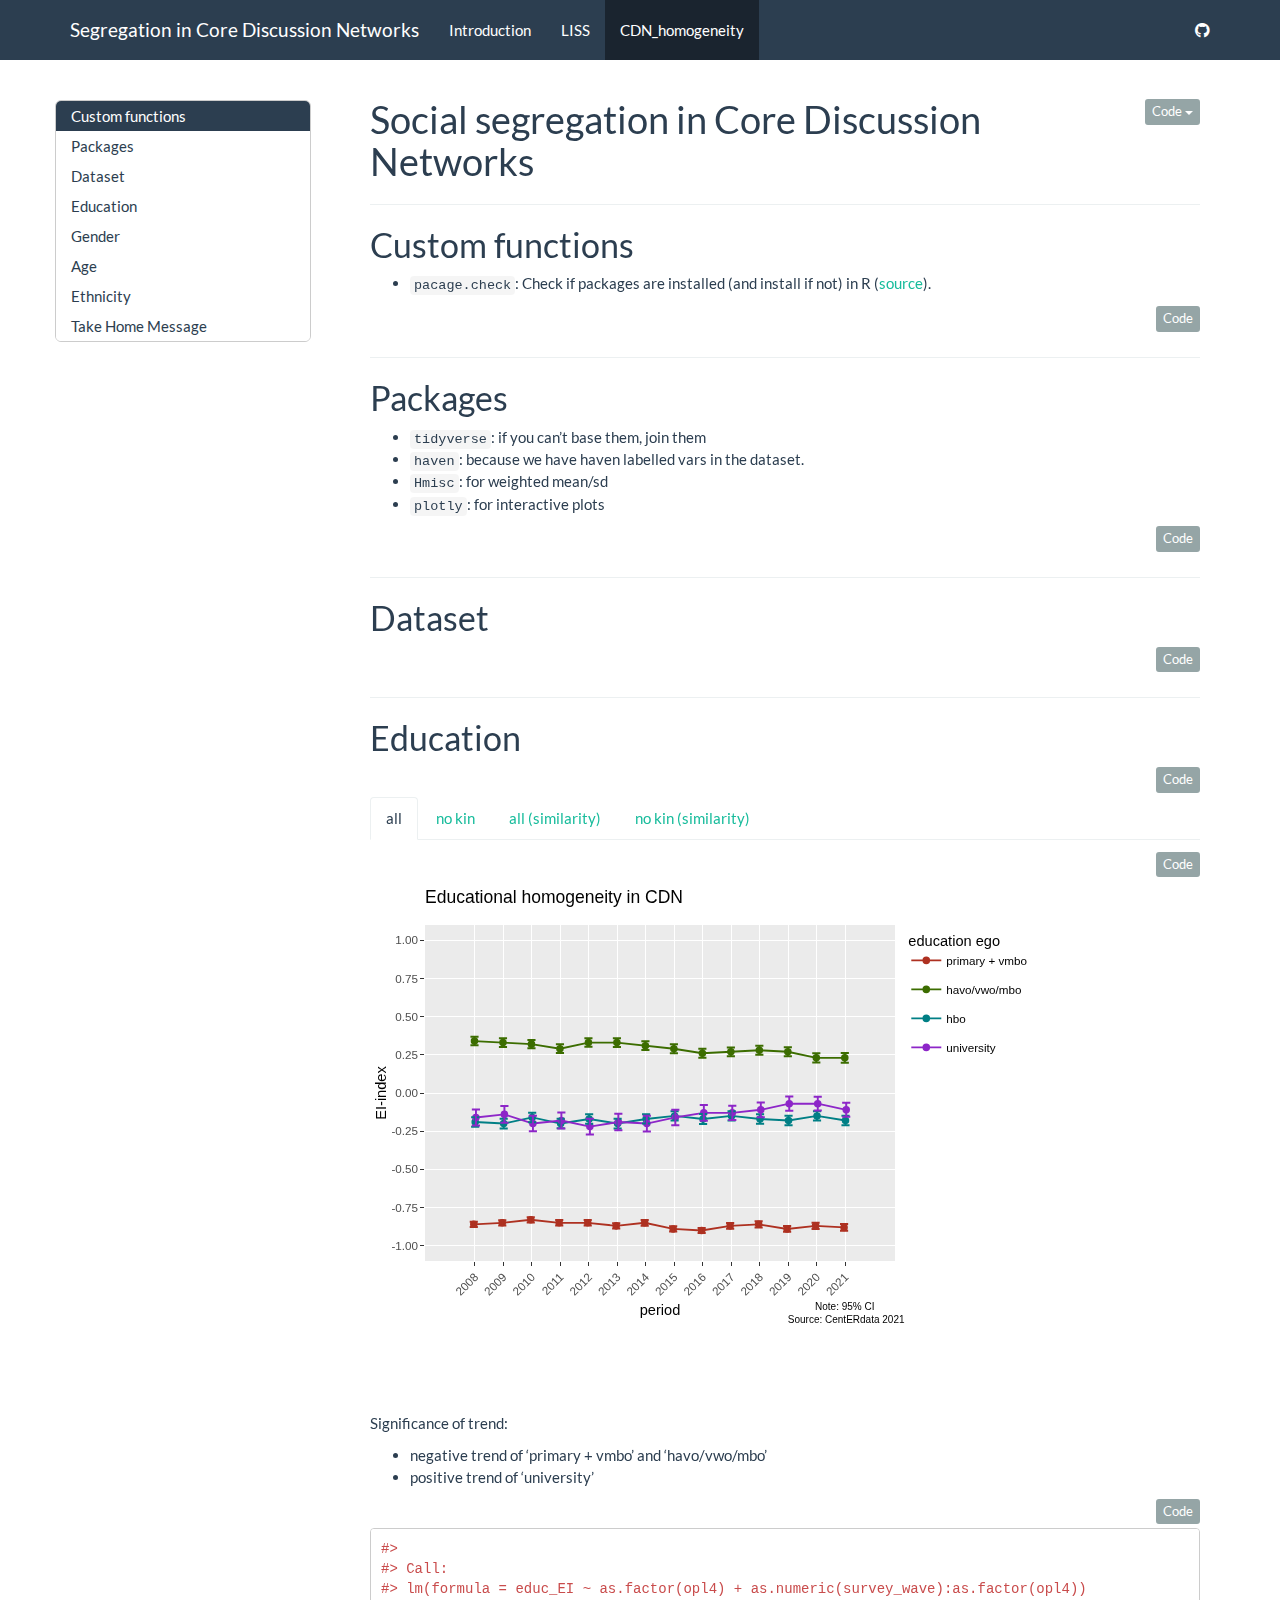
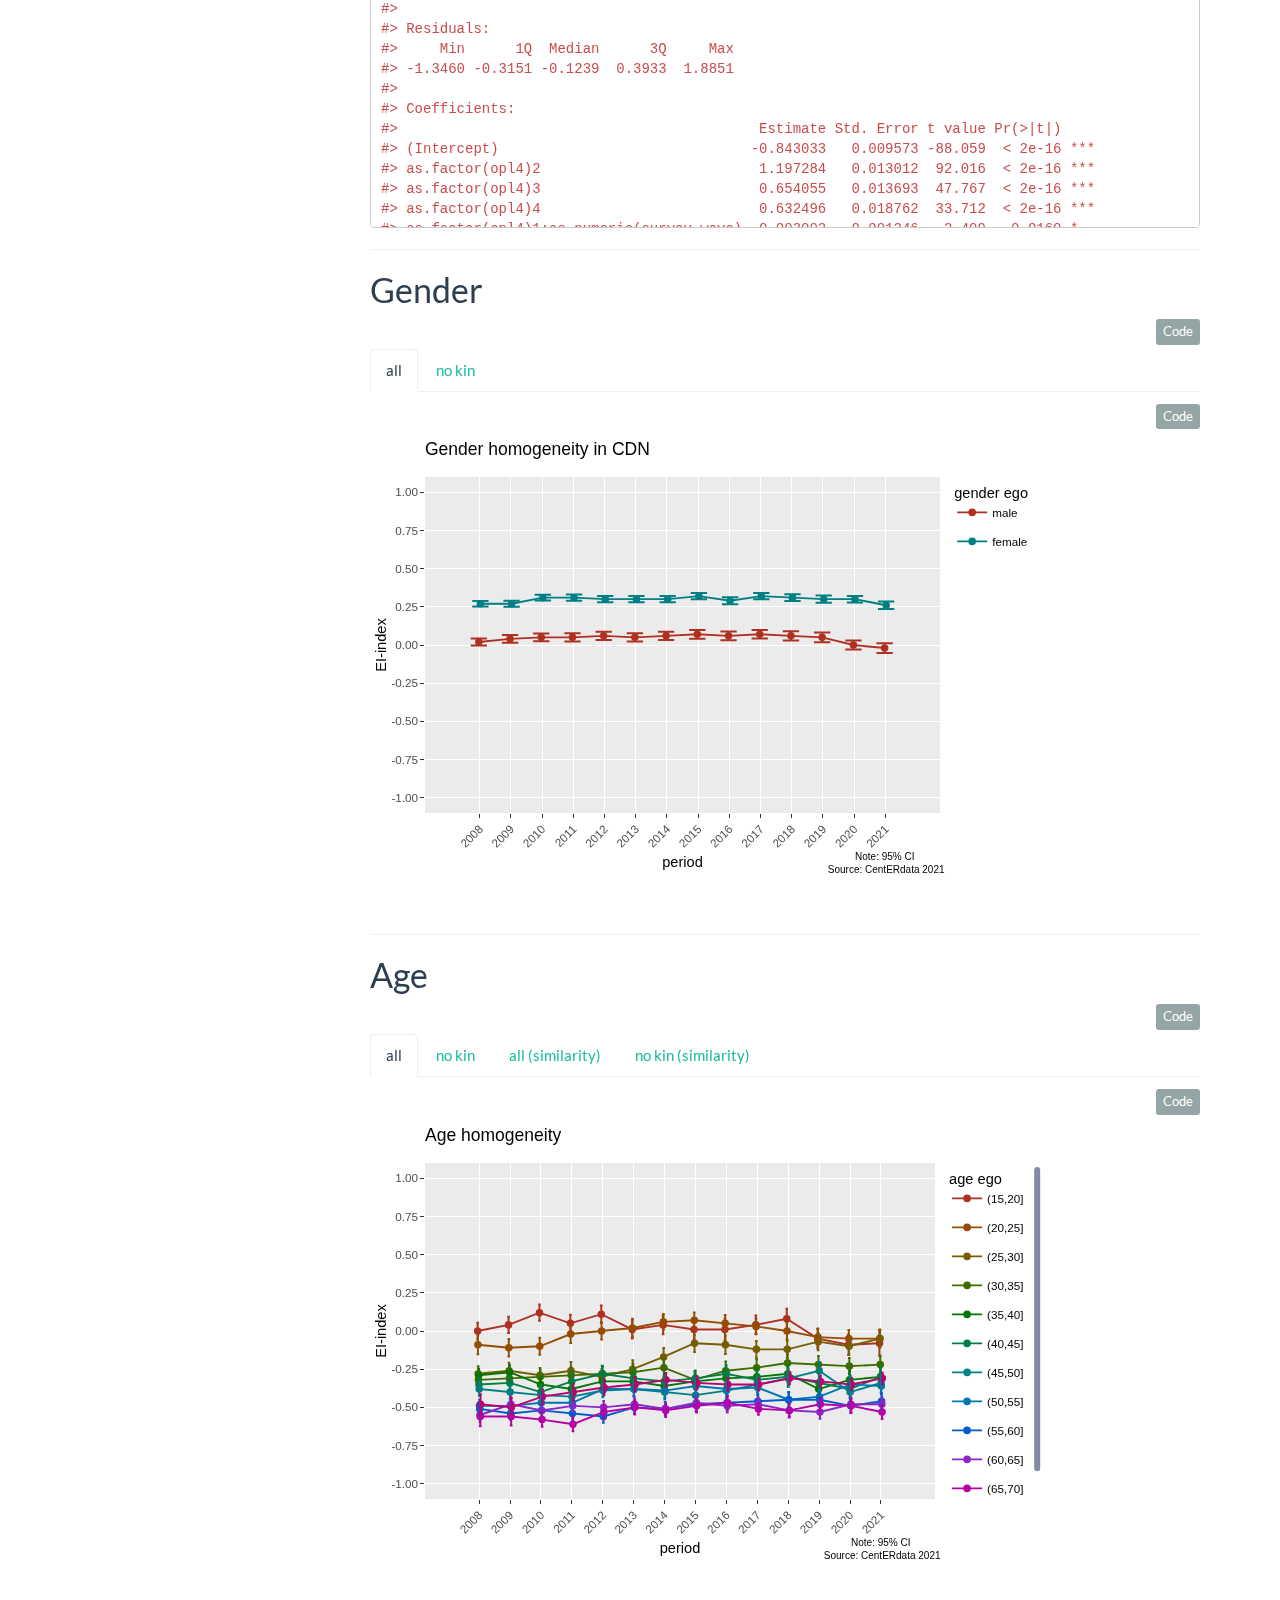
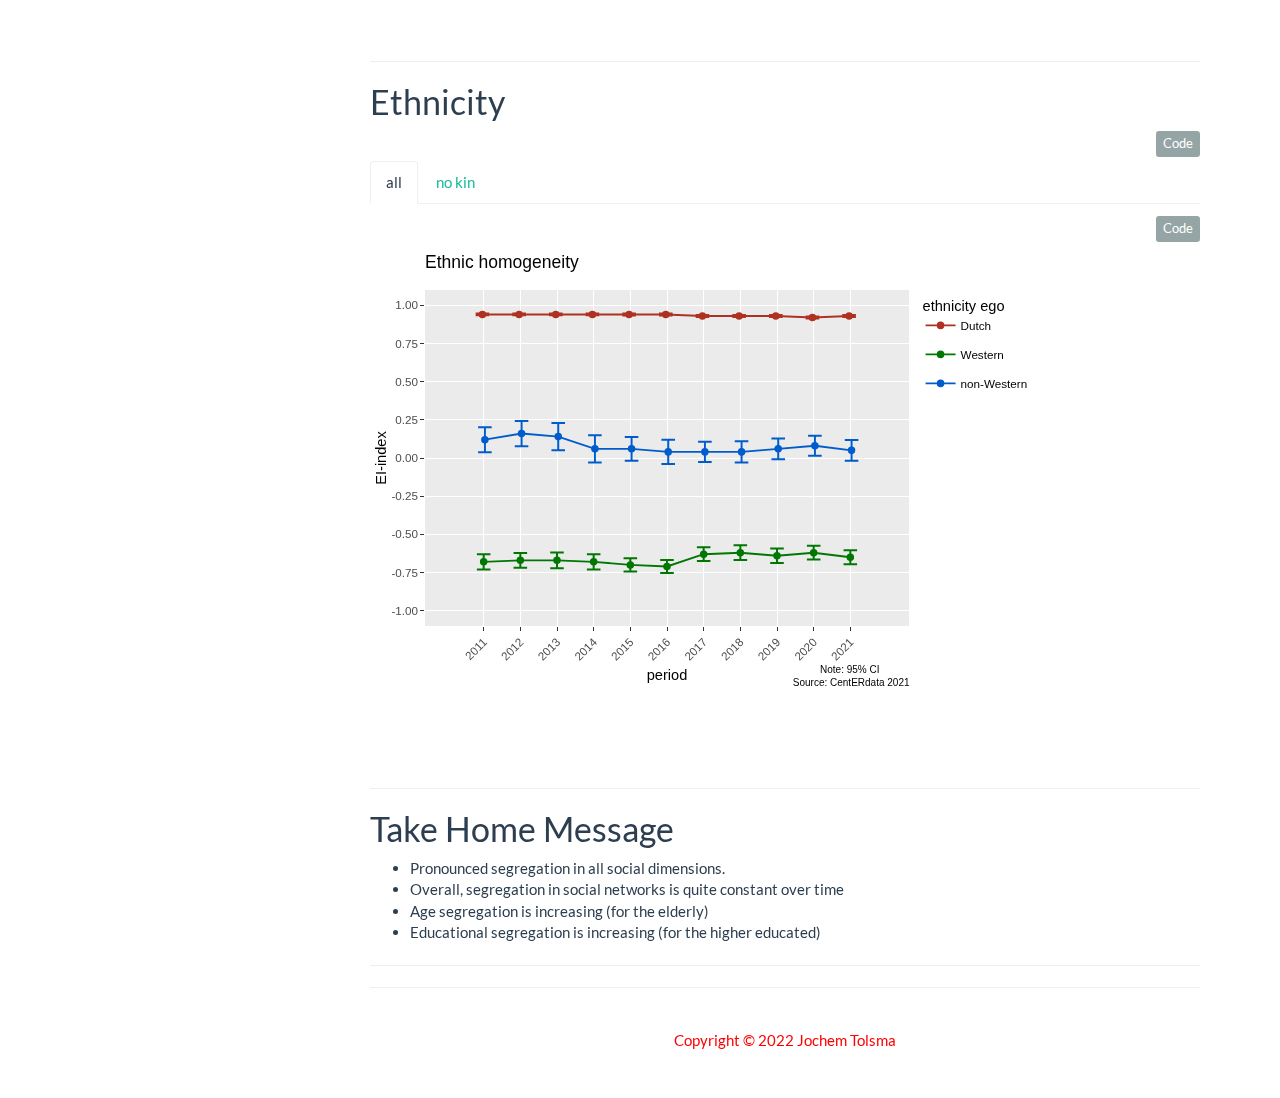
==== commit 5c4d0adb: "full version" ====
--- a/docs/CDN_homogeneity.html
+++ b/docs/CDN_homogeneity.html
@@ -496,64 +496,207 @@
 tgc_nk$period &lt;- as.numeric(tgc_nk$survey_wave) + 2007
 tgc_nk$homogeneity &lt;- round(tgc_nk$cdn_educ_EIM, 2)
 tgc_nk$education &lt;- as.factor(tgc_nk$opl4)
-levels(tgc_nk$education) &lt;- c(&quot;primary + vmbo&quot;, &quot;havo/vwo/mbo&quot;, &quot;hbo&quot;, &quot;university&quot;)</code></pre>
-<div id="with-kin-and-partner" class="section level2">
-<h2>with kin and partner</h2>
+levels(tgc_nk$education) &lt;- c(&quot;primary + vmbo&quot;, &quot;havo/vwo/mbo&quot;, &quot;hbo&quot;, &quot;university&quot;)
+
+
+datajt %&gt;% 
+  filter(leeftijd&gt;24 &amp; !is.na(opl4)) %&gt;%
+  group_by(survey_wave, opl4) %&gt;%
+  summarise(N = n(),
+            cdn_educ_sim = mean(educ_sim, na.rm=T),
+            sd = sd(educ_EI, na.rm=T),
+            cdn_educ_sim_w = wtd.mean(educ_sim, cdn_size_educ, normwt = FALSE, na.rm = TRUE), #perhaps better to set normwt to TRUE
+            sd_w = sqrt(wtd.var(educ_EI, cdn_size_educ, normwt = FALSE, na.rm = TRUE))) %&gt;%
+  mutate(
+    conf.interval = .95,
+    se = sd / sqrt(N) ,
+    ci = se * qt(conf.interval/2 + .5, N-1),
+    se_w = sd_w / sqrt(N) , #is this correct??
+    ci_w = se_w * qt(conf.interval/2 + .5, N-1)) %&gt;%   
+  na.omit() -&gt; tgc_op2
+
+
+datajt_nk %&gt;% 
+   filter(leeftijd&gt;24 &amp; !is.na(opl4)) %&gt;%
+  group_by(survey_wave, opl4) %&gt;%
+  summarise(N = n(),
+            cdn_educ_sim = mean(educ_sim, na.rm=T),
+            sd = sd(educ_EI, na.rm=T),
+            cdn_educ_sim_w = wtd.mean(educ_sim, cdn_size_educ, normwt = FALSE, na.rm = TRUE), #perhaps better to set normwt to TRUE
+            sd_w = sqrt(wtd.var(educ_EI, cdn_size_educ, normwt = FALSE, na.rm = TRUE))) %&gt;%
+  mutate(
+    conf.interval = .95,
+    se = sd / sqrt(N) ,
+    ci = se * qt(conf.interval/2 + .5, N-1),
+    se_w = sd_w / sqrt(N) , #is this correct??
+    ci_w = se_w * qt(conf.interval/2 + .5, N-1)) %&gt;%   
+  na.omit() -&gt; tgc_nk_op2
+
+
+tgc$period &lt;- as.numeric(tgc$survey_wave) + 2007
+tgc$homogeneity &lt;- round(tgc$cdn_educ_EIM, 2)
+tgc$education &lt;- as.factor(tgc$opl4)
+levels(tgc$education) &lt;- c(&quot;primary + vmbo&quot;, &quot;havo/vwo/mbo&quot;, &quot;hbo&quot;, &quot;university&quot;)
+
+tgc_op2$period &lt;- as.numeric(tgc_op2$survey_wave) + 2007
+tgc_op2$homogeneity &lt;- round(tgc_op2$cdn_educ_sim, 2)
+tgc_op2$education &lt;- as.factor(tgc_op2$opl4)
+levels(tgc_op2$education) &lt;- c(&quot;primary + vmbo&quot;, &quot;havo/vwo/mbo&quot;, &quot;hbo&quot;, &quot;university&quot;)
+
+tgc_nk$period &lt;- as.numeric(tgc_nk$survey_wave) + 2007
+tgc_nk$homogeneity &lt;- round(tgc_nk$cdn_educ_EIM, 2)
+tgc_nk$education &lt;- as.factor(tgc_nk$opl4)
+levels(tgc_nk$education) &lt;- c(&quot;primary + vmbo&quot;, &quot;havo/vwo/mbo&quot;, &quot;hbo&quot;, &quot;university&quot;)
+
+tgc_nk_op2$period &lt;- as.numeric(tgc_nk_op2$survey_wave) + 2007
+tgc_nk_op2$homogeneity &lt;- round(tgc_nk_op2$cdn_educ_sim, 2)
+tgc_nk_op2$education &lt;- as.factor(tgc_nk_op2$opl4)
+levels(tgc_nk_op2$education) &lt;- c(&quot;primary + vmbo&quot;, &quot;havo/vwo/mbo&quot;, &quot;hbo&quot;, &quot;university&quot;)</code></pre>
+<div id="all" class="section level2">
+<h2>all</h2>
 <pre class="r test"><code>plot &lt;- ggplot(tgc, aes(x=period, y=homogeneity, colour=education)) + 
   geom_line(position=position_dodge(0.1)) +
   geom_errorbar(aes(ymin=homogeneity-ci, ymax=homogeneity+ci), width=.6, position=position_dodge(0.1)) +
   geom_point(position=position_dodge(0.1)) + 
   scale_x_continuous(breaks = 2008:2021, limits = c(2007, 2022), labels = as.character(c(2008:2021))) +
-  scale_y_continuous(breaks = -1:1, limits = c(-1,1)) + 
+  scale_y_continuous(breaks = c(-1, -0.75, -.5, -.25, 0, .25, .5, .75, 1), limits = c(-1,1)) + 
   labs(title = &quot;Educational homogeneity in CDN&quot;, caption = &quot;Note: 95% CI \n Source: CentERdata 2021&quot;, 
        y = &quot;EI-index&quot;, x=&quot;period&quot;) + 
   scale_colour_hue(name=&quot;education ego&quot;,    # Legend label, use darker colors
                    #breaks=c(&quot;1&quot;, &quot;2&quot;, &quot;3&quot;, &quot;4&quot;),
                    #labels=c(&quot;primary + vmbo&quot;, &quot;havo/vwo/mbo&quot;, &quot;hbo&quot;, &quot;university&quot;),
                    l=40)       +              # Use darker colors, lightness=40
-  theme(legend.justification=c(1,0),
+  theme(axis.text.x = element_text(angle=45),
+        legend.justification=c(1,0),
         legend.position=&quot;right&quot;)  
 
 
-#plot
+
 #plot
 ggplotly(plot) %&gt;%
-  layout(margin = list(b=100), annotations = list(x=2021, y = -1.1, showarrow = F, font = list(size=10), text=&quot;\n \n  \n  \n \n \n \n \n Note: 95% CI \n Source: CentERdata 2021&quot;))</code></pre>
-<div id="htmlwidget-f4b56f1cbc2e6aad3575" style="width:672px;height:480px;" class="plotly html-widget"></div>
-<script type="application/json" data-for="htmlwidget-f4b56f1cbc2e6aad3575">{"x":{"data":[{"x":[2007.9625,2008.9625,2009.9625,2010.9625,2011.9625,2012.9625,2013.9625,2015.9625,2016.9625,2017.9625,2018.9625,2019.9625,2020.9625],"y":[-0.86,-0.85,-0.84,-0.85,-0.85,-0.87,-0.86,-0.9,-0.87,-0.86,-0.89,-0.88,-0.88],"text":["period: 2008<br />homogeneity: -0.86<br />education: primary + vmbo","period: 2009<br />homogeneity: -0.85<br />education: primary + vmbo","period: 2010<br />homogeneity: -0.84<br />education: primary + vmbo","period: 2011<br />homogeneity: -0.85<br />education: primary + vmbo","period: 2012<br />homogeneity: -0.85<br />education: primary + vmbo","period: 2013<br />homogeneity: -0.87<br />education: primary + vmbo","period: 2014<br />homogeneity: -0.86<br />education: primary + vmbo","period: 2016<br />homogeneity: -0.90<br />education: primary + vmbo","period: 2017<br />homogeneity: -0.87<br />education: primary + vmbo","period: 2018<br />homogeneity: -0.86<br />education: primary + vmbo","period: 2019<br />homogeneity: -0.89<br />education: primary + vmbo","period: 2020<br />homogeneity: -0.88<br />education: primary + vmbo","period: 2021<br />homogeneity: -0.88<br />education: primary + vmbo"],"type":"scatter","mode":"lines","line":{"width":1.88976377952756,"color":"rgba(174,49,33,1)","dash":"solid"},"hoveron":"points","name":"primary + vmbo","legendgroup":"primary + vmbo","showlegend":true,"xaxis":"x","yaxis":"y","hoverinfo":"text","frame":null},{"x":[2007.9875,2008.9875,2009.9875,2010.9875,2011.9875,2012.9875,2013.9875,2015.9875,2016.9875,2017.9875,2018.9875,2019.9875,2020.9875],"y":[0.34,0.33,0.31,0.3,0.32,0.34,0.31,0.27,0.28,0.28,0.28,0.23,0.24],"text":["period: 2008<br />homogeneity:  0.34<br />education: havo/vwo/mbo","period: 2009<br />homogeneity:  0.33<br />education: havo/vwo/mbo","period: 2010<br />homogeneity:  0.31<br />education: havo/vwo/mbo","period: 2011<br />homogeneity:  0.30<br />education: havo/vwo/mbo","period: 2012<br />homogeneity:  0.32<br />education: havo/vwo/mbo","period: 2013<br />homogeneity:  0.34<br />education: havo/vwo/mbo","period: 2014<br />homogeneity:  0.31<br />education: havo/vwo/mbo","period: 2016<br />homogeneity:  0.27<br />education: havo/vwo/mbo","period: 2017<br />homogeneity:  0.28<br />education: havo/vwo/mbo","period: 2018<br />homogeneity:  0.28<br />education: havo/vwo/mbo","period: 2019<br />homogeneity:  0.28<br />education: havo/vwo/mbo","period: 2020<br />homogeneity:  0.23<br />education: havo/vwo/mbo","period: 2021<br />homogeneity:  0.24<br />education: havo/vwo/mbo"],"type":"scatter","mode":"lines","line":{"width":1.88976377952756,"color":"rgba(60,109,0,1)","dash":"solid"},"hoveron":"points","name":"havo/vwo/mbo","legendgroup":"havo/vwo/mbo","showlegend":true,"xaxis":"x","yaxis":"y","hoverinfo":"text","frame":null},{"x":[2008.0125,2009.0125,2010.0125,2011.0125,2012.0125,2013.0125,2014.0125,2016.0125,2017.0125,2018.0125,2019.0125,2020.0125,2021.0125],"y":[-0.18,-0.2,-0.17,-0.19,-0.17,-0.2,-0.17,-0.17,-0.16,-0.18,-0.18,-0.14,-0.19],"text":["period: 2008<br />homogeneity: -0.18<br />education: hbo","period: 2009<br />homogeneity: -0.20<br />education: hbo","period: 2010<br />homogeneity: -0.17<br />education: hbo","period: 2011<br />homogeneity: -0.19<br />education: hbo","period: 2012<br />homogeneity: -0.17<br />education: hbo","period: 2013<br />homogeneity: -0.20<br />education: hbo","period: 2014<br />homogeneity: -0.17<br />education: hbo","period: 2016<br />homogeneity: -0.17<br />education: hbo","period: 2017<br />homogeneity: -0.16<br />education: hbo","period: 2018<br />homogeneity: -0.18<br />education: hbo","period: 2019<br />homogeneity: -0.18<br />education: hbo","period: 2020<br />homogeneity: -0.14<br />education: hbo","period: 2021<br />homogeneity: -0.19<br />education: hbo"],"type":"scatter","mode":"lines","line":{"width":1.88976377952756,"color":"rgba(0,127,133,1)","dash":"solid"},"hoveron":"points","name":"hbo","legendgroup":"hbo","showlegend":true,"xaxis":"x","yaxis":"y","hoverinfo":"text","frame":null},{"x":[2008.0375,2009.0375,2010.0375,2011.0375,2012.0375,2013.0375,2014.0375,2016.0375,2017.0375,2018.0375,2019.0375,2020.0375,2021.0375],"y":[-0.16,-0.15,-0.21,-0.19,-0.23,-0.2,-0.22,-0.14,-0.11,-0.12,-0.08,-0.1,-0.12],"text":["period: 2008<br />homogeneity: -0.16<br />education: university","period: 2009<br />homogeneity: -0.15<br />education: university","period: 2010<br />homogeneity: -0.21<br />education: university","period: 2011<br />homogeneity: -0.19<br />education: university","period: 2012<br />homogeneity: -0.23<br />education: university","period: 2013<br />homogeneity: -0.20<br />education: university","period: 2014<br />homogeneity: -0.22<br />education: university","period: 2016<br />homogeneity: -0.14<br />education: university","period: 2017<br />homogeneity: -0.11<br />education: university","period: 2018<br />homogeneity: -0.12<br />education: university","period: 2019<br />homogeneity: -0.08<br />education: university","period: 2020<br />homogeneity: -0.10<br />education: university","period: 2021<br />homogeneity: -0.12<br />education: university"],"type":"scatter","mode":"lines","line":{"width":1.88976377952756,"color":"rgba(141,38,200,1)","dash":"solid"},"hoveron":"points","name":"university","legendgroup":"university","showlegend":true,"xaxis":"x","yaxis":"y","hoverinfo":"text","frame":null},{"x":[2007.9625,2016.9625,2017.9625,2018.9625,2019.9625,2020.9625,2008.9625,2009.9625,2010.9625,2011.9625,2012.9625,2013.9625,2015.9625],"y":[-0.86,-0.87,-0.86,-0.89,-0.88,-0.88,-0.85,-0.84,-0.85,-0.85,-0.87,-0.86,-0.9],"text":["period: 2008<br />homogeneity: -0.86<br />education: primary + vmbo<br />homogeneity - ci: -0.8779066<br />homogeneity + ci: -0.84209341","period: 2017<br />homogeneity: -0.87<br />education: primary + vmbo<br />homogeneity - ci: -0.8915239<br />homogeneity + ci: -0.84847606","period: 2018<br />homogeneity: -0.86<br />education: primary + vmbo<br />homogeneity - ci: -0.8827093<br />homogeneity + ci: -0.83729073","period: 2019<br />homogeneity: -0.89<br />education: primary + vmbo<br />homogeneity - ci: -0.9104549<br />homogeneity + ci: -0.86954505","period: 2020<br />homogeneity: -0.88<br />education: primary + vmbo<br />homogeneity - ci: -0.9028984<br />homogeneity + ci: -0.85710156","period: 2021<br />homogeneity: -0.88<br />education: primary + vmbo<br />homogeneity - ci: -0.9042777<br />homogeneity + ci: -0.85572226","period: 2009<br />homogeneity: -0.85<br />education: primary + vmbo<br />homogeneity - ci: -0.8692115<br />homogeneity + ci: -0.83078852","period: 2010<br />homogeneity: -0.84<br />education: primary + vmbo<br />homogeneity - ci: -0.8589352<br />homogeneity + ci: -0.82106476","period: 2011<br />homogeneity: -0.85<br />education: primary + vmbo<br />homogeneity - ci: -0.8698115<br />homogeneity + ci: -0.83018852","period: 2012<br />homogeneity: -0.85<br />education: primary + vmbo<br />homogeneity - ci: -0.8695941<br />homogeneity + ci: -0.83040588","period: 2013<br />homogeneity: -0.87<br />education: primary + vmbo<br />homogeneity - ci: -0.8889027<br />homogeneity + ci: -0.85109734","period: 2014<br />homogeneity: -0.86<br />education: primary + vmbo<br />homogeneity - ci: -0.8805280<br />homogeneity + ci: -0.83947195","period: 2016<br />homogeneity: -0.90<br />education: primary + vmbo<br />homogeneity - ci: -0.9176054<br />homogeneity + ci: -0.88239455"],"type":"scatter","mode":"lines","opacity":1,"line":{"color":"transparent"},"error_y":{"array":[0.017906589311557,0.0215239407127523,0.0227092730667432,0.0204549497501307,0.0228984384266591,0.0242777352531335,0.0192114833431488,0.0189352435400224,0.0198114786122306,0.0195941161035468,0.0189026626157661,0.0205280485683893,0.0176054499789025],"arrayminus":[0.017906589311557,0.0215239407127523,0.0227092730667432,0.0204549497501307,0.0228984384266591,0.0242777352531335,0.0192114833431488,0.0189352435400224,0.0198114786122306,0.0195941161035468,0.0189026626157661,0.0205280485683893,0.0176054499789025],"type":"data","width":4.07272727272974,"symmetric":false,"color":"rgba(174,49,33,1)"},"name":"primary + vmbo","legendgroup":"primary + vmbo","showlegend":false,"xaxis":"x","yaxis":"y","hoverinfo":"text","frame":null},{"x":[2007.9875,2016.9875,2017.9875,2018.9875,2019.9875,2020.9875,2008.9875,2009.9875,2010.9875,2011.9875,2012.9875,2013.9875,2015.9875],"y":[0.34,0.28,0.28,0.28,0.23,0.24,0.33,0.31,0.3,0.32,0.34,0.31,0.27],"text":["period: 2008<br />homogeneity:  0.34<br />education: havo/vwo/mbo<br />homogeneity - ci:  0.3103099<br />homogeneity + ci:  0.36969012","period: 2017<br />homogeneity:  0.28<br />education: havo/vwo/mbo<br />homogeneity - ci:  0.2459707<br />homogeneity + ci:  0.31402932","period: 2018<br />homogeneity:  0.28<br />education: havo/vwo/mbo<br />homogeneity - ci:  0.2479637<br />homogeneity + ci:  0.31203634","period: 2019<br />homogeneity:  0.28<br />education: havo/vwo/mbo<br />homogeneity - ci:  0.2463465<br />homogeneity + ci:  0.31365346","period: 2020<br />homogeneity:  0.23<br />education: havo/vwo/mbo<br />homogeneity - ci:  0.1943732<br />homogeneity + ci:  0.26562680","period: 2021<br />homogeneity:  0.24<br />education: havo/vwo/mbo<br />homogeneity - ci:  0.2059094<br />homogeneity + ci:  0.27409062","period: 2009<br />homogeneity:  0.33<br />education: havo/vwo/mbo<br />homogeneity - ci:  0.2985152<br />homogeneity + ci:  0.36148476","period: 2010<br />homogeneity:  0.31<br />education: havo/vwo/mbo<br />homogeneity - ci:  0.2788876<br />homogeneity + ci:  0.34111245","period: 2011<br />homogeneity:  0.30<br />education: havo/vwo/mbo<br />homogeneity - ci:  0.2666449<br />homogeneity + ci:  0.33335506","period: 2012<br />homogeneity:  0.32<br />education: havo/vwo/mbo<br />homogeneity - ci:  0.2883124<br />homogeneity + ci:  0.35168755","period: 2013<br />homogeneity:  0.34<br />education: havo/vwo/mbo<br />homogeneity - ci:  0.3082014<br />homogeneity + ci:  0.37179862","period: 2014<br />homogeneity:  0.31<br />education: havo/vwo/mbo<br />homogeneity - ci:  0.2770061<br />homogeneity + ci:  0.34299386","period: 2016<br />homogeneity:  0.27<br />education: havo/vwo/mbo<br />homogeneity - ci:  0.2379033<br />homogeneity + ci:  0.30209667"],"type":"scatter","mode":"lines","opacity":1,"line":{"color":"transparent"},"error_y":{"array":[0.0296901216046893,0.0340293200025473,0.0320363385490766,0.0336534580440119,0.0356268012830548,0.0340906232498728,0.0314847569188341,0.0311124478215219,0.0333550555792883,0.0316875525316741,0.0317986210295388,0.0329938642269494,0.0320966671924822],"arrayminus":[0.0296901216046893,0.0340293200025473,0.0320363385490766,0.0336534580440119,0.0356268012830548,0.0340906232498729,0.0314847569188341,0.0311124478215219,0.0333550555792883,0.0316875525316741,0.0317986210295388,0.0329938642269494,0.0320966671924822],"type":"data","width":4.07272727272974,"symmetric":false,"color":"rgba(60,109,0,1)"},"name":"havo/vwo/mbo","legendgroup":"havo/vwo/mbo","showlegend":false,"xaxis":"x","yaxis":"y","hoverinfo":"text","frame":null},{"x":[2008.0125,2017.0125,2018.0125,2019.0125,2020.0125,2021.0125,2009.0125,2010.0125,2011.0125,2012.0125,2013.0125,2014.0125,2016.0125],"y":[-0.18,-0.16,-0.18,-0.18,-0.14,-0.19,-0.2,-0.17,-0.19,-0.17,-0.2,-0.17,-0.17],"text":["period: 2008<br />homogeneity: -0.18<br />education: hbo<br />homogeneity - ci: -0.2121428<br />homogeneity + ci: -0.14785723","period: 2017<br />homogeneity: -0.16<br />education: hbo<br />homogeneity - ci: -0.1955979<br />homogeneity + ci: -0.12440208","period: 2018<br />homogeneity: -0.18<br />education: hbo<br />homogeneity - ci: -0.2140680<br />homogeneity + ci: -0.14593203","period: 2019<br />homogeneity: -0.18<br />education: hbo<br />homogeneity - ci: -0.2154732<br />homogeneity + ci: -0.14452683","period: 2020<br />homogeneity: -0.14<br />education: hbo<br />homogeneity - ci: -0.1762873<br />homogeneity + ci: -0.10371274","period: 2021<br />homogeneity: -0.19<br />education: hbo<br />homogeneity - ci: -0.2242380<br />homogeneity + ci: -0.15576203","period: 2009<br />homogeneity: -0.20<br />education: hbo<br />homogeneity - ci: -0.2347464<br />homogeneity + ci: -0.16525357","period: 2010<br />homogeneity: -0.17<br />education: hbo<br />homogeneity - ci: -0.2048159<br />homogeneity + ci: -0.13518411","period: 2011<br />homogeneity: -0.19<br />education: hbo<br />homogeneity - ci: -0.2257095<br />homogeneity + ci: -0.15429046","period: 2012<br />homogeneity: -0.17<br />education: hbo<br />homogeneity - ci: -0.2046207<br />homogeneity + ci: -0.13537925","period: 2013<br />homogeneity: -0.20<br />education: hbo<br />homogeneity - ci: -0.2355099<br />homogeneity + ci: -0.16449013","period: 2014<br />homogeneity: -0.17<br />education: hbo<br />homogeneity - ci: -0.2048872<br />homogeneity + ci: -0.13511276","period: 2016<br />homogeneity: -0.17<br />education: hbo<br />homogeneity - ci: -0.2048862<br />homogeneity + ci: -0.13511384"],"type":"scatter","mode":"lines","opacity":1,"line":{"color":"transparent"},"error_y":{"array":[0.0321427656148381,0.0355979174426047,0.0340679659669691,0.0354731690362909,0.0362872638632303,0.0342379662403023,0.0347464330109767,0.0348158850961169,0.0357095357336278,0.0346207460279678,0.0355098735017136,0.0348872408905847,0.034886156654986],"arrayminus":[0.0321427656148381,0.0355979174426047,0.0340679659669691,0.0354731690362909,0.0362872638632303,0.0342379662403023,0.0347464330109767,0.0348158850961169,0.0357095357336278,0.0346207460279678,0.0355098735017136,0.0348872408905847,0.034886156654986],"type":"data","width":4.07272727272974,"symmetric":false,"color":"rgba(0,127,133,1)"},"name":"hbo","legendgroup":"hbo","showlegend":false,"xaxis":"x","yaxis":"y","hoverinfo":"text","frame":null},{"x":[2008.0375,2017.0375,2018.0375,2019.0375,2020.0375,2021.0375,2009.0375,2010.0375,2011.0375,2012.0375,2013.0375,2014.0375,2016.0375],"y":[-0.16,-0.11,-0.12,-0.08,-0.1,-0.12,-0.15,-0.21,-0.19,-0.23,-0.2,-0.22,-0.14],"text":["period: 2008<br />homogeneity: -0.16<br />education: university<br />homogeneity - ci: -0.2166610<br />homogeneity + ci: -0.10333896","period: 2017<br />homogeneity: -0.11<br />education: university<br />homogeneity - ci: -0.1674069<br />homogeneity + ci: -0.05259308","period: 2018<br />homogeneity: -0.12<br />education: university<br />homogeneity - ci: -0.1724027<br />homogeneity + ci: -0.06759728","period: 2019<br />homogeneity: -0.08<br />education: university<br />homogeneity - ci: -0.1323820<br />homogeneity + ci: -0.02761803","period: 2020<br />homogeneity: -0.10<br />education: university<br />homogeneity - ci: -0.1547993<br />homogeneity + ci: -0.04520070","period: 2021<br />homogeneity: -0.12<br />education: university<br />homogeneity - ci: -0.1694471<br />homogeneity + ci: -0.07055289","period: 2009<br />homogeneity: -0.15<br />education: university<br />homogeneity - ci: -0.2103847<br />homogeneity + ci: -0.08961527","period: 2010<br />homogeneity: -0.21<br />education: university<br />homogeneity - ci: -0.2675124<br />homogeneity + ci: -0.15248764","period: 2011<br />homogeneity: -0.19<br />education: university<br />homogeneity - ci: -0.2520180<br />homogeneity + ci: -0.12798197","period: 2012<br />homogeneity: -0.23<br />education: university<br />homogeneity - ci: -0.2897306<br />homogeneity + ci: -0.17026941","period: 2013<br />homogeneity: -0.20<br />education: university<br />homogeneity - ci: -0.2606716<br />homogeneity + ci: -0.13932837","period: 2014<br />homogeneity: -0.22<br />education: university<br />homogeneity - ci: -0.2819689<br />homogeneity + ci: -0.15803114","period: 2016<br />homogeneity: -0.14<br />education: university<br />homogeneity - ci: -0.1950190<br />homogeneity + ci: -0.08498095"],"type":"scatter","mode":"lines","opacity":1,"line":{"color":"transparent"},"error_y":{"array":[0.0566610368466695,0.0574069230431542,0.0524027216026211,0.0523819678433307,0.0547992974739604,0.049447108616694,0.0603847252654999,0.0575123570115273,0.0620180296927258,0.0597305853257338,0.0606716263976988,0.0619688561371164,0.0550190496503569],"arrayminus":[0.0566610368466695,0.0574069230431542,0.0524027216026211,0.0523819678433307,0.0547992974739605,0.049447108616694,0.0603847252654999,0.0575123570115273,0.0620180296927258,0.0597305853257338,0.0606716263976988,0.0619688561371164,0.0550190496503569],"type":"data","width":4.07272727272974,"symmetric":false,"color":"rgba(141,38,200,1)"},"name":"university","legendgroup":"university","showlegend":false,"xaxis":"x","yaxis":"y","hoverinfo":"text","frame":null},{"x":[2007.9625,2016.9625,2017.9625,2018.9625,2019.9625,2020.9625,2008.9625,2009.9625,2010.9625,2011.9625,2012.9625,2013.9625,2015.9625],"y":[-0.86,-0.87,-0.86,-0.89,-0.88,-0.88,-0.85,-0.84,-0.85,-0.85,-0.87,-0.86,-0.9],"text":["period: 2008<br />homogeneity: -0.86<br />education: primary + vmbo","period: 2017<br />homogeneity: -0.87<br />education: primary + vmbo","period: 2018<br />homogeneity: -0.86<br />education: primary + vmbo","period: 2019<br />homogeneity: -0.89<br />education: primary + vmbo","period: 2020<br />homogeneity: -0.88<br />education: primary + vmbo","period: 2021<br />homogeneity: -0.88<br />education: primary + vmbo","period: 2009<br />homogeneity: -0.85<br />education: primary + vmbo","period: 2010<br />homogeneity: -0.84<br />education: primary + vmbo","period: 2011<br />homogeneity: -0.85<br />education: primary + vmbo","period: 2012<br />homogeneity: -0.85<br />education: primary + vmbo","period: 2013<br />homogeneity: -0.87<br />education: primary + vmbo","period: 2014<br />homogeneity: -0.86<br />education: primary + vmbo","period: 2016<br />homogeneity: -0.90<br />education: primary + vmbo"],"type":"scatter","mode":"markers","marker":{"autocolorscale":false,"color":"rgba(174,49,33,1)","opacity":1,"size":5.66929133858268,"symbol":"circle","line":{"width":1.88976377952756,"color":"rgba(174,49,33,1)"}},"hoveron":"points","name":"primary + vmbo","legendgroup":"primary + vmbo","showlegend":false,"xaxis":"x","yaxis":"y","hoverinfo":"text","frame":null},{"x":[2007.9875,2016.9875,2017.9875,2018.9875,2019.9875,2020.9875,2008.9875,2009.9875,2010.9875,2011.9875,2012.9875,2013.9875,2015.9875],"y":[0.34,0.28,0.28,0.28,0.23,0.24,0.33,0.31,0.3,0.32,0.34,0.31,0.27],"text":["period: 2008<br />homogeneity:  0.34<br />education: havo/vwo/mbo","period: 2017<br />homogeneity:  0.28<br />education: havo/vwo/mbo","period: 2018<br />homogeneity:  0.28<br />education: havo/vwo/mbo","period: 2019<br />homogeneity:  0.28<br />education: havo/vwo/mbo","period: 2020<br />homogeneity:  0.23<br />education: havo/vwo/mbo","period: 2021<br />homogeneity:  0.24<br />education: havo/vwo/mbo","period: 2009<br />homogeneity:  0.33<br />education: havo/vwo/mbo","period: 2010<br />homogeneity:  0.31<br />education: havo/vwo/mbo","period: 2011<br />homogeneity:  0.30<br />education: havo/vwo/mbo","period: 2012<br />homogeneity:  0.32<br />education: havo/vwo/mbo","period: 2013<br />homogeneity:  0.34<br />education: havo/vwo/mbo","period: 2014<br />homogeneity:  0.31<br />education: havo/vwo/mbo","period: 2016<br />homogeneity:  0.27<br />education: havo/vwo/mbo"],"type":"scatter","mode":"markers","marker":{"autocolorscale":false,"color":"rgba(60,109,0,1)","opacity":1,"size":5.66929133858268,"symbol":"circle","line":{"width":1.88976377952756,"color":"rgba(60,109,0,1)"}},"hoveron":"points","name":"havo/vwo/mbo","legendgroup":"havo/vwo/mbo","showlegend":false,"xaxis":"x","yaxis":"y","hoverinfo":"text","frame":null},{"x":[2008.0125,2017.0125,2018.0125,2019.0125,2020.0125,2021.0125,2009.0125,2010.0125,2011.0125,2012.0125,2013.0125,2014.0125,2016.0125],"y":[-0.18,-0.16,-0.18,-0.18,-0.14,-0.19,-0.2,-0.17,-0.19,-0.17,-0.2,-0.17,-0.17],"text":["period: 2008<br />homogeneity: -0.18<br />education: hbo","period: 2017<br />homogeneity: -0.16<br />education: hbo","period: 2018<br />homogeneity: -0.18<br />education: hbo","period: 2019<br />homogeneity: -0.18<br />education: hbo","period: 2020<br />homogeneity: -0.14<br />education: hbo","period: 2021<br />homogeneity: -0.19<br />education: hbo","period: 2009<br />homogeneity: -0.20<br />education: hbo","period: 2010<br />homogeneity: -0.17<br />education: hbo","period: 2011<br />homogeneity: -0.19<br />education: hbo","period: 2012<br />homogeneity: -0.17<br />education: hbo","period: 2013<br />homogeneity: -0.20<br />education: hbo","period: 2014<br />homogeneity: -0.17<br />education: hbo","period: 2016<br />homogeneity: -0.17<br />education: hbo"],"type":"scatter","mode":"markers","marker":{"autocolorscale":false,"color":"rgba(0,127,133,1)","opacity":1,"size":5.66929133858268,"symbol":"circle","line":{"width":1.88976377952756,"color":"rgba(0,127,133,1)"}},"hoveron":"points","name":"hbo","legendgroup":"hbo","showlegend":false,"xaxis":"x","yaxis":"y","hoverinfo":"text","frame":null},{"x":[2008.0375,2017.0375,2018.0375,2019.0375,2020.0375,2021.0375,2009.0375,2010.0375,2011.0375,2012.0375,2013.0375,2014.0375,2016.0375],"y":[-0.16,-0.11,-0.12,-0.08,-0.1,-0.12,-0.15,-0.21,-0.19,-0.23,-0.2,-0.22,-0.14],"text":["period: 2008<br />homogeneity: -0.16<br />education: university","period: 2017<br />homogeneity: -0.11<br />education: university","period: 2018<br />homogeneity: -0.12<br />education: university","period: 2019<br />homogeneity: -0.08<br />education: university","period: 2020<br />homogeneity: -0.10<br />education: university","period: 2021<br />homogeneity: -0.12<br />education: university","period: 2009<br />homogeneity: -0.15<br />education: university","period: 2010<br />homogeneity: -0.21<br />education: university","period: 2011<br />homogeneity: -0.19<br />education: university","period: 2012<br />homogeneity: -0.23<br />education: university","period: 2013<br />homogeneity: -0.20<br />education: university","period: 2014<br />homogeneity: -0.22<br />education: university","period: 2016<br />homogeneity: -0.14<br />education: university"],"type":"scatter","mode":"markers","marker":{"autocolorscale":false,"color":"rgba(141,38,200,1)","opacity":1,"size":5.66929133858268,"symbol":"circle","line":{"width":1.88976377952756,"color":"rgba(141,38,200,1)"}},"hoveron":"points","name":"university","legendgroup":"university","showlegend":false,"xaxis":"x","yaxis":"y","hoverinfo":"text","frame":null}],"layout":{"margin":{"t":43.7625570776256,"r":7.30593607305936,"b":100,"l":37.2602739726027},"plot_bgcolor":"rgba(235,235,235,1)","paper_bgcolor":"rgba(255,255,255,1)","font":{"color":"rgba(0,0,0,1)","family":"","size":14.6118721461187},"title":{"text":"Educational homogeneity in CDN","font":{"color":"rgba(0,0,0,1)","family":"","size":17.5342465753425},"x":0,"xref":"paper"},"xaxis":{"domain":[0,1],"automargin":true,"type":"linear","autorange":false,"range":[2006.25,2022.75],"tickmode":"array","ticktext":["2008","2009","2010","2011","2012","2013","2014","2015","2016","2017","2018","2019","2020","2021"],"tickvals":[2008,2009,2010,2011,2012,2013,2014,2015,2016,2017,2018,2019,2020,2021],"categoryorder":"array","categoryarray":["2008","2009","2010","2011","2012","2013","2014","2015","2016","2017","2018","2019","2020","2021"],"nticks":null,"ticks":"outside","tickcolor":"rgba(51,51,51,1)","ticklen":3.65296803652968,"tickwidth":0.66417600664176,"showticklabels":true,"tickfont":{"color":"rgba(77,77,77,1)","family":"","size":11.689497716895},"tickangle":-0,"showline":false,"linecolor":null,"linewidth":0,"showgrid":true,"gridcolor":"rgba(255,255,255,1)","gridwidth":0.66417600664176,"zeroline":false,"anchor":"y","title":{"text":"period","font":{"color":"rgba(0,0,0,1)","family":"","size":14.6118721461187}},"hoverformat":".2f"},"yaxis":{"domain":[0,1],"automargin":true,"type":"linear","autorange":false,"range":[-1.1,1.1],"tickmode":"array","ticktext":["-1","0","1"],"tickvals":[-1,0,1],"categoryorder":"array","categoryarray":["-1","0","1"],"nticks":null,"ticks":"outside","tickcolor":"rgba(51,51,51,1)","ticklen":3.65296803652968,"tickwidth":0.66417600664176,"showticklabels":true,"tickfont":{"color":"rgba(77,77,77,1)","family":"","size":11.689497716895},"tickangle":-0,"showline":false,"linecolor":null,"linewidth":0,"showgrid":true,"gridcolor":"rgba(255,255,255,1)","gridwidth":0.66417600664176,"zeroline":false,"anchor":"x","title":{"text":"EI-index","font":{"color":"rgba(0,0,0,1)","family":"","size":14.6118721461187}},"hoverformat":".2f"},"shapes":[{"type":"rect","fillcolor":null,"line":{"color":null,"width":0,"linetype":[]},"yref":"paper","xref":"paper","x0":0,"x1":1,"y0":0,"y1":1}],"showlegend":true,"legend":{"bgcolor":"rgba(255,255,255,1)","bordercolor":"transparent","borderwidth":1.88976377952756,"font":{"color":"rgba(0,0,0,1)","family":"","size":11.689497716895},"title":{"text":"education ego","font":{"color":"rgba(0,0,0,1)","family":"","size":14.6118721461187}}},"hovermode":"closest","barmode":"relative","annotations":[{"x":2021,"y":-1.1,"showarrow":false,"font":{"size":10},"text":"<br /> <br />  <br />  <br /> <br /> <br /> <br /> <br /> Note: 95% CI <br /> Source: CentERdata 2021"}]},"config":{"doubleClick":"reset","modeBarButtonsToAdd":["hoverclosest","hovercompare"],"showSendToCloud":false},"source":"A","attrs":{"32402c787d78":{"x":{},"y":{},"colour":{},"type":"scatter"},"32402d343a50":{"x":{},"y":{},"colour":{},"ymin":{},"ymax":{}},"32407f677872":{"x":{},"y":{},"colour":{}}},"cur_data":"32402c787d78","visdat":{"32402c787d78":["function (y) ","x"],"32402d343a50":["function (y) ","x"],"32407f677872":["function (y) ","x"]},"highlight":{"on":"plotly_click","persistent":false,"dynamic":false,"selectize":false,"opacityDim":0.2,"selected":{"opacity":1},"debounce":0},"shinyEvents":["plotly_hover","plotly_click","plotly_selected","plotly_relayout","plotly_brushed","plotly_brushing","plotly_clickannotation","plotly_doubleclick","plotly_deselect","plotly_afterplot","plotly_sunburstclick"],"base_url":"https://plot.ly"},"evals":[],"jsHooks":[]}</script>
+  layout(margin = list(b=100), annotations = list(x=2021, y = -1.1, showarrow = F, font = list(size=10), text=&quot;\n \n  \n  \n \n \n \n \n \n Note: 95% CI \n Source: CentERdata 2021&quot;))</code></pre>
+<div id="htmlwidget-903ec99455da49ee2c8c" style="width:672px;height:480px;" class="plotly html-widget"></div>
+<script type="application/json" data-for="htmlwidget-903ec99455da49ee2c8c">{"x":{"data":[{"x":[2007.9625,2008.9625,2009.9625,2010.9625,2011.9625,2012.9625,2013.9625,2014.9625,2015.9625,2016.9625,2017.9625,2018.9625,2019.9625,2020.9625],"y":[-0.86,-0.85,-0.83,-0.85,-0.85,-0.87,-0.85,-0.89,-0.9,-0.87,-0.86,-0.89,-0.87,-0.88],"text":["period: 2008<br />homogeneity: -0.86<br />education: primary + vmbo","period: 2009<br />homogeneity: -0.85<br />education: primary + vmbo","period: 2010<br />homogeneity: -0.83<br />education: primary + vmbo","period: 2011<br />homogeneity: -0.85<br />education: primary + vmbo","period: 2012<br />homogeneity: -0.85<br />education: primary + vmbo","period: 2013<br />homogeneity: -0.87<br />education: primary + vmbo","period: 2014<br />homogeneity: -0.85<br />education: primary + vmbo","period: 2015<br />homogeneity: -0.89<br />education: primary + vmbo","period: 2016<br />homogeneity: -0.90<br />education: primary + vmbo","period: 2017<br />homogeneity: -0.87<br />education: primary + vmbo","period: 2018<br />homogeneity: -0.86<br />education: primary + vmbo","period: 2019<br />homogeneity: -0.89<br />education: primary + vmbo","period: 2020<br />homogeneity: -0.87<br />education: primary + vmbo","period: 2021<br />homogeneity: -0.88<br />education: primary + vmbo"],"type":"scatter","mode":"lines+markers","line":{"width":1.88976377952756,"color":"rgba(174,49,33,1)","dash":"solid"},"hoveron":"points","name":"primary + vmbo","legendgroup":"primary + vmbo","showlegend":true,"xaxis":"x","yaxis":"y","hoverinfo":"text","marker":{"autocolorscale":false,"color":"rgba(174,49,33,1)","opacity":1,"size":5.66929133858268,"symbol":"circle","line":{"width":1.88976377952756,"color":"rgba(174,49,33,1)"}},"frame":null},{"x":[2007.9875,2008.9875,2009.9875,2010.9875,2011.9875,2012.9875,2013.9875,2014.9875,2015.9875,2016.9875,2017.9875,2018.9875,2019.9875,2020.9875],"y":[0.34,0.33,0.32,0.29,0.33,0.33,0.31,0.29,0.26,0.27,0.28,0.27,0.23,0.23],"text":["period: 2008<br />homogeneity:  0.34<br />education: havo/vwo/mbo","period: 2009<br />homogeneity:  0.33<br />education: havo/vwo/mbo","period: 2010<br />homogeneity:  0.32<br />education: havo/vwo/mbo","period: 2011<br />homogeneity:  0.29<br />education: havo/vwo/mbo","period: 2012<br />homogeneity:  0.33<br />education: havo/vwo/mbo","period: 2013<br />homogeneity:  0.33<br />education: havo/vwo/mbo","period: 2014<br />homogeneity:  0.31<br />education: havo/vwo/mbo","period: 2015<br />homogeneity:  0.29<br />education: havo/vwo/mbo","period: 2016<br />homogeneity:  0.26<br />education: havo/vwo/mbo","period: 2017<br />homogeneity:  0.27<br />education: havo/vwo/mbo","period: 2018<br />homogeneity:  0.28<br />education: havo/vwo/mbo","period: 2019<br />homogeneity:  0.27<br />education: havo/vwo/mbo","period: 2020<br />homogeneity:  0.23<br />education: havo/vwo/mbo","period: 2021<br />homogeneity:  0.23<br />education: havo/vwo/mbo"],"type":"scatter","mode":"lines+markers","line":{"width":1.88976377952756,"color":"rgba(60,109,0,1)","dash":"solid"},"hoveron":"points","name":"havo/vwo/mbo","legendgroup":"havo/vwo/mbo","showlegend":true,"xaxis":"x","yaxis":"y","hoverinfo":"text","marker":{"autocolorscale":false,"color":"rgba(60,109,0,1)","opacity":1,"size":5.66929133858268,"symbol":"circle","line":{"width":1.88976377952756,"color":"rgba(60,109,0,1)"}},"frame":null},{"x":[2008.0125,2009.0125,2010.0125,2011.0125,2012.0125,2013.0125,2014.0125,2015.0125,2016.0125,2017.0125,2018.0125,2019.0125,2020.0125,2021.0125],"y":[-0.19,-0.2,-0.16,-0.2,-0.17,-0.2,-0.17,-0.15,-0.17,-0.15,-0.17,-0.18,-0.15,-0.18],"text":["period: 2008<br />homogeneity: -0.19<br />education: hbo","period: 2009<br />homogeneity: -0.20<br />education: hbo","period: 2010<br />homogeneity: -0.16<br />education: hbo","period: 2011<br />homogeneity: -0.20<br />education: hbo","period: 2012<br />homogeneity: -0.17<br />education: hbo","period: 2013<br />homogeneity: -0.20<br />education: hbo","period: 2014<br />homogeneity: -0.17<br />education: hbo","period: 2015<br />homogeneity: -0.15<br />education: hbo","period: 2016<br />homogeneity: -0.17<br />education: hbo","period: 2017<br />homogeneity: -0.15<br />education: hbo","period: 2018<br />homogeneity: -0.17<br />education: hbo","period: 2019<br />homogeneity: -0.18<br />education: hbo","period: 2020<br />homogeneity: -0.15<br />education: hbo","period: 2021<br />homogeneity: -0.18<br />education: hbo"],"type":"scatter","mode":"lines+markers","line":{"width":1.88976377952756,"color":"rgba(0,127,133,1)","dash":"solid"},"hoveron":"points","name":"hbo","legendgroup":"hbo","showlegend":true,"xaxis":"x","yaxis":"y","hoverinfo":"text","marker":{"autocolorscale":false,"color":"rgba(0,127,133,1)","opacity":1,"size":5.66929133858268,"symbol":"circle","line":{"width":1.88976377952756,"color":"rgba(0,127,133,1)"}},"frame":null},{"x":[2008.0375,2009.0375,2010.0375,2011.0375,2012.0375,2013.0375,2014.0375,2015.0375,2016.0375,2017.0375,2018.0375,2019.0375,2020.0375,2021.0375],"y":[-0.16,-0.14,-0.2,-0.18,-0.22,-0.19,-0.2,-0.16,-0.13,-0.13,-0.11,-0.07,-0.07,-0.11],"text":["period: 2008<br />homogeneity: -0.16<br />education: university","period: 2009<br />homogeneity: -0.14<br />education: university","period: 2010<br />homogeneity: -0.20<br />education: university","period: 2011<br />homogeneity: -0.18<br />education: university","period: 2012<br />homogeneity: -0.22<br />education: university","period: 2013<br />homogeneity: -0.19<br />education: university","period: 2014<br />homogeneity: -0.20<br />education: university","period: 2015<br />homogeneity: -0.16<br />education: university","period: 2016<br />homogeneity: -0.13<br />education: university","period: 2017<br />homogeneity: -0.13<br />education: university","period: 2018<br />homogeneity: -0.11<br />education: university","period: 2019<br />homogeneity: -0.07<br />education: university","period: 2020<br />homogeneity: -0.07<br />education: university","period: 2021<br />homogeneity: -0.11<br />education: university"],"type":"scatter","mode":"lines+markers","line":{"width":1.88976377952756,"color":"rgba(141,38,200,1)","dash":"solid"},"hoveron":"points","name":"university","legendgroup":"university","showlegend":true,"xaxis":"x","yaxis":"y","hoverinfo":"text","marker":{"autocolorscale":false,"color":"rgba(141,38,200,1)","opacity":1,"size":5.66929133858268,"symbol":"circle","line":{"width":1.88976377952756,"color":"rgba(141,38,200,1)"}},"frame":null},{"x":[2007.9625,2008.9625,2009.9625,2010.9625,2011.9625,2012.9625,2013.9625,2014.9625,2015.9625,2016.9625,2017.9625,2018.9625,2019.9625,2020.9625],"y":[-0.86,-0.85,-0.83,-0.85,-0.85,-0.87,-0.85,-0.89,-0.9,-0.87,-0.86,-0.89,-0.87,-0.88],"text":["period: 2008<br />homogeneity: -0.86<br />education: primary + vmbo<br />homogeneity - ci: -0.8773014<br />homogeneity + ci: -0.84269858","period: 2009<br />homogeneity: -0.85<br />education: primary + vmbo<br />homogeneity - ci: -0.8674446<br />homogeneity + ci: -0.83255541","period: 2010<br />homogeneity: -0.83<br />education: primary + vmbo<br />homogeneity - ci: -0.8472126<br />homogeneity + ci: -0.81278744","period: 2011<br />homogeneity: -0.85<br />education: primary + vmbo<br />homogeneity - ci: -0.8677209<br />homogeneity + ci: -0.83227906","period: 2012<br />homogeneity: -0.85<br />education: primary + vmbo<br />homogeneity - ci: -0.8677058<br />homogeneity + ci: -0.83229421","period: 2013<br />homogeneity: -0.87<br />education: primary + vmbo<br />homogeneity - ci: -0.8872288<br />homogeneity + ci: -0.85277117","period: 2014<br />homogeneity: -0.85<br />education: primary + vmbo<br />homogeneity - ci: -0.8685454<br />homogeneity + ci: -0.83145457","period: 2015<br />homogeneity: -0.89<br />education: primary + vmbo<br />homogeneity - ci: -0.9071023<br />homogeneity + ci: -0.87289768","period: 2016<br />homogeneity: -0.90<br />education: primary + vmbo<br />homogeneity - ci: -0.9161127<br />homogeneity + ci: -0.88388735","period: 2017<br />homogeneity: -0.87<br />education: primary + vmbo<br />homogeneity - ci: -0.8881625<br />homogeneity + ci: -0.85183746","period: 2018<br />homogeneity: -0.86<br />education: primary + vmbo<br />homogeneity - ci: -0.8809212<br />homogeneity + ci: -0.83907879","period: 2019<br />homogeneity: -0.89<br />education: primary + vmbo<br />homogeneity - ci: -0.9084248<br />homogeneity + ci: -0.87157517","period: 2020<br />homogeneity: -0.87<br />education: primary + vmbo<br />homogeneity - ci: -0.8909209<br />homogeneity + ci: -0.84907909","period: 2021<br />homogeneity: -0.88<br />education: primary + vmbo<br />homogeneity - ci: -0.9025662<br />homogeneity + ci: -0.85743382"],"type":"scatter","mode":"lines","opacity":1,"line":{"color":"transparent"},"error_y":{"array":[0.0173014172428827,0.0174445861125938,0.017212555346885,0.0177209404427598,0.0177057925690995,0.0172288259168192,0.0185454281975682,0.0171023193084058,0.0161126538281974,0.0181625408197214,0.0209212079085425,0.0184248332480733,0.0209209075509639,0.0225661794346939],"arrayminus":[0.0173014172428827,0.0174445861125938,0.017212555346885,0.0177209404427598,0.0177057925690995,0.0172288259168192,0.0185454281975682,0.0171023193084058,0.0161126538281974,0.0181625408197214,0.0209212079085425,0.0184248332480733,0.0209209075509639,0.0225661794346939],"type":"data","width":4.07272727272974,"symmetric":false,"color":"rgba(174,49,33,1)"},"name":"primary + vmbo","legendgroup":"primary + vmbo","showlegend":false,"xaxis":"x","yaxis":"y","hoverinfo":"text","frame":null},{"x":[2007.9875,2008.9875,2009.9875,2010.9875,2011.9875,2012.9875,2013.9875,2014.9875,2015.9875,2016.9875,2017.9875,2018.9875,2019.9875,2020.9875],"y":[0.34,0.33,0.32,0.29,0.33,0.33,0.31,0.29,0.26,0.27,0.28,0.27,0.23,0.23],"text":["period: 2008<br />homogeneity:  0.34<br />education: havo/vwo/mbo<br />homogeneity - ci:  0.3121158<br />homogeneity + ci:  0.36788417","period: 2009<br />homogeneity:  0.33<br />education: havo/vwo/mbo<br />homogeneity - ci:  0.3013196<br />homogeneity + ci:  0.35868041","period: 2010<br />homogeneity:  0.32<br />education: havo/vwo/mbo<br />homogeneity - ci:  0.2930084<br />homogeneity + ci:  0.34699159","period: 2011<br />homogeneity:  0.29<br />education: havo/vwo/mbo<br />homogeneity - ci:  0.2611800<br />homogeneity + ci:  0.31882003","period: 2012<br />homogeneity:  0.33<br />education: havo/vwo/mbo<br />homogeneity - ci:  0.3021342<br />homogeneity + ci:  0.35786578","period: 2013<br />homogeneity:  0.33<br />education: havo/vwo/mbo<br />homogeneity - ci:  0.3012781<br />homogeneity + ci:  0.35872186","period: 2014<br />homogeneity:  0.31<br />education: havo/vwo/mbo<br />homogeneity - ci:  0.2816110<br />homogeneity + ci:  0.33838900","period: 2015<br />homogeneity:  0.29<br />education: havo/vwo/mbo<br />homogeneity - ci:  0.2606996<br />homogeneity + ci:  0.31930041","period: 2016<br />homogeneity:  0.26<br />education: havo/vwo/mbo<br />homogeneity - ci:  0.2305604<br />homogeneity + ci:  0.28943960","period: 2017<br />homogeneity:  0.27<br />education: havo/vwo/mbo<br />homogeneity - ci:  0.2413960<br />homogeneity + ci:  0.29860404","period: 2018<br />homogeneity:  0.28<br />education: havo/vwo/mbo<br />homogeneity - ci:  0.2505919<br />homogeneity + ci:  0.30940810","period: 2019<br />homogeneity:  0.27<br />education: havo/vwo/mbo<br />homogeneity - ci:  0.2402100<br />homogeneity + ci:  0.29979000","period: 2020<br />homogeneity:  0.23<br />education: havo/vwo/mbo<br />homogeneity - ci:  0.2001366<br />homogeneity + ci:  0.25986336","period: 2021<br />homogeneity:  0.23<br />education: havo/vwo/mbo<br />homogeneity - ci:  0.1987230<br />homogeneity + ci:  0.26127696"],"type":"scatter","mode":"lines","opacity":1,"line":{"color":"transparent"},"error_y":{"array":[0.0278841667236737,0.0286804121229773,0.026991592023714,0.0288200269930848,0.0278657802040232,0.0287218644344983,0.0283890041161988,0.0293004116507642,0.0294396046445092,0.028604037179708,0.0294081047752401,0.0297900005450794,0.0298633609310395,0.0312769578435087],"arrayminus":[0.0278841667236737,0.0286804121229773,0.026991592023714,0.0288200269930848,0.0278657802040232,0.0287218644344983,0.0283890041161988,0.0293004116507642,0.0294396046445092,0.028604037179708,0.0294081047752401,0.0297900005450794,0.0298633609310395,0.0312769578435087],"type":"data","width":4.07272727272974,"symmetric":false,"color":"rgba(60,109,0,1)"},"name":"havo/vwo/mbo","legendgroup":"havo/vwo/mbo","showlegend":false,"xaxis":"x","yaxis":"y","hoverinfo":"text","frame":null},{"x":[2008.0125,2009.0125,2010.0125,2011.0125,2012.0125,2013.0125,2014.0125,2015.0125,2016.0125,2017.0125,2018.0125,2019.0125,2020.0125,2021.0125],"y":[-0.19,-0.2,-0.16,-0.2,-0.17,-0.2,-0.17,-0.15,-0.17,-0.15,-0.17,-0.18,-0.15,-0.18],"text":["period: 2008<br />homogeneity: -0.19<br />education: hbo<br />homogeneity - ci: -0.2204439<br />homogeneity + ci: -0.15955611","period: 2009<br />homogeneity: -0.20<br />education: hbo<br />homogeneity - ci: -0.2319639<br />homogeneity + ci: -0.16803613","period: 2010<br />homogeneity: -0.16<br />education: hbo<br />homogeneity - ci: -0.1909006<br />homogeneity + ci: -0.12909939","period: 2011<br />homogeneity: -0.20<br />education: hbo<br />homogeneity - ci: -0.2314305<br />homogeneity + ci: -0.16856949","period: 2012<br />homogeneity: -0.17<br />education: hbo<br />homogeneity - ci: -0.2008021<br />homogeneity + ci: -0.13919791","period: 2013<br />homogeneity: -0.20<br />education: hbo<br />homogeneity - ci: -0.2319643<br />homogeneity + ci: -0.16803565","period: 2014<br />homogeneity: -0.17<br />education: hbo<br />homogeneity - ci: -0.2003647<br />homogeneity + ci: -0.13963528","period: 2015<br />homogeneity: -0.15<br />education: hbo<br />homogeneity - ci: -0.1808526<br />homogeneity + ci: -0.11914744","period: 2016<br />homogeneity: -0.17<br />education: hbo<br />homogeneity - ci: -0.2023669<br />homogeneity + ci: -0.13763307","period: 2017<br />homogeneity: -0.15<br />education: hbo<br />homogeneity - ci: -0.1798515<br />homogeneity + ci: -0.12014851","period: 2018<br />homogeneity: -0.17<br />education: hbo<br />homogeneity - ci: -0.2012131<br />homogeneity + ci: -0.13878688","period: 2019<br />homogeneity: -0.18<br />education: hbo<br />homogeneity - ci: -0.2113119<br />homogeneity + ci: -0.14868810","period: 2020<br />homogeneity: -0.15<br />education: hbo<br />homogeneity - ci: -0.1801197<br />homogeneity + ci: -0.11988029","period: 2021<br />homogeneity: -0.18<br />education: hbo<br />homogeneity - ci: -0.2116950<br />homogeneity + ci: -0.14830499"],"type":"scatter","mode":"lines","opacity":1,"line":{"color":"transparent"},"error_y":{"array":[0.0304438884531969,0.0319638665318173,0.0309006106534667,0.0314305147764636,0.0308020949380672,0.0319643457601333,0.0303647184373299,0.0308525613098895,0.0323669269560085,0.029851491526395,0.0312131230906731,0.0313119048408058,0.0301197148099378,0.0316950116899158],"arrayminus":[0.0304438884531969,0.0319638665318173,0.0309006106534667,0.0314305147764636,0.0308020949380672,0.0319643457601333,0.0303647184373299,0.0308525613098894,0.0323669269560085,0.029851491526395,0.0312131230906731,0.0313119048408058,0.0301197148099378,0.0316950116899158],"type":"data","width":4.07272727272974,"symmetric":false,"color":"rgba(0,127,133,1)"},"name":"hbo","legendgroup":"hbo","showlegend":false,"xaxis":"x","yaxis":"y","hoverinfo":"text","frame":null},{"x":[2008.0375,2009.0375,2010.0375,2011.0375,2012.0375,2013.0375,2014.0375,2015.0375,2016.0375,2017.0375,2018.0375,2019.0375,2020.0375,2021.0375],"y":[-0.16,-0.14,-0.2,-0.18,-0.22,-0.19,-0.2,-0.16,-0.13,-0.13,-0.11,-0.07,-0.07,-0.11],"text":["period: 2008<br />homogeneity: -0.16<br />education: university<br />homogeneity - ci: -0.2123157<br />homogeneity + ci: -0.10768428","period: 2009<br />homogeneity: -0.14<br />education: university<br />homogeneity - ci: -0.1951141<br />homogeneity + ci: -0.08488590","period: 2010<br />homogeneity: -0.20<br />education: university<br />homogeneity - ci: -0.2504464<br />homogeneity + ci: -0.14955359","period: 2011<br />homogeneity: -0.18<br />education: university<br />homogeneity - ci: -0.2330829<br />homogeneity + ci: -0.12691714","period: 2012<br />homogeneity: -0.22<br />education: university<br />homogeneity - ci: -0.2713606<br />homogeneity + ci: -0.16863943","period: 2013<br />homogeneity: -0.19<br />education: university<br />homogeneity - ci: -0.2441292<br />homogeneity + ci: -0.13587080","period: 2014<br />homogeneity: -0.20<br />education: university<br />homogeneity - ci: -0.2516203<br />homogeneity + ci: -0.14837974","period: 2015<br />homogeneity: -0.16<br />education: university<br />homogeneity - ci: -0.2105403<br />homogeneity + ci: -0.10945968","period: 2016<br />homogeneity: -0.13<br />education: university<br />homogeneity - ci: -0.1811990<br />homogeneity + ci: -0.07880098","period: 2017<br />homogeneity: -0.13<br />education: university<br />homogeneity - ci: -0.1768445<br />homogeneity + ci: -0.08315550","period: 2018<br />homogeneity: -0.11<br />education: university<br />homogeneity - ci: -0.1583496<br />homogeneity + ci: -0.06165043","period: 2019<br />homogeneity: -0.07<br />education: university<br />homogeneity - ci: -0.1164804<br />homogeneity + ci: -0.02351962","period: 2020<br />homogeneity: -0.07<br />education: university<br />homogeneity - ci: -0.1153073<br />homogeneity + ci: -0.02469274","period: 2021<br />homogeneity: -0.11<br />education: university<br />homogeneity - ci: -0.1558348<br />homogeneity + ci: -0.06416523"],"type":"scatter","mode":"lines","opacity":1,"line":{"color":"transparent"},"error_y":{"array":[0.0523157186069459,0.0551140974631877,0.0504464143307092,0.0530828577869141,0.0513605710644179,0.05412920409368,0.0516202626625566,0.050540324153631,0.0511990211262058,0.0468445009923783,0.0483495655524781,0.0464803808953222,0.0453072625196681,0.045834771829405],"arrayminus":[0.0523157186069459,0.0551140974631877,0.0504464143307092,0.0530828577869141,0.0513605710644179,0.05412920409368,0.0516202626625566,0.050540324153631,0.0511990211262058,0.0468445009923783,0.0483495655524781,0.0464803808953222,0.0453072625196681,0.045834771829405],"type":"data","width":4.07272727272974,"symmetric":false,"color":"rgba(141,38,200,1)"},"name":"university","legendgroup":"university","showlegend":false,"xaxis":"x","yaxis":"y","hoverinfo":"text","frame":null}],"layout":{"margin":{"t":43.7625570776256,"r":7.30593607305936,"b":100,"l":54.7945205479452},"plot_bgcolor":"rgba(235,235,235,1)","paper_bgcolor":"rgba(255,255,255,1)","font":{"color":"rgba(0,0,0,1)","family":"","size":14.6118721461187},"title":{"text":"Educational homogeneity in CDN","font":{"color":"rgba(0,0,0,1)","family":"","size":17.5342465753425},"x":0,"xref":"paper"},"xaxis":{"domain":[0,1],"automargin":true,"type":"linear","autorange":false,"range":[2006.25,2022.75],"tickmode":"array","ticktext":["2008","2009","2010","2011","2012","2013","2014","2015","2016","2017","2018","2019","2020","2021"],"tickvals":[2008,2009,2010,2011,2012,2013,2014,2015,2016,2017,2018,2019,2020,2021],"categoryorder":"array","categoryarray":["2008","2009","2010","2011","2012","2013","2014","2015","2016","2017","2018","2019","2020","2021"],"nticks":null,"ticks":"outside","tickcolor":"rgba(51,51,51,1)","ticklen":3.65296803652968,"tickwidth":0.66417600664176,"showticklabels":true,"tickfont":{"color":"rgba(77,77,77,1)","family":"","size":11.689497716895},"tickangle":-45,"showline":false,"linecolor":null,"linewidth":0,"showgrid":true,"gridcolor":"rgba(255,255,255,1)","gridwidth":0.66417600664176,"zeroline":false,"anchor":"y","title":{"text":"period","font":{"color":"rgba(0,0,0,1)","family":"","size":14.6118721461187}},"hoverformat":".2f"},"yaxis":{"domain":[0,1],"automargin":true,"type":"linear","autorange":false,"range":[-1.1,1.1],"tickmode":"array","ticktext":["-1.00","-0.75","-0.50","-0.25","0.00","0.25","0.50","0.75","1.00"],"tickvals":[-1,-0.75,-0.5,-0.25,0,0.25,0.5,0.75,1],"categoryorder":"array","categoryarray":["-1.00","-0.75","-0.50","-0.25","0.00","0.25","0.50","0.75","1.00"],"nticks":null,"ticks":"outside","tickcolor":"rgba(51,51,51,1)","ticklen":3.65296803652968,"tickwidth":0.66417600664176,"showticklabels":true,"tickfont":{"color":"rgba(77,77,77,1)","family":"","size":11.689497716895},"tickangle":-0,"showline":false,"linecolor":null,"linewidth":0,"showgrid":true,"gridcolor":"rgba(255,255,255,1)","gridwidth":0.66417600664176,"zeroline":false,"anchor":"x","title":{"text":"EI-index","font":{"color":"rgba(0,0,0,1)","family":"","size":14.6118721461187}},"hoverformat":".2f"},"shapes":[{"type":"rect","fillcolor":null,"line":{"color":null,"width":0,"linetype":[]},"yref":"paper","xref":"paper","x0":0,"x1":1,"y0":0,"y1":1}],"showlegend":true,"legend":{"bgcolor":"rgba(255,255,255,1)","bordercolor":"transparent","borderwidth":1.88976377952756,"font":{"color":"rgba(0,0,0,1)","family":"","size":11.689497716895},"title":{"text":"education ego","font":{"color":"rgba(0,0,0,1)","family":"","size":14.6118721461187}}},"hovermode":"closest","barmode":"relative","annotations":[{"x":2021,"y":-1.1,"showarrow":false,"font":{"size":10},"text":"<br /> <br />  <br />  <br /> <br /> <br /> <br /> <br /> <br /> Note: 95% CI <br /> Source: CentERdata 2021"}]},"config":{"doubleClick":"reset","modeBarButtonsToAdd":["hoverclosest","hovercompare"],"showSendToCloud":false},"source":"A","attrs":{"46c42e536c0":{"x":{},"y":{},"colour":{},"type":"scatter"},"46c47c845017":{"x":{},"y":{},"colour":{},"ymin":{},"ymax":{}},"46c45d667083":{"x":{},"y":{},"colour":{}}},"cur_data":"46c42e536c0","visdat":{"46c42e536c0":["function (y) ","x"],"46c47c845017":["function (y) ","x"],"46c45d667083":["function (y) ","x"]},"highlight":{"on":"plotly_click","persistent":false,"dynamic":false,"selectize":false,"opacityDim":0.2,"selected":{"opacity":1},"debounce":0},"shinyEvents":["plotly_hover","plotly_click","plotly_selected","plotly_relayout","plotly_brushed","plotly_brushing","plotly_clickannotation","plotly_doubleclick","plotly_deselect","plotly_afterplot","plotly_sunburstclick"],"base_url":"https://plot.ly"},"evals":[],"jsHooks":[]}</script>
 <p><br></p>
-<hr />
-</div>
-<div id="without-kin-and-partner" class="section level2">
-<h2>without kin and partner</h2>
-<pre class="r test"><code>tgc_nk$period &lt;- as.numeric(tgc_nk$survey_wave) + 2007
-tgc_nk$homogeneity &lt;- round(tgc_nk$cdn_educ_EIM, 2)
-tgc_nk$education &lt;- as.factor(tgc_nk$opl4)
-levels(tgc_nk$education) &lt;- c(&quot;primary + vmbo&quot;, &quot;havo/vwo/mbo&quot;, &quot;hbo&quot;, &quot;university&quot;)
-
-
-plot &lt;- ggplot(tgc_nk, aes(x=period, y=homogeneity, colour=education)) + 
+<p>Significance of trend:</p>
+<ul>
+<li>negative trend of ‘primary + vmbo’ and ‘havo/vwo/mbo’<br />
+</li>
+<li>positive trend of ‘university’</li>
+</ul>
+<pre class="r test"><code>datajt %&gt;%
+    filter(leeftijd &gt; 24 &amp; !is.na(opl4)) %&gt;%
+    with(lm(educ_EI ~ as.factor(opl4) + as.numeric(survey_wave):as.factor(opl4))) %&gt;%
+    summary()</code></pre>
+<pre class="test2"><code>#&gt; 
+#&gt; Call:
+#&gt; lm(formula = educ_EI ~ as.factor(opl4) + as.numeric(survey_wave):as.factor(opl4))
+#&gt; 
+#&gt; Residuals:
+#&gt;     Min      1Q  Median      3Q     Max 
+#&gt; -1.3460 -0.3151 -0.1239  0.3933  1.8851 
+#&gt; 
+#&gt; Coefficients:
+#&gt;                                           Estimate Std. Error t value Pr(&gt;|t|)    
+#&gt; (Intercept)                              -0.843033   0.009573 -88.059  &lt; 2e-16 ***
+#&gt; as.factor(opl4)2                          1.197284   0.013012  92.016  &lt; 2e-16 ***
+#&gt; as.factor(opl4)3                          0.654055   0.013693  47.767  &lt; 2e-16 ***
+#&gt; as.factor(opl4)4                          0.632496   0.018762  33.712  &lt; 2e-16 ***
+#&gt; as.factor(opl4)1:as.numeric(survey_wave) -0.003002   0.001246  -2.409   0.0160 *  
+#&gt; as.factor(opl4)2:as.numeric(survey_wave) -0.008217   0.001067  -7.704 1.34e-14 ***
+#&gt; as.factor(opl4)3:as.numeric(survey_wave)  0.002036   0.001156   1.762   0.0781 .  
+#&gt; as.factor(opl4)4:as.numeric(survey_wave)  0.008592   0.001793   4.791 1.66e-06 ***
+#&gt; ---
+#&gt; Signif. codes:  0 &#39;***&#39; 0.001 &#39;**&#39; 0.01 &#39;*&#39; 0.05 &#39;.&#39; 0.1 &#39; &#39; 1
+#&gt; 
+#&gt; Residual standard error: 0.6061 on 58226 degrees of freedom
+#&gt;   (28918 observations deleted due to missingness)
+#&gt; Multiple R-squared:  0.3506, Adjusted R-squared:  0.3505 
+#&gt; F-statistic:  4490 on 7 and 58226 DF,  p-value: &lt; 2.2e-16</code></pre>
+<hr />
+</div>
+<div id="no-kin" class="section level2">
+<h2>no kin</h2>
+<pre class="r test"><code>plot &lt;- ggplot(tgc_nk, aes(x=period, y=homogeneity, colour=education)) + 
   geom_line(position=position_dodge(0.1)) +
   geom_errorbar(aes(ymin=homogeneity-ci, ymax=homogeneity+ci), width=.6, position=position_dodge(0.1)) +
   geom_point(position=position_dodge(0.1)) + 
   scale_x_continuous(breaks = 2008:2021, limits = c(2007, 2022), labels = as.character(c(2008:2021))) +
-  scale_y_continuous(breaks = -1:1, limits = c(-1,1)) + 
+  scale_y_continuous(breaks = c(-1, -0.75, -.5, -.25, 0, .25, .5, .75, 1), limits = c(-1,1)) + 
   labs(title = &quot;Educational homogeneity in CDN&quot;, caption = &quot;Note: 95% CI \n Source: CentERdata 2021&quot;, 
        y = &quot;EI-index&quot;, x=&quot;period&quot;) + 
   scale_colour_hue(name=&quot;education ego&quot;,    # Legend label, use darker colors
                    #breaks=c(&quot;1&quot;, &quot;2&quot;, &quot;3&quot;, &quot;4&quot;),
                    #labels=c(&quot;primary + vmbo&quot;, &quot;havo/vwo/mbo&quot;, &quot;hbo&quot;, &quot;university&quot;),
                    l=40)       +              # Use darker colors, lightness=40
-  theme(legend.justification=c(1,0),
+  theme(axis.text.x = element_text(angle=45),
+        legend.justification=c(1,0),
         legend.position=&quot;right&quot;)  
 
 
 #plot
 #plot
 ggplotly(plot) %&gt;%
-  layout(margin = list(b=100), annotations = list(x=2021, y = -1.1, showarrow = F, font = list(size=10), text=&quot;\n \n  \n  \n \n \n \n \n Note: 95% CI \n Source: CentERdata 2021&quot;))</code></pre>
-<div id="htmlwidget-18798bece1398520f77a" style="width:672px;height:480px;" class="plotly html-widget"></div>
-<script type="application/json" data-for="htmlwidget-18798bece1398520f77a">{"x":{"data":[{"x":[2007.9625,2008.9625,2009.9625,2010.9625,2011.9625,2012.9625,2013.9625,2015.9625,2016.9625,2017.9625,2018.9625,2019.9625,2020.9625],"y":[-0.9,-0.91,-0.85,-0.86,-0.87,-0.9,-0.89,-0.92,-0.87,-0.89,-0.9,-0.86,-0.9],"text":["period: 2008<br />homogeneity: -0.90<br />education: primary + vmbo","period: 2009<br />homogeneity: -0.91<br />education: primary + vmbo","period: 2010<br />homogeneity: -0.85<br />education: primary + vmbo","period: 2011<br />homogeneity: -0.86<br />education: primary + vmbo","period: 2012<br />homogeneity: -0.87<br />education: primary + vmbo","period: 2013<br />homogeneity: -0.90<br />education: primary + vmbo","period: 2014<br />homogeneity: -0.89<br />education: primary + vmbo","period: 2016<br />homogeneity: -0.92<br />education: primary + vmbo","period: 2017<br />homogeneity: -0.87<br />education: primary + vmbo","period: 2018<br />homogeneity: -0.89<br />education: primary + vmbo","period: 2019<br />homogeneity: -0.90<br />education: primary + vmbo","period: 2020<br />homogeneity: -0.86<br />education: primary + vmbo","period: 2021<br />homogeneity: -0.90<br />education: primary + vmbo"],"type":"scatter","mode":"lines","line":{"width":1.88976377952756,"color":"rgba(174,49,33,1)","dash":"solid"},"hoveron":"points","name":"primary + vmbo","legendgroup":"primary + vmbo","showlegend":true,"xaxis":"x","yaxis":"y","hoverinfo":"text","frame":null},{"x":[2007.9875,2008.9875,2009.9875,2010.9875,2011.9875,2012.9875,2013.9875,2015.9875,2016.9875,2017.9875,2018.9875,2019.9875,2020.9875],"y":[0.35,0.35,0.35,0.33,0.38,0.36,0.34,0.29,0.28,0.28,0.3,0.23,0.32],"text":["period: 2008<br />homogeneity:  0.35<br />education: havo/vwo/mbo","period: 2009<br />homogeneity:  0.35<br />education: havo/vwo/mbo","period: 2010<br />homogeneity:  0.35<br />education: havo/vwo/mbo","period: 2011<br />homogeneity:  0.33<br />education: havo/vwo/mbo","period: 2012<br />homogeneity:  0.38<br />education: havo/vwo/mbo","period: 2013<br />homogeneity:  0.36<br />education: havo/vwo/mbo","period: 2014<br />homogeneity:  0.34<br />education: havo/vwo/mbo","period: 2016<br />homogeneity:  0.29<br />education: havo/vwo/mbo","period: 2017<br />homogeneity:  0.28<br />education: havo/vwo/mbo","period: 2018<br />homogeneity:  0.28<br />education: havo/vwo/mbo","period: 2019<br />homogeneity:  0.30<br />education: havo/vwo/mbo","period: 2020<br />homogeneity:  0.23<br />education: havo/vwo/mbo","period: 2021<br />homogeneity:  0.32<br />education: havo/vwo/mbo"],"type":"scatter","mode":"lines","line":{"width":1.88976377952756,"color":"rgba(60,109,0,1)","dash":"solid"},"hoveron":"points","name":"havo/vwo/mbo","legendgroup":"havo/vwo/mbo","showlegend":true,"xaxis":"x","yaxis":"y","hoverinfo":"text","frame":null},{"x":[2008.0125,2009.0125,2010.0125,2011.0125,2012.0125,2013.0125,2014.0125,2016.0125,2017.0125,2018.0125,2019.0125,2020.0125,2021.0125],"y":[-0.03,-0.09,-0.04,-0.07,-0.01,-0.08,-0.05,-0.05,-0.05,-0.1,-0.08,-0.02,-0.08],"text":["period: 2008<br />homogeneity: -0.03<br />education: hbo","period: 2009<br />homogeneity: -0.09<br />education: hbo","period: 2010<br />homogeneity: -0.04<br />education: hbo","period: 2011<br />homogeneity: -0.07<br />education: hbo","period: 2012<br />homogeneity: -0.01<br />education: hbo","period: 2013<br />homogeneity: -0.08<br />education: hbo","period: 2014<br />homogeneity: -0.05<br />education: hbo","period: 2016<br />homogeneity: -0.05<br />education: hbo","period: 2017<br />homogeneity: -0.05<br />education: hbo","period: 2018<br />homogeneity: -0.10<br />education: hbo","period: 2019<br />homogeneity: -0.08<br />education: hbo","period: 2020<br />homogeneity: -0.02<br />education: hbo","period: 2021<br />homogeneity: -0.08<br />education: hbo"],"type":"scatter","mode":"lines","line":{"width":1.88976377952756,"color":"rgba(0,127,133,1)","dash":"solid"},"hoveron":"points","name":"hbo","legendgroup":"hbo","showlegend":true,"xaxis":"x","yaxis":"y","hoverinfo":"text","frame":null},{"x":[2008.0375,2009.0375,2010.0375,2011.0375,2012.0375,2013.0375,2014.0375,2016.0375,2017.0375,2018.0375,2019.0375,2020.0375,2021.0375],"y":[0.07,0.06,-0.09,-0.02,-0.07,-0.13,-0.13,-0.01,0,0,0.04,0.01,-0.01],"text":["period: 2008<br />homogeneity:  0.07<br />education: university","period: 2009<br />homogeneity:  0.06<br />education: university","period: 2010<br />homogeneity: -0.09<br />education: university","period: 2011<br />homogeneity: -0.02<br />education: university","period: 2012<br />homogeneity: -0.07<br />education: university","period: 2013<br />homogeneity: -0.13<br />education: university","period: 2014<br />homogeneity: -0.13<br />education: university","period: 2016<br />homogeneity: -0.01<br />education: university","period: 2017<br />homogeneity:  0.00<br />education: university","period: 2018<br />homogeneity:  0.00<br />education: university","period: 2019<br />homogeneity:  0.04<br />education: university","period: 2020<br />homogeneity:  0.01<br />education: university","period: 2021<br />homogeneity: -0.01<br />education: university"],"type":"scatter","mode":"lines","line":{"width":1.88976377952756,"color":"rgba(141,38,200,1)","dash":"solid"},"hoveron":"points","name":"university","legendgroup":"university","showlegend":true,"xaxis":"x","yaxis":"y","hoverinfo":"text","frame":null},{"x":[2007.9625,2016.9625,2017.9625,2018.9625,2019.9625,2020.9625,2008.9625,2009.9625,2010.9625,2011.9625,2012.9625,2013.9625,2015.9625],"y":[-0.9,-0.87,-0.89,-0.9,-0.86,-0.9,-0.91,-0.85,-0.86,-0.87,-0.9,-0.89,-0.92],"text":["period: 2008<br />homogeneity: -0.90<br />education: primary + vmbo<br />homogeneity - ci: -0.917601446<br />homogeneity + ci: -0.882398554","period: 2017<br />homogeneity: -0.87<br />education: primary + vmbo<br />homogeneity - ci: -0.895011107<br />homogeneity + ci: -0.844988893","period: 2018<br />homogeneity: -0.89<br />education: primary + vmbo<br />homogeneity - ci: -0.912542986<br />homogeneity + ci: -0.867457014","period: 2019<br />homogeneity: -0.90<br />education: primary + vmbo<br />homogeneity - ci: -0.923258158<br />homogeneity + ci: -0.876741842","period: 2020<br />homogeneity: -0.86<br />education: primary + vmbo<br />homogeneity - ci: -0.888708852<br />homogeneity + ci: -0.831291148","period: 2021<br />homogeneity: -0.90<br />education: primary + vmbo<br />homogeneity - ci: -0.923844857<br />homogeneity + ci: -0.876155143","period: 2009<br />homogeneity: -0.91<br />education: primary + vmbo<br />homogeneity - ci: -0.928389149<br />homogeneity + ci: -0.891610851","period: 2010<br />homogeneity: -0.85<br />education: primary + vmbo<br />homogeneity - ci: -0.872230547<br />homogeneity + ci: -0.827769453","period: 2011<br />homogeneity: -0.86<br />education: primary + vmbo<br />homogeneity - ci: -0.882390607<br />homogeneity + ci: -0.837609393","period: 2012<br />homogeneity: -0.87<br />education: primary + vmbo<br />homogeneity - ci: -0.891780766<br />homogeneity + ci: -0.848219234","period: 2013<br />homogeneity: -0.90<br />education: primary + vmbo<br />homogeneity - ci: -0.919446117<br />homogeneity + ci: -0.880553883","period: 2014<br />homogeneity: -0.89<br />education: primary + vmbo<br />homogeneity - ci: -0.910579220<br />homogeneity + ci: -0.869420780","period: 2016<br />homogeneity: -0.92<br />education: primary + vmbo<br />homogeneity - ci: -0.938035973<br />homogeneity + ci: -0.901964027"],"type":"scatter","mode":"lines","opacity":1,"line":{"color":"transparent"},"error_y":{"array":[0.0176014456467312,0.025011107065269,0.0225429860025474,0.0232581576720813,0.0287088522265498,0.0238448565013069,0.0183891491675181,0.0222305472152341,0.022390607346669,0.0217807655611758,0.0194461168679767,0.0205792201040492,0.0180359731636029],"arrayminus":[0.0176014456467312,0.025011107065269,0.0225429860025474,0.0232581576720813,0.0287088522265498,0.0238448565013069,0.0183891491675181,0.0222305472152341,0.022390607346669,0.0217807655611758,0.0194461168679767,0.0205792201040492,0.0180359731636029],"type":"data","width":4.07272727272974,"symmetric":false,"color":"rgba(174,49,33,1)"},"name":"primary + vmbo","legendgroup":"primary + vmbo","showlegend":false,"xaxis":"x","yaxis":"y","hoverinfo":"text","frame":null},{"x":[2007.9875,2016.9875,2017.9875,2018.9875,2019.9875,2020.9875,2008.9875,2009.9875,2010.9875,2011.9875,2012.9875,2013.9875,2015.9875],"y":[0.35,0.28,0.28,0.3,0.23,0.32,0.35,0.35,0.33,0.38,0.36,0.34,0.29],"text":["period: 2008<br />homogeneity:  0.35<br />education: havo/vwo/mbo<br />homogeneity - ci:  0.314273019<br />homogeneity + ci:  0.385726981","period: 2017<br />homogeneity:  0.28<br />education: havo/vwo/mbo<br />homogeneity - ci:  0.239406112<br />homogeneity + ci:  0.320593888","period: 2018<br />homogeneity:  0.28<br />education: havo/vwo/mbo<br />homogeneity - ci:  0.241497899<br />homogeneity + ci:  0.318502101","period: 2019<br />homogeneity:  0.30<br />education: havo/vwo/mbo<br />homogeneity - ci:  0.260422132<br />homogeneity + ci:  0.339577868","period: 2020<br />homogeneity:  0.23<br />education: havo/vwo/mbo<br />homogeneity - ci:  0.188510900<br />homogeneity + ci:  0.271489100","period: 2021<br />homogeneity:  0.32<br />education: havo/vwo/mbo<br />homogeneity - ci:  0.281918252<br />homogeneity + ci:  0.358081748","period: 2009<br />homogeneity:  0.35<br />education: havo/vwo/mbo<br />homogeneity - ci:  0.311906778<br />homogeneity + ci:  0.388093222","period: 2010<br />homogeneity:  0.35<br />education: havo/vwo/mbo<br />homogeneity - ci:  0.312944803<br />homogeneity + ci:  0.387055197","period: 2011<br />homogeneity:  0.33<br />education: havo/vwo/mbo<br />homogeneity - ci:  0.288576476<br />homogeneity + ci:  0.371423524","period: 2012<br />homogeneity:  0.38<br />education: havo/vwo/mbo<br />homogeneity - ci:  0.342910803<br />homogeneity + ci:  0.417089197","period: 2013<br />homogeneity:  0.36<br />education: havo/vwo/mbo<br />homogeneity - ci:  0.321567495<br />homogeneity + ci:  0.398432505","period: 2014<br />homogeneity:  0.34<br />education: havo/vwo/mbo<br />homogeneity - ci:  0.301193044<br />homogeneity + ci:  0.378806956","period: 2016<br />homogeneity:  0.29<br />education: havo/vwo/mbo<br />homogeneity - ci:  0.251167786<br />homogeneity + ci:  0.328832214"],"type":"scatter","mode":"lines","opacity":1,"line":{"color":"transparent"},"error_y":{"array":[0.0357269805459549,0.0405938879368778,0.0385021012932119,0.0395778682472087,0.0414891004852059,0.0380817481209205,0.0380932218727845,0.0370551970316734,0.041423523959066,0.0370891972294017,0.0384325053275548,0.0388069556571254,0.0388322144867224],"arrayminus":[0.0357269805459549,0.0405938879368778,0.0385021012932118,0.0395778682472087,0.0414891004852059,0.0380817481209205,0.0380932218727845,0.0370551970316734,0.041423523959066,0.0370891972294017,0.0384325053275548,0.0388069556571254,0.0388322144867224],"type":"data","width":4.07272727272974,"symmetric":false,"color":"rgba(60,109,0,1)"},"name":"havo/vwo/mbo","legendgroup":"havo/vwo/mbo","showlegend":false,"xaxis":"x","yaxis":"y","hoverinfo":"text","frame":null},{"x":[2008.0125,2017.0125,2018.0125,2019.0125,2020.0125,2021.0125,2009.0125,2010.0125,2011.0125,2012.0125,2013.0125,2014.0125,2016.0125],"y":[-0.03,-0.05,-0.1,-0.08,-0.02,-0.08,-0.09,-0.04,-0.07,-0.01,-0.08,-0.05,-0.05],"text":["period: 2008<br />homogeneity: -0.03<br />education: hbo<br />homogeneity - ci: -0.071543429<br />homogeneity + ci:  0.011543429","period: 2017<br />homogeneity: -0.05<br />education: hbo<br />homogeneity - ci: -0.094230184<br />homogeneity + ci: -0.005769816","period: 2018<br />homogeneity: -0.10<br />education: hbo<br />homogeneity - ci: -0.141732352<br />homogeneity + ci: -0.058267648","period: 2019<br />homogeneity: -0.08<br />education: hbo<br />homogeneity - ci: -0.123775084<br />homogeneity + ci: -0.036224916","period: 2020<br />homogeneity: -0.02<br />education: hbo<br />homogeneity - ci: -0.064782796<br />homogeneity + ci:  0.024782796","period: 2021<br />homogeneity: -0.08<br />education: hbo<br />homogeneity - ci: -0.121512415<br />homogeneity + ci: -0.038487585","period: 2009<br />homogeneity: -0.09<br />education: hbo<br />homogeneity - ci: -0.134794390<br />homogeneity + ci: -0.045205610","period: 2010<br />homogeneity: -0.04<br />education: hbo<br />homogeneity - ci: -0.083674156<br />homogeneity + ci:  0.003674156","period: 2011<br />homogeneity: -0.07<br />education: hbo<br />homogeneity - ci: -0.116269721<br />homogeneity + ci: -0.023730279","period: 2012<br />homogeneity: -0.01<br />education: hbo<br />homogeneity - ci: -0.054214723<br />homogeneity + ci:  0.034214723","period: 2013<br />homogeneity: -0.08<br />education: hbo<br />homogeneity - ci: -0.125609026<br />homogeneity + ci: -0.034390974","period: 2014<br />homogeneity: -0.05<br />education: hbo<br />homogeneity - ci: -0.093574824<br />homogeneity + ci: -0.006425176","period: 2016<br />homogeneity: -0.05<br />education: hbo<br />homogeneity - ci: -0.092951691<br />homogeneity + ci: -0.007048309"],"type":"scatter","mode":"lines","opacity":1,"line":{"color":"transparent"},"error_y":{"array":[0.0415434288631126,0.0442301838331205,0.0417323518144677,0.0437750839033789,0.0447827956651136,0.0415124150235331,0.04479438971063,0.0436741556598693,0.0462697213283294,0.0442147229234592,0.045609026093321,0.0435748244605279,0.0429516908670538],"arrayminus":[0.0415434288631126,0.0442301838331205,0.0417323518144677,0.0437750839033789,0.0447827956651136,0.0415124150235331,0.04479438971063,0.0436741556598694,0.0462697213283294,0.0442147229234592,0.045609026093321,0.0435748244605279,0.0429516908670538],"type":"data","width":4.07272727272974,"symmetric":false,"color":"rgba(0,127,133,1)"},"name":"hbo","legendgroup":"hbo","showlegend":false,"xaxis":"x","yaxis":"y","hoverinfo":"text","frame":null},{"x":[2008.0375,2017.0375,2018.0375,2019.0375,2020.0375,2021.0375,2009.0375,2010.0375,2011.0375,2012.0375,2013.0375,2014.0375,2016.0375],"y":[0.07,0,0,0.04,0.01,-0.01,0.06,-0.09,-0.02,-0.07,-0.13,-0.13,-0.01],"text":["period: 2008<br />homogeneity:  0.07<br />education: university<br />homogeneity - ci: -0.001953826<br />homogeneity + ci:  0.141953826","period: 2017<br />homogeneity:  0.00<br />education: university<br />homogeneity - ci: -0.068217908<br />homogeneity + ci:  0.068217908","period: 2018<br />homogeneity:  0.00<br />education: university<br />homogeneity - ci: -0.062482539<br />homogeneity + ci:  0.062482539","period: 2019<br />homogeneity:  0.04<br />education: university<br />homogeneity - ci: -0.024228703<br />homogeneity + ci:  0.104228703","period: 2020<br />homogeneity:  0.01<br />education: university<br />homogeneity - ci: -0.057263454<br />homogeneity + ci:  0.077263454","period: 2021<br />homogeneity: -0.01<br />education: university<br />homogeneity - ci: -0.070166343<br />homogeneity + ci:  0.050166343","period: 2009<br />homogeneity:  0.06<br />education: university<br />homogeneity - ci: -0.015299427<br />homogeneity + ci:  0.135299427","period: 2010<br />homogeneity: -0.09<br />education: university<br />homogeneity - ci: -0.163586688<br />homogeneity + ci: -0.016413312","period: 2011<br />homogeneity: -0.02<br />education: university<br />homogeneity - ci: -0.102477010<br />homogeneity + ci:  0.062477010","period: 2012<br />homogeneity: -0.07<br />education: university<br />homogeneity - ci: -0.146902301<br />homogeneity + ci:  0.006902301","period: 2013<br />homogeneity: -0.13<br />education: university<br />homogeneity - ci: -0.207047102<br />homogeneity + ci: -0.052952898","period: 2014<br />homogeneity: -0.13<br />education: university<br />homogeneity - ci: -0.205077479<br />homogeneity + ci: -0.054922521","period: 2016<br />homogeneity: -0.01<br />education: university<br />homogeneity - ci: -0.078031625<br />homogeneity + ci:  0.058031625"],"type":"scatter","mode":"lines","opacity":1,"line":{"color":"transparent"},"error_y":{"array":[0.0719538262640033,0.0682179084709877,0.0624825387830971,0.0642287034105224,0.0672634541171072,0.0601663430963235,0.0752994272093171,0.0735866884913841,0.0824770102924934,0.0769023010497241,0.0770471016294808,0.07507747854592,0.0680316250484044],"arrayminus":[0.0719538262640033,0.0682179084709877,0.0624825387830971,0.0642287034105225,0.0672634541171072,0.0601663430963235,0.0752994272093171,0.0735866884913841,0.0824770102924934,0.0769023010497241,0.0770471016294809,0.07507747854592,0.0680316250484044],"type":"data","width":4.07272727272974,"symmetric":false,"color":"rgba(141,38,200,1)"},"name":"university","legendgroup":"university","showlegend":false,"xaxis":"x","yaxis":"y","hoverinfo":"text","frame":null},{"x":[2007.9625,2016.9625,2017.9625,2018.9625,2019.9625,2020.9625,2008.9625,2009.9625,2010.9625,2011.9625,2012.9625,2013.9625,2015.9625],"y":[-0.9,-0.87,-0.89,-0.9,-0.86,-0.9,-0.91,-0.85,-0.86,-0.87,-0.9,-0.89,-0.92],"text":["period: 2008<br />homogeneity: -0.90<br />education: primary + vmbo","period: 2017<br />homogeneity: -0.87<br />education: primary + vmbo","period: 2018<br />homogeneity: -0.89<br />education: primary + vmbo","period: 2019<br />homogeneity: -0.90<br />education: primary + vmbo","period: 2020<br />homogeneity: -0.86<br />education: primary + vmbo","period: 2021<br />homogeneity: -0.90<br />education: primary + vmbo","period: 2009<br />homogeneity: -0.91<br />education: primary + vmbo","period: 2010<br />homogeneity: -0.85<br />education: primary + vmbo","period: 2011<br />homogeneity: -0.86<br />education: primary + vmbo","period: 2012<br />homogeneity: -0.87<br />education: primary + vmbo","period: 2013<br />homogeneity: -0.90<br />education: primary + vmbo","period: 2014<br />homogeneity: -0.89<br />education: primary + vmbo","period: 2016<br />homogeneity: -0.92<br />education: primary + vmbo"],"type":"scatter","mode":"markers","marker":{"autocolorscale":false,"color":"rgba(174,49,33,1)","opacity":1,"size":5.66929133858268,"symbol":"circle","line":{"width":1.88976377952756,"color":"rgba(174,49,33,1)"}},"hoveron":"points","name":"primary + vmbo","legendgroup":"primary + vmbo","showlegend":false,"xaxis":"x","yaxis":"y","hoverinfo":"text","frame":null},{"x":[2007.9875,2016.9875,2017.9875,2018.9875,2019.9875,2020.9875,2008.9875,2009.9875,2010.9875,2011.9875,2012.9875,2013.9875,2015.9875],"y":[0.35,0.28,0.28,0.3,0.23,0.32,0.35,0.35,0.33,0.38,0.36,0.34,0.29],"text":["period: 2008<br />homogeneity:  0.35<br />education: havo/vwo/mbo","period: 2017<br />homogeneity:  0.28<br />education: havo/vwo/mbo","period: 2018<br />homogeneity:  0.28<br />education: havo/vwo/mbo","period: 2019<br />homogeneity:  0.30<br />education: havo/vwo/mbo","period: 2020<br />homogeneity:  0.23<br />education: havo/vwo/mbo","period: 2021<br />homogeneity:  0.32<br />education: havo/vwo/mbo","period: 2009<br />homogeneity:  0.35<br />education: havo/vwo/mbo","period: 2010<br />homogeneity:  0.35<br />education: havo/vwo/mbo","period: 2011<br />homogeneity:  0.33<br />education: havo/vwo/mbo","period: 2012<br />homogeneity:  0.38<br />education: havo/vwo/mbo","period: 2013<br />homogeneity:  0.36<br />education: havo/vwo/mbo","period: 2014<br />homogeneity:  0.34<br />education: havo/vwo/mbo","period: 2016<br />homogeneity:  0.29<br />education: havo/vwo/mbo"],"type":"scatter","mode":"markers","marker":{"autocolorscale":false,"color":"rgba(60,109,0,1)","opacity":1,"size":5.66929133858268,"symbol":"circle","line":{"width":1.88976377952756,"color":"rgba(60,109,0,1)"}},"hoveron":"points","name":"havo/vwo/mbo","legendgroup":"havo/vwo/mbo","showlegend":false,"xaxis":"x","yaxis":"y","hoverinfo":"text","frame":null},{"x":[2008.0125,2017.0125,2018.0125,2019.0125,2020.0125,2021.0125,2009.0125,2010.0125,2011.0125,2012.0125,2013.0125,2014.0125,2016.0125],"y":[-0.03,-0.05,-0.1,-0.08,-0.02,-0.08,-0.09,-0.04,-0.07,-0.01,-0.08,-0.05,-0.05],"text":["period: 2008<br />homogeneity: -0.03<br />education: hbo","period: 2017<br />homogeneity: -0.05<br />education: hbo","period: 2018<br />homogeneity: -0.10<br />education: hbo","period: 2019<br />homogeneity: -0.08<br />education: hbo","period: 2020<br />homogeneity: -0.02<br />education: hbo","period: 2021<br />homogeneity: -0.08<br />education: hbo","period: 2009<br />homogeneity: -0.09<br />education: hbo","period: 2010<br />homogeneity: -0.04<br />education: hbo","period: 2011<br />homogeneity: -0.07<br />education: hbo","period: 2012<br />homogeneity: -0.01<br />education: hbo","period: 2013<br />homogeneity: -0.08<br />education: hbo","period: 2014<br />homogeneity: -0.05<br />education: hbo","period: 2016<br />homogeneity: -0.05<br />education: hbo"],"type":"scatter","mode":"markers","marker":{"autocolorscale":false,"color":"rgba(0,127,133,1)","opacity":1,"size":5.66929133858268,"symbol":"circle","line":{"width":1.88976377952756,"color":"rgba(0,127,133,1)"}},"hoveron":"points","name":"hbo","legendgroup":"hbo","showlegend":false,"xaxis":"x","yaxis":"y","hoverinfo":"text","frame":null},{"x":[2008.0375,2017.0375,2018.0375,2019.0375,2020.0375,2021.0375,2009.0375,2010.0375,2011.0375,2012.0375,2013.0375,2014.0375,2016.0375],"y":[0.07,0,0,0.04,0.01,-0.01,0.06,-0.09,-0.02,-0.07,-0.13,-0.13,-0.01],"text":["period: 2008<br />homogeneity:  0.07<br />education: university","period: 2017<br />homogeneity:  0.00<br />education: university","period: 2018<br />homogeneity:  0.00<br />education: university","period: 2019<br />homogeneity:  0.04<br />education: university","period: 2020<br />homogeneity:  0.01<br />education: university","period: 2021<br />homogeneity: -0.01<br />education: university","period: 2009<br />homogeneity:  0.06<br />education: university","period: 2010<br />homogeneity: -0.09<br />education: university","period: 2011<br />homogeneity: -0.02<br />education: university","period: 2012<br />homogeneity: -0.07<br />education: university","period: 2013<br />homogeneity: -0.13<br />education: university","period: 2014<br />homogeneity: -0.13<br />education: university","period: 2016<br />homogeneity: -0.01<br />education: university"],"type":"scatter","mode":"markers","marker":{"autocolorscale":false,"color":"rgba(141,38,200,1)","opacity":1,"size":5.66929133858268,"symbol":"circle","line":{"width":1.88976377952756,"color":"rgba(141,38,200,1)"}},"hoveron":"points","name":"university","legendgroup":"university","showlegend":false,"xaxis":"x","yaxis":"y","hoverinfo":"text","frame":null}],"layout":{"margin":{"t":43.7625570776256,"r":7.30593607305936,"b":100,"l":37.2602739726027},"plot_bgcolor":"rgba(235,235,235,1)","paper_bgcolor":"rgba(255,255,255,1)","font":{"color":"rgba(0,0,0,1)","family":"","size":14.6118721461187},"title":{"text":"Educational homogeneity in CDN","font":{"color":"rgba(0,0,0,1)","family":"","size":17.5342465753425},"x":0,"xref":"paper"},"xaxis":{"domain":[0,1],"automargin":true,"type":"linear","autorange":false,"range":[2006.25,2022.75],"tickmode":"array","ticktext":["2008","2009","2010","2011","2012","2013","2014","2015","2016","2017","2018","2019","2020","2021"],"tickvals":[2008,2009,2010,2011,2012,2013,2014,2015,2016,2017,2018,2019,2020,2021],"categoryorder":"array","categoryarray":["2008","2009","2010","2011","2012","2013","2014","2015","2016","2017","2018","2019","2020","2021"],"nticks":null,"ticks":"outside","tickcolor":"rgba(51,51,51,1)","ticklen":3.65296803652968,"tickwidth":0.66417600664176,"showticklabels":true,"tickfont":{"color":"rgba(77,77,77,1)","family":"","size":11.689497716895},"tickangle":-0,"showline":false,"linecolor":null,"linewidth":0,"showgrid":true,"gridcolor":"rgba(255,255,255,1)","gridwidth":0.66417600664176,"zeroline":false,"anchor":"y","title":{"text":"period","font":{"color":"rgba(0,0,0,1)","family":"","size":14.6118721461187}},"hoverformat":".2f"},"yaxis":{"domain":[0,1],"automargin":true,"type":"linear","autorange":false,"range":[-1.1,1.1],"tickmode":"array","ticktext":["-1","0","1"],"tickvals":[-1,0,1],"categoryorder":"array","categoryarray":["-1","0","1"],"nticks":null,"ticks":"outside","tickcolor":"rgba(51,51,51,1)","ticklen":3.65296803652968,"tickwidth":0.66417600664176,"showticklabels":true,"tickfont":{"color":"rgba(77,77,77,1)","family":"","size":11.689497716895},"tickangle":-0,"showline":false,"linecolor":null,"linewidth":0,"showgrid":true,"gridcolor":"rgba(255,255,255,1)","gridwidth":0.66417600664176,"zeroline":false,"anchor":"x","title":{"text":"EI-index","font":{"color":"rgba(0,0,0,1)","family":"","size":14.6118721461187}},"hoverformat":".2f"},"shapes":[{"type":"rect","fillcolor":null,"line":{"color":null,"width":0,"linetype":[]},"yref":"paper","xref":"paper","x0":0,"x1":1,"y0":0,"y1":1}],"showlegend":true,"legend":{"bgcolor":"rgba(255,255,255,1)","bordercolor":"transparent","borderwidth":1.88976377952756,"font":{"color":"rgba(0,0,0,1)","family":"","size":11.689497716895},"title":{"text":"education ego","font":{"color":"rgba(0,0,0,1)","family":"","size":14.6118721461187}}},"hovermode":"closest","barmode":"relative","annotations":[{"x":2021,"y":-1.1,"showarrow":false,"font":{"size":10},"text":"<br /> <br />  <br />  <br /> <br /> <br /> <br /> <br /> Note: 95% CI <br /> Source: CentERdata 2021"}]},"config":{"doubleClick":"reset","modeBarButtonsToAdd":["hoverclosest","hovercompare"],"showSendToCloud":false},"source":"A","attrs":{"324062b96592":{"x":{},"y":{},"colour":{},"type":"scatter"},"3240269518dd":{"x":{},"y":{},"colour":{},"ymin":{},"ymax":{}},"3240617d232":{"x":{},"y":{},"colour":{}}},"cur_data":"324062b96592","visdat":{"324062b96592":["function (y) ","x"],"3240269518dd":["function (y) ","x"],"3240617d232":["function (y) ","x"]},"highlight":{"on":"plotly_click","persistent":false,"dynamic":false,"selectize":false,"opacityDim":0.2,"selected":{"opacity":1},"debounce":0},"shinyEvents":["plotly_hover","plotly_click","plotly_selected","plotly_relayout","plotly_brushed","plotly_brushing","plotly_clickannotation","plotly_doubleclick","plotly_deselect","plotly_afterplot","plotly_sunburstclick"],"base_url":"https://plot.ly"},"evals":[],"jsHooks":[]}</script>
+  layout(margin = list(b=100), annotations = list(x=2021, y = -1.1, showarrow = F, font = list(size=10), text=&quot;\n \n  \n  \n  \n \n \n \n \n Note: 95% CI \n Source: CentERdata 2021&quot;))</code></pre>
+<div id="htmlwidget-4aff7df46c9b3c888af1" style="width:672px;height:480px;" class="plotly html-widget"></div>
+<script type="application/json" data-for="htmlwidget-4aff7df46c9b3c888af1">{"x":{"data":[{"x":[2007.9625,2008.9625,2009.9625,2010.9625,2011.9625,2012.9625,2013.9625,2014.9625,2015.9625,2016.9625,2017.9625,2018.9625,2019.9625,2020.9625],"y":[-0.91,-0.91,-0.85,-0.87,-0.87,-0.9,-0.89,-0.9,-0.92,-0.87,-0.89,-0.9,-0.87,-0.9],"text":["period: 2008<br />homogeneity: -0.91<br />education: primary + vmbo","period: 2009<br />homogeneity: -0.91<br />education: primary + vmbo","period: 2010<br />homogeneity: -0.85<br />education: primary + vmbo","period: 2011<br />homogeneity: -0.87<br />education: primary + vmbo","period: 2012<br />homogeneity: -0.87<br />education: primary + vmbo","period: 2013<br />homogeneity: -0.90<br />education: primary + vmbo","period: 2014<br />homogeneity: -0.89<br />education: primary + vmbo","period: 2015<br />homogeneity: -0.90<br />education: primary + vmbo","period: 2016<br />homogeneity: -0.92<br />education: primary + vmbo","period: 2017<br />homogeneity: -0.87<br />education: primary + vmbo","period: 2018<br />homogeneity: -0.89<br />education: primary + vmbo","period: 2019<br />homogeneity: -0.90<br />education: primary + vmbo","period: 2020<br />homogeneity: -0.87<br />education: primary + vmbo","period: 2021<br />homogeneity: -0.90<br />education: primary + vmbo"],"type":"scatter","mode":"lines+markers","line":{"width":1.88976377952756,"color":"rgba(174,49,33,1)","dash":"solid"},"hoveron":"points","name":"primary + vmbo","legendgroup":"primary + vmbo","showlegend":true,"xaxis":"x","yaxis":"y","hoverinfo":"text","marker":{"autocolorscale":false,"color":"rgba(174,49,33,1)","opacity":1,"size":5.66929133858268,"symbol":"circle","line":{"width":1.88976377952756,"color":"rgba(174,49,33,1)"}},"frame":null},{"x":[2007.9875,2008.9875,2009.9875,2010.9875,2011.9875,2012.9875,2013.9875,2014.9875,2015.9875,2016.9875,2017.9875,2018.9875,2019.9875,2020.9875],"y":[0.36,0.35,0.35,0.32,0.38,0.36,0.34,0.32,0.28,0.28,0.27,0.29,0.22,0.32],"text":["period: 2008<br />homogeneity:  0.36<br />education: havo/vwo/mbo","period: 2009<br />homogeneity:  0.35<br />education: havo/vwo/mbo","period: 2010<br />homogeneity:  0.35<br />education: havo/vwo/mbo","period: 2011<br />homogeneity:  0.32<br />education: havo/vwo/mbo","period: 2012<br />homogeneity:  0.38<br />education: havo/vwo/mbo","period: 2013<br />homogeneity:  0.36<br />education: havo/vwo/mbo","period: 2014<br />homogeneity:  0.34<br />education: havo/vwo/mbo","period: 2015<br />homogeneity:  0.32<br />education: havo/vwo/mbo","period: 2016<br />homogeneity:  0.28<br />education: havo/vwo/mbo","period: 2017<br />homogeneity:  0.28<br />education: havo/vwo/mbo","period: 2018<br />homogeneity:  0.27<br />education: havo/vwo/mbo","period: 2019<br />homogeneity:  0.29<br />education: havo/vwo/mbo","period: 2020<br />homogeneity:  0.22<br />education: havo/vwo/mbo","period: 2021<br />homogeneity:  0.32<br />education: havo/vwo/mbo"],"type":"scatter","mode":"lines+markers","line":{"width":1.88976377952756,"color":"rgba(60,109,0,1)","dash":"solid"},"hoveron":"points","name":"havo/vwo/mbo","legendgroup":"havo/vwo/mbo","showlegend":true,"xaxis":"x","yaxis":"y","hoverinfo":"text","marker":{"autocolorscale":false,"color":"rgba(60,109,0,1)","opacity":1,"size":5.66929133858268,"symbol":"circle","line":{"width":1.88976377952756,"color":"rgba(60,109,0,1)"}},"frame":null},{"x":[2008.0125,2009.0125,2010.0125,2011.0125,2012.0125,2013.0125,2014.0125,2015.0125,2016.0125,2017.0125,2018.0125,2019.0125,2020.0125,2021.0125],"y":[-0.04,-0.08,-0.03,-0.07,-0.02,-0.08,-0.04,-0.05,-0.05,-0.04,-0.1,-0.07,-0.03,-0.07],"text":["period: 2008<br />homogeneity: -0.04<br />education: hbo","period: 2009<br />homogeneity: -0.08<br />education: hbo","period: 2010<br />homogeneity: -0.03<br />education: hbo","period: 2011<br />homogeneity: -0.07<br />education: hbo","period: 2012<br />homogeneity: -0.02<br />education: hbo","period: 2013<br />homogeneity: -0.08<br />education: hbo","period: 2014<br />homogeneity: -0.04<br />education: hbo","period: 2015<br />homogeneity: -0.05<br />education: hbo","period: 2016<br />homogeneity: -0.05<br />education: hbo","period: 2017<br />homogeneity: -0.04<br />education: hbo","period: 2018<br />homogeneity: -0.10<br />education: hbo","period: 2019<br />homogeneity: -0.07<br />education: hbo","period: 2020<br />homogeneity: -0.03<br />education: hbo","period: 2021<br />homogeneity: -0.07<br />education: hbo"],"type":"scatter","mode":"lines+markers","line":{"width":1.88976377952756,"color":"rgba(0,127,133,1)","dash":"solid"},"hoveron":"points","name":"hbo","legendgroup":"hbo","showlegend":true,"xaxis":"x","yaxis":"y","hoverinfo":"text","marker":{"autocolorscale":false,"color":"rgba(0,127,133,1)","opacity":1,"size":5.66929133858268,"symbol":"circle","line":{"width":1.88976377952756,"color":"rgba(0,127,133,1)"}},"frame":null},{"x":[2008.0375,2009.0375,2010.0375,2011.0375,2012.0375,2013.0375,2014.0375,2015.0375,2016.0375,2017.0375,2018.0375,2019.0375,2020.0375,2021.0375],"y":[0.08,0.07,-0.08,-0,-0.04,-0.11,-0.08,-0.01,0.01,0.03,0.02,0.06,0.05,-0.01],"text":["period: 2008<br />homogeneity:  0.08<br />education: university","period: 2009<br />homogeneity:  0.07<br />education: university","period: 2010<br />homogeneity: -0.08<br />education: university","period: 2011<br />homogeneity:  0.00<br />education: university","period: 2012<br />homogeneity: -0.04<br />education: university","period: 2013<br />homogeneity: -0.11<br />education: university","period: 2014<br />homogeneity: -0.08<br />education: university","period: 2015<br />homogeneity: -0.01<br />education: university","period: 2016<br />homogeneity:  0.01<br />education: university","period: 2017<br />homogeneity:  0.03<br />education: university","period: 2018<br />homogeneity:  0.02<br />education: university","period: 2019<br />homogeneity:  0.06<br />education: university","period: 2020<br />homogeneity:  0.05<br />education: university","period: 2021<br />homogeneity: -0.01<br />education: university"],"type":"scatter","mode":"lines+markers","line":{"width":1.88976377952756,"color":"rgba(141,38,200,1)","dash":"solid"},"hoveron":"points","name":"university","legendgroup":"university","showlegend":true,"xaxis":"x","yaxis":"y","hoverinfo":"text","marker":{"autocolorscale":false,"color":"rgba(141,38,200,1)","opacity":1,"size":5.66929133858268,"symbol":"circle","line":{"width":1.88976377952756,"color":"rgba(141,38,200,1)"}},"frame":null},{"x":[2007.9625,2008.9625,2009.9625,2010.9625,2011.9625,2012.9625,2013.9625,2014.9625,2015.9625,2016.9625,2017.9625,2018.9625,2019.9625,2020.9625],"y":[-0.91,-0.91,-0.85,-0.87,-0.87,-0.9,-0.89,-0.9,-0.92,-0.87,-0.89,-0.9,-0.87,-0.9],"text":["period: 2008<br />homogeneity: -0.91<br />education: primary + vmbo<br />homogeneity - ci: -0.926548787<br />homogeneity + ci: -0.8934512128","period: 2009<br />homogeneity: -0.91<br />education: primary + vmbo<br />homogeneity - ci: -0.926644895<br />homogeneity + ci: -0.8933551049","period: 2010<br />homogeneity: -0.85<br />education: primary + vmbo<br />homogeneity - ci: -0.869922841<br />homogeneity + ci: -0.8300771594","period: 2011<br />homogeneity: -0.87<br />education: primary + vmbo<br />homogeneity - ci: -0.889622372<br />homogeneity + ci: -0.8503776276","period: 2012<br />homogeneity: -0.87<br />education: primary + vmbo<br />homogeneity - ci: -0.889493094<br />homogeneity + ci: -0.8505069063","period: 2013<br />homogeneity: -0.90<br />education: primary + vmbo<br />homogeneity - ci: -0.917398892<br />homogeneity + ci: -0.8826011079","period: 2014<br />homogeneity: -0.89<br />education: primary + vmbo<br />homogeneity - ci: -0.908434680<br />homogeneity + ci: -0.8715653201","period: 2015<br />homogeneity: -0.90<br />education: primary + vmbo<br />homogeneity - ci: -0.917330096<br />homogeneity + ci: -0.8826699042","period: 2016<br />homogeneity: -0.92<br />education: primary + vmbo<br />homogeneity - ci: -0.936462760<br />homogeneity + ci: -0.9035372402","period: 2017<br />homogeneity: -0.87<br />education: primary + vmbo<br />homogeneity - ci: -0.891025288<br />homogeneity + ci: -0.8489747115","period: 2018<br />homogeneity: -0.89<br />education: primary + vmbo<br />homogeneity - ci: -0.910473975<br />homogeneity + ci: -0.8695260255","period: 2019<br />homogeneity: -0.90<br />education: primary + vmbo<br />homogeneity - ci: -0.920598307<br />homogeneity + ci: -0.8794016929","period: 2020<br />homogeneity: -0.87<br />education: primary + vmbo<br />homogeneity - ci: -0.894898223<br />homogeneity + ci: -0.8451017773","period: 2021<br />homogeneity: -0.90<br />education: primary + vmbo<br />homogeneity - ci: -0.921931117<br />homogeneity + ci: -0.8780688834"],"type":"scatter","mode":"lines","opacity":1,"line":{"color":"transparent"},"error_y":{"array":[0.0165487871689851,0.0166448950893885,0.0199228406285881,0.0196223723858433,0.0194930936568219,0.017398892136869,0.0184346798600272,0.0173300958377185,0.0164627597991412,0.0210252884673862,0.0204739745149265,0.0205983070972652,0.0248982227220712,0.0219311166444834],"arrayminus":[0.0165487871689851,0.0166448950893885,0.0199228406285881,0.0196223723858433,0.0194930936568219,0.017398892136869,0.0184346798600272,0.0173300958377185,0.0164627597991412,0.0210252884673862,0.0204739745149265,0.0205983070972652,0.0248982227220712,0.0219311166444834],"type":"data","width":4.07272727272974,"symmetric":false,"color":"rgba(174,49,33,1)"},"name":"primary + vmbo","legendgroup":"primary + vmbo","showlegend":false,"xaxis":"x","yaxis":"y","hoverinfo":"text","frame":null},{"x":[2007.9875,2008.9875,2009.9875,2010.9875,2011.9875,2012.9875,2013.9875,2014.9875,2015.9875,2016.9875,2017.9875,2018.9875,2019.9875,2020.9875],"y":[0.36,0.35,0.35,0.32,0.38,0.36,0.34,0.32,0.28,0.28,0.27,0.29,0.22,0.32],"text":["period: 2008<br />homogeneity:  0.36<br />education: havo/vwo/mbo<br />homogeneity - ci:  0.326239025<br />homogeneity + ci:  0.3937609754","period: 2009<br />homogeneity:  0.35<br />education: havo/vwo/mbo<br />homogeneity - ci:  0.315419173<br />homogeneity + ci:  0.3845808271","period: 2010<br />homogeneity:  0.35<br />education: havo/vwo/mbo<br />homogeneity - ci:  0.317546576<br />homogeneity + ci:  0.3824534236","period: 2011<br />homogeneity:  0.32<br />education: havo/vwo/mbo<br />homogeneity - ci:  0.284133898<br />homogeneity + ci:  0.3558661020","period: 2012<br />homogeneity:  0.38<br />education: havo/vwo/mbo<br />homogeneity - ci:  0.347504925<br />homogeneity + ci:  0.4124950749","period: 2013<br />homogeneity:  0.36<br />education: havo/vwo/mbo<br />homogeneity - ci:  0.325440902<br />homogeneity + ci:  0.3945590983","period: 2014<br />homogeneity:  0.34<br />education: havo/vwo/mbo<br />homogeneity - ci:  0.306499414<br />homogeneity + ci:  0.3735005863","period: 2015<br />homogeneity:  0.32<br />education: havo/vwo/mbo<br />homogeneity - ci:  0.285814586<br />homogeneity + ci:  0.3541854138","period: 2016<br />homogeneity:  0.28<br />education: havo/vwo/mbo<br />homogeneity - ci:  0.244422739<br />homogeneity + ci:  0.3155772610","period: 2017<br />homogeneity:  0.28<br />education: havo/vwo/mbo<br />homogeneity - ci:  0.245789597<br />homogeneity + ci:  0.3142104032","period: 2018<br />homogeneity:  0.27<br />education: havo/vwo/mbo<br />homogeneity - ci:  0.234647472<br />homogeneity + ci:  0.3053525277","period: 2019<br />homogeneity:  0.29<br />education: havo/vwo/mbo<br />homogeneity - ci:  0.254974913<br />homogeneity + ci:  0.3250250867","period: 2020<br />homogeneity:  0.22<br />education: havo/vwo/mbo<br />homogeneity - ci:  0.184857564<br />homogeneity + ci:  0.2551424356","period: 2021<br />homogeneity:  0.32<br />education: havo/vwo/mbo<br />homogeneity - ci:  0.285045258<br />homogeneity + ci:  0.3549547416"],"type":"scatter","mode":"lines","opacity":1,"line":{"color":"transparent"},"error_y":{"array":[0.0337609754002972,0.0345808271041209,0.0324534235998405,0.035866102039612,0.0324950748927705,0.0345590982651726,0.0335005863380869,0.0341854138399849,0.0355772609819761,0.0342104031921154,0.0353525276746746,0.0350250866814571,0.0351424356195779,0.0349547415554576],"arrayminus":[0.0337609754002972,0.0345808271041209,0.0324534235998405,0.035866102039612,0.0324950748927705,0.0345590982651726,0.0335005863380869,0.0341854138399849,0.0355772609819761,0.0342104031921154,0.0353525276746746,0.0350250866814571,0.0351424356195779,0.0349547415554576],"type":"data","width":4.07272727272974,"symmetric":false,"color":"rgba(60,109,0,1)"},"name":"havo/vwo/mbo","legendgroup":"havo/vwo/mbo","showlegend":false,"xaxis":"x","yaxis":"y","hoverinfo":"text","frame":null},{"x":[2008.0125,2009.0125,2010.0125,2011.0125,2012.0125,2013.0125,2014.0125,2015.0125,2016.0125,2017.0125,2018.0125,2019.0125,2020.0125,2021.0125],"y":[-0.04,-0.08,-0.03,-0.07,-0.02,-0.08,-0.04,-0.05,-0.05,-0.04,-0.1,-0.07,-0.03,-0.07],"text":["period: 2008<br />homogeneity: -0.04<br />education: hbo<br />homogeneity - ci: -0.079284560<br />homogeneity + ci: -0.0007154398","period: 2009<br />homogeneity: -0.08<br />education: hbo<br />homogeneity - ci: -0.121230317<br />homogeneity + ci: -0.0387696826","period: 2010<br />homogeneity: -0.03<br />education: hbo<br />homogeneity - ci: -0.068617481<br />homogeneity + ci:  0.0086174808","period: 2011<br />homogeneity: -0.07<br />education: hbo<br />homogeneity - ci: -0.110409754<br />homogeneity + ci: -0.0295902459","period: 2012<br />homogeneity: -0.02<br />education: hbo<br />homogeneity - ci: -0.059100971<br />homogeneity + ci:  0.0191009710","period: 2013<br />homogeneity: -0.08<br />education: hbo<br />homogeneity - ci: -0.121063418<br />homogeneity + ci: -0.0389365821","period: 2014<br />homogeneity: -0.04<br />education: hbo<br />homogeneity - ci: -0.078318180<br />homogeneity + ci: -0.0016818202","period: 2015<br />homogeneity: -0.05<br />education: hbo<br />homogeneity - ci: -0.089267731<br />homogeneity + ci: -0.0107322687","period: 2016<br />homogeneity: -0.05<br />education: hbo<br />homogeneity - ci: -0.090038463<br />homogeneity + ci: -0.0099615372","period: 2017<br />homogeneity: -0.04<br />education: hbo<br />homogeneity - ci: -0.077062667<br />homogeneity + ci: -0.0029373327","period: 2018<br />homogeneity: -0.10<br />education: hbo<br />homogeneity - ci: -0.138471365<br />homogeneity + ci: -0.0615286350","period: 2019<br />homogeneity: -0.07<br />education: hbo<br />homogeneity - ci: -0.108654220<br />homogeneity + ci: -0.0313457804","period: 2020<br />homogeneity: -0.03<br />education: hbo<br />homogeneity - ci: -0.067679012<br />homogeneity + ci:  0.0076790123","period: 2021<br />homogeneity: -0.07<br />education: hbo<br />homogeneity - ci: -0.108383957<br />homogeneity + ci: -0.0316160425"],"type":"scatter","mode":"lines","opacity":1,"line":{"color":"transparent"},"error_y":{"array":[0.0392845602268684,0.0412303174446662,0.038617480798607,0.0404097541455855,0.0391009709631429,0.0410634179335946,0.0383181798499696,0.0392677312701314,0.0400384627799287,0.037062667307427,0.0384713650042606,0.0386542196001676,0.03767901229814,0.0383839574882656],"arrayminus":[0.0392845602268684,0.0412303174446662,0.038617480798607,0.0404097541455855,0.0391009709631429,0.0410634179335946,0.0383181798499696,0.0392677312701314,0.0400384627799287,0.037062667307427,0.0384713650042606,0.0386542196001676,0.03767901229814,0.0383839574882656],"type":"data","width":4.07272727272974,"symmetric":false,"color":"rgba(0,127,133,1)"},"name":"hbo","legendgroup":"hbo","showlegend":false,"xaxis":"x","yaxis":"y","hoverinfo":"text","frame":null},{"x":[2008.0375,2009.0375,2010.0375,2011.0375,2012.0375,2013.0375,2014.0375,2015.0375,2016.0375,2017.0375,2018.0375,2019.0375,2020.0375,2021.0375],"y":[0.08,0.07,-0.08,-0,-0.04,-0.11,-0.08,-0.01,0.01,0.03,0.02,0.06,0.05,-0.01],"text":["period: 2008<br />homogeneity:  0.08<br />education: university<br />homogeneity - ci:  0.012842147<br />homogeneity + ci:  0.1471578530","period: 2009<br />homogeneity:  0.07<br />education: university<br />homogeneity - ci:  0.001302204<br />homogeneity + ci:  0.1386977962","period: 2010<br />homogeneity: -0.08<br />education: university<br />homogeneity - ci: -0.144941771<br />homogeneity + ci: -0.0150582293","period: 2011<br />homogeneity:  0.00<br />education: university<br />homogeneity - ci: -0.068935402<br />homogeneity + ci:  0.0689354017","period: 2012<br />homogeneity: -0.04<br />education: university<br />homogeneity - ci: -0.106345133<br />homogeneity + ci:  0.0263451326","period: 2013<br />homogeneity: -0.11<br />education: university<br />homogeneity - ci: -0.179122971<br />homogeneity + ci: -0.0408770290","period: 2014<br />homogeneity: -0.08<br />education: university<br />homogeneity - ci: -0.143419761<br />homogeneity + ci: -0.0165802393","period: 2015<br />homogeneity: -0.01<br />education: university<br />homogeneity - ci: -0.072550161<br />homogeneity + ci:  0.0525501605","period: 2016<br />homogeneity:  0.01<br />education: university<br />homogeneity - ci: -0.052673806<br />homogeneity + ci:  0.0726738062","period: 2017<br />homogeneity:  0.03<br />education: university<br />homogeneity - ci: -0.026388529<br />homogeneity + ci:  0.0863885290","period: 2018<br />homogeneity:  0.02<br />education: university<br />homogeneity - ci: -0.037716847<br />homogeneity + ci:  0.0777168467","period: 2019<br />homogeneity:  0.06<br />education: university<br />homogeneity - ci:  0.003178263<br />homogeneity + ci:  0.1168217375","period: 2020<br />homogeneity:  0.05<br />education: university<br />homogeneity - ci: -0.006022585<br />homogeneity + ci:  0.1060225847","period: 2021<br />homogeneity: -0.01<br />education: university<br />homogeneity - ci: -0.065935263<br />homogeneity + ci:  0.0459352625"],"type":"scatter","mode":"lines","opacity":1,"line":{"color":"transparent"},"error_y":{"array":[0.0671578530368851,0.0686977961849903,0.0649417706726425,0.0689354016679241,0.066345132622564,0.0691229709928225,0.0634197606559551,0.0625501605408702,0.0626738061706821,0.0563885289598711,0.0577168466916144,0.0568217374903702,0.0560225846744307,0.0559352625313155],"arrayminus":[0.0671578530368851,0.0686977961849903,0.0649417706726425,0.0689354016679241,0.066345132622564,0.0691229709928225,0.0634197606559551,0.0625501605408702,0.0626738061706821,0.0563885289598711,0.0577168466916145,0.0568217374903702,0.0560225846744307,0.0559352625313155],"type":"data","width":4.07272727272974,"symmetric":false,"color":"rgba(141,38,200,1)"},"name":"university","legendgroup":"university","showlegend":false,"xaxis":"x","yaxis":"y","hoverinfo":"text","frame":null}],"layout":{"margin":{"t":43.7625570776256,"r":7.30593607305936,"b":100,"l":54.7945205479452},"plot_bgcolor":"rgba(235,235,235,1)","paper_bgcolor":"rgba(255,255,255,1)","font":{"color":"rgba(0,0,0,1)","family":"","size":14.6118721461187},"title":{"text":"Educational homogeneity in CDN","font":{"color":"rgba(0,0,0,1)","family":"","size":17.5342465753425},"x":0,"xref":"paper"},"xaxis":{"domain":[0,1],"automargin":true,"type":"linear","autorange":false,"range":[2006.25,2022.75],"tickmode":"array","ticktext":["2008","2009","2010","2011","2012","2013","2014","2015","2016","2017","2018","2019","2020","2021"],"tickvals":[2008,2009,2010,2011,2012,2013,2014,2015,2016,2017,2018,2019,2020,2021],"categoryorder":"array","categoryarray":["2008","2009","2010","2011","2012","2013","2014","2015","2016","2017","2018","2019","2020","2021"],"nticks":null,"ticks":"outside","tickcolor":"rgba(51,51,51,1)","ticklen":3.65296803652968,"tickwidth":0.66417600664176,"showticklabels":true,"tickfont":{"color":"rgba(77,77,77,1)","family":"","size":11.689497716895},"tickangle":-45,"showline":false,"linecolor":null,"linewidth":0,"showgrid":true,"gridcolor":"rgba(255,255,255,1)","gridwidth":0.66417600664176,"zeroline":false,"anchor":"y","title":{"text":"period","font":{"color":"rgba(0,0,0,1)","family":"","size":14.6118721461187}},"hoverformat":".2f"},"yaxis":{"domain":[0,1],"automargin":true,"type":"linear","autorange":false,"range":[-1.1,1.1],"tickmode":"array","ticktext":["-1.00","-0.75","-0.50","-0.25","0.00","0.25","0.50","0.75","1.00"],"tickvals":[-1,-0.75,-0.5,-0.25,0,0.25,0.5,0.75,1],"categoryorder":"array","categoryarray":["-1.00","-0.75","-0.50","-0.25","0.00","0.25","0.50","0.75","1.00"],"nticks":null,"ticks":"outside","tickcolor":"rgba(51,51,51,1)","ticklen":3.65296803652968,"tickwidth":0.66417600664176,"showticklabels":true,"tickfont":{"color":"rgba(77,77,77,1)","family":"","size":11.689497716895},"tickangle":-0,"showline":false,"linecolor":null,"linewidth":0,"showgrid":true,"gridcolor":"rgba(255,255,255,1)","gridwidth":0.66417600664176,"zeroline":false,"anchor":"x","title":{"text":"EI-index","font":{"color":"rgba(0,0,0,1)","family":"","size":14.6118721461187}},"hoverformat":".2f"},"shapes":[{"type":"rect","fillcolor":null,"line":{"color":null,"width":0,"linetype":[]},"yref":"paper","xref":"paper","x0":0,"x1":1,"y0":0,"y1":1}],"showlegend":true,"legend":{"bgcolor":"rgba(255,255,255,1)","bordercolor":"transparent","borderwidth":1.88976377952756,"font":{"color":"rgba(0,0,0,1)","family":"","size":11.689497716895},"title":{"text":"education ego","font":{"color":"rgba(0,0,0,1)","family":"","size":14.6118721461187}}},"hovermode":"closest","barmode":"relative","annotations":[{"x":2021,"y":-1.1,"showarrow":false,"font":{"size":10},"text":"<br /> <br />  <br />  <br />  <br /> <br /> <br /> <br /> <br /> Note: 95% CI <br /> Source: CentERdata 2021"}]},"config":{"doubleClick":"reset","modeBarButtonsToAdd":["hoverclosest","hovercompare"],"showSendToCloud":false},"source":"A","attrs":{"46c418625661":{"x":{},"y":{},"colour":{},"type":"scatter"},"46c4587251b3":{"x":{},"y":{},"colour":{},"ymin":{},"ymax":{}},"46c449e65a0d":{"x":{},"y":{},"colour":{}}},"cur_data":"46c418625661","visdat":{"46c418625661":["function (y) ","x"],"46c4587251b3":["function (y) ","x"],"46c449e65a0d":["function (y) ","x"]},"highlight":{"on":"plotly_click","persistent":false,"dynamic":false,"selectize":false,"opacityDim":0.2,"selected":{"opacity":1},"debounce":0},"shinyEvents":["plotly_hover","plotly_click","plotly_selected","plotly_relayout","plotly_brushed","plotly_brushing","plotly_clickannotation","plotly_doubleclick","plotly_deselect","plotly_afterplot","plotly_sunburstclick"],"base_url":"https://plot.ly"},"evals":[],"jsHooks":[]}</script>
+<hr />
+</div>
+<div id="all-similarity" class="section level2">
+<h2>all (similarity)</h2>
+<pre class="r test"><code>#hist(datajt$educ_sim)
+
+
+plot &lt;- ggplot(tgc_op2, aes(x=period, y=homogeneity, colour=education)) + 
+  geom_line(position=position_dodge(0.1)) +
+  geom_errorbar(aes(ymin=homogeneity-ci, ymax=homogeneity+ci), width=.6, position=position_dodge(0.1)) +
+  geom_point(position=position_dodge(0.1)) + 
+  scale_x_continuous(breaks = 2008:2021, limits = c(2007, 2022), labels = as.character(c(2008:2021))) +
+  scale_y_continuous(breaks = c(-1, -0.75, -.5, -.25, 0, .25, .5, .75, 1), limits = c(-1,1)) + 
+  labs(title = &quot;Educational homogeneity in CDN&quot;, caption = &quot;Note: 95% CI \n Source: CentERdata 2021&quot;, 
+       y = &quot;S-index&quot;, x=&quot;period&quot;) + 
+  scale_colour_hue(name=&quot;education ego&quot;,    # Legend label, use darker colors
+                   #breaks=c(&quot;1&quot;, &quot;2&quot;, &quot;3&quot;, &quot;4&quot;),
+                   #labels=c(&quot;primary + vmbo&quot;, &quot;havo/vwo/mbo&quot;, &quot;hbo&quot;, &quot;university&quot;),
+                   l=40)       +              # Use darker colors, lightness=40
+  theme(axis.text.x = element_text(angle=45),
+        legend.justification=c(1,0),
+        legend.position=&quot;right&quot;)  
+
+
+
+#plot
+ggplotly(plot) %&gt;%
+  layout(margin = list(b=100), annotations = list(x=2021, y = -1.1, showarrow = F, font = list(size=10), text=&quot;\n \n  \n \n \n \n \n \n \n Note: 95% CI \n Source: CentERdata 2021&quot;))</code></pre>
+<div id="htmlwidget-e43c7acb4c9339f9320b" style="width:672px;height:480px;" class="plotly html-widget"></div>
+<script type="application/json" data-for="htmlwidget-e43c7acb4c9339f9320b">{"x":{"data":[{"x":[2007.9625,2008.9625,2009.9625,2010.9625,2011.9625,2012.9625,2013.9625,2014.9625,2015.9625,2016.9625,2017.9625,2018.9625,2019.9625,2020.9625],"y":[0.7,0.69,0.67,0.68,0.67,0.67,0.67,0.66,0.66,0.65,0.66,0.64,0.64,0.62],"text":["period: 2008<br />homogeneity: 0.70<br />education: primary + vmbo","period: 2009<br />homogeneity: 0.69<br />education: primary + vmbo","period: 2010<br />homogeneity: 0.67<br />education: primary + vmbo","period: 2011<br />homogeneity: 0.68<br />education: primary + vmbo","period: 2012<br />homogeneity: 0.67<br />education: primary + vmbo","period: 2013<br />homogeneity: 0.67<br />education: primary + vmbo","period: 2014<br />homogeneity: 0.67<br />education: primary + vmbo","period: 2015<br />homogeneity: 0.66<br />education: primary + vmbo","period: 2016<br />homogeneity: 0.66<br />education: primary + vmbo","period: 2017<br />homogeneity: 0.65<br />education: primary + vmbo","period: 2018<br />homogeneity: 0.66<br />education: primary + vmbo","period: 2019<br />homogeneity: 0.64<br />education: primary + vmbo","period: 2020<br />homogeneity: 0.64<br />education: primary + vmbo","period: 2021<br />homogeneity: 0.62<br />education: primary + vmbo"],"type":"scatter","mode":"lines+markers","line":{"width":1.88976377952756,"color":"rgba(174,49,33,1)","dash":"solid"},"hoveron":"points","name":"primary + vmbo","legendgroup":"primary + vmbo","showlegend":true,"xaxis":"x","yaxis":"y","hoverinfo":"text","marker":{"autocolorscale":false,"color":"rgba(174,49,33,1)","opacity":1,"size":5.66929133858268,"symbol":"circle","line":{"width":1.88976377952756,"color":"rgba(174,49,33,1)"}},"frame":null},{"x":[2007.9875,2008.9875,2009.9875,2010.9875,2011.9875,2012.9875,2013.9875,2014.9875,2015.9875,2016.9875,2017.9875,2018.9875,2019.9875,2020.9875],"y":[0.7,0.69,0.69,0.68,0.7,0.7,0.69,0.68,0.67,0.68,0.68,0.68,0.66,0.67],"text":["period: 2008<br />homogeneity: 0.70<br />education: havo/vwo/mbo","period: 2009<br />homogeneity: 0.69<br />education: havo/vwo/mbo","period: 2010<br />homogeneity: 0.69<br />education: havo/vwo/mbo","period: 2011<br />homogeneity: 0.68<br />education: havo/vwo/mbo","period: 2012<br />homogeneity: 0.70<br />education: havo/vwo/mbo","period: 2013<br />homogeneity: 0.70<br />education: havo/vwo/mbo","period: 2014<br />homogeneity: 0.69<br />education: havo/vwo/mbo","period: 2015<br />homogeneity: 0.68<br />education: havo/vwo/mbo","period: 2016<br />homogeneity: 0.67<br />education: havo/vwo/mbo","period: 2017<br />homogeneity: 0.68<br />education: havo/vwo/mbo","period: 2018<br />homogeneity: 0.68<br />education: havo/vwo/mbo","period: 2019<br />homogeneity: 0.68<br />education: havo/vwo/mbo","period: 2020<br />homogeneity: 0.66<br />education: havo/vwo/mbo","period: 2021<br />homogeneity: 0.67<br />education: havo/vwo/mbo"],"type":"scatter","mode":"lines+markers","line":{"width":1.88976377952756,"color":"rgba(60,109,0,1)","dash":"solid"},"hoveron":"points","name":"havo/vwo/mbo","legendgroup":"havo/vwo/mbo","showlegend":true,"xaxis":"x","yaxis":"y","hoverinfo":"text","marker":{"autocolorscale":false,"color":"rgba(60,109,0,1)","opacity":1,"size":5.66929133858268,"symbol":"circle","line":{"width":1.88976377952756,"color":"rgba(60,109,0,1)"}},"frame":null},{"x":[2008.0125,2009.0125,2010.0125,2011.0125,2012.0125,2013.0125,2014.0125,2015.0125,2016.0125,2017.0125,2018.0125,2019.0125,2020.0125,2021.0125],"y":[0.61,0.61,0.61,0.61,0.62,0.62,0.62,0.64,0.64,0.63,0.64,0.65,0.65,0.64],"text":["period: 2008<br />homogeneity: 0.61<br />education: hbo","period: 2009<br />homogeneity: 0.61<br />education: hbo","period: 2010<br />homogeneity: 0.61<br />education: hbo","period: 2011<br />homogeneity: 0.61<br />education: hbo","period: 2012<br />homogeneity: 0.62<br />education: hbo","period: 2013<br />homogeneity: 0.62<br />education: hbo","period: 2014<br />homogeneity: 0.62<br />education: hbo","period: 2015<br />homogeneity: 0.64<br />education: hbo","period: 2016<br />homogeneity: 0.64<br />education: hbo","period: 2017<br />homogeneity: 0.63<br />education: hbo","period: 2018<br />homogeneity: 0.64<br />education: hbo","period: 2019<br />homogeneity: 0.65<br />education: hbo","period: 2020<br />homogeneity: 0.65<br />education: hbo","period: 2021<br />homogeneity: 0.64<br />education: hbo"],"type":"scatter","mode":"lines+markers","line":{"width":1.88976377952756,"color":"rgba(0,127,133,1)","dash":"solid"},"hoveron":"points","name":"hbo","legendgroup":"hbo","showlegend":true,"xaxis":"x","yaxis":"y","hoverinfo":"text","marker":{"autocolorscale":false,"color":"rgba(0,127,133,1)","opacity":1,"size":5.66929133858268,"symbol":"circle","line":{"width":1.88976377952756,"color":"rgba(0,127,133,1)"}},"frame":null},{"x":[2008.0375,2009.0375,2010.0375,2011.0375,2012.0375,2013.0375,2014.0375,2015.0375,2016.0375,2017.0375,2018.0375,2019.0375,2020.0375,2021.0375],"y":[0.68,0.68,0.67,0.66,0.66,0.68,0.68,0.69,0.71,0.7,0.71,0.72,0.72,0.7],"text":["period: 2008<br />homogeneity: 0.68<br />education: university","period: 2009<br />homogeneity: 0.68<br />education: university","period: 2010<br />homogeneity: 0.67<br />education: university","period: 2011<br />homogeneity: 0.66<br />education: university","period: 2012<br />homogeneity: 0.66<br />education: university","period: 2013<br />homogeneity: 0.68<br />education: university","period: 2014<br />homogeneity: 0.68<br />education: university","period: 2015<br />homogeneity: 0.69<br />education: university","period: 2016<br />homogeneity: 0.71<br />education: university","period: 2017<br />homogeneity: 0.70<br />education: university","period: 2018<br />homogeneity: 0.71<br />education: university","period: 2019<br />homogeneity: 0.72<br />education: university","period: 2020<br />homogeneity: 0.72<br />education: university","period: 2021<br />homogeneity: 0.70<br />education: university"],"type":"scatter","mode":"lines+markers","line":{"width":1.88976377952756,"color":"rgba(141,38,200,1)","dash":"solid"},"hoveron":"points","name":"university","legendgroup":"university","showlegend":true,"xaxis":"x","yaxis":"y","hoverinfo":"text","marker":{"autocolorscale":false,"color":"rgba(141,38,200,1)","opacity":1,"size":5.66929133858268,"symbol":"circle","line":{"width":1.88976377952756,"color":"rgba(141,38,200,1)"}},"frame":null},{"x":[2007.9625,2008.9625,2009.9625,2010.9625,2011.9625,2012.9625,2013.9625,2014.9625,2015.9625,2016.9625,2017.9625,2018.9625,2019.9625,2020.9625],"y":[0.7,0.69,0.67,0.68,0.67,0.67,0.67,0.66,0.66,0.65,0.66,0.64,0.64,0.62],"text":["period: 2008<br />homogeneity: 0.70<br />education: primary + vmbo<br />homogeneity - ci: 0.6826986<br />homogeneity + ci: 0.7173014","period: 2009<br />homogeneity: 0.69<br />education: primary + vmbo<br />homogeneity - ci: 0.6725554<br />homogeneity + ci: 0.7074446","period: 2010<br />homogeneity: 0.67<br />education: primary + vmbo<br />homogeneity - ci: 0.6527874<br />homogeneity + ci: 0.6872126","period: 2011<br />homogeneity: 0.68<br />education: primary + vmbo<br />homogeneity - ci: 0.6622791<br />homogeneity + ci: 0.6977209","period: 2012<br />homogeneity: 0.67<br />education: primary + vmbo<br />homogeneity - ci: 0.6522942<br />homogeneity + ci: 0.6877058","period: 2013<br />homogeneity: 0.67<br />education: primary + vmbo<br />homogeneity - ci: 0.6527712<br />homogeneity + ci: 0.6872288","period: 2014<br />homogeneity: 0.67<br />education: primary + vmbo<br />homogeneity - ci: 0.6514546<br />homogeneity + ci: 0.6885454","period: 2015<br />homogeneity: 0.66<br />education: primary + vmbo<br />homogeneity - ci: 0.6428977<br />homogeneity + ci: 0.6771023","period: 2016<br />homogeneity: 0.66<br />education: primary + vmbo<br />homogeneity - ci: 0.6438873<br />homogeneity + ci: 0.6761127","period: 2017<br />homogeneity: 0.65<br />education: primary + vmbo<br />homogeneity - ci: 0.6318375<br />homogeneity + ci: 0.6681625","period: 2018<br />homogeneity: 0.66<br />education: primary + vmbo<br />homogeneity - ci: 0.6390788<br />homogeneity + ci: 0.6809212","period: 2019<br />homogeneity: 0.64<br />education: primary + vmbo<br />homogeneity - ci: 0.6215752<br />homogeneity + ci: 0.6584248","period: 2020<br />homogeneity: 0.64<br />education: primary + vmbo<br />homogeneity - ci: 0.6190791<br />homogeneity + ci: 0.6609209","period: 2021<br />homogeneity: 0.62<br />education: primary + vmbo<br />homogeneity - ci: 0.5974338<br />homogeneity + ci: 0.6425662"],"type":"scatter","mode":"lines","opacity":1,"line":{"color":"transparent"},"error_y":{"array":[0.0173014172428827,0.0174445861125938,0.017212555346885,0.0177209404427598,0.0177057925690995,0.0172288259168192,0.0185454281975682,0.0171023193084058,0.0161126538281974,0.0181625408197214,0.0209212079085425,0.0184248332480733,0.0209209075509639,0.0225661794346939],"arrayminus":[0.0173014172428827,0.0174445861125938,0.017212555346885,0.0177209404427598,0.0177057925690995,0.0172288259168192,0.0185454281975682,0.0171023193084058,0.0161126538281974,0.0181625408197214,0.0209212079085425,0.0184248332480733,0.0209209075509639,0.0225661794346939],"type":"data","width":4.07272727272974,"symmetric":false,"color":"rgba(174,49,33,1)"},"name":"primary + vmbo","legendgroup":"primary + vmbo","showlegend":false,"xaxis":"x","yaxis":"y","hoverinfo":"text","frame":null},{"x":[2007.9875,2008.9875,2009.9875,2010.9875,2011.9875,2012.9875,2013.9875,2014.9875,2015.9875,2016.9875,2017.9875,2018.9875,2019.9875,2020.9875],"y":[0.7,0.69,0.69,0.68,0.7,0.7,0.69,0.68,0.67,0.68,0.68,0.68,0.66,0.67],"text":["period: 2008<br />homogeneity: 0.70<br />education: havo/vwo/mbo<br />homogeneity - ci: 0.6721158<br />homogeneity + ci: 0.7278842","period: 2009<br />homogeneity: 0.69<br />education: havo/vwo/mbo<br />homogeneity - ci: 0.6613196<br />homogeneity + ci: 0.7186804","period: 2010<br />homogeneity: 0.69<br />education: havo/vwo/mbo<br />homogeneity - ci: 0.6630084<br />homogeneity + ci: 0.7169916","period: 2011<br />homogeneity: 0.68<br />education: havo/vwo/mbo<br />homogeneity - ci: 0.6511800<br />homogeneity + ci: 0.7088200","period: 2012<br />homogeneity: 0.70<br />education: havo/vwo/mbo<br />homogeneity - ci: 0.6721342<br />homogeneity + ci: 0.7278658","period: 2013<br />homogeneity: 0.70<br />education: havo/vwo/mbo<br />homogeneity - ci: 0.6712781<br />homogeneity + ci: 0.7287219","period: 2014<br />homogeneity: 0.69<br />education: havo/vwo/mbo<br />homogeneity - ci: 0.6616110<br />homogeneity + ci: 0.7183890","period: 2015<br />homogeneity: 0.68<br />education: havo/vwo/mbo<br />homogeneity - ci: 0.6506996<br />homogeneity + ci: 0.7093004","period: 2016<br />homogeneity: 0.67<br />education: havo/vwo/mbo<br />homogeneity - ci: 0.6405604<br />homogeneity + ci: 0.6994396","period: 2017<br />homogeneity: 0.68<br />education: havo/vwo/mbo<br />homogeneity - ci: 0.6513960<br />homogeneity + ci: 0.7086040","period: 2018<br />homogeneity: 0.68<br />education: havo/vwo/mbo<br />homogeneity - ci: 0.6505919<br />homogeneity + ci: 0.7094081","period: 2019<br />homogeneity: 0.68<br />education: havo/vwo/mbo<br />homogeneity - ci: 0.6502100<br />homogeneity + ci: 0.7097900","period: 2020<br />homogeneity: 0.66<br />education: havo/vwo/mbo<br />homogeneity - ci: 0.6301366<br />homogeneity + ci: 0.6898634","period: 2021<br />homogeneity: 0.67<br />education: havo/vwo/mbo<br />homogeneity - ci: 0.6387230<br />homogeneity + ci: 0.7012770"],"type":"scatter","mode":"lines","opacity":1,"line":{"color":"transparent"},"error_y":{"array":[0.0278841667236737,0.0286804121229773,0.026991592023714,0.0288200269930848,0.0278657802040232,0.0287218644344983,0.0283890041161988,0.0293004116507642,0.0294396046445091,0.0286040371797081,0.0294081047752401,0.0297900005450794,0.0298633609310395,0.0312769578435087],"arrayminus":[0.0278841667236737,0.0286804121229773,0.026991592023714,0.0288200269930848,0.0278657802040232,0.0287218644344983,0.0283890041161988,0.0293004116507642,0.0294396046445091,0.0286040371797081,0.0294081047752401,0.0297900005450794,0.0298633609310395,0.0312769578435087],"type":"data","width":4.07272727272974,"symmetric":false,"color":"rgba(60,109,0,1)"},"name":"havo/vwo/mbo","legendgroup":"havo/vwo/mbo","showlegend":false,"xaxis":"x","yaxis":"y","hoverinfo":"text","frame":null},{"x":[2008.0125,2009.0125,2010.0125,2011.0125,2012.0125,2013.0125,2014.0125,2015.0125,2016.0125,2017.0125,2018.0125,2019.0125,2020.0125,2021.0125],"y":[0.61,0.61,0.61,0.61,0.62,0.62,0.62,0.64,0.64,0.63,0.64,0.65,0.65,0.64],"text":["period: 2008<br />homogeneity: 0.61<br />education: hbo<br />homogeneity - ci: 0.5795561<br />homogeneity + ci: 0.6404439","period: 2009<br />homogeneity: 0.61<br />education: hbo<br />homogeneity - ci: 0.5780361<br />homogeneity + ci: 0.6419639","period: 2010<br />homogeneity: 0.61<br />education: hbo<br />homogeneity - ci: 0.5790994<br />homogeneity + ci: 0.6409006","period: 2011<br />homogeneity: 0.61<br />education: hbo<br />homogeneity - ci: 0.5785695<br />homogeneity + ci: 0.6414305","period: 2012<br />homogeneity: 0.62<br />education: hbo<br />homogeneity - ci: 0.5891979<br />homogeneity + ci: 0.6508021","period: 2013<br />homogeneity: 0.62<br />education: hbo<br />homogeneity - ci: 0.5880357<br />homogeneity + ci: 0.6519643","period: 2014<br />homogeneity: 0.62<br />education: hbo<br />homogeneity - ci: 0.5896353<br />homogeneity + ci: 0.6503647","period: 2015<br />homogeneity: 0.64<br />education: hbo<br />homogeneity - ci: 0.6091474<br />homogeneity + ci: 0.6708526","period: 2016<br />homogeneity: 0.64<br />education: hbo<br />homogeneity - ci: 0.6076331<br />homogeneity + ci: 0.6723669","period: 2017<br />homogeneity: 0.63<br />education: hbo<br />homogeneity - ci: 0.6001485<br />homogeneity + ci: 0.6598515","period: 2018<br />homogeneity: 0.64<br />education: hbo<br />homogeneity - ci: 0.6087869<br />homogeneity + ci: 0.6712131","period: 2019<br />homogeneity: 0.65<br />education: hbo<br />homogeneity - ci: 0.6186881<br />homogeneity + ci: 0.6813119","period: 2020<br />homogeneity: 0.65<br />education: hbo<br />homogeneity - ci: 0.6198803<br />homogeneity + ci: 0.6801197","period: 2021<br />homogeneity: 0.64<br />education: hbo<br />homogeneity - ci: 0.6083050<br />homogeneity + ci: 0.6716950"],"type":"scatter","mode":"lines","opacity":1,"line":{"color":"transparent"},"error_y":{"array":[0.0304438884531969,0.0319638665318173,0.0309006106534667,0.0314305147764636,0.0308020949380673,0.0319643457601333,0.0303647184373299,0.0308525613098894,0.0323669269560085,0.029851491526395,0.0312131230906731,0.0313119048408058,0.0301197148099378,0.0316950116899158],"arrayminus":[0.0304438884531969,0.0319638665318173,0.0309006106534667,0.0314305147764636,0.0308020949380673,0.0319643457601333,0.0303647184373299,0.0308525613098894,0.0323669269560085,0.029851491526395,0.0312131230906731,0.0313119048408058,0.0301197148099378,0.0316950116899158],"type":"data","width":4.07272727272974,"symmetric":false,"color":"rgba(0,127,133,1)"},"name":"hbo","legendgroup":"hbo","showlegend":false,"xaxis":"x","yaxis":"y","hoverinfo":"text","frame":null},{"x":[2008.0375,2009.0375,2010.0375,2011.0375,2012.0375,2013.0375,2014.0375,2015.0375,2016.0375,2017.0375,2018.0375,2019.0375,2020.0375,2021.0375],"y":[0.68,0.68,0.67,0.66,0.66,0.68,0.68,0.69,0.71,0.7,0.71,0.72,0.72,0.7],"text":["period: 2008<br />homogeneity: 0.68<br />education: university<br />homogeneity - ci: 0.6276843<br />homogeneity + ci: 0.7323157","period: 2009<br />homogeneity: 0.68<br />education: university<br />homogeneity - ci: 0.6248859<br />homogeneity + ci: 0.7351141","period: 2010<br />homogeneity: 0.67<br />education: university<br />homogeneity - ci: 0.6195536<br />homogeneity + ci: 0.7204464","period: 2011<br />homogeneity: 0.66<br />education: university<br />homogeneity - ci: 0.6069171<br />homogeneity + ci: 0.7130829","period: 2012<br />homogeneity: 0.66<br />education: university<br />homogeneity - ci: 0.6086394<br />homogeneity + ci: 0.7113606","period: 2013<br />homogeneity: 0.68<br />education: university<br />homogeneity - ci: 0.6258708<br />homogeneity + ci: 0.7341292","period: 2014<br />homogeneity: 0.68<br />education: university<br />homogeneity - ci: 0.6283797<br />homogeneity + ci: 0.7316203","period: 2015<br />homogeneity: 0.69<br />education: university<br />homogeneity - ci: 0.6394597<br />homogeneity + ci: 0.7405403","period: 2016<br />homogeneity: 0.71<br />education: university<br />homogeneity - ci: 0.6588010<br />homogeneity + ci: 0.7611990","period: 2017<br />homogeneity: 0.70<br />education: university<br />homogeneity - ci: 0.6531555<br />homogeneity + ci: 0.7468445","period: 2018<br />homogeneity: 0.71<br />education: university<br />homogeneity - ci: 0.6616504<br />homogeneity + ci: 0.7583496","period: 2019<br />homogeneity: 0.72<br />education: university<br />homogeneity - ci: 0.6735196<br />homogeneity + ci: 0.7664804","period: 2020<br />homogeneity: 0.72<br />education: university<br />homogeneity - ci: 0.6746927<br />homogeneity + ci: 0.7653073","period: 2021<br />homogeneity: 0.70<br />education: university<br />homogeneity - ci: 0.6541652<br />homogeneity + ci: 0.7458348"],"type":"scatter","mode":"lines","opacity":1,"line":{"color":"transparent"},"error_y":{"array":[0.0523157186069459,0.0551140974631876,0.0504464143307093,0.0530828577869141,0.0513605710644178,0.0541292040936799,0.0516202626625566,0.0505403241536311,0.0511990211262058,0.0468445009923782,0.0483495655524782,0.0464803808953222,0.0453072625196681,0.045834771829405],"arrayminus":[0.0523157186069459,0.0551140974631876,0.0504464143307093,0.0530828577869141,0.0513605710644178,0.0541292040936799,0.0516202626625566,0.0505403241536311,0.0511990211262058,0.0468445009923782,0.0483495655524782,0.0464803808953222,0.0453072625196681,0.045834771829405],"type":"data","width":4.07272727272974,"symmetric":false,"color":"rgba(141,38,200,1)"},"name":"university","legendgroup":"university","showlegend":false,"xaxis":"x","yaxis":"y","hoverinfo":"text","frame":null}],"layout":{"margin":{"t":43.7625570776256,"r":7.30593607305936,"b":100,"l":54.7945205479452},"plot_bgcolor":"rgba(235,235,235,1)","paper_bgcolor":"rgba(255,255,255,1)","font":{"color":"rgba(0,0,0,1)","family":"","size":14.6118721461187},"title":{"text":"Educational homogeneity in CDN","font":{"color":"rgba(0,0,0,1)","family":"","size":17.5342465753425},"x":0,"xref":"paper"},"xaxis":{"domain":[0,1],"automargin":true,"type":"linear","autorange":false,"range":[2006.25,2022.75],"tickmode":"array","ticktext":["2008","2009","2010","2011","2012","2013","2014","2015","2016","2017","2018","2019","2020","2021"],"tickvals":[2008,2009,2010,2011,2012,2013,2014,2015,2016,2017,2018,2019,2020,2021],"categoryorder":"array","categoryarray":["2008","2009","2010","2011","2012","2013","2014","2015","2016","2017","2018","2019","2020","2021"],"nticks":null,"ticks":"outside","tickcolor":"rgba(51,51,51,1)","ticklen":3.65296803652968,"tickwidth":0.66417600664176,"showticklabels":true,"tickfont":{"color":"rgba(77,77,77,1)","family":"","size":11.689497716895},"tickangle":-45,"showline":false,"linecolor":null,"linewidth":0,"showgrid":true,"gridcolor":"rgba(255,255,255,1)","gridwidth":0.66417600664176,"zeroline":false,"anchor":"y","title":{"text":"period","font":{"color":"rgba(0,0,0,1)","family":"","size":14.6118721461187}},"hoverformat":".2f"},"yaxis":{"domain":[0,1],"automargin":true,"type":"linear","autorange":false,"range":[-1.1,1.1],"tickmode":"array","ticktext":["-1.00","-0.75","-0.50","-0.25","0.00","0.25","0.50","0.75","1.00"],"tickvals":[-1,-0.75,-0.5,-0.25,0,0.25,0.5,0.75,1],"categoryorder":"array","categoryarray":["-1.00","-0.75","-0.50","-0.25","0.00","0.25","0.50","0.75","1.00"],"nticks":null,"ticks":"outside","tickcolor":"rgba(51,51,51,1)","ticklen":3.65296803652968,"tickwidth":0.66417600664176,"showticklabels":true,"tickfont":{"color":"rgba(77,77,77,1)","family":"","size":11.689497716895},"tickangle":-0,"showline":false,"linecolor":null,"linewidth":0,"showgrid":true,"gridcolor":"rgba(255,255,255,1)","gridwidth":0.66417600664176,"zeroline":false,"anchor":"x","title":{"text":"S-index","font":{"color":"rgba(0,0,0,1)","family":"","size":14.6118721461187}},"hoverformat":".2f"},"shapes":[{"type":"rect","fillcolor":null,"line":{"color":null,"width":0,"linetype":[]},"yref":"paper","xref":"paper","x0":0,"x1":1,"y0":0,"y1":1}],"showlegend":true,"legend":{"bgcolor":"rgba(255,255,255,1)","bordercolor":"transparent","borderwidth":1.88976377952756,"font":{"color":"rgba(0,0,0,1)","family":"","size":11.689497716895},"title":{"text":"education ego","font":{"color":"rgba(0,0,0,1)","family":"","size":14.6118721461187}}},"hovermode":"closest","barmode":"relative","annotations":[{"x":2021,"y":-1.1,"showarrow":false,"font":{"size":10},"text":"<br /> <br />  <br /> <br /> <br /> <br /> <br /> <br /> <br /> Note: 95% CI <br /> Source: CentERdata 2021"}]},"config":{"doubleClick":"reset","modeBarButtonsToAdd":["hoverclosest","hovercompare"],"showSendToCloud":false},"source":"A","attrs":{"46c4142044fb":{"x":{},"y":{},"colour":{},"type":"scatter"},"46c431008d3":{"x":{},"y":{},"colour":{},"ymin":{},"ymax":{}},"46c470a35f99":{"x":{},"y":{},"colour":{}}},"cur_data":"46c4142044fb","visdat":{"46c4142044fb":["function (y) ","x"],"46c431008d3":["function (y) ","x"],"46c470a35f99":["function (y) ","x"]},"highlight":{"on":"plotly_click","persistent":false,"dynamic":false,"selectize":false,"opacityDim":0.2,"selected":{"opacity":1},"debounce":0},"shinyEvents":["plotly_hover","plotly_click","plotly_selected","plotly_relayout","plotly_brushed","plotly_brushing","plotly_clickannotation","plotly_doubleclick","plotly_deselect","plotly_afterplot","plotly_sunburstclick"],"base_url":"https://plot.ly"},"evals":[],"jsHooks":[]}</script>
+<hr />
+</div>
+<div id="no-kin-similarity" class="section level2">
+<h2>no kin (similarity)</h2>
+<pre class="r test"><code>plot &lt;- ggplot(tgc_nk_op2, aes(x=period, y=homogeneity, colour=education)) + 
+  geom_line(position=position_dodge(0.1)) +
+  geom_errorbar(aes(ymin=homogeneity-ci, ymax=homogeneity+ci), width=.6, position=position_dodge(0.1)) +
+  geom_point(position=position_dodge(0.1)) + 
+  scale_x_continuous(breaks = 2008:2021, limits = c(2007, 2022), labels = as.character(c(2008:2021))) +
+  scale_y_continuous(breaks = c(-1, -0.75, -.5, -.25, 0, .25, .5, .75, 1), limits = c(-1,1)) + 
+  labs(title = &quot;Educational homogeneity in CDN&quot;, caption = &quot;Note: 95% CI \n Source: CentERdata 2021&quot;, 
+       y = &quot;S-index&quot;, x=&quot;period&quot;) + 
+  scale_colour_hue(name=&quot;education ego&quot;,    # Legend label, use darker colors
+                   #breaks=c(&quot;1&quot;, &quot;2&quot;, &quot;3&quot;, &quot;4&quot;),
+                   #labels=c(&quot;primary + vmbo&quot;, &quot;havo/vwo/mbo&quot;, &quot;hbo&quot;, &quot;university&quot;),
+                   l=40)       +              # Use darker colors, lightness=40
+  theme(axis.text.x = element_text(angle=45),
+        legend.justification=c(1,0),
+        legend.position=&quot;right&quot;)  
+
+
+
+#plot
+ggplotly(plot) %&gt;%
+  layout(margin = list(b=100), annotations = list(x=2021, y = -1.1, showarrow = F, font = list(size=10), text=&quot;\n \n  \n  \n \n \n \n \n \n Note: 95% CI \n Source: CentERdata 2021&quot;))</code></pre>
+<div id="htmlwidget-21a481a42b4b699de64d" style="width:672px;height:480px;" class="plotly html-widget"></div>
+<script type="application/json" data-for="htmlwidget-21a481a42b4b699de64d">{"x":{"data":[{"x":[2007.9625,2008.9625,2009.9625,2010.9625,2011.9625,2012.9625,2013.9625,2014.9625,2015.9625,2016.9625,2017.9625,2018.9625,2019.9625,2020.9625],"y":[0.75,0.73,0.72,0.73,0.73,0.74,0.73,0.73,0.72,0.72,0.73,0.68,0.68,0.67],"text":["period: 2008<br />homogeneity: 0.75<br />education: primary + vmbo","period: 2009<br />homogeneity: 0.73<br />education: primary + vmbo","period: 2010<br />homogeneity: 0.72<br />education: primary + vmbo","period: 2011<br />homogeneity: 0.73<br />education: primary + vmbo","period: 2012<br />homogeneity: 0.73<br />education: primary + vmbo","period: 2013<br />homogeneity: 0.74<br />education: primary + vmbo","period: 2014<br />homogeneity: 0.73<br />education: primary + vmbo","period: 2015<br />homogeneity: 0.73<br />education: primary + vmbo","period: 2016<br />homogeneity: 0.72<br />education: primary + vmbo","period: 2017<br />homogeneity: 0.72<br />education: primary + vmbo","period: 2018<br />homogeneity: 0.73<br />education: primary + vmbo","period: 2019<br />homogeneity: 0.68<br />education: primary + vmbo","period: 2020<br />homogeneity: 0.68<br />education: primary + vmbo","period: 2021<br />homogeneity: 0.67<br />education: primary + vmbo"],"type":"scatter","mode":"lines+markers","line":{"width":1.88976377952756,"color":"rgba(174,49,33,1)","dash":"solid"},"hoveron":"points","name":"primary + vmbo","legendgroup":"primary + vmbo","showlegend":true,"xaxis":"x","yaxis":"y","hoverinfo":"text","marker":{"autocolorscale":false,"color":"rgba(174,49,33,1)","opacity":1,"size":5.66929133858268,"symbol":"circle","line":{"width":1.88976377952756,"color":"rgba(174,49,33,1)"}},"frame":null},{"x":[2007.9875,2008.9875,2009.9875,2010.9875,2011.9875,2012.9875,2013.9875,2014.9875,2015.9875,2016.9875,2017.9875,2018.9875,2019.9875,2020.9875],"y":[0.71,0.71,0.71,0.7,0.72,0.71,0.71,0.7,0.69,0.69,0.69,0.69,0.67,0.7],"text":["period: 2008<br />homogeneity: 0.71<br />education: havo/vwo/mbo","period: 2009<br />homogeneity: 0.71<br />education: havo/vwo/mbo","period: 2010<br />homogeneity: 0.71<br />education: havo/vwo/mbo","period: 2011<br />homogeneity: 0.70<br />education: havo/vwo/mbo","period: 2012<br />homogeneity: 0.72<br />education: havo/vwo/mbo","period: 2013<br />homogeneity: 0.71<br />education: havo/vwo/mbo","period: 2014<br />homogeneity: 0.71<br />education: havo/vwo/mbo","period: 2015<br />homogeneity: 0.70<br />education: havo/vwo/mbo","period: 2016<br />homogeneity: 0.69<br />education: havo/vwo/mbo","period: 2017<br />homogeneity: 0.69<br />education: havo/vwo/mbo","period: 2018<br />homogeneity: 0.69<br />education: havo/vwo/mbo","period: 2019<br />homogeneity: 0.69<br />education: havo/vwo/mbo","period: 2020<br />homogeneity: 0.67<br />education: havo/vwo/mbo","period: 2021<br />homogeneity: 0.70<br />education: havo/vwo/mbo"],"type":"scatter","mode":"lines+markers","line":{"width":1.88976377952756,"color":"rgba(60,109,0,1)","dash":"solid"},"hoveron":"points","name":"havo/vwo/mbo","legendgroup":"havo/vwo/mbo","showlegend":true,"xaxis":"x","yaxis":"y","hoverinfo":"text","marker":{"autocolorscale":false,"color":"rgba(60,109,0,1)","opacity":1,"size":5.66929133858268,"symbol":"circle","line":{"width":1.88976377952756,"color":"rgba(60,109,0,1)"}},"frame":null},{"x":[2008.0125,2009.0125,2010.0125,2011.0125,2012.0125,2013.0125,2014.0125,2015.0125,2016.0125,2017.0125,2018.0125,2019.0125,2020.0125,2021.0125],"y":[0.69,0.68,0.68,0.68,0.69,0.67,0.68,0.68,0.68,0.68,0.67,0.68,0.7,0.69],"text":["period: 2008<br />homogeneity: 0.69<br />education: hbo","period: 2009<br />homogeneity: 0.68<br />education: hbo","period: 2010<br />homogeneity: 0.68<br />education: hbo","period: 2011<br />homogeneity: 0.68<br />education: hbo","period: 2012<br />homogeneity: 0.69<br />education: hbo","period: 2013<br />homogeneity: 0.67<br />education: hbo","period: 2014<br />homogeneity: 0.68<br />education: hbo","period: 2015<br />homogeneity: 0.68<br />education: hbo","period: 2016<br />homogeneity: 0.68<br />education: hbo","period: 2017<br />homogeneity: 0.68<br />education: hbo","period: 2018<br />homogeneity: 0.67<br />education: hbo","period: 2019<br />homogeneity: 0.68<br />education: hbo","period: 2020<br />homogeneity: 0.70<br />education: hbo","period: 2021<br />homogeneity: 0.69<br />education: hbo"],"type":"scatter","mode":"lines+markers","line":{"width":1.88976377952756,"color":"rgba(0,127,133,1)","dash":"solid"},"hoveron":"points","name":"hbo","legendgroup":"hbo","showlegend":true,"xaxis":"x","yaxis":"y","hoverinfo":"text","marker":{"autocolorscale":false,"color":"rgba(0,127,133,1)","opacity":1,"size":5.66929133858268,"symbol":"circle","line":{"width":1.88976377952756,"color":"rgba(0,127,133,1)"}},"frame":null},{"x":[2008.0375,2009.0375,2010.0375,2011.0375,2012.0375,2013.0375,2014.0375,2015.0375,2016.0375,2017.0375,2018.0375,2019.0375,2020.0375,2021.0375],"y":[0.8,0.79,0.76,0.77,0.74,0.76,0.75,0.77,0.79,0.79,0.78,0.8,0.8,0.78],"text":["period: 2008<br />homogeneity: 0.80<br />education: university","period: 2009<br />homogeneity: 0.79<br />education: university","period: 2010<br />homogeneity: 0.76<br />education: university","period: 2011<br />homogeneity: 0.77<br />education: university","period: 2012<br />homogeneity: 0.74<br />education: university","period: 2013<br />homogeneity: 0.76<br />education: university","period: 2014<br />homogeneity: 0.75<br />education: university","period: 2015<br />homogeneity: 0.77<br />education: university","period: 2016<br />homogeneity: 0.79<br />education: university","period: 2017<br />homogeneity: 0.79<br />education: university","period: 2018<br />homogeneity: 0.78<br />education: university","period: 2019<br />homogeneity: 0.80<br />education: university","period: 2020<br />homogeneity: 0.80<br />education: university","period: 2021<br />homogeneity: 0.78<br />education: university"],"type":"scatter","mode":"lines+markers","line":{"width":1.88976377952756,"color":"rgba(141,38,200,1)","dash":"solid"},"hoveron":"points","name":"university","legendgroup":"university","showlegend":true,"xaxis":"x","yaxis":"y","hoverinfo":"text","marker":{"autocolorscale":false,"color":"rgba(141,38,200,1)","opacity":1,"size":5.66929133858268,"symbol":"circle","line":{"width":1.88976377952756,"color":"rgba(141,38,200,1)"}},"frame":null},{"x":[2007.9625,2008.9625,2009.9625,2010.9625,2011.9625,2012.9625,2013.9625,2014.9625,2015.9625,2016.9625,2017.9625,2018.9625,2019.9625,2020.9625],"y":[0.75,0.73,0.72,0.73,0.73,0.74,0.73,0.73,0.72,0.72,0.73,0.68,0.68,0.67],"text":["period: 2008<br />homogeneity: 0.75<br />education: primary + vmbo<br />homogeneity - ci: 0.7334512<br />homogeneity + ci: 0.7665488","period: 2009<br />homogeneity: 0.73<br />education: primary + vmbo<br />homogeneity - ci: 0.7133551<br />homogeneity + ci: 0.7466449","period: 2010<br />homogeneity: 0.72<br />education: primary + vmbo<br />homogeneity - ci: 0.7000772<br />homogeneity + ci: 0.7399228","period: 2011<br />homogeneity: 0.73<br />education: primary + vmbo<br />homogeneity - ci: 0.7103776<br />homogeneity + ci: 0.7496224","period: 2012<br />homogeneity: 0.73<br />education: primary + vmbo<br />homogeneity - ci: 0.7105069<br />homogeneity + ci: 0.7494931","period: 2013<br />homogeneity: 0.74<br />education: primary + vmbo<br />homogeneity - ci: 0.7226011<br />homogeneity + ci: 0.7573989","period: 2014<br />homogeneity: 0.73<br />education: primary + vmbo<br />homogeneity - ci: 0.7115653<br />homogeneity + ci: 0.7484347","period: 2015<br />homogeneity: 0.73<br />education: primary + vmbo<br />homogeneity - ci: 0.7126699<br />homogeneity + ci: 0.7473301","period: 2016<br />homogeneity: 0.72<br />education: primary + vmbo<br />homogeneity - ci: 0.7035372<br />homogeneity + ci: 0.7364628","period: 2017<br />homogeneity: 0.72<br />education: primary + vmbo<br />homogeneity - ci: 0.6989747<br />homogeneity + ci: 0.7410253","period: 2018<br />homogeneity: 0.73<br />education: primary + vmbo<br />homogeneity - ci: 0.7095260<br />homogeneity + ci: 0.7504740","period: 2019<br />homogeneity: 0.68<br />education: primary + vmbo<br />homogeneity - ci: 0.6594017<br />homogeneity + ci: 0.7005983","period: 2020<br />homogeneity: 0.68<br />education: primary + vmbo<br />homogeneity - ci: 0.6551018<br />homogeneity + ci: 0.7048982","period: 2021<br />homogeneity: 0.67<br />education: primary + vmbo<br />homogeneity - ci: 0.6480689<br />homogeneity + ci: 0.6919311"],"type":"scatter","mode":"lines","opacity":1,"line":{"color":"transparent"},"error_y":{"array":[0.0165487871689851,0.0166448950893885,0.0199228406285881,0.0196223723858433,0.0194930936568219,0.017398892136869,0.0184346798600272,0.0173300958377185,0.0164627597991412,0.0210252884673863,0.0204739745149265,0.0205983070972652,0.0248982227220712,0.0219311166444834],"arrayminus":[0.0165487871689851,0.0166448950893885,0.0199228406285881,0.0196223723858433,0.0194930936568219,0.017398892136869,0.0184346798600272,0.0173300958377185,0.0164627597991412,0.0210252884673863,0.0204739745149265,0.0205983070972652,0.0248982227220712,0.0219311166444834],"type":"data","width":4.07272727272974,"symmetric":false,"color":"rgba(174,49,33,1)"},"name":"primary + vmbo","legendgroup":"primary + vmbo","showlegend":false,"xaxis":"x","yaxis":"y","hoverinfo":"text","frame":null},{"x":[2007.9875,2008.9875,2009.9875,2010.9875,2011.9875,2012.9875,2013.9875,2014.9875,2015.9875,2016.9875,2017.9875,2018.9875,2019.9875,2020.9875],"y":[0.71,0.71,0.71,0.7,0.72,0.71,0.71,0.7,0.69,0.69,0.69,0.69,0.67,0.7],"text":["period: 2008<br />homogeneity: 0.71<br />education: havo/vwo/mbo<br />homogeneity - ci: 0.6762390<br />homogeneity + ci: 0.7437610","period: 2009<br />homogeneity: 0.71<br />education: havo/vwo/mbo<br />homogeneity - ci: 0.6754192<br />homogeneity + ci: 0.7445808","period: 2010<br />homogeneity: 0.71<br />education: havo/vwo/mbo<br />homogeneity - ci: 0.6775466<br />homogeneity + ci: 0.7424534","period: 2011<br />homogeneity: 0.70<br />education: havo/vwo/mbo<br />homogeneity - ci: 0.6641339<br />homogeneity + ci: 0.7358661","period: 2012<br />homogeneity: 0.72<br />education: havo/vwo/mbo<br />homogeneity - ci: 0.6875049<br />homogeneity + ci: 0.7524951","period: 2013<br />homogeneity: 0.71<br />education: havo/vwo/mbo<br />homogeneity - ci: 0.6754409<br />homogeneity + ci: 0.7445591","period: 2014<br />homogeneity: 0.71<br />education: havo/vwo/mbo<br />homogeneity - ci: 0.6764994<br />homogeneity + ci: 0.7435006","period: 2015<br />homogeneity: 0.70<br />education: havo/vwo/mbo<br />homogeneity - ci: 0.6658146<br />homogeneity + ci: 0.7341854","period: 2016<br />homogeneity: 0.69<br />education: havo/vwo/mbo<br />homogeneity - ci: 0.6544227<br />homogeneity + ci: 0.7255773","period: 2017<br />homogeneity: 0.69<br />education: havo/vwo/mbo<br />homogeneity - ci: 0.6557896<br />homogeneity + ci: 0.7242104","period: 2018<br />homogeneity: 0.69<br />education: havo/vwo/mbo<br />homogeneity - ci: 0.6546475<br />homogeneity + ci: 0.7253525","period: 2019<br />homogeneity: 0.69<br />education: havo/vwo/mbo<br />homogeneity - ci: 0.6549749<br />homogeneity + ci: 0.7250251","period: 2020<br />homogeneity: 0.67<br />education: havo/vwo/mbo<br />homogeneity - ci: 0.6348576<br />homogeneity + ci: 0.7051424","period: 2021<br />homogeneity: 0.70<br />education: havo/vwo/mbo<br />homogeneity - ci: 0.6650453<br />homogeneity + ci: 0.7349547"],"type":"scatter","mode":"lines","opacity":1,"line":{"color":"transparent"},"error_y":{"array":[0.0337609754002972,0.0345808271041208,0.0324534235998405,0.035866102039612,0.0324950748927705,0.0345590982651726,0.0335005863380869,0.034185413839985,0.0355772609819761,0.0342104031921154,0.0353525276746747,0.0350250866814571,0.0351424356195779,0.0349547415554576],"arrayminus":[0.0337609754002972,0.0345808271041208,0.0324534235998405,0.035866102039612,0.0324950748927705,0.0345590982651726,0.0335005863380869,0.034185413839985,0.0355772609819761,0.0342104031921154,0.0353525276746747,0.0350250866814571,0.0351424356195779,0.0349547415554576],"type":"data","width":4.07272727272974,"symmetric":false,"color":"rgba(60,109,0,1)"},"name":"havo/vwo/mbo","legendgroup":"havo/vwo/mbo","showlegend":false,"xaxis":"x","yaxis":"y","hoverinfo":"text","frame":null},{"x":[2008.0125,2009.0125,2010.0125,2011.0125,2012.0125,2013.0125,2014.0125,2015.0125,2016.0125,2017.0125,2018.0125,2019.0125,2020.0125,2021.0125],"y":[0.69,0.68,0.68,0.68,0.69,0.67,0.68,0.68,0.68,0.68,0.67,0.68,0.7,0.69],"text":["period: 2008<br />homogeneity: 0.69<br />education: hbo<br />homogeneity - ci: 0.6507154<br />homogeneity + ci: 0.7292846","period: 2009<br />homogeneity: 0.68<br />education: hbo<br />homogeneity - ci: 0.6387697<br />homogeneity + ci: 0.7212303","period: 2010<br />homogeneity: 0.68<br />education: hbo<br />homogeneity - ci: 0.6413825<br />homogeneity + ci: 0.7186175","period: 2011<br />homogeneity: 0.68<br />education: hbo<br />homogeneity - ci: 0.6395902<br />homogeneity + ci: 0.7204098","period: 2012<br />homogeneity: 0.69<br />education: hbo<br />homogeneity - ci: 0.6508990<br />homogeneity + ci: 0.7291010","period: 2013<br />homogeneity: 0.67<br />education: hbo<br />homogeneity - ci: 0.6289366<br />homogeneity + ci: 0.7110634","period: 2014<br />homogeneity: 0.68<br />education: hbo<br />homogeneity - ci: 0.6416818<br />homogeneity + ci: 0.7183182","period: 2015<br />homogeneity: 0.68<br />education: hbo<br />homogeneity - ci: 0.6407323<br />homogeneity + ci: 0.7192677","period: 2016<br />homogeneity: 0.68<br />education: hbo<br />homogeneity - ci: 0.6399615<br />homogeneity + ci: 0.7200385","period: 2017<br />homogeneity: 0.68<br />education: hbo<br />homogeneity - ci: 0.6429373<br />homogeneity + ci: 0.7170627","period: 2018<br />homogeneity: 0.67<br />education: hbo<br />homogeneity - ci: 0.6315286<br />homogeneity + ci: 0.7084714","period: 2019<br />homogeneity: 0.68<br />education: hbo<br />homogeneity - ci: 0.6413458<br />homogeneity + ci: 0.7186542","period: 2020<br />homogeneity: 0.70<br />education: hbo<br />homogeneity - ci: 0.6623210<br />homogeneity + ci: 0.7376790","period: 2021<br />homogeneity: 0.69<br />education: hbo<br />homogeneity - ci: 0.6516160<br />homogeneity + ci: 0.7283840"],"type":"scatter","mode":"lines","opacity":1,"line":{"color":"transparent"},"error_y":{"array":[0.0392845602268683,0.0412303174446662,0.0386174807986071,0.0404097541455855,0.0391009709631429,0.0410634179335946,0.0383181798499695,0.0392677312701314,0.0400384627799287,0.037062667307427,0.0384713650042606,0.0386542196001677,0.03767901229814,0.0383839574882656],"arrayminus":[0.0392845602268683,0.0412303174446662,0.0386174807986071,0.0404097541455855,0.0391009709631429,0.0410634179335946,0.0383181798499695,0.0392677312701314,0.0400384627799287,0.037062667307427,0.0384713650042606,0.0386542196001677,0.03767901229814,0.0383839574882656],"type":"data","width":4.07272727272974,"symmetric":false,"color":"rgba(0,127,133,1)"},"name":"hbo","legendgroup":"hbo","showlegend":false,"xaxis":"x","yaxis":"y","hoverinfo":"text","frame":null},{"x":[2008.0375,2009.0375,2010.0375,2011.0375,2012.0375,2013.0375,2014.0375,2015.0375,2016.0375,2017.0375,2018.0375,2019.0375,2020.0375,2021.0375],"y":[0.8,0.79,0.76,0.77,0.74,0.76,0.75,0.77,0.79,0.79,0.78,0.8,0.8,0.78],"text":["period: 2008<br />homogeneity: 0.80<br />education: university<br />homogeneity - ci: 0.7328421<br />homogeneity + ci: 0.8671579","period: 2009<br />homogeneity: 0.79<br />education: university<br />homogeneity - ci: 0.7213022<br />homogeneity + ci: 0.8586978","period: 2010<br />homogeneity: 0.76<br />education: university<br />homogeneity - ci: 0.6950582<br />homogeneity + ci: 0.8249418","period: 2011<br />homogeneity: 0.77<br />education: university<br />homogeneity - ci: 0.7010646<br />homogeneity + ci: 0.8389354","period: 2012<br />homogeneity: 0.74<br />education: university<br />homogeneity - ci: 0.6736549<br />homogeneity + ci: 0.8063451","period: 2013<br />homogeneity: 0.76<br />education: university<br />homogeneity - ci: 0.6908770<br />homogeneity + ci: 0.8291230","period: 2014<br />homogeneity: 0.75<br />education: university<br />homogeneity - ci: 0.6865802<br />homogeneity + ci: 0.8134198","period: 2015<br />homogeneity: 0.77<br />education: university<br />homogeneity - ci: 0.7074498<br />homogeneity + ci: 0.8325502","period: 2016<br />homogeneity: 0.79<br />education: university<br />homogeneity - ci: 0.7273262<br />homogeneity + ci: 0.8526738","period: 2017<br />homogeneity: 0.79<br />education: university<br />homogeneity - ci: 0.7336115<br />homogeneity + ci: 0.8463885","period: 2018<br />homogeneity: 0.78<br />education: university<br />homogeneity - ci: 0.7222832<br />homogeneity + ci: 0.8377168","period: 2019<br />homogeneity: 0.80<br />education: university<br />homogeneity - ci: 0.7431783<br />homogeneity + ci: 0.8568217","period: 2020<br />homogeneity: 0.80<br />education: university<br />homogeneity - ci: 0.7439774<br />homogeneity + ci: 0.8560226","period: 2021<br />homogeneity: 0.78<br />education: university<br />homogeneity - ci: 0.7240647<br />homogeneity + ci: 0.8359353"],"type":"scatter","mode":"lines","opacity":1,"line":{"color":"transparent"},"error_y":{"array":[0.067157853036885,0.0686977961849903,0.0649417706726425,0.0689354016679241,0.066345132622564,0.0691229709928225,0.0634197606559551,0.0625501605408703,0.0626738061706821,0.0563885289598711,0.0577168466916145,0.0568217374903702,0.0560225846744308,0.0559352625313154],"arrayminus":[0.067157853036885,0.0686977961849903,0.0649417706726425,0.0689354016679241,0.066345132622564,0.0691229709928225,0.0634197606559551,0.0625501605408703,0.0626738061706821,0.0563885289598711,0.0577168466916145,0.0568217374903702,0.0560225846744308,0.0559352625313154],"type":"data","width":4.07272727272974,"symmetric":false,"color":"rgba(141,38,200,1)"},"name":"university","legendgroup":"university","showlegend":false,"xaxis":"x","yaxis":"y","hoverinfo":"text","frame":null}],"layout":{"margin":{"t":43.7625570776256,"r":7.30593607305936,"b":100,"l":54.7945205479452},"plot_bgcolor":"rgba(235,235,235,1)","paper_bgcolor":"rgba(255,255,255,1)","font":{"color":"rgba(0,0,0,1)","family":"","size":14.6118721461187},"title":{"text":"Educational homogeneity in CDN","font":{"color":"rgba(0,0,0,1)","family":"","size":17.5342465753425},"x":0,"xref":"paper"},"xaxis":{"domain":[0,1],"automargin":true,"type":"linear","autorange":false,"range":[2006.25,2022.75],"tickmode":"array","ticktext":["2008","2009","2010","2011","2012","2013","2014","2015","2016","2017","2018","2019","2020","2021"],"tickvals":[2008,2009,2010,2011,2012,2013,2014,2015,2016,2017,2018,2019,2020,2021],"categoryorder":"array","categoryarray":["2008","2009","2010","2011","2012","2013","2014","2015","2016","2017","2018","2019","2020","2021"],"nticks":null,"ticks":"outside","tickcolor":"rgba(51,51,51,1)","ticklen":3.65296803652968,"tickwidth":0.66417600664176,"showticklabels":true,"tickfont":{"color":"rgba(77,77,77,1)","family":"","size":11.689497716895},"tickangle":-45,"showline":false,"linecolor":null,"linewidth":0,"showgrid":true,"gridcolor":"rgba(255,255,255,1)","gridwidth":0.66417600664176,"zeroline":false,"anchor":"y","title":{"text":"period","font":{"color":"rgba(0,0,0,1)","family":"","size":14.6118721461187}},"hoverformat":".2f"},"yaxis":{"domain":[0,1],"automargin":true,"type":"linear","autorange":false,"range":[-1.1,1.1],"tickmode":"array","ticktext":["-1.00","-0.75","-0.50","-0.25","0.00","0.25","0.50","0.75","1.00"],"tickvals":[-1,-0.75,-0.5,-0.25,0,0.25,0.5,0.75,1],"categoryorder":"array","categoryarray":["-1.00","-0.75","-0.50","-0.25","0.00","0.25","0.50","0.75","1.00"],"nticks":null,"ticks":"outside","tickcolor":"rgba(51,51,51,1)","ticklen":3.65296803652968,"tickwidth":0.66417600664176,"showticklabels":true,"tickfont":{"color":"rgba(77,77,77,1)","family":"","size":11.689497716895},"tickangle":-0,"showline":false,"linecolor":null,"linewidth":0,"showgrid":true,"gridcolor":"rgba(255,255,255,1)","gridwidth":0.66417600664176,"zeroline":false,"anchor":"x","title":{"text":"S-index","font":{"color":"rgba(0,0,0,1)","family":"","size":14.6118721461187}},"hoverformat":".2f"},"shapes":[{"type":"rect","fillcolor":null,"line":{"color":null,"width":0,"linetype":[]},"yref":"paper","xref":"paper","x0":0,"x1":1,"y0":0,"y1":1}],"showlegend":true,"legend":{"bgcolor":"rgba(255,255,255,1)","bordercolor":"transparent","borderwidth":1.88976377952756,"font":{"color":"rgba(0,0,0,1)","family":"","size":11.689497716895},"title":{"text":"education ego","font":{"color":"rgba(0,0,0,1)","family":"","size":14.6118721461187}}},"hovermode":"closest","barmode":"relative","annotations":[{"x":2021,"y":-1.1,"showarrow":false,"font":{"size":10},"text":"<br /> <br />  <br />  <br /> <br /> <br /> <br /> <br /> <br /> Note: 95% CI <br /> Source: CentERdata 2021"}]},"config":{"doubleClick":"reset","modeBarButtonsToAdd":["hoverclosest","hovercompare"],"showSendToCloud":false},"source":"A","attrs":{"46c4330426ce":{"x":{},"y":{},"colour":{},"type":"scatter"},"46c44c7c2014":{"x":{},"y":{},"colour":{},"ymin":{},"ymax":{}},"46c42d60326a":{"x":{},"y":{},"colour":{}}},"cur_data":"46c4330426ce","visdat":{"46c4330426ce":["function (y) ","x"],"46c44c7c2014":["function (y) ","x"],"46c42d60326a":["function (y) ","x"]},"highlight":{"on":"plotly_click","persistent":false,"dynamic":false,"selectize":false,"opacityDim":0.2,"selected":{"opacity":1},"debounce":0},"shinyEvents":["plotly_hover","plotly_click","plotly_selected","plotly_relayout","plotly_brushed","plotly_brushing","plotly_clickannotation","plotly_doubleclick","plotly_deselect","plotly_afterplot","plotly_sunburstclick"],"base_url":"https://plot.ly"},"evals":[],"jsHooks":[]}</script>
 <hr />
 </div>
 </div>
@@ -580,50 +723,52 @@
 tgc_nk$homogeneity &lt;- round(tgc_nk$gender_EI_mean, 2)
 tgc_nk$gender &lt;- as.factor(tgc_nk$geslacht)
 levels(tgc_nk$gender) &lt;- c(&quot;male&quot;, &quot;female&quot;)</code></pre>
-<div id="with-kin-and-partner-1" class="section level2">
-<h2>with kin and partner</h2>
+<div id="all-1" class="section level2">
+<h2>all</h2>
 <pre class="r test"><code>plot &lt;- ggplot(tgc, aes(x=period, y=homogeneity, colour=gender)) + 
   geom_line(position=position_dodge(0.1)) +
   geom_errorbar(aes(ymin=homogeneity-ci, ymax=homogeneity+ci), width=.6, position=position_dodge(0.1)) +
   geom_point(position=position_dodge(0.1)) + 
   scale_x_continuous(breaks = 2008:2021, limits = c(2007,2022), labels = as.character(c(2008:2021))) +
-  scale_y_continuous(breaks = c(-1, -.5,0,.5,1), limits = c(-1,1)) + 
+  scale_y_continuous(breaks = c(-1, -0.75, -.5, -.25, 0, .25, .5, .75, 1), limits = c(-1,1)) + 
   labs(title = &quot;Gender homogeneity in CDN&quot;, caption = &quot;Note: 95% CI \n Source: CentERdata 2021&quot;, 
        y = &quot;EI-index&quot;, x=&quot;period&quot;) + 
   scale_colour_hue(name=&quot;gender ego&quot;,    # Legend label, use darker colors
                    #breaks=c(&quot;2&quot;, &quot;1&quot;),
                    #labels=c(&quot;female&quot;, &quot;male&quot;),
                    l=40)       +              # Use darker colors, lightness=40
-  theme(legend.justification=c(1,0),
+  theme(axis.text.x = element_text(angle=45),
+        legend.justification=c(1,0),
         legend.position=&quot;right&quot;)  
 
 ggplotly(plot) %&gt;%
-  layout(margin = list(b=100), annotations = list(x=2021, y = -1, showarrow = F, font = list(size=10), text=&quot;\n \n \n \n  \n  \n \n \n \n \n Note: 95% CI \n Source: CentERdata 2021&quot;))</code></pre>
-<div id="htmlwidget-0f88ac2af89409d3217a" style="width:672px;height:480px;" class="plotly html-widget"></div>
-<script type="application/json" data-for="htmlwidget-0f88ac2af89409d3217a">{"x":{"data":[{"x":[2007.975,2008.975,2009.975,2010.975,2011.975,2012.975,2013.975,2015.975,2016.975,2017.975,2018.975,2019.975,2020.975],"y":[0.01,0.04,0.05,0.05,0.06,0.05,0.06,0.05,0.06,0.06,0.05,-0.02,-0.03],"text":["period: 2008<br />homogeneity:  0.01<br />gender: male","period: 2009<br />homogeneity:  0.04<br />gender: male","period: 2010<br />homogeneity:  0.05<br />gender: male","period: 2011<br />homogeneity:  0.05<br />gender: male","period: 2012<br />homogeneity:  0.06<br />gender: male","period: 2013<br />homogeneity:  0.05<br />gender: male","period: 2014<br />homogeneity:  0.06<br />gender: male","period: 2016<br />homogeneity:  0.05<br />gender: male","period: 2017<br />homogeneity:  0.06<br />gender: male","period: 2018<br />homogeneity:  0.06<br />gender: male","period: 2019<br />homogeneity:  0.05<br />gender: male","period: 2020<br />homogeneity: -0.02<br />gender: male","period: 2021<br />homogeneity: -0.03<br />gender: male"],"type":"scatter","mode":"lines","line":{"width":1.88976377952756,"color":"rgba(174,49,33,1)","dash":"solid"},"hoveron":"points","name":"male","legendgroup":"male","showlegend":true,"xaxis":"x","yaxis":"y","hoverinfo":"text","frame":null},{"x":[2008.025,2009.025,2010.025,2011.025,2012.025,2013.025,2014.025,2016.025,2017.025,2018.025,2019.025,2020.025,2021.025],"y":[0.27,0.27,0.31,0.31,0.3,0.3,0.29,0.28,0.3,0.31,0.3,0.28,0.26],"text":["period: 2008<br />homogeneity:  0.27<br />gender: female","period: 2009<br />homogeneity:  0.27<br />gender: female","period: 2010<br />homogeneity:  0.31<br />gender: female","period: 2011<br />homogeneity:  0.31<br />gender: female","period: 2012<br />homogeneity:  0.30<br />gender: female","period: 2013<br />homogeneity:  0.30<br />gender: female","period: 2014<br />homogeneity:  0.29<br />gender: female","period: 2016<br />homogeneity:  0.28<br />gender: female","period: 2017<br />homogeneity:  0.30<br />gender: female","period: 2018<br />homogeneity:  0.31<br />gender: female","period: 2019<br />homogeneity:  0.30<br />gender: female","period: 2020<br />homogeneity:  0.28<br />gender: female","period: 2021<br />homogeneity:  0.26<br />gender: female"],"type":"scatter","mode":"lines","line":{"width":1.88976377952756,"color":"rgba(0,127,133,1)","dash":"solid"},"hoveron":"points","name":"female","legendgroup":"female","showlegend":true,"xaxis":"x","yaxis":"y","hoverinfo":"text","frame":null},{"x":[2007.975,2016.975,2017.975,2018.975,2019.975,2020.975,2008.975,2009.975,2010.975,2011.975,2012.975,2013.975,2015.975],"y":[0.01,0.06,0.06,0.05,-0.02,-0.03,0.04,0.05,0.05,0.06,0.05,0.06,0.05],"text":["period: 2008<br />homogeneity:  0.01<br />gender: male<br />homogeneity - ci: -0.01448936<br />homogeneity + ci: 0.034489363","period: 2017<br />homogeneity:  0.06<br />gender: male<br />homogeneity - ci:  0.02759225<br />homogeneity + ci: 0.092407754","period: 2018<br />homogeneity:  0.06<br />gender: male<br />homogeneity - ci:  0.02868795<br />homogeneity + ci: 0.091312047","period: 2019<br />homogeneity:  0.05<br />gender: male<br />homogeneity - ci:  0.01791401<br />homogeneity + ci: 0.082085989","period: 2020<br />homogeneity: -0.02<br />gender: male<br />homogeneity - ci: -0.05226880<br />homogeneity + ci: 0.012268801","period: 2021<br />homogeneity: -0.03<br />gender: male<br />homogeneity - ci: -0.06246985<br />homogeneity + ci: 0.002469852","period: 2009<br />homogeneity:  0.04<br />gender: male<br />homogeneity - ci:  0.01373795<br />homogeneity + ci: 0.066262046","period: 2010<br />homogeneity:  0.05<br />gender: male<br />homogeneity - ci:  0.02396046<br />homogeneity + ci: 0.076039540","period: 2011<br />homogeneity:  0.05<br />gender: male<br />homogeneity - ci:  0.02114697<br />homogeneity + ci: 0.078853026","period: 2012<br />homogeneity:  0.06<br />gender: male<br />homogeneity - ci:  0.03193905<br />homogeneity + ci: 0.088060954","period: 2013<br />homogeneity:  0.05<br />gender: male<br />homogeneity - ci:  0.02150611<br />homogeneity + ci: 0.078493892","period: 2014<br />homogeneity:  0.06<br />gender: male<br />homogeneity - ci:  0.03089814<br />homogeneity + ci: 0.089101864","period: 2016<br />homogeneity:  0.05<br />gender: male<br />homogeneity - ci:  0.02004700<br />homogeneity + ci: 0.079952996"],"type":"scatter","mode":"lines","opacity":1,"line":{"color":"transparent"},"error_y":{"array":[0.0244893626680534,0.032407753651261,0.0313120473359982,0.0320859889008392,0.0322688012478175,0.0324698518361444,0.026262045523874,0.0260395396877532,0.028853025743238,0.0280609535156024,0.0284938923035516,0.0291018644927329,0.0299529961589829],"arrayminus":[0.0244893626680534,0.032407753651261,0.0313120473359982,0.0320859889008392,0.0322688012478175,0.0324698518361444,0.026262045523874,0.0260395396877532,0.028853025743238,0.0280609535156024,0.0284938923035516,0.0291018644927329,0.0299529961589829],"type":"data","width":8.14545454545948,"symmetric":false,"color":"rgba(174,49,33,1)"},"name":"male","legendgroup":"male","showlegend":false,"xaxis":"x","yaxis":"y","hoverinfo":"text","frame":null},{"x":[2008.025,2017.025,2018.025,2019.025,2020.025,2021.025,2009.025,2010.025,2011.025,2012.025,2013.025,2014.025,2016.025],"y":[0.27,0.3,0.31,0.3,0.28,0.26,0.27,0.31,0.31,0.3,0.3,0.29,0.28],"text":["period: 2008<br />homogeneity:  0.27<br />gender: female<br />homogeneity - ci:  0.25117297<br />homogeneity + ci: 0.288827033","period: 2017<br />homogeneity:  0.30<br />gender: female<br />homogeneity - ci:  0.27501808<br />homogeneity + ci: 0.324981921","period: 2018<br />homogeneity:  0.31<br />gender: female<br />homogeneity - ci:  0.28702788<br />homogeneity + ci: 0.332972118","period: 2019<br />homogeneity:  0.30<br />gender: female<br />homogeneity - ci:  0.27561210<br />homogeneity + ci: 0.324387896","period: 2020<br />homogeneity:  0.28<br />gender: female<br />homogeneity - ci:  0.25476972<br />homogeneity + ci: 0.305230278","period: 2021<br />homogeneity:  0.26<br />gender: female<br />homogeneity - ci:  0.23463818<br />homogeneity + ci: 0.285361818","period: 2009<br />homogeneity:  0.27<br />gender: female<br />homogeneity - ci:  0.24963385<br />homogeneity + ci: 0.290366154","period: 2010<br />homogeneity:  0.31<br />gender: female<br />homogeneity - ci:  0.29044680<br />homogeneity + ci: 0.329553198","period: 2011<br />homogeneity:  0.31<br />gender: female<br />homogeneity - ci:  0.28825829<br />homogeneity + ci: 0.331741708","period: 2012<br />homogeneity:  0.30<br />gender: female<br />homogeneity - ci:  0.27849645<br />homogeneity + ci: 0.321503547","period: 2013<br />homogeneity:  0.30<br />gender: female<br />homogeneity - ci:  0.27829595<br />homogeneity + ci: 0.321704054","period: 2014<br />homogeneity:  0.29<br />gender: female<br />homogeneity - ci:  0.26769314<br />homogeneity + ci: 0.312306862","period: 2016<br />homogeneity:  0.28<br />gender: female<br />homogeneity - ci:  0.25678896<br />homogeneity + ci: 0.303211037"],"type":"scatter","mode":"lines","opacity":1,"line":{"color":"transparent"},"error_y":{"array":[0.0188270329826257,0.0249819212375659,0.0229721180182554,0.0243878961138518,0.0252302782411375,0.0253618183576096,0.0203661541681791,0.0195531981468632,0.0217417080643514,0.0215035467793076,0.0217040537251526,0.0223068617454691,0.0232110371043514],"arrayminus":[0.0188270329826257,0.0249819212375659,0.0229721180182554,0.0243878961138518,0.0252302782411375,0.0253618183576096,0.0203661541681791,0.0195531981468632,0.0217417080643514,0.0215035467793076,0.0217040537251526,0.0223068617454691,0.0232110371043514],"type":"data","width":8.14545454545948,"symmetric":false,"color":"rgba(0,127,133,1)"},"name":"female","legendgroup":"female","showlegend":false,"xaxis":"x","yaxis":"y","hoverinfo":"text","frame":null},{"x":[2007.975,2016.975,2017.975,2018.975,2019.975,2020.975,2008.975,2009.975,2010.975,2011.975,2012.975,2013.975,2015.975],"y":[0.01,0.06,0.06,0.05,-0.02,-0.03,0.04,0.05,0.05,0.06,0.05,0.06,0.05],"text":["period: 2008<br />homogeneity:  0.01<br />gender: male","period: 2017<br />homogeneity:  0.06<br />gender: male","period: 2018<br />homogeneity:  0.06<br />gender: male","period: 2019<br />homogeneity:  0.05<br />gender: male","period: 2020<br />homogeneity: -0.02<br />gender: male","period: 2021<br />homogeneity: -0.03<br />gender: male","period: 2009<br />homogeneity:  0.04<br />gender: male","period: 2010<br />homogeneity:  0.05<br />gender: male","period: 2011<br />homogeneity:  0.05<br />gender: male","period: 2012<br />homogeneity:  0.06<br />gender: male","period: 2013<br />homogeneity:  0.05<br />gender: male","period: 2014<br />homogeneity:  0.06<br />gender: male","period: 2016<br />homogeneity:  0.05<br />gender: male"],"type":"scatter","mode":"markers","marker":{"autocolorscale":false,"color":"rgba(174,49,33,1)","opacity":1,"size":5.66929133858268,"symbol":"circle","line":{"width":1.88976377952756,"color":"rgba(174,49,33,1)"}},"hoveron":"points","name":"male","legendgroup":"male","showlegend":false,"xaxis":"x","yaxis":"y","hoverinfo":"text","frame":null},{"x":[2008.025,2017.025,2018.025,2019.025,2020.025,2021.025,2009.025,2010.025,2011.025,2012.025,2013.025,2014.025,2016.025],"y":[0.27,0.3,0.31,0.3,0.28,0.26,0.27,0.31,0.31,0.3,0.3,0.29,0.28],"text":["period: 2008<br />homogeneity:  0.27<br />gender: female","period: 2017<br />homogeneity:  0.30<br />gender: female","period: 2018<br />homogeneity:  0.31<br />gender: female","period: 2019<br />homogeneity:  0.30<br />gender: female","period: 2020<br />homogeneity:  0.28<br />gender: female","period: 2021<br />homogeneity:  0.26<br />gender: female","period: 2009<br />homogeneity:  0.27<br />gender: female","period: 2010<br />homogeneity:  0.31<br />gender: female","period: 2011<br />homogeneity:  0.31<br />gender: female","period: 2012<br />homogeneity:  0.30<br />gender: female","period: 2013<br />homogeneity:  0.30<br />gender: female","period: 2014<br />homogeneity:  0.29<br />gender: female","period: 2016<br />homogeneity:  0.28<br />gender: female"],"type":"scatter","mode":"markers","marker":{"autocolorscale":false,"color":"rgba(0,127,133,1)","opacity":1,"size":5.66929133858268,"symbol":"circle","line":{"width":1.88976377952756,"color":"rgba(0,127,133,1)"}},"hoveron":"points","name":"female","legendgroup":"female","showlegend":false,"xaxis":"x","yaxis":"y","hoverinfo":"text","frame":null}],"layout":{"margin":{"t":43.7625570776256,"r":7.30593607305936,"b":100,"l":48.9497716894977},"plot_bgcolor":"rgba(235,235,235,1)","paper_bgcolor":"rgba(255,255,255,1)","font":{"color":"rgba(0,0,0,1)","family":"","size":14.6118721461187},"title":{"text":"Gender homogeneity in CDN","font":{"color":"rgba(0,0,0,1)","family":"","size":17.5342465753425},"x":0,"xref":"paper"},"xaxis":{"domain":[0,1],"automargin":true,"type":"linear","autorange":false,"range":[2006.25,2022.75],"tickmode":"array","ticktext":["2008","2009","2010","2011","2012","2013","2014","2015","2016","2017","2018","2019","2020","2021"],"tickvals":[2008,2009,2010,2011,2012,2013,2014,2015,2016,2017,2018,2019,2020,2021],"categoryorder":"array","categoryarray":["2008","2009","2010","2011","2012","2013","2014","2015","2016","2017","2018","2019","2020","2021"],"nticks":null,"ticks":"outside","tickcolor":"rgba(51,51,51,1)","ticklen":3.65296803652968,"tickwidth":0.66417600664176,"showticklabels":true,"tickfont":{"color":"rgba(77,77,77,1)","family":"","size":11.689497716895},"tickangle":-0,"showline":false,"linecolor":null,"linewidth":0,"showgrid":true,"gridcolor":"rgba(255,255,255,1)","gridwidth":0.66417600664176,"zeroline":false,"anchor":"y","title":{"text":"period","font":{"color":"rgba(0,0,0,1)","family":"","size":14.6118721461187}},"hoverformat":".2f"},"yaxis":{"domain":[0,1],"automargin":true,"type":"linear","autorange":false,"range":[-1.1,1.1],"tickmode":"array","ticktext":["-1.0","-0.5","0.0","0.5","1.0"],"tickvals":[-1,-0.5,0,0.5,1],"categoryorder":"array","categoryarray":["-1.0","-0.5","0.0","0.5","1.0"],"nticks":null,"ticks":"outside","tickcolor":"rgba(51,51,51,1)","ticklen":3.65296803652968,"tickwidth":0.66417600664176,"showticklabels":true,"tickfont":{"color":"rgba(77,77,77,1)","family":"","size":11.689497716895},"tickangle":-0,"showline":false,"linecolor":null,"linewidth":0,"showgrid":true,"gridcolor":"rgba(255,255,255,1)","gridwidth":0.66417600664176,"zeroline":false,"anchor":"x","title":{"text":"EI-index","font":{"color":"rgba(0,0,0,1)","family":"","size":14.6118721461187}},"hoverformat":".2f"},"shapes":[{"type":"rect","fillcolor":null,"line":{"color":null,"width":0,"linetype":[]},"yref":"paper","xref":"paper","x0":0,"x1":1,"y0":0,"y1":1}],"showlegend":true,"legend":{"bgcolor":"rgba(255,255,255,1)","bordercolor":"transparent","borderwidth":1.88976377952756,"font":{"color":"rgba(0,0,0,1)","family":"","size":11.689497716895},"title":{"text":"gender ego","font":{"color":"rgba(0,0,0,1)","family":"","size":14.6118721461187}}},"hovermode":"closest","barmode":"relative","annotations":[{"x":2021,"y":-1,"showarrow":false,"font":{"size":10},"text":"<br /> <br /> <br /> <br />  <br />  <br /> <br /> <br /> <br /> <br /> Note: 95% CI <br /> Source: CentERdata 2021"}]},"config":{"doubleClick":"reset","modeBarButtonsToAdd":["hoverclosest","hovercompare"],"showSendToCloud":false},"source":"A","attrs":{"32404ecd11eb":{"x":{},"y":{},"colour":{},"type":"scatter"},"32407278e45":{"x":{},"y":{},"colour":{},"ymin":{},"ymax":{}},"3240936f40":{"x":{},"y":{},"colour":{}}},"cur_data":"32404ecd11eb","visdat":{"32404ecd11eb":["function (y) ","x"],"32407278e45":["function (y) ","x"],"3240936f40":["function (y) ","x"]},"highlight":{"on":"plotly_click","persistent":false,"dynamic":false,"selectize":false,"opacityDim":0.2,"selected":{"opacity":1},"debounce":0},"shinyEvents":["plotly_hover","plotly_click","plotly_selected","plotly_relayout","plotly_brushed","plotly_brushing","plotly_clickannotation","plotly_doubleclick","plotly_deselect","plotly_afterplot","plotly_sunburstclick"],"base_url":"https://plot.ly"},"evals":[],"jsHooks":[]}</script>
-<hr />
-</div>
-<div id="without-kin-and-partner-1" class="section level2">
-<h2>without kin and partner</h2>
+  layout(margin = list(b=100), annotations = list(x=2021, y = -1, showarrow = F, font = list(size=10), text=&quot;\n \n \n \n \n  \n  \n \n \n \n \n Note: 95% CI \n Source: CentERdata 2021&quot;))</code></pre>
+<div id="htmlwidget-5f363abf10b50b176540" style="width:672px;height:480px;" class="plotly html-widget"></div>
+<script type="application/json" data-for="htmlwidget-5f363abf10b50b176540">{"x":{"data":[{"x":[2007.975,2008.975,2009.975,2010.975,2011.975,2012.975,2013.975,2014.975,2015.975,2016.975,2017.975,2018.975,2019.975,2020.975],"y":[0.02,0.04,0.05,0.05,0.06,0.05,0.06,0.07,0.06,0.07,0.06,0.05,-0,-0.02],"text":["period: 2008<br />homogeneity:  0.02<br />gender: male","period: 2009<br />homogeneity:  0.04<br />gender: male","period: 2010<br />homogeneity:  0.05<br />gender: male","period: 2011<br />homogeneity:  0.05<br />gender: male","period: 2012<br />homogeneity:  0.06<br />gender: male","period: 2013<br />homogeneity:  0.05<br />gender: male","period: 2014<br />homogeneity:  0.06<br />gender: male","period: 2015<br />homogeneity:  0.07<br />gender: male","period: 2016<br />homogeneity:  0.06<br />gender: male","period: 2017<br />homogeneity:  0.07<br />gender: male","period: 2018<br />homogeneity:  0.06<br />gender: male","period: 2019<br />homogeneity:  0.05<br />gender: male","period: 2020<br />homogeneity:  0.00<br />gender: male","period: 2021<br />homogeneity: -0.02<br />gender: male"],"type":"scatter","mode":"lines+markers","line":{"width":1.88976377952756,"color":"rgba(174,49,33,1)","dash":"solid"},"hoveron":"points","name":"male","legendgroup":"male","showlegend":true,"xaxis":"x","yaxis":"y","hoverinfo":"text","marker":{"autocolorscale":false,"color":"rgba(174,49,33,1)","opacity":1,"size":5.66929133858268,"symbol":"circle","line":{"width":1.88976377952756,"color":"rgba(174,49,33,1)"}},"frame":null},{"x":[2008.025,2009.025,2010.025,2011.025,2012.025,2013.025,2014.025,2015.025,2016.025,2017.025,2018.025,2019.025,2020.025,2021.025],"y":[0.27,0.27,0.31,0.31,0.3,0.3,0.3,0.32,0.29,0.32,0.31,0.3,0.3,0.26],"text":["period: 2008<br />homogeneity:  0.27<br />gender: female","period: 2009<br />homogeneity:  0.27<br />gender: female","period: 2010<br />homogeneity:  0.31<br />gender: female","period: 2011<br />homogeneity:  0.31<br />gender: female","period: 2012<br />homogeneity:  0.30<br />gender: female","period: 2013<br />homogeneity:  0.30<br />gender: female","period: 2014<br />homogeneity:  0.30<br />gender: female","period: 2015<br />homogeneity:  0.32<br />gender: female","period: 2016<br />homogeneity:  0.29<br />gender: female","period: 2017<br />homogeneity:  0.32<br />gender: female","period: 2018<br />homogeneity:  0.31<br />gender: female","period: 2019<br />homogeneity:  0.30<br />gender: female","period: 2020<br />homogeneity:  0.30<br />gender: female","period: 2021<br />homogeneity:  0.26<br />gender: female"],"type":"scatter","mode":"lines+markers","line":{"width":1.88976377952756,"color":"rgba(0,127,133,1)","dash":"solid"},"hoveron":"points","name":"female","legendgroup":"female","showlegend":true,"xaxis":"x","yaxis":"y","hoverinfo":"text","marker":{"autocolorscale":false,"color":"rgba(0,127,133,1)","opacity":1,"size":5.66929133858268,"symbol":"circle","line":{"width":1.88976377952756,"color":"rgba(0,127,133,1)"}},"frame":null},{"x":[2007.975,2008.975,2009.975,2010.975,2011.975,2012.975,2013.975,2014.975,2015.975,2016.975,2017.975,2018.975,2019.975,2020.975],"y":[0.02,0.04,0.05,0.05,0.06,0.05,0.06,0.07,0.06,0.07,0.06,0.05,-0,-0.02],"text":["period: 2008<br />homogeneity:  0.02<br />gender: male<br />homogeneity - ci: -0.003064578<br />homogeneity + ci: 0.04306458","period: 2009<br />homogeneity:  0.04<br />gender: male<br />homogeneity - ci:  0.014446285<br />homogeneity + ci: 0.06555371","period: 2010<br />homogeneity:  0.05<br />gender: male<br />homogeneity - ci:  0.024799697<br />homogeneity + ci: 0.07520030","period: 2011<br />homogeneity:  0.05<br />gender: male<br />homogeneity - ci:  0.022400769<br />homogeneity + ci: 0.07759923","period: 2012<br />homogeneity:  0.06<br />gender: male<br />homogeneity - ci:  0.033107796<br />homogeneity + ci: 0.08689220","period: 2013<br />homogeneity:  0.05<br />gender: male<br />homogeneity - ci:  0.022510795<br />homogeneity + ci: 0.07748921","period: 2014<br />homogeneity:  0.06<br />gender: male<br />homogeneity - ci:  0.033226703<br />homogeneity + ci: 0.08677330","period: 2015<br />homogeneity:  0.07<br />gender: male<br />homogeneity - ci:  0.041260183<br />homogeneity + ci: 0.09873982","period: 2016<br />homogeneity:  0.06<br />gender: male<br />homogeneity - ci:  0.030930196<br />homogeneity + ci: 0.08906980","period: 2017<br />homogeneity:  0.07<br />gender: male<br />homogeneity - ci:  0.041920947<br />homogeneity + ci: 0.09807905","period: 2018<br />homogeneity:  0.06<br />gender: male<br />homogeneity - ci:  0.029749155<br />homogeneity + ci: 0.09025085","period: 2019<br />homogeneity:  0.05<br />gender: male<br />homogeneity - ci:  0.018798354<br />homogeneity + ci: 0.08120165","period: 2020<br />homogeneity:  0.00<br />gender: male<br />homogeneity - ci: -0.028748118<br />homogeneity + ci: 0.02874812","period: 2021<br />homogeneity: -0.02<br />gender: male<br />homogeneity - ci: -0.051936053<br />homogeneity + ci: 0.01193605"],"type":"scatter","mode":"lines","opacity":1,"line":{"color":"transparent"},"error_y":{"array":[0.0230645783286537,0.0255537148118954,0.0252003031763932,0.0275992310611029,0.0268922044890069,0.0274892050271863,0.0267732972325224,0.028739816691664,0.0290698037688468,0.0280790527083965,0.030250845461629,0.0312016460851586,0.0287481178190066,0.0319360532940342],"arrayminus":[0.0230645783286537,0.0255537148118954,0.0252003031763932,0.0275992310611029,0.0268922044890069,0.0274892050271862,0.0267732972325224,0.028739816691664,0.0290698037688468,0.0280790527083965,0.030250845461629,0.0312016460851586,0.0287481178190066,0.0319360532940342],"type":"data","width":8.14545454545948,"symmetric":false,"color":"rgba(174,49,33,1)"},"name":"male","legendgroup":"male","showlegend":false,"xaxis":"x","yaxis":"y","hoverinfo":"text","frame":null},{"x":[2008.025,2009.025,2010.025,2011.025,2012.025,2013.025,2014.025,2015.025,2016.025,2017.025,2018.025,2019.025,2020.025,2021.025],"y":[0.27,0.27,0.31,0.31,0.3,0.3,0.3,0.32,0.29,0.32,0.31,0.3,0.3,0.26],"text":["period: 2008<br />homogeneity:  0.27<br />gender: female<br />homogeneity - ci:  0.252128652<br />homogeneity + ci: 0.28787135","period: 2009<br />homogeneity:  0.27<br />gender: female<br />homogeneity - ci:  0.250295049<br />homogeneity + ci: 0.28970495","period: 2010<br />homogeneity:  0.31<br />gender: female<br />homogeneity - ci:  0.290947842<br />homogeneity + ci: 0.32905216","period: 2011<br />homogeneity:  0.31<br />gender: female<br />homogeneity - ci:  0.289654686<br />homogeneity + ci: 0.33034531","period: 2012<br />homogeneity:  0.30<br />gender: female<br />homogeneity - ci:  0.279613057<br />homogeneity + ci: 0.32038694","period: 2013<br />homogeneity:  0.30<br />gender: female<br />homogeneity - ci:  0.279357536<br />homogeneity + ci: 0.32064246","period: 2014<br />homogeneity:  0.30<br />gender: female<br />homogeneity - ci:  0.279866992<br />homogeneity + ci: 0.32013301","period: 2015<br />homogeneity:  0.32<br />gender: female<br />homogeneity - ci:  0.298817286<br />homogeneity + ci: 0.34118271","period: 2016<br />homogeneity:  0.29<br />gender: female<br />homogeneity - ci:  0.267517005<br />homogeneity + ci: 0.31248299","period: 2017<br />homogeneity:  0.32<br />gender: female<br />homogeneity - ci:  0.299139357<br />homogeneity + ci: 0.34086064","period: 2018<br />homogeneity:  0.31<br />gender: female<br />homogeneity - ci:  0.287939398<br />homogeneity + ci: 0.33206060","period: 2019<br />homogeneity:  0.30<br />gender: female<br />homogeneity - ci:  0.276471991<br />homogeneity + ci: 0.32352801","period: 2020<br />homogeneity:  0.30<br />gender: female<br />homogeneity - ci:  0.278369712<br />homogeneity + ci: 0.32163029","period: 2021<br />homogeneity:  0.26<br />gender: female<br />homogeneity - ci:  0.235115683<br />homogeneity + ci: 0.28488432"],"type":"scatter","mode":"lines","opacity":1,"line":{"color":"transparent"},"error_y":{"array":[0.0178713483617339,0.0197049510561303,0.0190521582516988,0.0203453141172922,0.020386942770695,0.0206424642754047,0.0201330076558113,0.021182713782386,0.0224829947718866,0.0208606432754631,0.0220606019216157,0.0235280085105773,0.0216302880847652,0.0248843165109524],"arrayminus":[0.0178713483617339,0.0197049510561303,0.0190521582516988,0.0203453141172922,0.020386942770695,0.0206424642754047,0.0201330076558113,0.021182713782386,0.0224829947718866,0.0208606432754631,0.0220606019216157,0.0235280085105773,0.0216302880847652,0.0248843165109523],"type":"data","width":8.14545454545948,"symmetric":false,"color":"rgba(0,127,133,1)"},"name":"female","legendgroup":"female","showlegend":false,"xaxis":"x","yaxis":"y","hoverinfo":"text","frame":null}],"layout":{"margin":{"t":43.7625570776256,"r":7.30593607305936,"b":100,"l":54.7945205479452},"plot_bgcolor":"rgba(235,235,235,1)","paper_bgcolor":"rgba(255,255,255,1)","font":{"color":"rgba(0,0,0,1)","family":"","size":14.6118721461187},"title":{"text":"Gender homogeneity in CDN","font":{"color":"rgba(0,0,0,1)","family":"","size":17.5342465753425},"x":0,"xref":"paper"},"xaxis":{"domain":[0,1],"automargin":true,"type":"linear","autorange":false,"range":[2006.25,2022.75],"tickmode":"array","ticktext":["2008","2009","2010","2011","2012","2013","2014","2015","2016","2017","2018","2019","2020","2021"],"tickvals":[2008,2009,2010,2011,2012,2013,2014,2015,2016,2017,2018,2019,2020,2021],"categoryorder":"array","categoryarray":["2008","2009","2010","2011","2012","2013","2014","2015","2016","2017","2018","2019","2020","2021"],"nticks":null,"ticks":"outside","tickcolor":"rgba(51,51,51,1)","ticklen":3.65296803652968,"tickwidth":0.66417600664176,"showticklabels":true,"tickfont":{"color":"rgba(77,77,77,1)","family":"","size":11.689497716895},"tickangle":-45,"showline":false,"linecolor":null,"linewidth":0,"showgrid":true,"gridcolor":"rgba(255,255,255,1)","gridwidth":0.66417600664176,"zeroline":false,"anchor":"y","title":{"text":"period","font":{"color":"rgba(0,0,0,1)","family":"","size":14.6118721461187}},"hoverformat":".2f"},"yaxis":{"domain":[0,1],"automargin":true,"type":"linear","autorange":false,"range":[-1.1,1.1],"tickmode":"array","ticktext":["-1.00","-0.75","-0.50","-0.25","0.00","0.25","0.50","0.75","1.00"],"tickvals":[-1,-0.75,-0.5,-0.25,0,0.25,0.5,0.75,1],"categoryorder":"array","categoryarray":["-1.00","-0.75","-0.50","-0.25","0.00","0.25","0.50","0.75","1.00"],"nticks":null,"ticks":"outside","tickcolor":"rgba(51,51,51,1)","ticklen":3.65296803652968,"tickwidth":0.66417600664176,"showticklabels":true,"tickfont":{"color":"rgba(77,77,77,1)","family":"","size":11.689497716895},"tickangle":-0,"showline":false,"linecolor":null,"linewidth":0,"showgrid":true,"gridcolor":"rgba(255,255,255,1)","gridwidth":0.66417600664176,"zeroline":false,"anchor":"x","title":{"text":"EI-index","font":{"color":"rgba(0,0,0,1)","family":"","size":14.6118721461187}},"hoverformat":".2f"},"shapes":[{"type":"rect","fillcolor":null,"line":{"color":null,"width":0,"linetype":[]},"yref":"paper","xref":"paper","x0":0,"x1":1,"y0":0,"y1":1}],"showlegend":true,"legend":{"bgcolor":"rgba(255,255,255,1)","bordercolor":"transparent","borderwidth":1.88976377952756,"font":{"color":"rgba(0,0,0,1)","family":"","size":11.689497716895},"title":{"text":"gender ego","font":{"color":"rgba(0,0,0,1)","family":"","size":14.6118721461187}}},"hovermode":"closest","barmode":"relative","annotations":[{"x":2021,"y":-1,"showarrow":false,"font":{"size":10},"text":"<br /> <br /> <br /> <br /> <br />  <br />  <br /> <br /> <br /> <br /> <br /> Note: 95% CI <br /> Source: CentERdata 2021"}]},"config":{"doubleClick":"reset","modeBarButtonsToAdd":["hoverclosest","hovercompare"],"showSendToCloud":false},"source":"A","attrs":{"46c4369314e6":{"x":{},"y":{},"colour":{},"type":"scatter"},"46c431322379":{"x":{},"y":{},"colour":{},"ymin":{},"ymax":{}},"46c42a3a6c3a":{"x":{},"y":{},"colour":{}}},"cur_data":"46c4369314e6","visdat":{"46c4369314e6":["function (y) ","x"],"46c431322379":["function (y) ","x"],"46c42a3a6c3a":["function (y) ","x"]},"highlight":{"on":"plotly_click","persistent":false,"dynamic":false,"selectize":false,"opacityDim":0.2,"selected":{"opacity":1},"debounce":0},"shinyEvents":["plotly_hover","plotly_click","plotly_selected","plotly_relayout","plotly_brushed","plotly_brushing","plotly_clickannotation","plotly_doubleclick","plotly_deselect","plotly_afterplot","plotly_sunburstclick"],"base_url":"https://plot.ly"},"evals":[],"jsHooks":[]}</script>
+<hr />
+</div>
+<div id="no-kin-1" class="section level2">
+<h2>no kin</h2>
 <pre class="r test"><code>plot &lt;- ggplot(tgc_nk, aes(x=period, y=homogeneity, colour=gender)) + 
   geom_line(position=position_dodge(0.1)) +
   geom_errorbar(aes(ymin=homogeneity-ci, ymax=homogeneity+ci), width=.6, position=position_dodge(0.1)) +
   geom_point(position=position_dodge(0.1)) + 
   scale_x_continuous(breaks = 2008:2021, limits = c(2007,2022), labels = as.character(c(2008:2021))) +
-  scale_y_continuous(breaks = c(-1,-.5,0,.5, 1), limits = c(-1,1)) + 
+  scale_y_continuous(breaks = c(-1, -0.75, -.5, -.25, 0, .25, .5, .75, 1), limits = c(-1,1)) + 
   labs(title = &quot;Gender homogeneity in CDN&quot;, caption = &quot;Note: 95% CI \n Source: CentERdata 2021&quot;, 
        y = &quot;EI-index&quot;, x=&quot;period&quot;) + 
   scale_colour_hue(name=&quot;gender ego&quot;,    # Legend label, use darker colors
                    #breaks=c(&quot;2&quot;, &quot;1&quot;),
                    #labels=c(&quot;female&quot;, &quot;male&quot;),
                    l=40)       +              # Use darker colors, lightness=40
-  theme(legend.justification=c(1,0),
+  theme(axis.text.x = element_text(angle=45),
+        legend.justification=c(1,0),
         legend.position=&quot;right&quot;)  
 
 ggplotly(plot) %&gt;%
-  layout(margin = list(b=100), annotations = list(x=2021, y = -1, showarrow = F, font = list(size=10), text=&quot;\n \n \n \n  \n  \n \n \n \n \n Note: 95% CI \n Source: CentERdata 2021&quot;))</code></pre>
-<div id="htmlwidget-6fc763af5293cc28ee3c" style="width:672px;height:480px;" class="plotly html-widget"></div>
-<script type="application/json" data-for="htmlwidget-6fc763af5293cc28ee3c">{"x":{"data":[{"x":[2007.975,2008.975,2009.975,2010.975,2011.975,2012.975,2013.975,2015.975,2016.975,2017.975,2018.975,2019.975,2020.975],"y":[0.53,0.54,0.5,0.53,0.54,0.51,0.52,0.55,0.53,0.54,0.53,0.5,0.48],"text":["period: 2008<br />homogeneity: 0.53<br />gender: male","period: 2009<br />homogeneity: 0.54<br />gender: male","period: 2010<br />homogeneity: 0.50<br />gender: male","period: 2011<br />homogeneity: 0.53<br />gender: male","period: 2012<br />homogeneity: 0.54<br />gender: male","period: 2013<br />homogeneity: 0.51<br />gender: male","period: 2014<br />homogeneity: 0.52<br />gender: male","period: 2016<br />homogeneity: 0.55<br />gender: male","period: 2017<br />homogeneity: 0.53<br />gender: male","period: 2018<br />homogeneity: 0.54<br />gender: male","period: 2019<br />homogeneity: 0.53<br />gender: male","period: 2020<br />homogeneity: 0.50<br />gender: male","period: 2021<br />homogeneity: 0.48<br />gender: male"],"type":"scatter","mode":"lines","line":{"width":1.88976377952756,"color":"rgba(174,49,33,1)","dash":"solid"},"hoveron":"points","name":"male","legendgroup":"male","showlegend":true,"xaxis":"x","yaxis":"y","hoverinfo":"text","frame":null},{"x":[2008.025,2009.025,2010.025,2011.025,2012.025,2013.025,2014.025,2016.025,2017.025,2018.025,2019.025,2020.025,2021.025],"y":[0.71,0.68,0.74,0.72,0.72,0.73,0.74,0.74,0.76,0.75,0.74,0.74,0.74],"text":["period: 2008<br />homogeneity: 0.71<br />gender: female","period: 2009<br />homogeneity: 0.68<br />gender: female","period: 2010<br />homogeneity: 0.74<br />gender: female","period: 2011<br />homogeneity: 0.72<br />gender: female","period: 2012<br />homogeneity: 0.72<br />gender: female","period: 2013<br />homogeneity: 0.73<br />gender: female","period: 2014<br />homogeneity: 0.74<br />gender: female","period: 2016<br />homogeneity: 0.74<br />gender: female","period: 2017<br />homogeneity: 0.76<br />gender: female","period: 2018<br />homogeneity: 0.75<br />gender: female","period: 2019<br />homogeneity: 0.74<br />gender: female","period: 2020<br />homogeneity: 0.74<br />gender: female","period: 2021<br />homogeneity: 0.74<br />gender: female"],"type":"scatter","mode":"lines","line":{"width":1.88976377952756,"color":"rgba(0,127,133,1)","dash":"solid"},"hoveron":"points","name":"female","legendgroup":"female","showlegend":true,"xaxis":"x","yaxis":"y","hoverinfo":"text","frame":null},{"x":[2007.975,2016.975,2017.975,2018.975,2019.975,2020.975,2008.975,2009.975,2010.975,2011.975,2012.975,2013.975,2015.975],"y":[0.53,0.53,0.54,0.53,0.5,0.48,0.54,0.5,0.53,0.54,0.51,0.52,0.55],"text":["period: 2008<br />homogeneity: 0.53<br />gender: male<br />homogeneity - ci: 0.4983931<br />homogeneity + ci: 0.5616069","period: 2017<br />homogeneity: 0.53<br />gender: male<br />homogeneity - ci: 0.4886020<br />homogeneity + ci: 0.5713980","period: 2018<br />homogeneity: 0.54<br />gender: male<br />homogeneity - ci: 0.5006918<br />homogeneity + ci: 0.5793082","period: 2019<br />homogeneity: 0.53<br />gender: male<br />homogeneity - ci: 0.4888754<br />homogeneity + ci: 0.5711246","period: 2020<br />homogeneity: 0.50<br />gender: male<br />homogeneity - ci: 0.4552346<br />homogeneity + ci: 0.5447654","period: 2021<br />homogeneity: 0.48<br />gender: male<br />homogeneity - ci: 0.4355272<br />homogeneity + ci: 0.5244728","period: 2009<br />homogeneity: 0.54<br />gender: male<br />homogeneity - ci: 0.5067505<br />homogeneity + ci: 0.5732495","period: 2010<br />homogeneity: 0.50<br />gender: male<br />homogeneity - ci: 0.4662526<br />homogeneity + ci: 0.5337474","period: 2011<br />homogeneity: 0.53<br />gender: male<br />homogeneity - ci: 0.4933735<br />homogeneity + ci: 0.5666265","period: 2012<br />homogeneity: 0.54<br />gender: male<br />homogeneity - ci: 0.5049244<br />homogeneity + ci: 0.5750756","period: 2013<br />homogeneity: 0.51<br />gender: male<br />homogeneity - ci: 0.4739227<br />homogeneity + ci: 0.5460773","period: 2014<br />homogeneity: 0.52<br />gender: male<br />homogeneity - ci: 0.4832593<br />homogeneity + ci: 0.5567407","period: 2016<br />homogeneity: 0.55<br />gender: male<br />homogeneity - ci: 0.5123159<br />homogeneity + ci: 0.5876841"],"type":"scatter","mode":"lines","opacity":1,"line":{"color":"transparent"},"error_y":{"array":[0.0316069010506588,0.0413979990573112,0.0393082246124999,0.0411246165008678,0.0447653794749348,0.044472779654114,0.0332494927980953,0.0337474156508007,0.0366265239490043,0.0350755905371362,0.0360773083723587,0.0367407203815138,0.0376841060522142],"arrayminus":[0.0316069010506588,0.0413979990573113,0.0393082246124999,0.0411246165008679,0.0447653794749348,0.044472779654114,0.0332494927980953,0.0337474156508007,0.0366265239490043,0.0350755905371362,0.0360773083723587,0.0367407203815137,0.0376841060522142],"type":"data","width":8.14545454545948,"symmetric":false,"color":"rgba(174,49,33,1)"},"name":"male","legendgroup":"male","showlegend":false,"xaxis":"x","yaxis":"y","hoverinfo":"text","frame":null},{"x":[2008.025,2017.025,2018.025,2019.025,2020.025,2021.025,2009.025,2010.025,2011.025,2012.025,2013.025,2014.025,2016.025],"y":[0.71,0.76,0.75,0.74,0.74,0.74,0.68,0.74,0.72,0.72,0.73,0.74,0.74],"text":["period: 2008<br />homogeneity: 0.71<br />gender: female<br />homogeneity - ci: 0.6880493<br />homogeneity + ci: 0.7319507","period: 2017<br />homogeneity: 0.76<br />gender: female<br />homogeneity - ci: 0.7337835<br />homogeneity + ci: 0.7862165","period: 2018<br />homogeneity: 0.75<br />gender: female<br />homogeneity - ci: 0.7256043<br />homogeneity + ci: 0.7743957","period: 2019<br />homogeneity: 0.74<br />gender: female<br />homogeneity - ci: 0.7140827<br />homogeneity + ci: 0.7659173","period: 2020<br />homogeneity: 0.74<br />gender: female<br />homogeneity - ci: 0.7124254<br />homogeneity + ci: 0.7675746","period: 2021<br />homogeneity: 0.74<br />gender: female<br />homogeneity - ci: 0.7131994<br />homogeneity + ci: 0.7668006","period: 2009<br />homogeneity: 0.68<br />gender: female<br />homogeneity - ci: 0.6548912<br />homogeneity + ci: 0.7051088","period: 2010<br />homogeneity: 0.74<br />gender: female<br />homogeneity - ci: 0.7183973<br />homogeneity + ci: 0.7616027","period: 2011<br />homogeneity: 0.72<br />gender: female<br />homogeneity - ci: 0.6950854<br />homogeneity + ci: 0.7449146","period: 2012<br />homogeneity: 0.72<br />gender: female<br />homogeneity - ci: 0.6954733<br />homogeneity + ci: 0.7445267","period: 2013<br />homogeneity: 0.73<br />gender: female<br />homogeneity - ci: 0.7053608<br />homogeneity + ci: 0.7546392","period: 2014<br />homogeneity: 0.74<br />gender: female<br />homogeneity - ci: 0.7158721<br />homogeneity + ci: 0.7641279","period: 2016<br />homogeneity: 0.74<br />gender: female<br />homogeneity - ci: 0.7143165<br />homogeneity + ci: 0.7656835"],"type":"scatter","mode":"lines","opacity":1,"line":{"color":"transparent"},"error_y":{"array":[0.0219507361585202,0.0262165304260215,0.0243957059039087,0.0259173421386801,0.0275746196740199,0.0268005509195237,0.0251087997336649,0.0216026975221131,0.0249145538721265,0.0245266857231249,0.0246391781213068,0.0241279371154617,0.0256834756104974],"arrayminus":[0.0219507361585202,0.0262165304260215,0.0243957059039087,0.0259173421386801,0.0275746196740199,0.0268005509195237,0.0251087997336649,0.0216026975221131,0.0249145538721265,0.0245266857231249,0.0246391781213068,0.0241279371154617,0.0256834756104974],"type":"data","width":8.14545454545948,"symmetric":false,"color":"rgba(0,127,133,1)"},"name":"female","legendgroup":"female","showlegend":false,"xaxis":"x","yaxis":"y","hoverinfo":"text","frame":null},{"x":[2007.975,2016.975,2017.975,2018.975,2019.975,2020.975,2008.975,2009.975,2010.975,2011.975,2012.975,2013.975,2015.975],"y":[0.53,0.53,0.54,0.53,0.5,0.48,0.54,0.5,0.53,0.54,0.51,0.52,0.55],"text":["period: 2008<br />homogeneity: 0.53<br />gender: male","period: 2017<br />homogeneity: 0.53<br />gender: male","period: 2018<br />homogeneity: 0.54<br />gender: male","period: 2019<br />homogeneity: 0.53<br />gender: male","period: 2020<br />homogeneity: 0.50<br />gender: male","period: 2021<br />homogeneity: 0.48<br />gender: male","period: 2009<br />homogeneity: 0.54<br />gender: male","period: 2010<br />homogeneity: 0.50<br />gender: male","period: 2011<br />homogeneity: 0.53<br />gender: male","period: 2012<br />homogeneity: 0.54<br />gender: male","period: 2013<br />homogeneity: 0.51<br />gender: male","period: 2014<br />homogeneity: 0.52<br />gender: male","period: 2016<br />homogeneity: 0.55<br />gender: male"],"type":"scatter","mode":"markers","marker":{"autocolorscale":false,"color":"rgba(174,49,33,1)","opacity":1,"size":5.66929133858268,"symbol":"circle","line":{"width":1.88976377952756,"color":"rgba(174,49,33,1)"}},"hoveron":"points","name":"male","legendgroup":"male","showlegend":false,"xaxis":"x","yaxis":"y","hoverinfo":"text","frame":null},{"x":[2008.025,2017.025,2018.025,2019.025,2020.025,2021.025,2009.025,2010.025,2011.025,2012.025,2013.025,2014.025,2016.025],"y":[0.71,0.76,0.75,0.74,0.74,0.74,0.68,0.74,0.72,0.72,0.73,0.74,0.74],"text":["period: 2008<br />homogeneity: 0.71<br />gender: female","period: 2017<br />homogeneity: 0.76<br />gender: female","period: 2018<br />homogeneity: 0.75<br />gender: female","period: 2019<br />homogeneity: 0.74<br />gender: female","period: 2020<br />homogeneity: 0.74<br />gender: female","period: 2021<br />homogeneity: 0.74<br />gender: female","period: 2009<br />homogeneity: 0.68<br />gender: female","period: 2010<br />homogeneity: 0.74<br />gender: female","period: 2011<br />homogeneity: 0.72<br />gender: female","period: 2012<br />homogeneity: 0.72<br />gender: female","period: 2013<br />homogeneity: 0.73<br />gender: female","period: 2014<br />homogeneity: 0.74<br />gender: female","period: 2016<br />homogeneity: 0.74<br />gender: female"],"type":"scatter","mode":"markers","marker":{"autocolorscale":false,"color":"rgba(0,127,133,1)","opacity":1,"size":5.66929133858268,"symbol":"circle","line":{"width":1.88976377952756,"color":"rgba(0,127,133,1)"}},"hoveron":"points","name":"female","legendgroup":"female","showlegend":false,"xaxis":"x","yaxis":"y","hoverinfo":"text","frame":null}],"layout":{"margin":{"t":43.7625570776256,"r":7.30593607305936,"b":100,"l":48.9497716894977},"plot_bgcolor":"rgba(235,235,235,1)","paper_bgcolor":"rgba(255,255,255,1)","font":{"color":"rgba(0,0,0,1)","family":"","size":14.6118721461187},"title":{"text":"Gender homogeneity in CDN","font":{"color":"rgba(0,0,0,1)","family":"","size":17.5342465753425},"x":0,"xref":"paper"},"xaxis":{"domain":[0,1],"automargin":true,"type":"linear","autorange":false,"range":[2006.25,2022.75],"tickmode":"array","ticktext":["2008","2009","2010","2011","2012","2013","2014","2015","2016","2017","2018","2019","2020","2021"],"tickvals":[2008,2009,2010,2011,2012,2013,2014,2015,2016,2017,2018,2019,2020,2021],"categoryorder":"array","categoryarray":["2008","2009","2010","2011","2012","2013","2014","2015","2016","2017","2018","2019","2020","2021"],"nticks":null,"ticks":"outside","tickcolor":"rgba(51,51,51,1)","ticklen":3.65296803652968,"tickwidth":0.66417600664176,"showticklabels":true,"tickfont":{"color":"rgba(77,77,77,1)","family":"","size":11.689497716895},"tickangle":-0,"showline":false,"linecolor":null,"linewidth":0,"showgrid":true,"gridcolor":"rgba(255,255,255,1)","gridwidth":0.66417600664176,"zeroline":false,"anchor":"y","title":{"text":"period","font":{"color":"rgba(0,0,0,1)","family":"","size":14.6118721461187}},"hoverformat":".2f"},"yaxis":{"domain":[0,1],"automargin":true,"type":"linear","autorange":false,"range":[-1.1,1.1],"tickmode":"array","ticktext":["-1.0","-0.5","0.0","0.5","1.0"],"tickvals":[-1,-0.5,0,0.5,1],"categoryorder":"array","categoryarray":["-1.0","-0.5","0.0","0.5","1.0"],"nticks":null,"ticks":"outside","tickcolor":"rgba(51,51,51,1)","ticklen":3.65296803652968,"tickwidth":0.66417600664176,"showticklabels":true,"tickfont":{"color":"rgba(77,77,77,1)","family":"","size":11.689497716895},"tickangle":-0,"showline":false,"linecolor":null,"linewidth":0,"showgrid":true,"gridcolor":"rgba(255,255,255,1)","gridwidth":0.66417600664176,"zeroline":false,"anchor":"x","title":{"text":"EI-index","font":{"color":"rgba(0,0,0,1)","family":"","size":14.6118721461187}},"hoverformat":".2f"},"shapes":[{"type":"rect","fillcolor":null,"line":{"color":null,"width":0,"linetype":[]},"yref":"paper","xref":"paper","x0":0,"x1":1,"y0":0,"y1":1}],"showlegend":true,"legend":{"bgcolor":"rgba(255,255,255,1)","bordercolor":"transparent","borderwidth":1.88976377952756,"font":{"color":"rgba(0,0,0,1)","family":"","size":11.689497716895},"title":{"text":"gender ego","font":{"color":"rgba(0,0,0,1)","family":"","size":14.6118721461187}}},"hovermode":"closest","barmode":"relative","annotations":[{"x":2021,"y":-1,"showarrow":false,"font":{"size":10},"text":"<br /> <br /> <br /> <br />  <br />  <br /> <br /> <br /> <br /> <br /> Note: 95% CI <br /> Source: CentERdata 2021"}]},"config":{"doubleClick":"reset","modeBarButtonsToAdd":["hoverclosest","hovercompare"],"showSendToCloud":false},"source":"A","attrs":{"324047336c59":{"x":{},"y":{},"colour":{},"type":"scatter"},"32403635b04":{"x":{},"y":{},"colour":{},"ymin":{},"ymax":{}},"324025652c01":{"x":{},"y":{},"colour":{}}},"cur_data":"324047336c59","visdat":{"324047336c59":["function (y) ","x"],"32403635b04":["function (y) ","x"],"324025652c01":["function (y) ","x"]},"highlight":{"on":"plotly_click","persistent":false,"dynamic":false,"selectize":false,"opacityDim":0.2,"selected":{"opacity":1},"debounce":0},"shinyEvents":["plotly_hover","plotly_click","plotly_selected","plotly_relayout","plotly_brushed","plotly_brushing","plotly_clickannotation","plotly_doubleclick","plotly_deselect","plotly_afterplot","plotly_sunburstclick"],"base_url":"https://plot.ly"},"evals":[],"jsHooks":[]}</script>
+  layout(margin = list(b=100), annotations = list(x=2021, y = -1, showarrow = F, font = list(size=10), text=&quot;\n \n \n \n  \n \n \n \n \n \n \n Note: 95% CI \n Source: CentERdata 2021&quot;))</code></pre>
+<div id="htmlwidget-aa4e5bd5367517e719b0" style="width:672px;height:480px;" class="plotly html-widget"></div>
+<script type="application/json" data-for="htmlwidget-aa4e5bd5367517e719b0">{"x":{"data":[{"x":[2007.975,2008.975,2009.975,2010.975,2011.975,2012.975,2013.975,2014.975,2015.975,2016.975,2017.975,2018.975,2019.975,2020.975],"y":[0.53,0.53,0.51,0.53,0.54,0.52,0.52,0.55,0.55,0.53,0.54,0.53,0.51,0.49],"text":["period: 2008<br />homogeneity: 0.53<br />gender: male","period: 2009<br />homogeneity: 0.53<br />gender: male","period: 2010<br />homogeneity: 0.51<br />gender: male","period: 2011<br />homogeneity: 0.53<br />gender: male","period: 2012<br />homogeneity: 0.54<br />gender: male","period: 2013<br />homogeneity: 0.52<br />gender: male","period: 2014<br />homogeneity: 0.52<br />gender: male","period: 2015<br />homogeneity: 0.55<br />gender: male","period: 2016<br />homogeneity: 0.55<br />gender: male","period: 2017<br />homogeneity: 0.53<br />gender: male","period: 2018<br />homogeneity: 0.54<br />gender: male","period: 2019<br />homogeneity: 0.53<br />gender: male","period: 2020<br />homogeneity: 0.51<br />gender: male","period: 2021<br />homogeneity: 0.49<br />gender: male"],"type":"scatter","mode":"lines+markers","line":{"width":1.88976377952756,"color":"rgba(174,49,33,1)","dash":"solid"},"hoveron":"points","name":"male","legendgroup":"male","showlegend":true,"xaxis":"x","yaxis":"y","hoverinfo":"text","marker":{"autocolorscale":false,"color":"rgba(174,49,33,1)","opacity":1,"size":5.66929133858268,"symbol":"circle","line":{"width":1.88976377952756,"color":"rgba(174,49,33,1)"}},"frame":null},{"x":[2008.025,2009.025,2010.025,2011.025,2012.025,2013.025,2014.025,2015.025,2016.025,2017.025,2018.025,2019.025,2020.025,2021.025],"y":[0.7,0.68,0.74,0.72,0.73,0.74,0.74,0.75,0.74,0.74,0.75,0.74,0.74,0.74],"text":["period: 2008<br />homogeneity: 0.70<br />gender: female","period: 2009<br />homogeneity: 0.68<br />gender: female","period: 2010<br />homogeneity: 0.74<br />gender: female","period: 2011<br />homogeneity: 0.72<br />gender: female","period: 2012<br />homogeneity: 0.73<br />gender: female","period: 2013<br />homogeneity: 0.74<br />gender: female","period: 2014<br />homogeneity: 0.74<br />gender: female","period: 2015<br />homogeneity: 0.75<br />gender: female","period: 2016<br />homogeneity: 0.74<br />gender: female","period: 2017<br />homogeneity: 0.74<br />gender: female","period: 2018<br />homogeneity: 0.75<br />gender: female","period: 2019<br />homogeneity: 0.74<br />gender: female","period: 2020<br />homogeneity: 0.74<br />gender: female","period: 2021<br />homogeneity: 0.74<br />gender: female"],"type":"scatter","mode":"lines+markers","line":{"width":1.88976377952756,"color":"rgba(0,127,133,1)","dash":"solid"},"hoveron":"points","name":"female","legendgroup":"female","showlegend":true,"xaxis":"x","yaxis":"y","hoverinfo":"text","marker":{"autocolorscale":false,"color":"rgba(0,127,133,1)","opacity":1,"size":5.66929133858268,"symbol":"circle","line":{"width":1.88976377952756,"color":"rgba(0,127,133,1)"}},"frame":null},{"x":[2007.975,2008.975,2009.975,2010.975,2011.975,2012.975,2013.975,2014.975,2015.975,2016.975,2017.975,2018.975,2019.975,2020.975],"y":[0.53,0.53,0.51,0.53,0.54,0.52,0.52,0.55,0.55,0.53,0.54,0.53,0.51,0.49],"text":["period: 2008<br />homogeneity: 0.53<br />gender: male<br />homogeneity - ci: 0.5002096<br />homogeneity + ci: 0.5597904","period: 2009<br />homogeneity: 0.53<br />gender: male<br />homogeneity - ci: 0.4975180<br />homogeneity + ci: 0.5624820","period: 2010<br />homogeneity: 0.51<br />gender: male<br />homogeneity - ci: 0.4776780<br />homogeneity + ci: 0.5423220","period: 2011<br />homogeneity: 0.53<br />gender: male<br />homogeneity - ci: 0.4953862<br />homogeneity + ci: 0.5646138","period: 2012<br />homogeneity: 0.54<br />gender: male<br />homogeneity - ci: 0.5066002<br />homogeneity + ci: 0.5733998","period: 2013<br />homogeneity: 0.52<br />gender: male<br />homogeneity - ci: 0.4853272<br />homogeneity + ci: 0.5546728","period: 2014<br />homogeneity: 0.52<br />gender: male<br />homogeneity - ci: 0.4862763<br />homogeneity + ci: 0.5537237","period: 2015<br />homogeneity: 0.55<br />gender: male<br />homogeneity - ci: 0.5143601<br />homogeneity + ci: 0.5856399","period: 2016<br />homogeneity: 0.55<br />gender: male<br />homogeneity - ci: 0.5134053<br />homogeneity + ci: 0.5865947","period: 2017<br />homogeneity: 0.53<br />gender: male<br />homogeneity - ci: 0.4943369<br />homogeneity + ci: 0.5656631","period: 2018<br />homogeneity: 0.54<br />gender: male<br />homogeneity - ci: 0.5019776<br />homogeneity + ci: 0.5780224","period: 2019<br />homogeneity: 0.53<br />gender: male<br />homogeneity - ci: 0.4902838<br />homogeneity + ci: 0.5697162","period: 2020<br />homogeneity: 0.51<br />gender: male<br />homogeneity - ci: 0.4711261<br />homogeneity + ci: 0.5488739","period: 2021<br />homogeneity: 0.49<br />gender: male<br />homogeneity - ci: 0.4465567<br />homogeneity + ci: 0.5334433"],"type":"scatter","mode":"lines","opacity":1,"line":{"color":"transparent"},"error_y":{"array":[0.0297904131354878,0.0324820401405165,0.0323219564223699,0.0346138378144993,0.033399799480831,0.0346728448969039,0.0337237050885889,0.0356398806390508,0.0365946629248244,0.0356630774700079,0.038022365289182,0.0397161527837742,0.0388739249637928,0.0434432730511433],"arrayminus":[0.0297904131354878,0.0324820401405165,0.0323219564223698,0.0346138378144993,0.033399799480831,0.0346728448969039,0.0337237050885889,0.0356398806390508,0.0365946629248244,0.0356630774700079,0.038022365289182,0.0397161527837742,0.0388739249637929,0.0434432730511433],"type":"data","width":8.14545454545948,"symmetric":false,"color":"rgba(174,49,33,1)"},"name":"male","legendgroup":"male","showlegend":false,"xaxis":"x","yaxis":"y","hoverinfo":"text","frame":null},{"x":[2008.025,2009.025,2010.025,2011.025,2012.025,2013.025,2014.025,2015.025,2016.025,2017.025,2018.025,2019.025,2020.025,2021.025],"y":[0.7,0.68,0.74,0.72,0.73,0.74,0.74,0.75,0.74,0.74,0.75,0.74,0.74,0.74],"text":["period: 2008<br />homogeneity: 0.70<br />gender: female<br />homogeneity - ci: 0.6789961<br />homogeneity + ci: 0.7210039","period: 2009<br />homogeneity: 0.68<br />gender: female<br />homogeneity - ci: 0.6558082<br />homogeneity + ci: 0.7041918","period: 2010<br />homogeneity: 0.74<br />gender: female<br />homogeneity - ci: 0.7190510<br />homogeneity + ci: 0.7609490","period: 2011<br />homogeneity: 0.72<br />gender: female<br />homogeneity - ci: 0.6966942<br />homogeneity + ci: 0.7433058","period: 2012<br />homogeneity: 0.73<br />gender: female<br />homogeneity - ci: 0.7069886<br />homogeneity + ci: 0.7530114","period: 2013<br />homogeneity: 0.74<br />gender: female<br />homogeneity - ci: 0.7167999<br />homogeneity + ci: 0.7632001","period: 2014<br />homogeneity: 0.74<br />gender: female<br />homogeneity - ci: 0.7180461<br />homogeneity + ci: 0.7619539","period: 2015<br />homogeneity: 0.75<br />gender: female<br />homogeneity - ci: 0.7276388<br />homogeneity + ci: 0.7723612","period: 2016<br />homogeneity: 0.74<br />gender: female<br />homogeneity - ci: 0.7152732<br />homogeneity + ci: 0.7647268","period: 2017<br />homogeneity: 0.74<br />gender: female<br />homogeneity - ci: 0.7176646<br />homogeneity + ci: 0.7623354","period: 2018<br />homogeneity: 0.75<br />gender: female<br />homogeneity - ci: 0.7265378<br />homogeneity + ci: 0.7734622","period: 2019<br />homogeneity: 0.74<br />gender: female<br />homogeneity - ci: 0.7149896<br />homogeneity + ci: 0.7650104","period: 2020<br />homogeneity: 0.74<br />gender: female<br />homogeneity - ci: 0.7164579<br />homogeneity + ci: 0.7635421","period: 2021<br />homogeneity: 0.74<br />gender: female<br />homogeneity - ci: 0.7134956<br />homogeneity + ci: 0.7665044"],"type":"scatter","mode":"lines","opacity":1,"line":{"color":"transparent"},"error_y":{"array":[0.0210038579499449,0.0241918473734244,0.0209489632481221,0.0233057875447366,0.0230113992956035,0.0232000509549184,0.0219539291381012,0.0223611654456777,0.0247267765132971,0.0223354280484407,0.0234621507681696,0.0250103562661398,0.0235420949480477,0.0265043601206933],"arrayminus":[0.0210038579499449,0.0241918473734244,0.0209489632481221,0.0233057875447366,0.0230113992956035,0.0232000509549184,0.0219539291381012,0.0223611654456777,0.0247267765132971,0.0223354280484407,0.0234621507681696,0.0250103562661398,0.0235420949480477,0.0265043601206933],"type":"data","width":8.14545454545948,"symmetric":false,"color":"rgba(0,127,133,1)"},"name":"female","legendgroup":"female","showlegend":false,"xaxis":"x","yaxis":"y","hoverinfo":"text","frame":null}],"layout":{"margin":{"t":43.7625570776256,"r":7.30593607305936,"b":100,"l":54.7945205479452},"plot_bgcolor":"rgba(235,235,235,1)","paper_bgcolor":"rgba(255,255,255,1)","font":{"color":"rgba(0,0,0,1)","family":"","size":14.6118721461187},"title":{"text":"Gender homogeneity in CDN","font":{"color":"rgba(0,0,0,1)","family":"","size":17.5342465753425},"x":0,"xref":"paper"},"xaxis":{"domain":[0,1],"automargin":true,"type":"linear","autorange":false,"range":[2006.25,2022.75],"tickmode":"array","ticktext":["2008","2009","2010","2011","2012","2013","2014","2015","2016","2017","2018","2019","2020","2021"],"tickvals":[2008,2009,2010,2011,2012,2013,2014,2015,2016,2017,2018,2019,2020,2021],"categoryorder":"array","categoryarray":["2008","2009","2010","2011","2012","2013","2014","2015","2016","2017","2018","2019","2020","2021"],"nticks":null,"ticks":"outside","tickcolor":"rgba(51,51,51,1)","ticklen":3.65296803652968,"tickwidth":0.66417600664176,"showticklabels":true,"tickfont":{"color":"rgba(77,77,77,1)","family":"","size":11.689497716895},"tickangle":-45,"showline":false,"linecolor":null,"linewidth":0,"showgrid":true,"gridcolor":"rgba(255,255,255,1)","gridwidth":0.66417600664176,"zeroline":false,"anchor":"y","title":{"text":"period","font":{"color":"rgba(0,0,0,1)","family":"","size":14.6118721461187}},"hoverformat":".2f"},"yaxis":{"domain":[0,1],"automargin":true,"type":"linear","autorange":false,"range":[-1.1,1.1],"tickmode":"array","ticktext":["-1.00","-0.75","-0.50","-0.25","0.00","0.25","0.50","0.75","1.00"],"tickvals":[-1,-0.75,-0.5,-0.25,0,0.25,0.5,0.75,1],"categoryorder":"array","categoryarray":["-1.00","-0.75","-0.50","-0.25","0.00","0.25","0.50","0.75","1.00"],"nticks":null,"ticks":"outside","tickcolor":"rgba(51,51,51,1)","ticklen":3.65296803652968,"tickwidth":0.66417600664176,"showticklabels":true,"tickfont":{"color":"rgba(77,77,77,1)","family":"","size":11.689497716895},"tickangle":-0,"showline":false,"linecolor":null,"linewidth":0,"showgrid":true,"gridcolor":"rgba(255,255,255,1)","gridwidth":0.66417600664176,"zeroline":false,"anchor":"x","title":{"text":"EI-index","font":{"color":"rgba(0,0,0,1)","family":"","size":14.6118721461187}},"hoverformat":".2f"},"shapes":[{"type":"rect","fillcolor":null,"line":{"color":null,"width":0,"linetype":[]},"yref":"paper","xref":"paper","x0":0,"x1":1,"y0":0,"y1":1}],"showlegend":true,"legend":{"bgcolor":"rgba(255,255,255,1)","bordercolor":"transparent","borderwidth":1.88976377952756,"font":{"color":"rgba(0,0,0,1)","family":"","size":11.689497716895},"title":{"text":"gender ego","font":{"color":"rgba(0,0,0,1)","family":"","size":14.6118721461187}}},"hovermode":"closest","barmode":"relative","annotations":[{"x":2021,"y":-1,"showarrow":false,"font":{"size":10},"text":"<br /> <br /> <br /> <br />  <br /> <br /> <br /> <br /> <br /> <br /> <br /> Note: 95% CI <br /> Source: CentERdata 2021"}]},"config":{"doubleClick":"reset","modeBarButtonsToAdd":["hoverclosest","hovercompare"],"showSendToCloud":false},"source":"A","attrs":{"46c4713367fb":{"x":{},"y":{},"colour":{},"type":"scatter"},"46c4556f20ff":{"x":{},"y":{},"colour":{},"ymin":{},"ymax":{}},"46c45e023a12":{"x":{},"y":{},"colour":{}}},"cur_data":"46c4713367fb","visdat":{"46c4713367fb":["function (y) ","x"],"46c4556f20ff":["function (y) ","x"],"46c45e023a12":["function (y) ","x"]},"highlight":{"on":"plotly_click","persistent":false,"dynamic":false,"selectize":false,"opacityDim":0.2,"selected":{"opacity":1},"debounce":0},"shinyEvents":["plotly_hover","plotly_click","plotly_selected","plotly_relayout","plotly_brushed","plotly_brushing","plotly_clickannotation","plotly_doubleclick","plotly_deselect","plotly_afterplot","plotly_sunburstclick"],"base_url":"https://plot.ly"},"evals":[],"jsHooks":[]}</script>
 <p><br></p>
 <hr />
 </div>
@@ -631,13 +776,13 @@
 <div id="age" class="section level1 tabset tabset-fade">
 <h1 class="tabset tabset-fade">Age</h1>
 <pre class="r test"><code>datajt %&gt;% 
-  filter(!is.na(leeftijd)) %&gt;%
+  filter(!is.na(leeftijd) &amp; leeftijd&gt;15) %&gt;%
   group_by(survey_wave, leeftijd_cat13) %&gt;%
   summarise(N = n(),
             cdn_leeftijd_EIM = mean(leeftijd_EI, na.rm=T),
             sd = sd(leeftijd_EI, na.rm=T),
-            cdn_leeftijd_EIM_w = wtd.mean(leeftijd_EI, cdn_size, normwt = FALSE, na.rm = TRUE), #perhaps better to set normwt to TRUE
-            sd_w = sqrt(wtd.var(leeftijd_EI, cdn_size, normwt = FALSE, na.rm = TRUE))) %&gt;%
+            cdn_leeftijd_EIM_w = wtd.mean(leeftijd_EI, cdn_size_age, normwt = FALSE, na.rm = TRUE), #perhaps better to set normwt to TRUE
+            sd_w = sqrt(wtd.var(leeftijd_EI, cdn_size_age, normwt = FALSE, na.rm = TRUE))) %&gt;%
   mutate(
     conf.interval = .95,
     se = sd / sqrt(N) ,
@@ -649,7 +794,7 @@
 
 
 datajt_nk %&gt;% 
-  filter(!is.na(leeftijd)) %&gt;%
+  filter(!is.na(leeftijd) &amp; leeftijd&gt;15) %&gt;%
   group_by(survey_wave, leeftijd_cat13) %&gt;%
   summarise(N = n(),
             cdn_leeftijd_EIM = mean(leeftijd_EI, na.rm=T),
@@ -672,58 +817,160 @@
 tgc$period &lt;- as.numeric(tgc$survey_wave) + 2007
 tgc$homogeneity &lt;- round(tgc$cdn_leeftijd_EIM, 2)
 tgc$age &lt;- as.factor(tgc$leeftijd_cat13)
-levels(tgc$age) &lt;- levels(test)
+levels(tgc$age) &lt;- levels(test)[-1]
 
 
 tgc_nk$period &lt;- as.numeric(tgc_nk$survey_wave) + 2007
 tgc_nk$homogeneity &lt;- round(tgc_nk$cdn_leeftijd_EIM, 2)
 tgc_nk$age &lt;- as.factor(tgc_nk$leeftijd_cat13)
-levels(tgc_nk$age) &lt;- levels(test)</code></pre>
-<div id="with-kin-and-partner-2" class="section level2">
-<h2>with kin and partner</h2>
+levels(tgc_nk$age) &lt;- levels(test)[-1]
+
+datajt %&gt;% 
+  filter(!is.na(leeftijd) &amp; leeftijd&gt;15) %&gt;%
+  group_by(survey_wave, leeftijd_cat13) %&gt;%
+  summarise(N = n(),
+            cdn_leeftijd_EIM = mean(leeftijd_sim, na.rm=T),
+            sd = sd(leeftijd_sim, na.rm=T),
+            cdn_leeftijd_EIM_w = wtd.mean(leeftijd_sim, cdn_size_age, normwt = FALSE, na.rm = TRUE), #perhaps better to set normwt to TRUE
+            sd_w = sqrt(wtd.var(leeftijd_sim, cdn_size_age, normwt = FALSE, na.rm = TRUE))) %&gt;%
+  mutate(
+    conf.interval = .95,
+    se = sd / sqrt(N) ,
+    ci = se * qt(conf.interval/2 + .5, N-1),
+    se_w = sd_w / sqrt(N) , #is this correct??
+    ci_w = se_w * qt(conf.interval/2 + .5, N-1)) %&gt;%   
+  na.omit() -&gt; tgc_op2
+
+
+
+datajt_nk %&gt;% 
+  filter(!is.na(leeftijd) &amp; leeftijd&gt;15) %&gt;%
+  group_by(survey_wave, leeftijd_cat13) %&gt;%
+  summarise(N = n(),
+            cdn_leeftijd_EIM = mean(leeftijd_sim, na.rm=T),
+            sd = sd(leeftijd_sim, na.rm=T),
+            cdn_leeftijd_EIM_w = wtd.mean(leeftijd_sim, cdn_size_age, normwt = FALSE, na.rm = TRUE), #perhaps better to set normwt to TRUE
+            sd_w = sqrt(wtd.var(leeftijd_sim, cdn_size_age, normwt = FALSE, na.rm = TRUE))) %&gt;%
+  mutate(
+    conf.interval = .95,
+    se = sd / sqrt(N) ,
+    ci = se * qt(conf.interval/2 + .5, N-1),
+    se_w = sd_w / sqrt(N) , #is this correct??
+    ci_w = se_w * qt(conf.interval/2 + .5, N-1)) %&gt;%   
+  na.omit() -&gt; tgc_nk_op2
+
+
+test &lt;- cut(as.numeric(datajt$leeftijd),breaks = c(-Inf, 15, 20, 25, 30, 35, 40,45,50,55,60,65,70, Inf))
+#levels(test)
+
+
+tgc_op2$period &lt;- as.numeric(tgc_op2$survey_wave) + 2007
+tgc_op2$homogeneity &lt;- round(tgc_op2$cdn_leeftijd_EIM, 2)
+tgc_op2$age &lt;- as.factor(tgc_op2$leeftijd_cat13)
+levels(tgc_op2$age) &lt;- levels(test)[-1]
+
+
+tgc_nk_op2$period &lt;- as.numeric(tgc_nk_op2$survey_wave) + 2007
+tgc_nk_op2$homogeneity &lt;- round(tgc_nk_op2$cdn_leeftijd_EIM, 2)
+tgc_nk_op2$age &lt;- as.factor(tgc_nk_op2$leeftijd_cat13)
+levels(tgc_nk_op2$age) &lt;- levels(test)[-1]</code></pre>
+<div id="all-2" class="section level2">
+<h2>all</h2>
 <pre class="r test"><code>plot &lt;- ggplot(tgc, aes(x=period, y=homogeneity, colour=age)) + 
   geom_line(position=position_dodge(0.1)) +
   geom_errorbar(aes(ymin=homogeneity-ci, ymax=homogeneity+ci), width=.6, position=position_dodge(0.1)) +
   geom_point(position=position_dodge(0.1)) + 
   scale_x_continuous(breaks = 2008:2021, limits = c(2007,2022), labels = as.character(c(2008:2021))) +
-  scale_y_continuous(breaks = c(-1,-.5,0,.5,1), limits = c(-1,1)) + 
+  scale_y_continuous(breaks = c(-1, -0.75, -.5, -.25, 0, .25, .5, .75, 1), limits = c(-1,1)) + 
   labs(title = &quot;Age homogeneity&quot;, caption = &quot;Note: 95% CI \n Source: CentERdata 2021&quot;, 
        y = &quot;EI-index&quot;, x=&quot;period&quot;) + 
   scale_colour_hue(name=&quot;age ego&quot;,    # Legend label, use darker colors
                    #breaks=c(&quot;1&quot;, &quot;2&quot;),
                    #labels=levels(test),
                    l=40)       +              # Use darker colors, lightness=40
-  theme(legend.justification=c(1,0),
+  theme(axis.text.x = element_text(angle=45),
+        legend.justification=c(1,0),
         legend.position=&quot;right&quot;)  
 
 ggplotly(plot) %&gt;%
-  layout(margin = list(b=100), annotations = list(x=2021, y = -1, showarrow = F, font = list(size=10), text=&quot;\n \n \n \n  \n  \n \n \n \n \n Note: 95% CI \n Source: CentERdata 2021&quot;))</code></pre>
-<div id="htmlwidget-5a8f84cba07dde7a24d5" style="width:672px;height:480px;" class="plotly html-widget"></div>
-<script type="application/json" data-for="htmlwidget-5a8f84cba07dde7a24d5">{"x":{"data":[{"x":[2007.95416666667,2008.95416666667,2009.95416666667,2010.95416666667,2011.95416666667,2012.95416666667,2013.95416666667,2015.95416666667,2016.95416666667,2017.95416666667,2018.95416666667,2019.95416666667,2020.95416666667],"y":[-0,0.05,0.1,0.08,0.15,0.04,0.05,0.05,0.1,0.09,-0.07,-0.1,-0.08],"text":["period: 2008<br />homogeneity:  0.00<br />age: (-Inf,15]","period: 2009<br />homogeneity:  0.05<br />age: (-Inf,15]","period: 2010<br />homogeneity:  0.10<br />age: (-Inf,15]","period: 2011<br />homogeneity:  0.08<br />age: (-Inf,15]","period: 2012<br />homogeneity:  0.15<br />age: (-Inf,15]","period: 2013<br />homogeneity:  0.04<br />age: (-Inf,15]","period: 2014<br />homogeneity:  0.05<br />age: (-Inf,15]","period: 2016<br />homogeneity:  0.05<br />age: (-Inf,15]","period: 2017<br />homogeneity:  0.10<br />age: (-Inf,15]","period: 2018<br />homogeneity:  0.09<br />age: (-Inf,15]","period: 2019<br />homogeneity: -0.07<br />age: (-Inf,15]","period: 2020<br />homogeneity: -0.10<br />age: (-Inf,15]","period: 2021<br />homogeneity: -0.08<br />age: (-Inf,15]"],"type":"scatter","mode":"lines","line":{"width":1.88976377952756,"color":"rgba(174,49,33,1)","dash":"solid"},"hoveron":"points","name":"(-Inf,15]","legendgroup":"(-Inf,15]","showlegend":true,"xaxis":"x","yaxis":"y","hoverinfo":"text","frame":null},{"x":[2007.9625,2008.9625,2009.9625,2010.9625,2011.9625,2012.9625,2013.9625,2015.9625,2016.9625,2017.9625,2018.9625,2019.9625,2020.9625],"y":[-0.12,-0.11,-0.1,0.02,0.02,0,0.08,0.06,0.04,0.01,-0.08,-0.1,-0.04],"text":["period: 2008<br />homogeneity: -0.12<br />age: (15,20]","period: 2009<br />homogeneity: -0.11<br />age: (15,20]","period: 2010<br />homogeneity: -0.10<br />age: (15,20]","period: 2011<br />homogeneity:  0.02<br />age: (15,20]","period: 2012<br />homogeneity:  0.02<br />age: (15,20]","period: 2013<br />homogeneity:  0.00<br />age: (15,20]","period: 2014<br />homogeneity:  0.08<br />age: (15,20]","period: 2016<br />homogeneity:  0.06<br />age: (15,20]","period: 2017<br />homogeneity:  0.04<br />age: (15,20]","period: 2018<br />homogeneity:  0.01<br />age: (15,20]","period: 2019<br />homogeneity: -0.08<br />age: (15,20]","period: 2020<br />homogeneity: -0.10<br />age: (15,20]","period: 2021<br />homogeneity: -0.04<br />age: (15,20]"],"type":"scatter","mode":"lines","line":{"width":1.88976377952756,"color":"rgba(150,77,0,1)","dash":"solid"},"hoveron":"points","name":"(15,20]","legendgroup":"(15,20]","showlegend":true,"xaxis":"x","yaxis":"y","hoverinfo":"text","frame":null},{"x":[2007.97083333333,2008.97083333333,2009.97083333333,2010.97083333333,2011.97083333333,2012.97083333333,2013.97083333333,2015.97083333333,2016.97083333333,2017.97083333333,2018.97083333333,2019.97083333333,2020.97083333333],"y":[-0.29,-0.29,-0.29,-0.28,-0.28,-0.23,-0.16,-0.09,-0.11,-0.13,-0.07,-0.06,-0.07],"text":["period: 2008<br />homogeneity: -0.29<br />age: (20,25]","period: 2009<br />homogeneity: -0.29<br />age: (20,25]","period: 2010<br />homogeneity: -0.29<br />age: (20,25]","period: 2011<br />homogeneity: -0.28<br />age: (20,25]","period: 2012<br />homogeneity: -0.28<br />age: (20,25]","period: 2013<br />homogeneity: -0.23<br />age: (20,25]","period: 2014<br />homogeneity: -0.16<br />age: (20,25]","period: 2016<br />homogeneity: -0.09<br />age: (20,25]","period: 2017<br />homogeneity: -0.11<br />age: (20,25]","period: 2018<br />homogeneity: -0.13<br />age: (20,25]","period: 2019<br />homogeneity: -0.07<br />age: (20,25]","period: 2020<br />homogeneity: -0.06<br />age: (20,25]","period: 2021<br />homogeneity: -0.07<br />age: (20,25]"],"type":"scatter","mode":"lines","line":{"width":1.88976377952756,"color":"rgba(117,95,0,1)","dash":"solid"},"hoveron":"points","name":"(20,25]","legendgroup":"(20,25]","showlegend":true,"xaxis":"x","yaxis":"y","hoverinfo":"text","frame":null},{"x":[2007.97916666667,2008.97916666667,2009.97916666667,2010.97916666667,2011.97916666667,2012.97916666667,2013.97916666667,2015.97916666667,2016.97916666667,2017.97916666667,2018.97916666667,2019.97916666667,2020.97916666667],"y":[-0.32,-0.3,-0.3,-0.3,-0.29,-0.29,-0.25,-0.28,-0.22,-0.22,-0.21,-0.16,-0.21],"text":["period: 2008<br />homogeneity: -0.32<br />age: (25,30]","period: 2009<br />homogeneity: -0.30<br />age: (25,30]","period: 2010<br />homogeneity: -0.30<br />age: (25,30]","period: 2011<br />homogeneity: -0.30<br />age: (25,30]","period: 2012<br />homogeneity: -0.29<br />age: (25,30]","period: 2013<br />homogeneity: -0.29<br />age: (25,30]","period: 2014<br />homogeneity: -0.25<br />age: (25,30]","period: 2016<br />homogeneity: -0.28<br />age: (25,30]","period: 2017<br />homogeneity: -0.22<br />age: (25,30]","period: 2018<br />homogeneity: -0.22<br />age: (25,30]","period: 2019<br />homogeneity: -0.21<br />age: (25,30]","period: 2020<br />homogeneity: -0.16<br />age: (25,30]","period: 2021<br />homogeneity: -0.21<br />age: (25,30]"],"type":"scatter","mode":"lines","line":{"width":1.88976377952756,"color":"rgba(60,109,0,1)","dash":"solid"},"hoveron":"points","name":"(25,30]","legendgroup":"(25,30]","showlegend":true,"xaxis":"x","yaxis":"y","hoverinfo":"text","frame":null},{"x":[2007.9875,2008.9875,2009.9875,2010.9875,2011.9875,2012.9875,2013.9875,2015.9875,2016.9875,2017.9875,2018.9875,2019.9875,2020.9875],"y":[-0.29,-0.27,-0.35,-0.36,-0.34,-0.34,-0.35,-0.31,-0.31,-0.28,-0.39,-0.36,-0.29],"text":["period: 2008<br />homogeneity: -0.29<br />age: (30,35]","period: 2009<br />homogeneity: -0.27<br />age: (30,35]","period: 2010<br />homogeneity: -0.35<br />age: (30,35]","period: 2011<br />homogeneity: -0.36<br />age: (30,35]","period: 2012<br />homogeneity: -0.34<br />age: (30,35]","period: 2013<br />homogeneity: -0.34<br />age: (30,35]","period: 2014<br />homogeneity: -0.35<br />age: (30,35]","period: 2016<br />homogeneity: -0.31<br />age: (30,35]","period: 2017<br />homogeneity: -0.31<br />age: (30,35]","period: 2018<br />homogeneity: -0.28<br />age: (30,35]","period: 2019<br />homogeneity: -0.39<br />age: (30,35]","period: 2020<br />homogeneity: -0.36<br />age: (30,35]","period: 2021<br />homogeneity: -0.29<br />age: (30,35]"],"type":"scatter","mode":"lines","line":{"width":1.88976377952756,"color":"rgba(0,119,0,1)","dash":"solid"},"hoveron":"points","name":"(30,35]","legendgroup":"(30,35]","showlegend":true,"xaxis":"x","yaxis":"y","hoverinfo":"text","frame":null},{"x":[2007.99583333333,2008.99583333333,2009.99583333333,2010.99583333333,2011.99583333333,2012.99583333333,2013.99583333333,2015.99583333333,2016.99583333333,2017.99583333333,2018.99583333333,2019.99583333333,2020.99583333333],"y":[-0.36,-0.35,-0.39,-0.33,-0.27,-0.31,-0.33,-0.29,-0.31,-0.29,-0.35,-0.39,-0.31],"text":["period: 2008<br />homogeneity: -0.36<br />age: (35,40]","period: 2009<br />homogeneity: -0.35<br />age: (35,40]","period: 2010<br />homogeneity: -0.39<br />age: (35,40]","period: 2011<br />homogeneity: -0.33<br />age: (35,40]","period: 2012<br />homogeneity: -0.27<br />age: (35,40]","period: 2013<br />homogeneity: -0.31<br />age: (35,40]","period: 2014<br />homogeneity: -0.33<br />age: (35,40]","period: 2016<br />homogeneity: -0.29<br />age: (35,40]","period: 2017<br />homogeneity: -0.31<br />age: (35,40]","period: 2018<br />homogeneity: -0.29<br />age: (35,40]","period: 2019<br />homogeneity: -0.35<br />age: (35,40]","period: 2020<br />homogeneity: -0.39<br />age: (35,40]","period: 2021<br />homogeneity: -0.31<br />age: (35,40]"],"type":"scatter","mode":"lines","line":{"width":1.88976377952756,"color":"rgba(0,126,74,1)","dash":"solid"},"hoveron":"points","name":"(35,40]","legendgroup":"(35,40]","showlegend":true,"xaxis":"x","yaxis":"y","hoverinfo":"text","frame":null},{"x":[2008.00416666667,2009.00416666667,2010.00416666667,2011.00416666667,2012.00416666667,2013.00416666667,2014.00416666667,2016.00416666667,2017.00416666667,2018.00416666667,2019.00416666667,2020.00416666667,2021.00416666667],"y":[-0.38,-0.4,-0.41,-0.44,-0.39,-0.39,-0.42,-0.39,-0.34,-0.32,-0.26,-0.37,-0.35],"text":["period: 2008<br />homogeneity: -0.38<br />age: (40,45]","period: 2009<br />homogeneity: -0.40<br />age: (40,45]","period: 2010<br />homogeneity: -0.41<br />age: (40,45]","period: 2011<br />homogeneity: -0.44<br />age: (40,45]","period: 2012<br />homogeneity: -0.39<br />age: (40,45]","period: 2013<br />homogeneity: -0.39<br />age: (40,45]","period: 2014<br />homogeneity: -0.42<br />age: (40,45]","period: 2016<br />homogeneity: -0.39<br />age: (40,45]","period: 2017<br />homogeneity: -0.34<br />age: (40,45]","period: 2018<br />homogeneity: -0.32<br />age: (40,45]","period: 2019<br />homogeneity: -0.26<br />age: (40,45]","period: 2020<br />homogeneity: -0.37<br />age: (40,45]","period: 2021<br />homogeneity: -0.35<br />age: (40,45]"],"type":"scatter","mode":"lines","line":{"width":1.88976377952756,"color":"rgba(0,127,133,1)","dash":"solid"},"hoveron":"points","name":"(40,45]","legendgroup":"(40,45]","showlegend":true,"xaxis":"x","yaxis":"y","hoverinfo":"text","frame":null},{"x":[2008.0125,2009.0125,2010.0125,2011.0125,2012.0125,2013.0125,2014.0125,2016.0125,2017.0125,2018.0125,2019.0125,2020.0125,2021.0125],"y":[-0.49,-0.5,-0.47,-0.47,-0.38,-0.38,-0.39,-0.38,-0.36,-0.46,-0.42,-0.33,-0.35],"text":["period: 2008<br />homogeneity: -0.49<br />age: (45,50]","period: 2009<br />homogeneity: -0.50<br />age: (45,50]","period: 2010<br />homogeneity: -0.47<br />age: (45,50]","period: 2011<br />homogeneity: -0.47<br />age: (45,50]","period: 2012<br />homogeneity: -0.38<br />age: (45,50]","period: 2013<br />homogeneity: -0.38<br />age: (45,50]","period: 2014<br />homogeneity: -0.39<br />age: (45,50]","period: 2016<br />homogeneity: -0.38<br />age: (45,50]","period: 2017<br />homogeneity: -0.36<br />age: (45,50]","period: 2018<br />homogeneity: -0.46<br />age: (45,50]","period: 2019<br />homogeneity: -0.42<br />age: (45,50]","period: 2020<br />homogeneity: -0.33<br />age: (45,50]","period: 2021<br />homogeneity: -0.35<br />age: (45,50]"],"type":"scatter","mode":"lines","line":{"width":1.88976377952756,"color":"rgba(0,119,177,1)","dash":"solid"},"hoveron":"points","name":"(45,50]","legendgroup":"(45,50]","showlegend":true,"xaxis":"x","yaxis":"y","hoverinfo":"text","frame":null},{"x":[2008.02083333333,2009.02083333333,2010.02083333333,2011.02083333333,2012.02083333333,2013.02083333333,2014.02083333333,2016.02083333333,2017.02083333333,2018.02083333333,2019.02083333333,2020.02083333333,2021.02083333333],"y":[-0.51,-0.55,-0.52,-0.54,-0.57,-0.5,-0.51,-0.47,-0.47,-0.45,-0.45,-0.49,-0.46],"text":["period: 2008<br />homogeneity: -0.51<br />age: (50,55]","period: 2009<br />homogeneity: -0.55<br />age: (50,55]","period: 2010<br />homogeneity: -0.52<br />age: (50,55]","period: 2011<br />homogeneity: -0.54<br />age: (50,55]","period: 2012<br />homogeneity: -0.57<br />age: (50,55]","period: 2013<br />homogeneity: -0.50<br />age: (50,55]","period: 2014<br />homogeneity: -0.51<br />age: (50,55]","period: 2016<br />homogeneity: -0.47<br />age: (50,55]","period: 2017<br />homogeneity: -0.47<br />age: (50,55]","period: 2018<br />homogeneity: -0.45<br />age: (50,55]","period: 2019<br />homogeneity: -0.45<br />age: (50,55]","period: 2020<br />homogeneity: -0.49<br />age: (50,55]","period: 2021<br />homogeneity: -0.46<br />age: (50,55]"],"type":"scatter","mode":"lines","line":{"width":1.88976377952756,"color":"rgba(0,92,204,1)","dash":"solid"},"hoveron":"points","name":"(50,55]","legendgroup":"(50,55]","showlegend":true,"xaxis":"x","yaxis":"y","hoverinfo":"text","frame":null},{"x":[2008.02916666667,2009.02916666667,2010.02916666667,2011.02916666667,2012.02916666667,2013.02916666667,2014.02916666667,2016.02916666667,2017.02916666667,2018.02916666667,2019.02916666667,2020.02916666667,2021.02916666667],"y":[-0.56,-0.48,-0.52,-0.48,-0.51,-0.48,-0.51,-0.49,-0.5,-0.52,-0.53,-0.48,-0.48],"text":["period: 2008<br />homogeneity: -0.56<br />age: (55,60]","period: 2009<br />homogeneity: -0.48<br />age: (55,60]","period: 2010<br />homogeneity: -0.52<br />age: (55,60]","period: 2011<br />homogeneity: -0.48<br />age: (55,60]","period: 2012<br />homogeneity: -0.51<br />age: (55,60]","period: 2013<br />homogeneity: -0.48<br />age: (55,60]","period: 2014<br />homogeneity: -0.51<br />age: (55,60]","period: 2016<br />homogeneity: -0.49<br />age: (55,60]","period: 2017<br />homogeneity: -0.50<br />age: (55,60]","period: 2018<br />homogeneity: -0.52<br />age: (55,60]","period: 2019<br />homogeneity: -0.53<br />age: (55,60]","period: 2020<br />homogeneity: -0.48<br />age: (55,60]","period: 2021<br />homogeneity: -0.48<br />age: (55,60]"],"type":"scatter","mode":"lines","line":{"width":1.88976377952756,"color":"rgba(141,38,200,1)","dash":"solid"},"hoveron":"points","name":"(55,60]","legendgroup":"(55,60]","showlegend":true,"xaxis":"x","yaxis":"y","hoverinfo":"text","frame":null},{"x":[2008.0375,2009.0375,2010.0375,2011.0375,2012.0375,2013.0375,2014.0375,2016.0375,2017.0375,2018.0375,2019.0375,2020.0375,2021.0375],"y":[-0.57,-0.56,-0.58,-0.61,-0.52,-0.5,-0.51,-0.47,-0.49,-0.51,-0.48,-0.48,-0.53],"text":["period: 2008<br />homogeneity: -0.57<br />age: (60,65]","period: 2009<br />homogeneity: -0.56<br />age: (60,65]","period: 2010<br />homogeneity: -0.58<br />age: (60,65]","period: 2011<br />homogeneity: -0.61<br />age: (60,65]","period: 2012<br />homogeneity: -0.52<br />age: (60,65]","period: 2013<br />homogeneity: -0.50<br />age: (60,65]","period: 2014<br />homogeneity: -0.51<br />age: (60,65]","period: 2016<br />homogeneity: -0.47<br />age: (60,65]","period: 2017<br />homogeneity: -0.49<br />age: (60,65]","period: 2018<br />homogeneity: -0.51<br />age: (60,65]","period: 2019<br />homogeneity: -0.48<br />age: (60,65]","period: 2020<br />homogeneity: -0.48<br />age: (60,65]","period: 2021<br />homogeneity: -0.53<br />age: (60,65]"],"type":"scatter","mode":"lines","line":{"width":1.88976377952756,"color":"rgba(182,0,166,1)","dash":"solid"},"hoveron":"points","name":"(60,65]","legendgroup":"(60,65]","showlegend":true,"xaxis":"x","yaxis":"y","hoverinfo":"text","frame":null},{"x":[2008.04583333333,2009.04583333333,2010.04583333333,2011.04583333333,2012.04583333333,2013.04583333333,2014.04583333333,2016.04583333333,2017.04583333333,2018.04583333333,2019.04583333333,2020.04583333333,2021.04583333333],"y":[-0.49,-0.49,-0.43,-0.39,-0.37,-0.34,-0.32,-0.35,-0.35,-0.31,-0.34,-0.34,-0.31],"text":["period: 2008<br />homogeneity: -0.49<br />age: (65,70]","period: 2009<br />homogeneity: -0.49<br />age: (65,70]","period: 2010<br />homogeneity: -0.43<br />age: (65,70]","period: 2011<br />homogeneity: -0.39<br />age: (65,70]","period: 2012<br />homogeneity: -0.37<br />age: (65,70]","period: 2013<br />homogeneity: -0.34<br />age: (65,70]","period: 2014<br />homogeneity: -0.32<br />age: (65,70]","period: 2016<br />homogeneity: -0.35<br />age: (65,70]","period: 2017<br />homogeneity: -0.35<br />age: (65,70]","period: 2018<br />homogeneity: -0.31<br />age: (65,70]","period: 2019<br />homogeneity: -0.34<br />age: (65,70]","period: 2020<br />homogeneity: -0.34<br />age: (65,70]","period: 2021<br />homogeneity: -0.31<br />age: (65,70]"],"type":"scatter","mode":"lines","line":{"width":1.88976377952756,"color":"rgba(187,0,113,1)","dash":"solid"},"hoveron":"points","name":"(65,70]","legendgroup":"(65,70]","showlegend":true,"xaxis":"x","yaxis":"y","hoverinfo":"text","frame":null},{"x":[2007.95416666667,2016.95416666667,2017.95416666667,2018.95416666667,2019.95416666667,2020.95416666667,2008.95416666667,2009.95416666667,2010.95416666667,2011.95416666667,2012.95416666667,2013.95416666667,2015.95416666667],"y":[-0,0.1,0.09,-0.07,-0.1,-0.08,0.05,0.1,0.08,0.15,0.04,0.05,0.05],"text":["period: 2008<br />homogeneity:  0.00<br />age: (-Inf,15]<br />homogeneity - ci: -0.059680340<br />homogeneity + ci:  0.0596803397","period: 2017<br />homogeneity:  0.10<br />age: (-Inf,15]<br />homogeneity - ci:  0.017081685<br />homogeneity + ci:  0.1829183149","period: 2018<br />homogeneity:  0.09<br />age: (-Inf,15]<br />homogeneity - ci:  0.010182698<br />homogeneity + ci:  0.1698173017","period: 2019<br />homogeneity: -0.07<br />age: (-Inf,15]<br />homogeneity - ci: -0.147107738<br />homogeneity + ci:  0.0071077381","period: 2020<br />homogeneity: -0.10<br />age: (-Inf,15]<br />homogeneity - ci: -0.196873346<br />homogeneity + ci: -0.0031266537","period: 2021<br />homogeneity: -0.08<br />age: (-Inf,15]<br />homogeneity - ci: -0.175221738<br />homogeneity + ci:  0.0152217379","period: 2009<br />homogeneity:  0.05<br />age: (-Inf,15]<br />homogeneity - ci: -0.012096298<br />homogeneity + ci:  0.1120962984","period: 2010<br />homogeneity:  0.10<br />age: (-Inf,15]<br />homogeneity - ci:  0.037934141<br />homogeneity + ci:  0.1620658591","period: 2011<br />homogeneity:  0.08<br />age: (-Inf,15]<br />homogeneity - ci:  0.011213321<br />homogeneity + ci:  0.1487866791","period: 2012<br />homogeneity:  0.15<br />age: (-Inf,15]<br />homogeneity - ci:  0.081980001<br />homogeneity + ci:  0.2180199992","period: 2013<br />homogeneity:  0.04<br />age: (-Inf,15]<br />homogeneity - ci: -0.030070957<br />homogeneity + ci:  0.1100709565","period: 2014<br />homogeneity:  0.05<br />age: (-Inf,15]<br />homogeneity - ci: -0.024248513<br />homogeneity + ci:  0.1242485127","period: 2016<br />homogeneity:  0.05<br />age: (-Inf,15]<br />homogeneity - ci: -0.037615459<br />homogeneity + ci:  0.1376154588"],"type":"scatter","mode":"lines","opacity":1,"line":{"color":"transparent"},"error_y":{"array":[0.0596803397169174,0.0829183148517472,0.0798173017055586,0.0771077381102239,0.0968733463363703,0.0952217378684656,0.0620962984413009,0.0620658590536012,0.0687866790768734,0.068019999162471,0.0700709565257316,0.074248512693393,0.0876154588436187],"arrayminus":[0.0596803397169174,0.0829183148517472,0.0798173017055586,0.0771077381102239,0.0968733463363703,0.0952217378684656,0.0620962984413009,0.0620658590536011,0.0687866790768734,0.068019999162471,0.0700709565257317,0.074248512693393,0.0876154588436187],"type":"data","width":1.3575757575807,"symmetric":false,"color":"rgba(174,49,33,1)"},"name":"(-Inf,15]","legendgroup":"(-Inf,15]","showlegend":false,"xaxis":"x","yaxis":"y","hoverinfo":"text","frame":null},{"x":[2007.9625,2016.9625,2017.9625,2018.9625,2019.9625,2020.9625,2008.9625,2009.9625,2010.9625,2011.9625,2012.9625,2013.9625,2015.9625],"y":[-0.12,0.04,0.01,-0.08,-0.1,-0.04,-0.11,-0.1,0.02,0.02,0,0.08,0.06],"text":["period: 2008<br />homogeneity: -0.12<br />age: (15,20]<br />homogeneity - ci: -0.187852880<br />homogeneity + ci: -0.0521471202","period: 2017<br />homogeneity:  0.04<br />age: (15,20]<br />homogeneity - ci: -0.032264861<br />homogeneity + ci:  0.1122648606","period: 2018<br />homogeneity:  0.01<br />age: (15,20]<br />homogeneity - ci: -0.056112926<br />homogeneity + ci:  0.0761129261","period: 2019<br />homogeneity: -0.08<br />age: (15,20]<br />homogeneity - ci: -0.149773706<br />homogeneity + ci: -0.0102262937","period: 2020<br />homogeneity: -0.10<br />age: (15,20]<br />homogeneity - ci: -0.173643947<br />homogeneity + ci: -0.0263560528","period: 2021<br />homogeneity: -0.04<br />age: (15,20]<br />homogeneity - ci: -0.107918030<br />homogeneity + ci:  0.0279180296","period: 2009<br />homogeneity: -0.11<br />age: (15,20]<br />homogeneity - ci: -0.176468072<br />homogeneity + ci: -0.0435319278","period: 2010<br />homogeneity: -0.10<br />age: (15,20]<br />homogeneity - ci: -0.166820675<br />homogeneity + ci: -0.0331793248","period: 2011<br />homogeneity:  0.02<br />age: (15,20]<br />homogeneity - ci: -0.058714705<br />homogeneity + ci:  0.0987147050","period: 2012<br />homogeneity:  0.02<br />age: (15,20]<br />homogeneity - ci: -0.053262058<br />homogeneity + ci:  0.0932620581","period: 2013<br />homogeneity:  0.00<br />age: (15,20]<br />homogeneity - ci: -0.075080531<br />homogeneity + ci:  0.0750805305","period: 2014<br />homogeneity:  0.08<br />age: (15,20]<br />homogeneity - ci:  0.011231764<br />homogeneity + ci:  0.1487682361","period: 2016<br />homogeneity:  0.06<br />age: (15,20]<br />homogeneity - ci: -0.008521525<br />homogeneity + ci:  0.1285215251"],"type":"scatter","mode":"lines","opacity":1,"line":{"color":"transparent"},"error_y":{"array":[0.0678528798261518,0.0722648605865151,0.0661129261449418,0.0697737062769145,0.0736439471807682,0.0679180295851872,0.0664680721770091,0.066820675192593,0.0787147050088166,0.0732620581032194,0.0750805305498187,0.0687682360530741,0.0685215250563215],"arrayminus":[0.0678528798261518,0.0722648605865151,0.0661129261449418,0.0697737062769145,0.0736439471807682,0.0679180295851872,0.0664680721770092,0.066820675192593,0.0787147050088166,0.0732620581032194,0.0750805305498187,0.0687682360530741,0.0685215250563215],"type":"data","width":1.3575757575807,"symmetric":false,"color":"rgba(150,77,0,1)"},"name":"(15,20]","legendgroup":"(15,20]","showlegend":false,"xaxis":"x","yaxis":"y","hoverinfo":"text","frame":null},{"x":[2007.97083333333,2016.97083333333,2017.97083333333,2018.97083333333,2019.97083333333,2020.97083333333,2008.97083333333,2009.97083333333,2010.97083333333,2011.97083333333,2012.97083333333,2013.97083333333,2015.97083333333],"y":[-0.29,-0.11,-0.13,-0.07,-0.06,-0.07,-0.29,-0.29,-0.28,-0.28,-0.23,-0.16,-0.09],"text":["period: 2008<br />homogeneity: -0.29<br />age: (20,25]<br />homogeneity - ci: -0.341913807<br />homogeneity + ci: -0.2380861929","period: 2017<br />homogeneity: -0.11<br />age: (20,25]<br />homogeneity - ci: -0.184681444<br />homogeneity + ci: -0.0353185560","period: 2018<br />homogeneity: -0.13<br />age: (20,25]<br />homogeneity - ci: -0.196621496<br />homogeneity + ci: -0.0633785044","period: 2019<br />homogeneity: -0.07<br />age: (20,25]<br />homogeneity - ci: -0.139736767<br />homogeneity + ci: -0.0002632334","period: 2020<br />homogeneity: -0.06<br />age: (20,25]<br />homogeneity - ci: -0.132526139<br />homogeneity + ci:  0.0125261389","period: 2021<br />homogeneity: -0.07<br />age: (20,25]<br />homogeneity - ci: -0.131982064<br />homogeneity + ci: -0.0080179360","period: 2009<br />homogeneity: -0.29<br />age: (20,25]<br />homogeneity - ci: -0.348294778<br />homogeneity + ci: -0.2317052219","period: 2010<br />homogeneity: -0.29<br />age: (20,25]<br />homogeneity - ci: -0.345639074<br />homogeneity + ci: -0.2343609261","period: 2011<br />homogeneity: -0.28<br />age: (20,25]<br />homogeneity - ci: -0.351014288<br />homogeneity + ci: -0.2089857122","period: 2012<br />homogeneity: -0.28<br />age: (20,25]<br />homogeneity - ci: -0.346103291<br />homogeneity + ci: -0.2138967094","period: 2013<br />homogeneity: -0.23<br />age: (20,25]<br />homogeneity - ci: -0.299425742<br />homogeneity + ci: -0.1605742580","period: 2014<br />homogeneity: -0.16<br />age: (20,25]<br />homogeneity - ci: -0.237776354<br />homogeneity + ci: -0.0822236460","period: 2016<br />homogeneity: -0.09<br />age: (20,25]<br />homogeneity - ci: -0.160293725<br />homogeneity + ci: -0.0197062746"],"type":"scatter","mode":"lines","opacity":1,"line":{"color":"transparent"},"error_y":{"array":[0.0519138071096928,0.0746814439793441,0.0666214956043997,0.069736766581011,0.0725261388586299,0.0619820640404673,0.0582947781034126,0.0556390738695396,0.0710142877564295,0.0661032905891279,0.0694257420387848,0.0777763540345658,0.0702937253529086],"arrayminus":[0.0519138071096928,0.0746814439793441,0.0666214956043997,0.069736766581011,0.0725261388586299,0.0619820640404673,0.0582947781034126,0.0556390738695396,0.0710142877564295,0.0661032905891279,0.0694257420387848,0.0777763540345658,0.0702937253529085],"type":"data","width":1.3575757575807,"symmetric":false,"color":"rgba(117,95,0,1)"},"name":"(20,25]","legendgroup":"(20,25]","showlegend":false,"xaxis":"x","yaxis":"y","hoverinfo":"text","frame":null},{"x":[2007.97916666667,2016.97916666667,2017.97916666667,2018.97916666667,2019.97916666667,2020.97916666667,2008.97916666667,2009.97916666667,2010.97916666667,2011.97916666667,2012.97916666667,2013.97916666667,2015.97916666667],"y":[-0.32,-0.22,-0.22,-0.21,-0.16,-0.21,-0.3,-0.3,-0.3,-0.29,-0.29,-0.25,-0.28],"text":["period: 2008<br />homogeneity: -0.32<br />age: (25,30]<br />homogeneity - ci: -0.364983428<br />homogeneity + ci: -0.2750165720","period: 2017<br />homogeneity: -0.22<br />age: (25,30]<br />homogeneity - ci: -0.295896891<br />homogeneity + ci: -0.1441031094","period: 2018<br />homogeneity: -0.22<br />age: (25,30]<br />homogeneity - ci: -0.284146326<br />homogeneity + ci: -0.1558536740","period: 2019<br />homogeneity: -0.21<br />age: (25,30]<br />homogeneity - ci: -0.274075491<br />homogeneity + ci: -0.1459245088","period: 2020<br />homogeneity: -0.16<br />age: (25,30]<br />homogeneity - ci: -0.231011516<br />homogeneity + ci: -0.0889884837","period: 2021<br />homogeneity: -0.21<br />age: (25,30]<br />homogeneity - ci: -0.273618128<br />homogeneity + ci: -0.1463818725","period: 2009<br />homogeneity: -0.30<br />age: (25,30]<br />homogeneity - ci: -0.351927768<br />homogeneity + ci: -0.2480722319","period: 2010<br />homogeneity: -0.30<br />age: (25,30]<br />homogeneity - ci: -0.353547802<br />homogeneity + ci: -0.2464521979","period: 2011<br />homogeneity: -0.30<br />age: (25,30]<br />homogeneity - ci: -0.361012407<br />homogeneity + ci: -0.2389875932","period: 2012<br />homogeneity: -0.29<br />age: (25,30]<br />homogeneity - ci: -0.352617792<br />homogeneity + ci: -0.2273822082","period: 2013<br />homogeneity: -0.29<br />age: (25,30]<br />homogeneity - ci: -0.354076291<br />homogeneity + ci: -0.2259237094","period: 2014<br />homogeneity: -0.25<br />age: (25,30]<br />homogeneity - ci: -0.320901653<br />homogeneity + ci: -0.1790983466","period: 2016<br />homogeneity: -0.28<br />age: (25,30]<br />homogeneity - ci: -0.345836944<br />homogeneity + ci: -0.2141630564"],"type":"scatter","mode":"lines","opacity":1,"line":{"color":"transparent"},"error_y":{"array":[0.0449834279628209,0.0758968906169285,0.0641463260334049,0.0640754911588254,0.0710115163496707,0.0636181275175663,0.0519277680670854,0.0535478020742386,0.0610124067896626,0.0626177918125614,0.0640762906369506,0.0709016534357522,0.0658369436376267],"arrayminus":[0.0449834279628209,0.0758968906169285,0.0641463260334048,0.0640754911588254,0.0710115163496707,0.0636181275175663,0.0519277680670854,0.0535478020742386,0.0610124067896626,0.0626177918125614,0.0640762906369506,0.0709016534357522,0.0658369436376267],"type":"data","width":1.3575757575807,"symmetric":false,"color":"rgba(60,109,0,1)"},"name":"(25,30]","legendgroup":"(25,30]","showlegend":false,"xaxis":"x","yaxis":"y","hoverinfo":"text","frame":null},{"x":[2007.9875,2016.9875,2017.9875,2018.9875,2019.9875,2020.9875,2008.9875,2009.9875,2010.9875,2011.9875,2012.9875,2013.9875,2015.9875],"y":[-0.29,-0.31,-0.28,-0.39,-0.36,-0.29,-0.27,-0.35,-0.36,-0.34,-0.34,-0.35,-0.31],"text":["period: 2008<br />homogeneity: -0.29<br />age: (30,35]<br />homogeneity - ci: -0.335728955<br />homogeneity + ci: -0.2442710454","period: 2017<br />homogeneity: -0.31<br />age: (30,35]<br />homogeneity - ci: -0.374246444<br />homogeneity + ci: -0.2457535557","period: 2018<br />homogeneity: -0.28<br />age: (30,35]<br />homogeneity - ci: -0.340002734<br />homogeneity + ci: -0.2199972662","period: 2019<br />homogeneity: -0.39<br />age: (30,35]<br />homogeneity - ci: -0.452862121<br />homogeneity + ci: -0.3271378791","period: 2020<br />homogeneity: -0.36<br />age: (30,35]<br />homogeneity - ci: -0.436668320<br />homogeneity + ci: -0.2833316798","period: 2021<br />homogeneity: -0.29<br />age: (30,35]<br />homogeneity - ci: -0.356444847<br />homogeneity + ci: -0.2235551533","period: 2009<br />homogeneity: -0.27<br />age: (30,35]<br />homogeneity - ci: -0.322047711<br />homogeneity + ci: -0.2179522886","period: 2010<br />homogeneity: -0.35<br />age: (30,35]<br />homogeneity - ci: -0.402806199<br />homogeneity + ci: -0.2971938014","period: 2011<br />homogeneity: -0.36<br />age: (30,35]<br />homogeneity - ci: -0.422312778<br />homogeneity + ci: -0.2976872219","period: 2012<br />homogeneity: -0.34<br />age: (30,35]<br />homogeneity - ci: -0.398892262<br />homogeneity + ci: -0.2811077385","period: 2013<br />homogeneity: -0.34<br />age: (30,35]<br />homogeneity - ci: -0.400199721<br />homogeneity + ci: -0.2798002788","period: 2014<br />homogeneity: -0.35<br />age: (30,35]<br />homogeneity - ci: -0.415853649<br />homogeneity + ci: -0.2841463510","period: 2016<br />homogeneity: -0.31<br />age: (30,35]<br />homogeneity - ci: -0.374117145<br />homogeneity + ci: -0.2458828551"],"type":"scatter","mode":"lines","opacity":1,"line":{"color":"transparent"},"error_y":{"array":[0.0457289545583727,0.0642464442887656,0.0600027337858318,0.0628621209145636,0.0766683201589138,0.0664448467341743,0.0520477113757682,0.0528061985910885,0.0623127781498171,0.0588922615104119,0.06019972119639,0.0658536489925522,0.0641171448877364],"arrayminus":[0.0457289545583727,0.0642464442887656,0.0600027337858318,0.0628621209145636,0.0766683201589138,0.0664448467341743,0.0520477113757682,0.0528061985910885,0.0623127781498171,0.0588922615104119,0.06019972119639,0.0658536489925522,0.0641171448877364],"type":"data","width":1.3575757575807,"symmetric":false,"color":"rgba(0,119,0,1)"},"name":"(30,35]","legendgroup":"(30,35]","showlegend":false,"xaxis":"x","yaxis":"y","hoverinfo":"text","frame":null},{"x":[2007.99583333333,2016.99583333333,2017.99583333333,2018.99583333333,2019.99583333333,2020.99583333333,2008.99583333333,2009.99583333333,2010.99583333333,2011.99583333333,2012.99583333333,2013.99583333333,2015.99583333333],"y":[-0.36,-0.31,-0.29,-0.35,-0.39,-0.31,-0.35,-0.39,-0.33,-0.27,-0.31,-0.33,-0.29],"text":["period: 2008<br />homogeneity: -0.36<br />age: (35,40]<br />homogeneity - ci: -0.404319875<br />homogeneity + ci: -0.3156801254","period: 2017<br />homogeneity: -0.31<br />age: (35,40]<br />homogeneity - ci: -0.380660723<br />homogeneity + ci: -0.2393392767","period: 2018<br />homogeneity: -0.29<br />age: (35,40]<br />homogeneity - ci: -0.353872570<br />homogeneity + ci: -0.2261274301","period: 2019<br />homogeneity: -0.35<br />age: (35,40]<br />homogeneity - ci: -0.420783003<br />homogeneity + ci: -0.2792169972","period: 2020<br />homogeneity: -0.39<br />age: (35,40]<br />homogeneity - ci: -0.460245048<br />homogeneity + ci: -0.3197549524","period: 2021<br />homogeneity: -0.31<br />age: (35,40]<br />homogeneity - ci: -0.379732636<br />homogeneity + ci: -0.2402673635","period: 2009<br />homogeneity: -0.35<br />age: (35,40]<br />homogeneity - ci: -0.398525786<br />homogeneity + ci: -0.3014742141","period: 2010<br />homogeneity: -0.39<br />age: (35,40]<br />homogeneity - ci: -0.442305711<br />homogeneity + ci: -0.3376942889","period: 2011<br />homogeneity: -0.33<br />age: (35,40]<br />homogeneity - ci: -0.387818296<br />homogeneity + ci: -0.2721817039","period: 2012<br />homogeneity: -0.27<br />age: (35,40]<br />homogeneity - ci: -0.327615961<br />homogeneity + ci: -0.2123840389","period: 2013<br />homogeneity: -0.31<br />age: (35,40]<br />homogeneity - ci: -0.368030657<br />homogeneity + ci: -0.2519693431","period: 2014<br />homogeneity: -0.33<br />age: (35,40]<br />homogeneity - ci: -0.388555812<br />homogeneity + ci: -0.2714441877","period: 2016<br />homogeneity: -0.29<br />age: (35,40]<br />homogeneity - ci: -0.351524424<br />homogeneity + ci: -0.2284755762"],"type":"scatter","mode":"lines","opacity":1,"line":{"color":"transparent"},"error_y":{"array":[0.0443198746068869,0.070660723317275,0.0638725698951163,0.0707830028321662,0.0702450476314461,0.0697326364699105,0.0485257858956838,0.0523057110502291,0.0578182960826462,0.0576159611299591,0.0580306569208375,0.0585558123358554,0.0615244238256792],"arrayminus":[0.0443198746068869,0.0706607233172751,0.0638725698951163,0.0707830028321662,0.0702450476314461,0.0697326364699105,0.0485257858956838,0.0523057110502291,0.0578182960826462,0.0576159611299591,0.0580306569208375,0.0585558123358554,0.0615244238256792],"type":"data","width":1.3575757575807,"symmetric":false,"color":"rgba(0,126,74,1)"},"name":"(35,40]","legendgroup":"(35,40]","showlegend":false,"xaxis":"x","yaxis":"y","hoverinfo":"text","frame":null},{"x":[2008.00416666667,2017.00416666667,2018.00416666667,2019.00416666667,2020.00416666667,2021.00416666667,2009.00416666667,2010.00416666667,2011.00416666667,2012.00416666667,2013.00416666667,2014.00416666667,2016.00416666667],"y":[-0.38,-0.34,-0.32,-0.26,-0.37,-0.35,-0.4,-0.41,-0.44,-0.39,-0.39,-0.42,-0.39],"text":["period: 2008<br />homogeneity: -0.38<br />age: (40,45]<br />homogeneity - ci: -0.426258737<br />homogeneity + ci: -0.3337412628","period: 2017<br />homogeneity: -0.34<br />age: (40,45]<br />homogeneity - ci: -0.404281721<br />homogeneity + ci: -0.2757182791","period: 2018<br />homogeneity: -0.32<br />age: (40,45]<br />homogeneity - ci: -0.382415029<br />homogeneity + ci: -0.2575849711","period: 2019<br />homogeneity: -0.26<br />age: (40,45]<br />homogeneity - ci: -0.324899744<br />homogeneity + ci: -0.1951002558","period: 2020<br />homogeneity: -0.37<br />age: (40,45]<br />homogeneity - ci: -0.437635175<br />homogeneity + ci: -0.3023648252","period: 2021<br />homogeneity: -0.35<br />age: (40,45]<br />homogeneity - ci: -0.420052638<br />homogeneity + ci: -0.2799473624","period: 2009<br />homogeneity: -0.40<br />age: (40,45]<br />homogeneity - ci: -0.448250734<br />homogeneity + ci: -0.3517492661","period: 2010<br />homogeneity: -0.41<br />age: (40,45]<br />homogeneity - ci: -0.459865914<br />homogeneity + ci: -0.3601340856","period: 2011<br />homogeneity: -0.44<br />age: (40,45]<br />homogeneity - ci: -0.493485686<br />homogeneity + ci: -0.3865143136","period: 2012<br />homogeneity: -0.39<br />age: (40,45]<br />homogeneity - ci: -0.440226058<br />homogeneity + ci: -0.3397739415","period: 2013<br />homogeneity: -0.39<br />age: (40,45]<br />homogeneity - ci: -0.442803414<br />homogeneity + ci: -0.3371965859","period: 2014<br />homogeneity: -0.42<br />age: (40,45]<br />homogeneity - ci: -0.473442093<br />homogeneity + ci: -0.3665579067","period: 2016<br />homogeneity: -0.39<br />age: (40,45]<br />homogeneity - ci: -0.445218882<br />homogeneity + ci: -0.3347811183"],"type":"scatter","mode":"lines","opacity":1,"line":{"color":"transparent"},"error_y":{"array":[0.0462587372310372,0.0642817208667075,0.0624150289459117,0.0648997442235787,0.0676351748115415,0.0700526375944809,0.0482507339034506,0.0498659143537464,0.0534856863694286,0.0502260584511827,0.0528034141184341,0.0534420932781559,0.0552188816803896],"arrayminus":[0.0462587372310372,0.0642817208667075,0.0624150289459117,0.0648997442235787,0.0676351748115415,0.0700526375944809,0.0482507339034506,0.0498659143537464,0.0534856863694286,0.0502260584511827,0.0528034141184341,0.0534420932781559,0.0552188816803896],"type":"data","width":1.3575757575807,"symmetric":false,"color":"rgba(0,127,133,1)"},"name":"(40,45]","legendgroup":"(40,45]","showlegend":false,"xaxis":"x","yaxis":"y","hoverinfo":"text","frame":null},{"x":[2008.0125,2017.0125,2018.0125,2019.0125,2020.0125,2021.0125,2009.0125,2010.0125,2011.0125,2012.0125,2013.0125,2014.0125,2016.0125],"y":[-0.49,-0.36,-0.46,-0.42,-0.33,-0.35,-0.5,-0.47,-0.47,-0.38,-0.38,-0.39,-0.38],"text":["period: 2008<br />homogeneity: -0.49<br />age: (45,50]<br />homogeneity - ci: -0.532933409<br />homogeneity + ci: -0.4470665906","period: 2017<br />homogeneity: -0.36<br />age: (45,50]<br />homogeneity - ci: -0.415441675<br />homogeneity + ci: -0.3045583246","period: 2018<br />homogeneity: -0.46<br />age: (45,50]<br />homogeneity - ci: -0.515669202<br />homogeneity + ci: -0.4043307983","period: 2019<br />homogeneity: -0.42<br />age: (45,50]<br />homogeneity - ci: -0.481453858<br />homogeneity + ci: -0.3585461424","period: 2020<br />homogeneity: -0.33<br />age: (45,50]<br />homogeneity - ci: -0.396423116<br />homogeneity + ci: -0.2635768836","period: 2021<br />homogeneity: -0.35<br />age: (45,50]<br />homogeneity - ci: -0.410065301<br />homogeneity + ci: -0.2899346986","period: 2009<br />homogeneity: -0.50<br />age: (45,50]<br />homogeneity - ci: -0.545984440<br />homogeneity + ci: -0.4540155604","period: 2010<br />homogeneity: -0.47<br />age: (45,50]<br />homogeneity - ci: -0.517308197<br />homogeneity + ci: -0.4226918030","period: 2011<br />homogeneity: -0.47<br />age: (45,50]<br />homogeneity - ci: -0.522131465<br />homogeneity + ci: -0.4178685354","period: 2012<br />homogeneity: -0.38<br />age: (45,50]<br />homogeneity - ci: -0.431800264<br />homogeneity + ci: -0.3281997361","period: 2013<br />homogeneity: -0.38<br />age: (45,50]<br />homogeneity - ci: -0.433283527<br />homogeneity + ci: -0.3267164733","period: 2014<br />homogeneity: -0.39<br />age: (45,50]<br />homogeneity - ci: -0.443009513<br />homogeneity + ci: -0.3369904869","period: 2016<br />homogeneity: -0.38<br />age: (45,50]<br />homogeneity - ci: -0.433234234<br />homogeneity + ci: -0.3267657665"],"type":"scatter","mode":"lines","opacity":1,"line":{"color":"transparent"},"error_y":{"array":[0.04293340943121,0.0554416754042248,0.0556692016733595,0.0614538575673168,0.0664231164198282,0.0600653014470063,0.045984439598313,0.0473081969969038,0.0521314645573133,0.0518002639061441,0.0532835266957069,0.0530095131104391,0.0532342335234836],"arrayminus":[0.04293340943121,0.0554416754042248,0.0556692016733595,0.0614538575673168,0.0664231164198282,0.0600653014470063,0.045984439598313,0.0473081969969038,0.0521314645573132,0.0518002639061441,0.0532835266957069,0.0530095131104391,0.0532342335234836],"type":"data","width":1.3575757575807,"symmetric":false,"color":"rgba(0,119,177,1)"},"name":"(45,50]","legendgroup":"(45,50]","showlegend":false,"xaxis":"x","yaxis":"y","hoverinfo":"text","frame":null},{"x":[2008.02083333333,2017.02083333333,2018.02083333333,2019.02083333333,2020.02083333333,2021.02083333333,2009.02083333333,2010.02083333333,2011.02083333333,2012.02083333333,2013.02083333333,2014.02083333333,2016.02083333333],"y":[-0.51,-0.47,-0.45,-0.45,-0.49,-0.46,-0.55,-0.52,-0.54,-0.57,-0.5,-0.51,-0.47],"text":["period: 2008<br />homogeneity: -0.51<br />age: (50,55]<br />homogeneity - ci: -0.555347441<br />homogeneity + ci: -0.4646525586","period: 2017<br />homogeneity: -0.47<br />age: (50,55]<br />homogeneity - ci: -0.522958397<br />homogeneity + ci: -0.4170416034","period: 2018<br />homogeneity: -0.45<br />age: (50,55]<br />homogeneity - ci: -0.502561667<br />homogeneity + ci: -0.3974383325","period: 2019<br />homogeneity: -0.45<br />age: (50,55]<br />homogeneity - ci: -0.504288394<br />homogeneity + ci: -0.3957116065","period: 2020<br />homogeneity: -0.49<br />age: (50,55]<br />homogeneity - ci: -0.544900783<br />homogeneity + ci: -0.4350992168","period: 2021<br />homogeneity: -0.46<br />age: (50,55]<br />homogeneity - ci: -0.514203648<br />homogeneity + ci: -0.4057963524","period: 2009<br />homogeneity: -0.55<br />age: (50,55]<br />homogeneity - ci: -0.595689344<br />homogeneity + ci: -0.5043106563","period: 2010<br />homogeneity: -0.52<br />age: (50,55]<br />homogeneity - ci: -0.563244647<br />homogeneity + ci: -0.4767553534","period: 2011<br />homogeneity: -0.54<br />age: (50,55]<br />homogeneity - ci: -0.582771710<br />homogeneity + ci: -0.4972282904","period: 2012<br />homogeneity: -0.57<br />age: (50,55]<br />homogeneity - ci: -0.613693343<br />homogeneity + ci: -0.5263066573","period: 2013<br />homogeneity: -0.50<br />age: (50,55]<br />homogeneity - ci: -0.546492472<br />homogeneity + ci: -0.4535075280","period: 2014<br />homogeneity: -0.51<br />age: (50,55]<br />homogeneity - ci: -0.559263044<br />homogeneity + ci: -0.4607369560","period: 2016<br />homogeneity: -0.47<br />age: (50,55]<br />homogeneity - ci: -0.522423905<br />homogeneity + ci: -0.4175760949"],"type":"scatter","mode":"lines","opacity":1,"line":{"color":"transparent"},"error_y":{"array":[0.045347441423241,0.052958396639227,0.052561667461102,0.0542883935071658,0.0549007832179592,0.0542036475526679,0.0456893437311094,0.0432446465696699,0.0427717095506662,0.0436933426542262,0.0464924720340044,0.0492630440406936,0.0524239050825852],"arrayminus":[0.0453474414232411,0.0529583966392271,0.0525616674611021,0.0542883935071658,0.0549007832179592,0.0542036475526679,0.0456893437311094,0.0432446465696699,0.0427717095506661,0.0436933426542262,0.0464924720340044,0.0492630440406936,0.0524239050825851],"type":"data","width":1.3575757575807,"symmetric":false,"color":"rgba(0,92,204,1)"},"name":"(50,55]","legendgroup":"(50,55]","showlegend":false,"xaxis":"x","yaxis":"y","hoverinfo":"text","frame":null},{"x":[2008.02916666667,2017.02916666667,2018.02916666667,2019.02916666667,2020.02916666667,2021.02916666667,2009.02916666667,2010.02916666667,2011.02916666667,2012.02916666667,2013.02916666667,2014.02916666667,2016.02916666667],"y":[-0.56,-0.5,-0.52,-0.53,-0.48,-0.48,-0.48,-0.52,-0.48,-0.51,-0.48,-0.51,-0.49],"text":["period: 2008<br />homogeneity: -0.56<br />age: (55,60]<br />homogeneity - ci: -0.606160859<br />homogeneity + ci: -0.5138391405","period: 2017<br />homogeneity: -0.50<br />age: (55,60]<br />homogeneity - ci: -0.550837608<br />homogeneity + ci: -0.4491623924","period: 2018<br />homogeneity: -0.52<br />age: (55,60]<br />homogeneity - ci: -0.568577927<br />homogeneity + ci: -0.4714220733","period: 2019<br />homogeneity: -0.53<br />age: (55,60]<br />homogeneity - ci: -0.578316832<br />homogeneity + ci: -0.4816831682","period: 2020<br />homogeneity: -0.48<br />age: (55,60]<br />homogeneity - ci: -0.533114265<br />homogeneity + ci: -0.4268857346","period: 2021<br />homogeneity: -0.48<br />age: (55,60]<br />homogeneity - ci: -0.531337040<br />homogeneity + ci: -0.4286629596","period: 2009<br />homogeneity: -0.48<br />age: (55,60]<br />homogeneity - ci: -0.531752286<br />homogeneity + ci: -0.4282477138","period: 2010<br />homogeneity: -0.52<br />age: (55,60]<br />homogeneity - ci: -0.564087212<br />homogeneity + ci: -0.4759127879","period: 2011<br />homogeneity: -0.48<br />age: (55,60]<br />homogeneity - ci: -0.525640472<br />homogeneity + ci: -0.4343595282","period: 2012<br />homogeneity: -0.51<br />age: (55,60]<br />homogeneity - ci: -0.552994463<br />homogeneity + ci: -0.4670055367","period: 2013<br />homogeneity: -0.48<br />age: (55,60]<br />homogeneity - ci: -0.524421579<br />homogeneity + ci: -0.4355784212","period: 2014<br />homogeneity: -0.51<br />age: (55,60]<br />homogeneity - ci: -0.554040271<br />homogeneity + ci: -0.4659597288","period: 2016<br />homogeneity: -0.49<br />age: (55,60]<br />homogeneity - ci: -0.536880868<br />homogeneity + ci: -0.4431191322"],"type":"scatter","mode":"lines","opacity":1,"line":{"color":"transparent"},"error_y":{"array":[0.0461608594884395,0.0508376076477058,0.0485779266964921,0.0483168318384331,0.053114265424568,0.0513370404452539,0.0517522861694117,0.0440872120595456,0.0456404718173826,0.0429944633164564,0.0444215787732993,0.0440402711969294,0.0468808678433709],"arrayminus":[0.0461608594884395,0.0508376076477058,0.0485779266964921,0.048316831838433,0.053114265424568,0.0513370404452539,0.0517522861694117,0.0440872120595456,0.0456404718173826,0.0429944633164564,0.0444215787732993,0.0440402711969293,0.0468808678433709],"type":"data","width":1.3575757575807,"symmetric":false,"color":"rgba(141,38,200,1)"},"name":"(55,60]","legendgroup":"(55,60]","showlegend":false,"xaxis":"x","yaxis":"y","hoverinfo":"text","frame":null},{"x":[2008.0375,2017.0375,2018.0375,2019.0375,2020.0375,2021.0375,2009.0375,2010.0375,2011.0375,2012.0375,2013.0375,2014.0375,2016.0375],"y":[-0.57,-0.49,-0.51,-0.48,-0.48,-0.53,-0.56,-0.58,-0.61,-0.52,-0.5,-0.51,-0.47],"text":["period: 2008<br />homogeneity: -0.57<br />age: (60,65]<br />homogeneity - ci: -0.636328175<br />homogeneity + ci: -0.5036718246","period: 2017<br />homogeneity: -0.49<br />age: (60,65]<br />homogeneity - ci: -0.535577247<br />homogeneity + ci: -0.4444227526","period: 2018<br />homogeneity: -0.51<br />age: (60,65]<br />homogeneity - ci: -0.554220890<br />homogeneity + ci: -0.4657791098","period: 2019<br />homogeneity: -0.48<br />age: (60,65]<br />homogeneity - ci: -0.526735651<br />homogeneity + ci: -0.4332643485","period: 2020<br />homogeneity: -0.48<br />age: (60,65]<br />homogeneity - ci: -0.532387421<br />homogeneity + ci: -0.4276125791","period: 2021<br />homogeneity: -0.53<br />age: (60,65]<br />homogeneity - ci: -0.578341849<br />homogeneity + ci: -0.4816581511","period: 2009<br />homogeneity: -0.56<br />age: (60,65]<br />homogeneity - ci: -0.621675665<br />homogeneity + ci: -0.4983243347","period: 2010<br />homogeneity: -0.58<br />age: (60,65]<br />homogeneity - ci: -0.630152722<br />homogeneity + ci: -0.5298472781","period: 2011<br />homogeneity: -0.61<br />age: (60,65]<br />homogeneity - ci: -0.658690761<br />homogeneity + ci: -0.5613092395","period: 2012<br />homogeneity: -0.52<br />age: (60,65]<br />homogeneity - ci: -0.570579447<br />homogeneity + ci: -0.4694205528","period: 2013<br />homogeneity: -0.50<br />age: (60,65]<br />homogeneity - ci: -0.548760317<br />homogeneity + ci: -0.4512396829","period: 2014<br />homogeneity: -0.51<br />age: (60,65]<br />homogeneity - ci: -0.558004752<br />homogeneity + ci: -0.4619952482","period: 2016<br />homogeneity: -0.47<br />age: (60,65]<br />homogeneity - ci: -0.516565708<br />homogeneity + ci: -0.4234342922"],"type":"scatter","mode":"lines","opacity":1,"line":{"color":"transparent"},"error_y":{"array":[0.066328175371469,0.0455772474261983,0.044220890150332,0.0467356514939527,0.0523874209459035,0.0483418489459149,0.0616756653294285,0.0501527218880212,0.048690760501842,0.0505794471880981,0.0487603171482286,0.0480047518326821,0.046565707830822],"arrayminus":[0.066328175371469,0.0455772474261983,0.044220890150332,0.0467356514939528,0.0523874209459035,0.0483418489459149,0.0616756653294285,0.0501527218880212,0.048690760501842,0.0505794471880981,0.0487603171482287,0.0480047518326822,0.046565707830822],"type":"data","width":1.3575757575807,"symmetric":false,"color":"rgba(182,0,166,1)"},"name":"(60,65]","legendgroup":"(60,65]","showlegend":false,"xaxis":"x","yaxis":"y","hoverinfo":"text","frame":null},{"x":[2008.04583333333,2017.04583333333,2018.04583333333,2019.04583333333,2020.04583333333,2021.04583333333,2009.04583333333,2010.04583333333,2011.04583333333,2012.04583333333,2013.04583333333,2014.04583333333,2016.04583333333],"y":[-0.49,-0.35,-0.31,-0.34,-0.34,-0.31,-0.49,-0.43,-0.39,-0.37,-0.34,-0.32,-0.35],"text":["period: 2008<br />homogeneity: -0.49<br />age: (65,70]<br />homogeneity - ci: -0.556041529<br />homogeneity + ci: -0.4239584715","period: 2017<br />homogeneity: -0.35<br />age: (65,70]<br />homogeneity - ci: -0.393922465<br />homogeneity + ci: -0.3060775352","period: 2018<br />homogeneity: -0.31<br />age: (65,70]<br />homogeneity - ci: -0.351240213<br />homogeneity + ci: -0.2687597867","period: 2019<br />homogeneity: -0.34<br />age: (65,70]<br />homogeneity - ci: -0.381483316<br />homogeneity + ci: -0.2985166842","period: 2020<br />homogeneity: -0.34<br />age: (65,70]<br />homogeneity - ci: -0.380666607<br />homogeneity + ci: -0.2993333927","period: 2021<br />homogeneity: -0.31<br />age: (65,70]<br />homogeneity - ci: -0.349740477<br />homogeneity + ci: -0.2702595233","period: 2009<br />homogeneity: -0.49<br />age: (65,70]<br />homogeneity - ci: -0.552670330<br />homogeneity + ci: -0.4273296699","period: 2010<br />homogeneity: -0.43<br />age: (65,70]<br />homogeneity - ci: -0.481649763<br />homogeneity + ci: -0.3783502372","period: 2011<br />homogeneity: -0.39<br />age: (65,70]<br />homogeneity - ci: -0.444932832<br />homogeneity + ci: -0.3350671677","period: 2012<br />homogeneity: -0.37<br />age: (65,70]<br />homogeneity - ci: -0.421585562<br />homogeneity + ci: -0.3184144384","period: 2013<br />homogeneity: -0.34<br />age: (65,70]<br />homogeneity - ci: -0.391518398<br />homogeneity + ci: -0.2884816022","period: 2014<br />homogeneity: -0.32<br />age: (65,70]<br />homogeneity - ci: -0.369365263<br />homogeneity + ci: -0.2706347366","period: 2016<br />homogeneity: -0.35<br />age: (65,70]<br />homogeneity - ci: -0.393632192<br />homogeneity + ci: -0.3063678076"],"type":"scatter","mode":"lines","opacity":1,"line":{"color":"transparent"},"error_y":{"array":[0.0660415285223908,0.0439224648396813,0.0412402132966199,0.0414833158115198,0.0406666073057469,0.0397404767266922,0.0626703300652148,0.0516497628128953,0.0549328322626008,0.0515855616338761,0.0515183977909008,0.0493652633543094,0.0436321923684708],"arrayminus":[0.0660415285223909,0.0439224648396813,0.0412402132966199,0.0414833158115198,0.0406666073057469,0.0397404767266922,0.0626703300652148,0.0516497628128953,0.0549328322626008,0.0515855616338761,0.0515183977909008,0.0493652633543094,0.0436321923684708],"type":"data","width":1.3575757575807,"symmetric":false,"color":"rgba(187,0,113,1)"},"name":"(65,70]","legendgroup":"(65,70]","showlegend":false,"xaxis":"x","yaxis":"y","hoverinfo":"text","frame":null},{"x":[2007.95416666667,2016.95416666667,2017.95416666667,2018.95416666667,2019.95416666667,2020.95416666667,2008.95416666667,2009.95416666667,2010.95416666667,2011.95416666667,2012.95416666667,2013.95416666667,2015.95416666667],"y":[-0,0.1,0.09,-0.07,-0.1,-0.08,0.05,0.1,0.08,0.15,0.04,0.05,0.05],"text":["period: 2008<br />homogeneity:  0.00<br />age: (-Inf,15]","period: 2017<br />homogeneity:  0.10<br />age: (-Inf,15]","period: 2018<br />homogeneity:  0.09<br />age: (-Inf,15]","period: 2019<br />homogeneity: -0.07<br />age: (-Inf,15]","period: 2020<br />homogeneity: -0.10<br />age: (-Inf,15]","period: 2021<br />homogeneity: -0.08<br />age: (-Inf,15]","period: 2009<br />homogeneity:  0.05<br />age: (-Inf,15]","period: 2010<br />homogeneity:  0.10<br />age: (-Inf,15]","period: 2011<br />homogeneity:  0.08<br />age: (-Inf,15]","period: 2012<br />homogeneity:  0.15<br />age: (-Inf,15]","period: 2013<br />homogeneity:  0.04<br />age: (-Inf,15]","period: 2014<br />homogeneity:  0.05<br />age: (-Inf,15]","period: 2016<br />homogeneity:  0.05<br />age: (-Inf,15]"],"type":"scatter","mode":"markers","marker":{"autocolorscale":false,"color":"rgba(174,49,33,1)","opacity":1,"size":5.66929133858268,"symbol":"circle","line":{"width":1.88976377952756,"color":"rgba(174,49,33,1)"}},"hoveron":"points","name":"(-Inf,15]","legendgroup":"(-Inf,15]","showlegend":false,"xaxis":"x","yaxis":"y","hoverinfo":"text","frame":null},{"x":[2007.9625,2016.9625,2017.9625,2018.9625,2019.9625,2020.9625,2008.9625,2009.9625,2010.9625,2011.9625,2012.9625,2013.9625,2015.9625],"y":[-0.12,0.04,0.01,-0.08,-0.1,-0.04,-0.11,-0.1,0.02,0.02,0,0.08,0.06],"text":["period: 2008<br />homogeneity: -0.12<br />age: (15,20]","period: 2017<br />homogeneity:  0.04<br />age: (15,20]","period: 2018<br />homogeneity:  0.01<br />age: (15,20]","period: 2019<br />homogeneity: -0.08<br />age: (15,20]","period: 2020<br />homogeneity: -0.10<br />age: (15,20]","period: 2021<br />homogeneity: -0.04<br />age: (15,20]","period: 2009<br />homogeneity: -0.11<br />age: (15,20]","period: 2010<br />homogeneity: -0.10<br />age: (15,20]","period: 2011<br />homogeneity:  0.02<br />age: (15,20]","period: 2012<br />homogeneity:  0.02<br />age: (15,20]","period: 2013<br />homogeneity:  0.00<br />age: (15,20]","period: 2014<br />homogeneity:  0.08<br />age: (15,20]","period: 2016<br />homogeneity:  0.06<br />age: (15,20]"],"type":"scatter","mode":"markers","marker":{"autocolorscale":false,"color":"rgba(150,77,0,1)","opacity":1,"size":5.66929133858268,"symbol":"circle","line":{"width":1.88976377952756,"color":"rgba(150,77,0,1)"}},"hoveron":"points","name":"(15,20]","legendgroup":"(15,20]","showlegend":false,"xaxis":"x","yaxis":"y","hoverinfo":"text","frame":null},{"x":[2007.97083333333,2016.97083333333,2017.97083333333,2018.97083333333,2019.97083333333,2020.97083333333,2008.97083333333,2009.97083333333,2010.97083333333,2011.97083333333,2012.97083333333,2013.97083333333,2015.97083333333],"y":[-0.29,-0.11,-0.13,-0.07,-0.06,-0.07,-0.29,-0.29,-0.28,-0.28,-0.23,-0.16,-0.09],"text":["period: 2008<br />homogeneity: -0.29<br />age: (20,25]","period: 2017<br />homogeneity: -0.11<br />age: (20,25]","period: 2018<br />homogeneity: -0.13<br />age: (20,25]","period: 2019<br />homogeneity: -0.07<br />age: (20,25]","period: 2020<br />homogeneity: -0.06<br />age: (20,25]","period: 2021<br />homogeneity: -0.07<br />age: (20,25]","period: 2009<br />homogeneity: -0.29<br />age: (20,25]","period: 2010<br />homogeneity: -0.29<br />age: (20,25]","period: 2011<br />homogeneity: -0.28<br />age: (20,25]","period: 2012<br />homogeneity: -0.28<br />age: (20,25]","period: 2013<br />homogeneity: -0.23<br />age: (20,25]","period: 2014<br />homogeneity: -0.16<br />age: (20,25]","period: 2016<br />homogeneity: -0.09<br />age: (20,25]"],"type":"scatter","mode":"markers","marker":{"autocolorscale":false,"color":"rgba(117,95,0,1)","opacity":1,"size":5.66929133858268,"symbol":"circle","line":{"width":1.88976377952756,"color":"rgba(117,95,0,1)"}},"hoveron":"points","name":"(20,25]","legendgroup":"(20,25]","showlegend":false,"xaxis":"x","yaxis":"y","hoverinfo":"text","frame":null},{"x":[2007.97916666667,2016.97916666667,2017.97916666667,2018.97916666667,2019.97916666667,2020.97916666667,2008.97916666667,2009.97916666667,2010.97916666667,2011.97916666667,2012.97916666667,2013.97916666667,2015.97916666667],"y":[-0.32,-0.22,-0.22,-0.21,-0.16,-0.21,-0.3,-0.3,-0.3,-0.29,-0.29,-0.25,-0.28],"text":["period: 2008<br />homogeneity: -0.32<br />age: (25,30]","period: 2017<br />homogeneity: -0.22<br />age: (25,30]","period: 2018<br />homogeneity: -0.22<br />age: (25,30]","period: 2019<br />homogeneity: -0.21<br />age: (25,30]","period: 2020<br />homogeneity: -0.16<br />age: (25,30]","period: 2021<br />homogeneity: -0.21<br />age: (25,30]","period: 2009<br />homogeneity: -0.30<br />age: (25,30]","period: 2010<br />homogeneity: -0.30<br />age: (25,30]","period: 2011<br />homogeneity: -0.30<br />age: (25,30]","period: 2012<br />homogeneity: -0.29<br />age: (25,30]","period: 2013<br />homogeneity: -0.29<br />age: (25,30]","period: 2014<br />homogeneity: -0.25<br />age: (25,30]","period: 2016<br />homogeneity: -0.28<br />age: (25,30]"],"type":"scatter","mode":"markers","marker":{"autocolorscale":false,"color":"rgba(60,109,0,1)","opacity":1,"size":5.66929133858268,"symbol":"circle","line":{"width":1.88976377952756,"color":"rgba(60,109,0,1)"}},"hoveron":"points","name":"(25,30]","legendgroup":"(25,30]","showlegend":false,"xaxis":"x","yaxis":"y","hoverinfo":"text","frame":null},{"x":[2007.9875,2016.9875,2017.9875,2018.9875,2019.9875,2020.9875,2008.9875,2009.9875,2010.9875,2011.9875,2012.9875,2013.9875,2015.9875],"y":[-0.29,-0.31,-0.28,-0.39,-0.36,-0.29,-0.27,-0.35,-0.36,-0.34,-0.34,-0.35,-0.31],"text":["period: 2008<br />homogeneity: -0.29<br />age: (30,35]","period: 2017<br />homogeneity: -0.31<br />age: (30,35]","period: 2018<br />homogeneity: -0.28<br />age: (30,35]","period: 2019<br />homogeneity: -0.39<br />age: (30,35]","period: 2020<br />homogeneity: -0.36<br />age: (30,35]","period: 2021<br />homogeneity: -0.29<br />age: (30,35]","period: 2009<br />homogeneity: -0.27<br />age: (30,35]","period: 2010<br />homogeneity: -0.35<br />age: (30,35]","period: 2011<br />homogeneity: -0.36<br />age: (30,35]","period: 2012<br />homogeneity: -0.34<br />age: (30,35]","period: 2013<br />homogeneity: -0.34<br />age: (30,35]","period: 2014<br />homogeneity: -0.35<br />age: (30,35]","period: 2016<br />homogeneity: -0.31<br />age: (30,35]"],"type":"scatter","mode":"markers","marker":{"autocolorscale":false,"color":"rgba(0,119,0,1)","opacity":1,"size":5.66929133858268,"symbol":"circle","line":{"width":1.88976377952756,"color":"rgba(0,119,0,1)"}},"hoveron":"points","name":"(30,35]","legendgroup":"(30,35]","showlegend":false,"xaxis":"x","yaxis":"y","hoverinfo":"text","frame":null},{"x":[2007.99583333333,2016.99583333333,2017.99583333333,2018.99583333333,2019.99583333333,2020.99583333333,2008.99583333333,2009.99583333333,2010.99583333333,2011.99583333333,2012.99583333333,2013.99583333333,2015.99583333333],"y":[-0.36,-0.31,-0.29,-0.35,-0.39,-0.31,-0.35,-0.39,-0.33,-0.27,-0.31,-0.33,-0.29],"text":["period: 2008<br />homogeneity: -0.36<br />age: (35,40]","period: 2017<br />homogeneity: -0.31<br />age: (35,40]","period: 2018<br />homogeneity: -0.29<br />age: (35,40]","period: 2019<br />homogeneity: -0.35<br />age: (35,40]","period: 2020<br />homogeneity: -0.39<br />age: (35,40]","period: 2021<br />homogeneity: -0.31<br />age: (35,40]","period: 2009<br />homogeneity: -0.35<br />age: (35,40]","period: 2010<br />homogeneity: -0.39<br />age: (35,40]","period: 2011<br />homogeneity: -0.33<br />age: (35,40]","period: 2012<br />homogeneity: -0.27<br />age: (35,40]","period: 2013<br />homogeneity: -0.31<br />age: (35,40]","period: 2014<br />homogeneity: -0.33<br />age: (35,40]","period: 2016<br />homogeneity: -0.29<br />age: (35,40]"],"type":"scatter","mode":"markers","marker":{"autocolorscale":false,"color":"rgba(0,126,74,1)","opacity":1,"size":5.66929133858268,"symbol":"circle","line":{"width":1.88976377952756,"color":"rgba(0,126,74,1)"}},"hoveron":"points","name":"(35,40]","legendgroup":"(35,40]","showlegend":false,"xaxis":"x","yaxis":"y","hoverinfo":"text","frame":null},{"x":[2008.00416666667,2017.00416666667,2018.00416666667,2019.00416666667,2020.00416666667,2021.00416666667,2009.00416666667,2010.00416666667,2011.00416666667,2012.00416666667,2013.00416666667,2014.00416666667,2016.00416666667],"y":[-0.38,-0.34,-0.32,-0.26,-0.37,-0.35,-0.4,-0.41,-0.44,-0.39,-0.39,-0.42,-0.39],"text":["period: 2008<br />homogeneity: -0.38<br />age: (40,45]","period: 2017<br />homogeneity: -0.34<br />age: (40,45]","period: 2018<br />homogeneity: -0.32<br />age: (40,45]","period: 2019<br />homogeneity: -0.26<br />age: (40,45]","period: 2020<br />homogeneity: -0.37<br />age: (40,45]","period: 2021<br />homogeneity: -0.35<br />age: (40,45]","period: 2009<br />homogeneity: -0.40<br />age: (40,45]","period: 2010<br />homogeneity: -0.41<br />age: (40,45]","period: 2011<br />homogeneity: -0.44<br />age: (40,45]","period: 2012<br />homogeneity: -0.39<br />age: (40,45]","period: 2013<br />homogeneity: -0.39<br />age: (40,45]","period: 2014<br />homogeneity: -0.42<br />age: (40,45]","period: 2016<br />homogeneity: -0.39<br />age: (40,45]"],"type":"scatter","mode":"markers","marker":{"autocolorscale":false,"color":"rgba(0,127,133,1)","opacity":1,"size":5.66929133858268,"symbol":"circle","line":{"width":1.88976377952756,"color":"rgba(0,127,133,1)"}},"hoveron":"points","name":"(40,45]","legendgroup":"(40,45]","showlegend":false,"xaxis":"x","yaxis":"y","hoverinfo":"text","frame":null},{"x":[2008.0125,2017.0125,2018.0125,2019.0125,2020.0125,2021.0125,2009.0125,2010.0125,2011.0125,2012.0125,2013.0125,2014.0125,2016.0125],"y":[-0.49,-0.36,-0.46,-0.42,-0.33,-0.35,-0.5,-0.47,-0.47,-0.38,-0.38,-0.39,-0.38],"text":["period: 2008<br />homogeneity: -0.49<br />age: (45,50]","period: 2017<br />homogeneity: -0.36<br />age: (45,50]","period: 2018<br />homogeneity: -0.46<br />age: (45,50]","period: 2019<br />homogeneity: -0.42<br />age: (45,50]","period: 2020<br />homogeneity: -0.33<br />age: (45,50]","period: 2021<br />homogeneity: -0.35<br />age: (45,50]","period: 2009<br />homogeneity: -0.50<br />age: (45,50]","period: 2010<br />homogeneity: -0.47<br />age: (45,50]","period: 2011<br />homogeneity: -0.47<br />age: (45,50]","period: 2012<br />homogeneity: -0.38<br />age: (45,50]","period: 2013<br />homogeneity: -0.38<br />age: (45,50]","period: 2014<br />homogeneity: -0.39<br />age: (45,50]","period: 2016<br />homogeneity: -0.38<br />age: (45,50]"],"type":"scatter","mode":"markers","marker":{"autocolorscale":false,"color":"rgba(0,119,177,1)","opacity":1,"size":5.66929133858268,"symbol":"circle","line":{"width":1.88976377952756,"color":"rgba(0,119,177,1)"}},"hoveron":"points","name":"(45,50]","legendgroup":"(45,50]","showlegend":false,"xaxis":"x","yaxis":"y","hoverinfo":"text","frame":null},{"x":[2008.02083333333,2017.02083333333,2018.02083333333,2019.02083333333,2020.02083333333,2021.02083333333,2009.02083333333,2010.02083333333,2011.02083333333,2012.02083333333,2013.02083333333,2014.02083333333,2016.02083333333],"y":[-0.51,-0.47,-0.45,-0.45,-0.49,-0.46,-0.55,-0.52,-0.54,-0.57,-0.5,-0.51,-0.47],"text":["period: 2008<br />homogeneity: -0.51<br />age: (50,55]","period: 2017<br />homogeneity: -0.47<br />age: (50,55]","period: 2018<br />homogeneity: -0.45<br />age: (50,55]","period: 2019<br />homogeneity: -0.45<br />age: (50,55]","period: 2020<br />homogeneity: -0.49<br />age: (50,55]","period: 2021<br />homogeneity: -0.46<br />age: (50,55]","period: 2009<br />homogeneity: -0.55<br />age: (50,55]","period: 2010<br />homogeneity: -0.52<br />age: (50,55]","period: 2011<br />homogeneity: -0.54<br />age: (50,55]","period: 2012<br />homogeneity: -0.57<br />age: (50,55]","period: 2013<br />homogeneity: -0.50<br />age: (50,55]","period: 2014<br />homogeneity: -0.51<br />age: (50,55]","period: 2016<br />homogeneity: -0.47<br />age: (50,55]"],"type":"scatter","mode":"markers","marker":{"autocolorscale":false,"color":"rgba(0,92,204,1)","opacity":1,"size":5.66929133858268,"symbol":"circle","line":{"width":1.88976377952756,"color":"rgba(0,92,204,1)"}},"hoveron":"points","name":"(50,55]","legendgroup":"(50,55]","showlegend":false,"xaxis":"x","yaxis":"y","hoverinfo":"text","frame":null},{"x":[2008.02916666667,2017.02916666667,2018.02916666667,2019.02916666667,2020.02916666667,2021.02916666667,2009.02916666667,2010.02916666667,2011.02916666667,2012.02916666667,2013.02916666667,2014.02916666667,2016.02916666667],"y":[-0.56,-0.5,-0.52,-0.53,-0.48,-0.48,-0.48,-0.52,-0.48,-0.51,-0.48,-0.51,-0.49],"text":["period: 2008<br />homogeneity: -0.56<br />age: (55,60]","period: 2017<br />homogeneity: -0.50<br />age: (55,60]","period: 2018<br />homogeneity: -0.52<br />age: (55,60]","period: 2019<br />homogeneity: -0.53<br />age: (55,60]","period: 2020<br />homogeneity: -0.48<br />age: (55,60]","period: 2021<br />homogeneity: -0.48<br />age: (55,60]","period: 2009<br />homogeneity: -0.48<br />age: (55,60]","period: 2010<br />homogeneity: -0.52<br />age: (55,60]","period: 2011<br />homogeneity: -0.48<br />age: (55,60]","period: 2012<br />homogeneity: -0.51<br />age: (55,60]","period: 2013<br />homogeneity: -0.48<br />age: (55,60]","period: 2014<br />homogeneity: -0.51<br />age: (55,60]","period: 2016<br />homogeneity: -0.49<br />age: (55,60]"],"type":"scatter","mode":"markers","marker":{"autocolorscale":false,"color":"rgba(141,38,200,1)","opacity":1,"size":5.66929133858268,"symbol":"circle","line":{"width":1.88976377952756,"color":"rgba(141,38,200,1)"}},"hoveron":"points","name":"(55,60]","legendgroup":"(55,60]","showlegend":false,"xaxis":"x","yaxis":"y","hoverinfo":"text","frame":null},{"x":[2008.0375,2017.0375,2018.0375,2019.0375,2020.0375,2021.0375,2009.0375,2010.0375,2011.0375,2012.0375,2013.0375,2014.0375,2016.0375],"y":[-0.57,-0.49,-0.51,-0.48,-0.48,-0.53,-0.56,-0.58,-0.61,-0.52,-0.5,-0.51,-0.47],"text":["period: 2008<br />homogeneity: -0.57<br />age: (60,65]","period: 2017<br />homogeneity: -0.49<br />age: (60,65]","period: 2018<br />homogeneity: -0.51<br />age: (60,65]","period: 2019<br />homogeneity: -0.48<br />age: (60,65]","period: 2020<br />homogeneity: -0.48<br />age: (60,65]","period: 2021<br />homogeneity: -0.53<br />age: (60,65]","period: 2009<br />homogeneity: -0.56<br />age: (60,65]","period: 2010<br />homogeneity: -0.58<br />age: (60,65]","period: 2011<br />homogeneity: -0.61<br />age: (60,65]","period: 2012<br />homogeneity: -0.52<br />age: (60,65]","period: 2013<br />homogeneity: -0.50<br />age: (60,65]","period: 2014<br />homogeneity: -0.51<br />age: (60,65]","period: 2016<br />homogeneity: -0.47<br />age: (60,65]"],"type":"scatter","mode":"markers","marker":{"autocolorscale":false,"color":"rgba(182,0,166,1)","opacity":1,"size":5.66929133858268,"symbol":"circle","line":{"width":1.88976377952756,"color":"rgba(182,0,166,1)"}},"hoveron":"points","name":"(60,65]","legendgroup":"(60,65]","showlegend":false,"xaxis":"x","yaxis":"y","hoverinfo":"text","frame":null},{"x":[2008.04583333333,2017.04583333333,2018.04583333333,2019.04583333333,2020.04583333333,2021.04583333333,2009.04583333333,2010.04583333333,2011.04583333333,2012.04583333333,2013.04583333333,2014.04583333333,2016.04583333333],"y":[-0.49,-0.35,-0.31,-0.34,-0.34,-0.31,-0.49,-0.43,-0.39,-0.37,-0.34,-0.32,-0.35],"text":["period: 2008<br />homogeneity: -0.49<br />age: (65,70]","period: 2017<br />homogeneity: -0.35<br />age: (65,70]","period: 2018<br />homogeneity: -0.31<br />age: (65,70]","period: 2019<br />homogeneity: -0.34<br />age: (65,70]","period: 2020<br />homogeneity: -0.34<br />age: (65,70]","period: 2021<br />homogeneity: -0.31<br />age: (65,70]","period: 2009<br />homogeneity: -0.49<br />age: (65,70]","period: 2010<br />homogeneity: -0.43<br />age: (65,70]","period: 2011<br />homogeneity: -0.39<br />age: (65,70]","period: 2012<br />homogeneity: -0.37<br />age: (65,70]","period: 2013<br />homogeneity: -0.34<br />age: (65,70]","period: 2014<br />homogeneity: -0.32<br />age: (65,70]","period: 2016<br />homogeneity: -0.35<br />age: (65,70]"],"type":"scatter","mode":"markers","marker":{"autocolorscale":false,"color":"rgba(187,0,113,1)","opacity":1,"size":5.66929133858268,"symbol":"circle","line":{"width":1.88976377952756,"color":"rgba(187,0,113,1)"}},"hoveron":"points","name":"(65,70]","legendgroup":"(65,70]","showlegend":false,"xaxis":"x","yaxis":"y","hoverinfo":"text","frame":null}],"layout":{"margin":{"t":43.7625570776256,"r":7.30593607305936,"b":100,"l":48.9497716894977},"plot_bgcolor":"rgba(235,235,235,1)","paper_bgcolor":"rgba(255,255,255,1)","font":{"color":"rgba(0,0,0,1)","family":"","size":14.6118721461187},"title":{"text":"Age homogeneity","font":{"color":"rgba(0,0,0,1)","family":"","size":17.5342465753425},"x":0,"xref":"paper"},"xaxis":{"domain":[0,1],"automargin":true,"type":"linear","autorange":false,"range":[2006.25,2022.75],"tickmode":"array","ticktext":["2008","2009","2010","2011","2012","2013","2014","2015","2016","2017","2018","2019","2020","2021"],"tickvals":[2008,2009,2010,2011,2012,2013,2014,2015,2016,2017,2018,2019,2020,2021],"categoryorder":"array","categoryarray":["2008","2009","2010","2011","2012","2013","2014","2015","2016","2017","2018","2019","2020","2021"],"nticks":null,"ticks":"outside","tickcolor":"rgba(51,51,51,1)","ticklen":3.65296803652968,"tickwidth":0.66417600664176,"showticklabels":true,"tickfont":{"color":"rgba(77,77,77,1)","family":"","size":11.689497716895},"tickangle":-0,"showline":false,"linecolor":null,"linewidth":0,"showgrid":true,"gridcolor":"rgba(255,255,255,1)","gridwidth":0.66417600664176,"zeroline":false,"anchor":"y","title":{"text":"period","font":{"color":"rgba(0,0,0,1)","family":"","size":14.6118721461187}},"hoverformat":".2f"},"yaxis":{"domain":[0,1],"automargin":true,"type":"linear","autorange":false,"range":[-1.1,1.1],"tickmode":"array","ticktext":["-1.0","-0.5","0.0","0.5","1.0"],"tickvals":[-1,-0.5,0,0.5,1],"categoryorder":"array","categoryarray":["-1.0","-0.5","0.0","0.5","1.0"],"nticks":null,"ticks":"outside","tickcolor":"rgba(51,51,51,1)","ticklen":3.65296803652968,"tickwidth":0.66417600664176,"showticklabels":true,"tickfont":{"color":"rgba(77,77,77,1)","family":"","size":11.689497716895},"tickangle":-0,"showline":false,"linecolor":null,"linewidth":0,"showgrid":true,"gridcolor":"rgba(255,255,255,1)","gridwidth":0.66417600664176,"zeroline":false,"anchor":"x","title":{"text":"EI-index","font":{"color":"rgba(0,0,0,1)","family":"","size":14.6118721461187}},"hoverformat":".2f"},"shapes":[{"type":"rect","fillcolor":null,"line":{"color":null,"width":0,"linetype":[]},"yref":"paper","xref":"paper","x0":0,"x1":1,"y0":0,"y1":1}],"showlegend":true,"legend":{"bgcolor":"rgba(255,255,255,1)","bordercolor":"transparent","borderwidth":1.88976377952756,"font":{"color":"rgba(0,0,0,1)","family":"","size":11.689497716895},"title":{"text":"age ego","font":{"color":"rgba(0,0,0,1)","family":"","size":14.6118721461187}}},"hovermode":"closest","barmode":"relative","annotations":[{"x":2021,"y":-1,"showarrow":false,"font":{"size":10},"text":"<br /> <br /> <br /> <br />  <br />  <br /> <br /> <br /> <br /> <br /> Note: 95% CI <br /> Source: CentERdata 2021"}]},"config":{"doubleClick":"reset","modeBarButtonsToAdd":["hoverclosest","hovercompare"],"showSendToCloud":false},"source":"A","attrs":{"32403d2119d8":{"x":{},"y":{},"colour":{},"type":"scatter"},"3240601a111b":{"x":{},"y":{},"colour":{},"ymin":{},"ymax":{}},"324048734507":{"x":{},"y":{},"colour":{}}},"cur_data":"32403d2119d8","visdat":{"32403d2119d8":["function (y) ","x"],"3240601a111b":["function (y) ","x"],"324048734507":["function (y) ","x"]},"highlight":{"on":"plotly_click","persistent":false,"dynamic":false,"selectize":false,"opacityDim":0.2,"selected":{"opacity":1},"debounce":0},"shinyEvents":["plotly_hover","plotly_click","plotly_selected","plotly_relayout","plotly_brushed","plotly_brushing","plotly_clickannotation","plotly_doubleclick","plotly_deselect","plotly_afterplot","plotly_sunburstclick"],"base_url":"https://plot.ly"},"evals":[],"jsHooks":[]}</script>
+  layout(margin = list(b=100), annotations = list(x=2021, y = -1, showarrow = F, font = list(size=10), text=&quot;\n \n \n \n  \n \n  \n \n \n \n \n Note: 95% CI \n Source: CentERdata 2021&quot;))</code></pre>
+<div id="htmlwidget-4aac3c7daa7b89f193b5" style="width:672px;height:480px;" class="plotly html-widget"></div>
+<script type="application/json" data-for="htmlwidget-4aac3c7daa7b89f193b5">{"x":{"data":[{"x":[2007.95416666667,2008.95416666667,2009.95416666667,2010.95416666667,2011.95416666667,2012.95416666667,2013.95416666667,2014.95416666667,2015.95416666667,2016.95416666667,2017.95416666667,2018.95416666667,2019.95416666667,2020.95416666667],"y":[0,0.04,0.12,0.05,0.11,0.01,0.04,0.01,0.01,0.04,0.08,-0.05,-0.09,-0.08],"text":["period: 2008<br />homogeneity:  0.00<br />age: (15,20]","period: 2009<br />homogeneity:  0.04<br />age: (15,20]","period: 2010<br />homogeneity:  0.12<br />age: (15,20]","period: 2011<br />homogeneity:  0.05<br />age: (15,20]","period: 2012<br />homogeneity:  0.11<br />age: (15,20]","period: 2013<br />homogeneity:  0.01<br />age: (15,20]","period: 2014<br />homogeneity:  0.04<br />age: (15,20]","period: 2015<br />homogeneity:  0.01<br />age: (15,20]","period: 2016<br />homogeneity:  0.01<br />age: (15,20]","period: 2017<br />homogeneity:  0.04<br />age: (15,20]","period: 2018<br />homogeneity:  0.08<br />age: (15,20]","period: 2019<br />homogeneity: -0.05<br />age: (15,20]","period: 2020<br />homogeneity: -0.09<br />age: (15,20]","period: 2021<br />homogeneity: -0.08<br />age: (15,20]"],"type":"scatter","mode":"lines+markers","line":{"width":1.88976377952756,"color":"rgba(174,49,33,1)","dash":"solid"},"hoveron":"points","name":"(15,20]","legendgroup":"(15,20]","showlegend":true,"xaxis":"x","yaxis":"y","hoverinfo":"text","marker":{"autocolorscale":false,"color":"rgba(174,49,33,1)","opacity":1,"size":5.66929133858268,"symbol":"circle","line":{"width":1.88976377952756,"color":"rgba(174,49,33,1)"}},"frame":null},{"x":[2007.9625,2008.9625,2009.9625,2010.9625,2011.9625,2012.9625,2013.9625,2014.9625,2015.9625,2016.9625,2017.9625,2018.9625,2019.9625,2020.9625],"y":[-0.09,-0.11,-0.1,-0.02,-0,0.02,0.06,0.07,0.05,0.03,0,-0.04,-0.05,-0.05],"text":["period: 2008<br />homogeneity: -0.09<br />age: (20,25]","period: 2009<br />homogeneity: -0.11<br />age: (20,25]","period: 2010<br />homogeneity: -0.10<br />age: (20,25]","period: 2011<br />homogeneity: -0.02<br />age: (20,25]","period: 2012<br />homogeneity:  0.00<br />age: (20,25]","period: 2013<br />homogeneity:  0.02<br />age: (20,25]","period: 2014<br />homogeneity:  0.06<br />age: (20,25]","period: 2015<br />homogeneity:  0.07<br />age: (20,25]","period: 2016<br />homogeneity:  0.05<br />age: (20,25]","period: 2017<br />homogeneity:  0.03<br />age: (20,25]","period: 2018<br />homogeneity:  0.00<br />age: (20,25]","period: 2019<br />homogeneity: -0.04<br />age: (20,25]","period: 2020<br />homogeneity: -0.05<br />age: (20,25]","period: 2021<br />homogeneity: -0.05<br />age: (20,25]"],"type":"scatter","mode":"lines+markers","line":{"width":1.88976377952756,"color":"rgba(150,77,0,1)","dash":"solid"},"hoveron":"points","name":"(20,25]","legendgroup":"(20,25]","showlegend":true,"xaxis":"x","yaxis":"y","hoverinfo":"text","marker":{"autocolorscale":false,"color":"rgba(150,77,0,1)","opacity":1,"size":5.66929133858268,"symbol":"circle","line":{"width":1.88976377952756,"color":"rgba(150,77,0,1)"}},"frame":null},{"x":[2007.97083333333,2008.97083333333,2009.97083333333,2010.97083333333,2011.97083333333,2012.97083333333,2013.97083333333,2014.97083333333,2015.97083333333,2016.97083333333,2017.97083333333,2018.97083333333,2019.97083333333,2020.97083333333],"y":[-0.28,-0.26,-0.29,-0.26,-0.3,-0.25,-0.17,-0.08,-0.09,-0.12,-0.12,-0.07,-0.1,-0.05],"text":["period: 2008<br />homogeneity: -0.28<br />age: (25,30]","period: 2009<br />homogeneity: -0.26<br />age: (25,30]","period: 2010<br />homogeneity: -0.29<br />age: (25,30]","period: 2011<br />homogeneity: -0.26<br />age: (25,30]","period: 2012<br />homogeneity: -0.30<br />age: (25,30]","period: 2013<br />homogeneity: -0.25<br />age: (25,30]","period: 2014<br />homogeneity: -0.17<br />age: (25,30]","period: 2015<br />homogeneity: -0.08<br />age: (25,30]","period: 2016<br />homogeneity: -0.09<br />age: (25,30]","period: 2017<br />homogeneity: -0.12<br />age: (25,30]","period: 2018<br />homogeneity: -0.12<br />age: (25,30]","period: 2019<br />homogeneity: -0.07<br />age: (25,30]","period: 2020<br />homogeneity: -0.10<br />age: (25,30]","period: 2021<br />homogeneity: -0.05<br />age: (25,30]"],"type":"scatter","mode":"lines+markers","line":{"width":1.88976377952756,"color":"rgba(117,95,0,1)","dash":"solid"},"hoveron":"points","name":"(25,30]","legendgroup":"(25,30]","showlegend":true,"xaxis":"x","yaxis":"y","hoverinfo":"text","marker":{"autocolorscale":false,"color":"rgba(117,95,0,1)","opacity":1,"size":5.66929133858268,"symbol":"circle","line":{"width":1.88976377952756,"color":"rgba(117,95,0,1)"}},"frame":null},{"x":[2007.97916666667,2008.97916666667,2009.97916666667,2010.97916666667,2011.97916666667,2012.97916666667,2013.97916666667,2014.97916666667,2015.97916666667,2016.97916666667,2017.97916666667,2018.97916666667,2019.97916666667,2020.97916666667],"y":[-0.32,-0.31,-0.3,-0.29,-0.28,-0.27,-0.24,-0.32,-0.26,-0.24,-0.21,-0.22,-0.23,-0.22],"text":["period: 2008<br />homogeneity: -0.32<br />age: (30,35]","period: 2009<br />homogeneity: -0.31<br />age: (30,35]","period: 2010<br />homogeneity: -0.30<br />age: (30,35]","period: 2011<br />homogeneity: -0.29<br />age: (30,35]","period: 2012<br />homogeneity: -0.28<br />age: (30,35]","period: 2013<br />homogeneity: -0.27<br />age: (30,35]","period: 2014<br />homogeneity: -0.24<br />age: (30,35]","period: 2015<br />homogeneity: -0.32<br />age: (30,35]","period: 2016<br />homogeneity: -0.26<br />age: (30,35]","period: 2017<br />homogeneity: -0.24<br />age: (30,35]","period: 2018<br />homogeneity: -0.21<br />age: (30,35]","period: 2019<br />homogeneity: -0.22<br />age: (30,35]","period: 2020<br />homogeneity: -0.23<br />age: (30,35]","period: 2021<br />homogeneity: -0.22<br />age: (30,35]"],"type":"scatter","mode":"lines+markers","line":{"width":1.88976377952756,"color":"rgba(60,109,0,1)","dash":"solid"},"hoveron":"points","name":"(30,35]","legendgroup":"(30,35]","showlegend":true,"xaxis":"x","yaxis":"y","hoverinfo":"text","marker":{"autocolorscale":false,"color":"rgba(60,109,0,1)","opacity":1,"size":5.66929133858268,"symbol":"circle","line":{"width":1.88976377952756,"color":"rgba(60,109,0,1)"}},"frame":null},{"x":[2007.9875,2008.9875,2009.9875,2010.9875,2011.9875,2012.9875,2013.9875,2014.9875,2015.9875,2016.9875,2017.9875,2018.9875,2019.9875,2020.9875],"y":[-0.29,-0.27,-0.35,-0.38,-0.33,-0.33,-0.36,-0.33,-0.31,-0.3,-0.28,-0.38,-0.32,-0.3],"text":["period: 2008<br />homogeneity: -0.29<br />age: (35,40]","period: 2009<br />homogeneity: -0.27<br />age: (35,40]","period: 2010<br />homogeneity: -0.35<br />age: (35,40]","period: 2011<br />homogeneity: -0.38<br />age: (35,40]","period: 2012<br />homogeneity: -0.33<br />age: (35,40]","period: 2013<br />homogeneity: -0.33<br />age: (35,40]","period: 2014<br />homogeneity: -0.36<br />age: (35,40]","period: 2015<br />homogeneity: -0.33<br />age: (35,40]","period: 2016<br />homogeneity: -0.31<br />age: (35,40]","period: 2017<br />homogeneity: -0.30<br />age: (35,40]","period: 2018<br />homogeneity: -0.28<br />age: (35,40]","period: 2019<br />homogeneity: -0.38<br />age: (35,40]","period: 2020<br />homogeneity: -0.32<br />age: (35,40]","period: 2021<br />homogeneity: -0.30<br />age: (35,40]"],"type":"scatter","mode":"lines+markers","line":{"width":1.88976377952756,"color":"rgba(0,119,0,1)","dash":"solid"},"hoveron":"points","name":"(35,40]","legendgroup":"(35,40]","showlegend":true,"xaxis":"x","yaxis":"y","hoverinfo":"text","marker":{"autocolorscale":false,"color":"rgba(0,119,0,1)","opacity":1,"size":5.66929133858268,"symbol":"circle","line":{"width":1.88976377952756,"color":"rgba(0,119,0,1)"}},"frame":null},{"x":[2007.99583333333,2008.99583333333,2009.99583333333,2010.99583333333,2011.99583333333,2012.99583333333,2013.99583333333,2014.99583333333,2015.99583333333,2016.99583333333,2017.99583333333,2018.99583333333,2019.99583333333,2020.99583333333],"y":[-0.35,-0.34,-0.4,-0.33,-0.28,-0.31,-0.33,-0.31,-0.28,-0.32,-0.3,-0.34,-0.38,-0.3],"text":["period: 2008<br />homogeneity: -0.35<br />age: (40,45]","period: 2009<br />homogeneity: -0.34<br />age: (40,45]","period: 2010<br />homogeneity: -0.40<br />age: (40,45]","period: 2011<br />homogeneity: -0.33<br />age: (40,45]","period: 2012<br />homogeneity: -0.28<br />age: (40,45]","period: 2013<br />homogeneity: -0.31<br />age: (40,45]","period: 2014<br />homogeneity: -0.33<br />age: (40,45]","period: 2015<br />homogeneity: -0.31<br />age: (40,45]","period: 2016<br />homogeneity: -0.28<br />age: (40,45]","period: 2017<br />homogeneity: -0.32<br />age: (40,45]","period: 2018<br />homogeneity: -0.30<br />age: (40,45]","period: 2019<br />homogeneity: -0.34<br />age: (40,45]","period: 2020<br />homogeneity: -0.38<br />age: (40,45]","period: 2021<br />homogeneity: -0.30<br />age: (40,45]"],"type":"scatter","mode":"lines+markers","line":{"width":1.88976377952756,"color":"rgba(0,126,74,1)","dash":"solid"},"hoveron":"points","name":"(40,45]","legendgroup":"(40,45]","showlegend":true,"xaxis":"x","yaxis":"y","hoverinfo":"text","marker":{"autocolorscale":false,"color":"rgba(0,126,74,1)","opacity":1,"size":5.66929133858268,"symbol":"circle","line":{"width":1.88976377952756,"color":"rgba(0,126,74,1)"}},"frame":null},{"x":[2008.00416666667,2009.00416666667,2010.00416666667,2011.00416666667,2012.00416666667,2013.00416666667,2014.00416666667,2015.00416666667,2016.00416666667,2017.00416666667,2018.00416666667,2019.00416666667,2020.00416666667,2021.00416666667],"y":[-0.38,-0.4,-0.42,-0.43,-0.39,-0.38,-0.4,-0.42,-0.39,-0.35,-0.31,-0.26,-0.4,-0.34],"text":["period: 2008<br />homogeneity: -0.38<br />age: (45,50]","period: 2009<br />homogeneity: -0.40<br />age: (45,50]","period: 2010<br />homogeneity: -0.42<br />age: (45,50]","period: 2011<br />homogeneity: -0.43<br />age: (45,50]","period: 2012<br />homogeneity: -0.39<br />age: (45,50]","period: 2013<br />homogeneity: -0.38<br />age: (45,50]","period: 2014<br />homogeneity: -0.40<br />age: (45,50]","period: 2015<br />homogeneity: -0.42<br />age: (45,50]","period: 2016<br />homogeneity: -0.39<br />age: (45,50]","period: 2017<br />homogeneity: -0.35<br />age: (45,50]","period: 2018<br />homogeneity: -0.31<br />age: (45,50]","period: 2019<br />homogeneity: -0.26<br />age: (45,50]","period: 2020<br />homogeneity: -0.40<br />age: (45,50]","period: 2021<br />homogeneity: -0.34<br />age: (45,50]"],"type":"scatter","mode":"lines+markers","line":{"width":1.88976377952756,"color":"rgba(0,127,133,1)","dash":"solid"},"hoveron":"points","name":"(45,50]","legendgroup":"(45,50]","showlegend":true,"xaxis":"x","yaxis":"y","hoverinfo":"text","marker":{"autocolorscale":false,"color":"rgba(0,127,133,1)","opacity":1,"size":5.66929133858268,"symbol":"circle","line":{"width":1.88976377952756,"color":"rgba(0,127,133,1)"}},"frame":null},{"x":[2008.0125,2009.0125,2010.0125,2011.0125,2012.0125,2013.0125,2014.0125,2015.0125,2016.0125,2017.0125,2018.0125,2019.0125,2020.0125,2021.0125],"y":[-0.49,-0.49,-0.47,-0.47,-0.38,-0.38,-0.39,-0.36,-0.38,-0.37,-0.45,-0.43,-0.35,-0.36],"text":["period: 2008<br />homogeneity: -0.49<br />age: (50,55]","period: 2009<br />homogeneity: -0.49<br />age: (50,55]","period: 2010<br />homogeneity: -0.47<br />age: (50,55]","period: 2011<br />homogeneity: -0.47<br />age: (50,55]","period: 2012<br />homogeneity: -0.38<br />age: (50,55]","period: 2013<br />homogeneity: -0.38<br />age: (50,55]","period: 2014<br />homogeneity: -0.39<br />age: (50,55]","period: 2015<br />homogeneity: -0.36<br />age: (50,55]","period: 2016<br />homogeneity: -0.38<br />age: (50,55]","period: 2017<br />homogeneity: -0.37<br />age: (50,55]","period: 2018<br />homogeneity: -0.45<br />age: (50,55]","period: 2019<br />homogeneity: -0.43<br />age: (50,55]","period: 2020<br />homogeneity: -0.35<br />age: (50,55]","period: 2021<br />homogeneity: -0.36<br />age: (50,55]"],"type":"scatter","mode":"lines+markers","line":{"width":1.88976377952756,"color":"rgba(0,119,177,1)","dash":"solid"},"hoveron":"points","name":"(50,55]","legendgroup":"(50,55]","showlegend":true,"xaxis":"x","yaxis":"y","hoverinfo":"text","marker":{"autocolorscale":false,"color":"rgba(0,119,177,1)","opacity":1,"size":5.66929133858268,"symbol":"circle","line":{"width":1.88976377952756,"color":"rgba(0,119,177,1)"}},"frame":null},{"x":[2008.02083333333,2009.02083333333,2010.02083333333,2011.02083333333,2012.02083333333,2013.02083333333,2014.02083333333,2015.02083333333,2016.02083333333,2017.02083333333,2018.02083333333,2019.02083333333,2020.02083333333,2021.02083333333],"y":[-0.51,-0.54,-0.52,-0.54,-0.56,-0.5,-0.51,-0.48,-0.47,-0.46,-0.45,-0.45,-0.49,-0.46],"text":["period: 2008<br />homogeneity: -0.51<br />age: (55,60]","period: 2009<br />homogeneity: -0.54<br />age: (55,60]","period: 2010<br />homogeneity: -0.52<br />age: (55,60]","period: 2011<br />homogeneity: -0.54<br />age: (55,60]","period: 2012<br />homogeneity: -0.56<br />age: (55,60]","period: 2013<br />homogeneity: -0.50<br />age: (55,60]","period: 2014<br />homogeneity: -0.51<br />age: (55,60]","period: 2015<br />homogeneity: -0.48<br />age: (55,60]","period: 2016<br />homogeneity: -0.47<br />age: (55,60]","period: 2017<br />homogeneity: -0.46<br />age: (55,60]","period: 2018<br />homogeneity: -0.45<br />age: (55,60]","period: 2019<br />homogeneity: -0.45<br />age: (55,60]","period: 2020<br />homogeneity: -0.49<br />age: (55,60]","period: 2021<br />homogeneity: -0.46<br />age: (55,60]"],"type":"scatter","mode":"lines+markers","line":{"width":1.88976377952756,"color":"rgba(0,92,204,1)","dash":"solid"},"hoveron":"points","name":"(55,60]","legendgroup":"(55,60]","showlegend":true,"xaxis":"x","yaxis":"y","hoverinfo":"text","marker":{"autocolorscale":false,"color":"rgba(0,92,204,1)","opacity":1,"size":5.66929133858268,"symbol":"circle","line":{"width":1.88976377952756,"color":"rgba(0,92,204,1)"}},"frame":null},{"x":[2008.02916666667,2009.02916666667,2010.02916666667,2011.02916666667,2012.02916666667,2013.02916666667,2014.02916666667,2015.02916666667,2016.02916666667,2017.02916666667,2018.02916666667,2019.02916666667,2020.02916666667,2021.02916666667],"y":[-0.55,-0.48,-0.52,-0.49,-0.5,-0.48,-0.51,-0.47,-0.49,-0.48,-0.52,-0.53,-0.48,-0.48],"text":["period: 2008<br />homogeneity: -0.55<br />age: (60,65]","period: 2009<br />homogeneity: -0.48<br />age: (60,65]","period: 2010<br />homogeneity: -0.52<br />age: (60,65]","period: 2011<br />homogeneity: -0.49<br />age: (60,65]","period: 2012<br />homogeneity: -0.50<br />age: (60,65]","period: 2013<br />homogeneity: -0.48<br />age: (60,65]","period: 2014<br />homogeneity: -0.51<br />age: (60,65]","period: 2015<br />homogeneity: -0.47<br />age: (60,65]","period: 2016<br />homogeneity: -0.49<br />age: (60,65]","period: 2017<br />homogeneity: -0.48<br />age: (60,65]","period: 2018<br />homogeneity: -0.52<br />age: (60,65]","period: 2019<br />homogeneity: -0.53<br />age: (60,65]","period: 2020<br />homogeneity: -0.48<br />age: (60,65]","period: 2021<br />homogeneity: -0.48<br />age: (60,65]"],"type":"scatter","mode":"lines+markers","line":{"width":1.88976377952756,"color":"rgba(141,38,200,1)","dash":"solid"},"hoveron":"points","name":"(60,65]","legendgroup":"(60,65]","showlegend":true,"xaxis":"x","yaxis":"y","hoverinfo":"text","marker":{"au